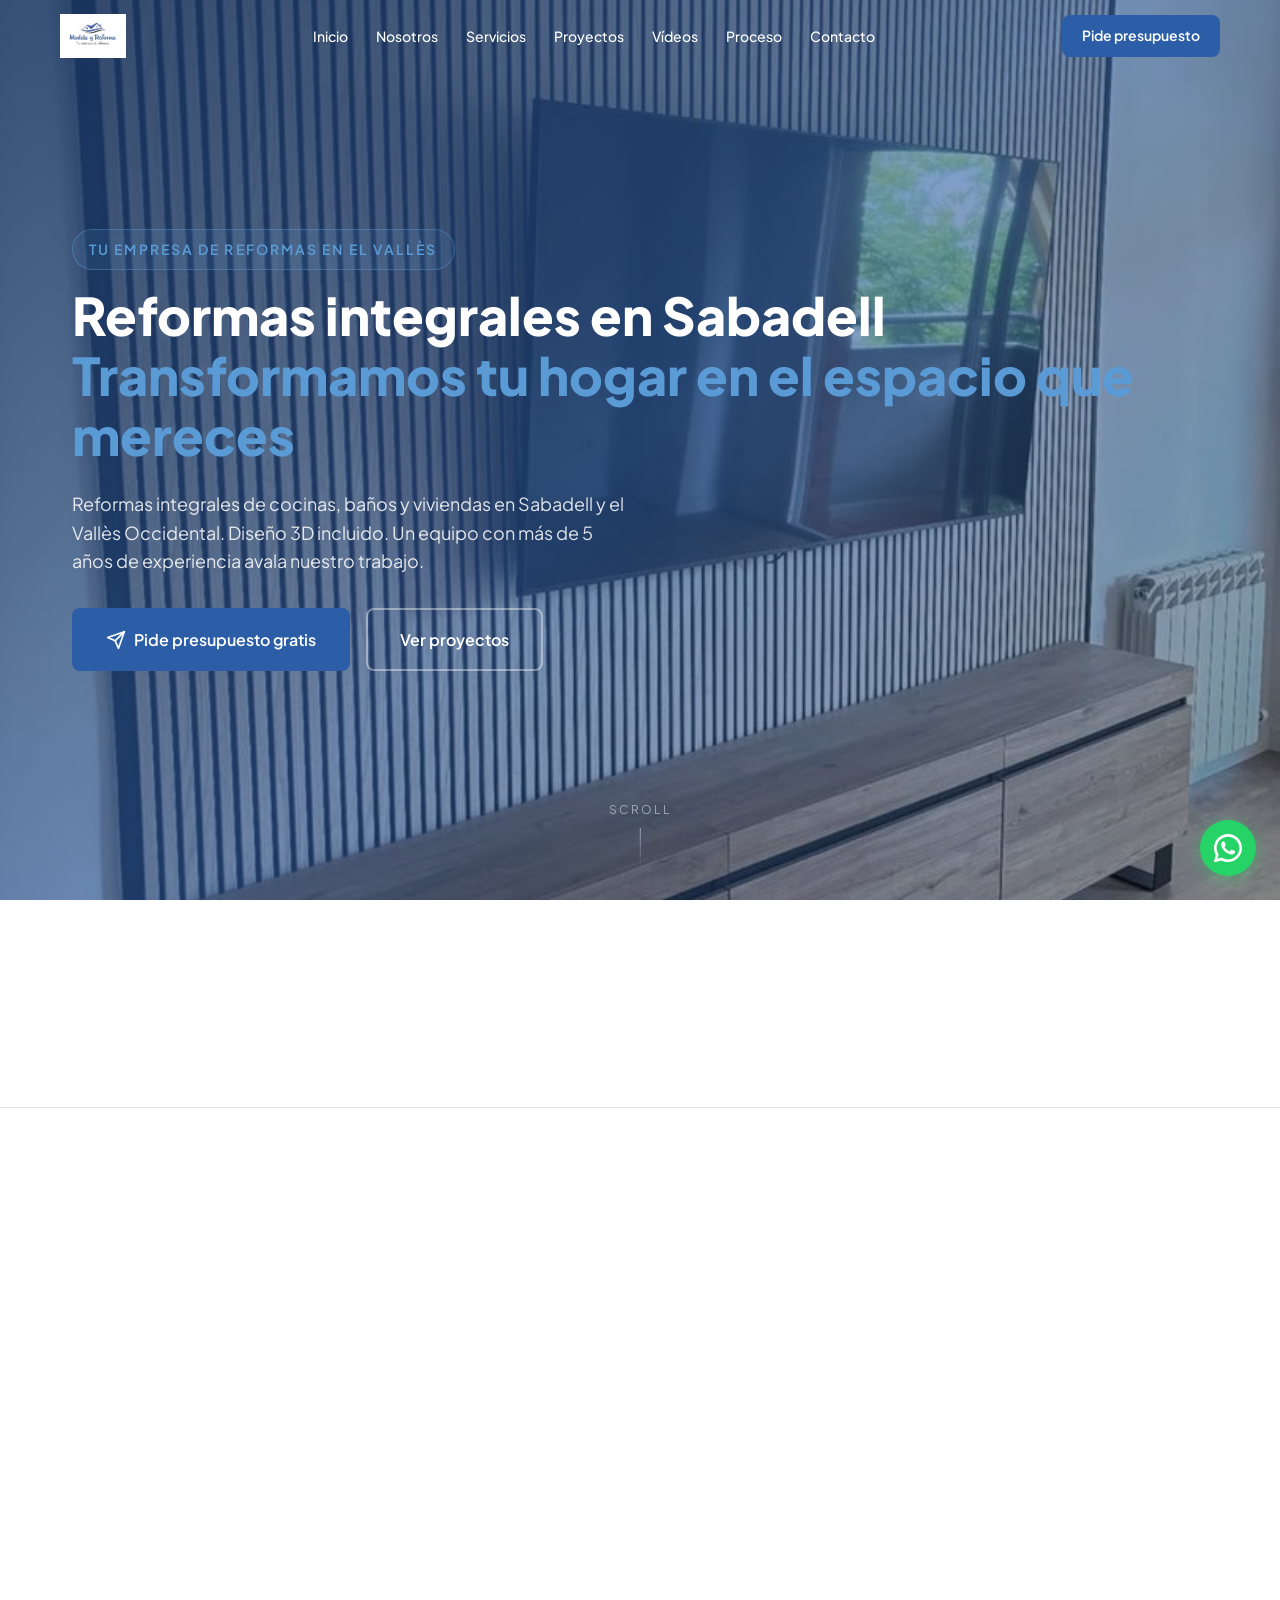
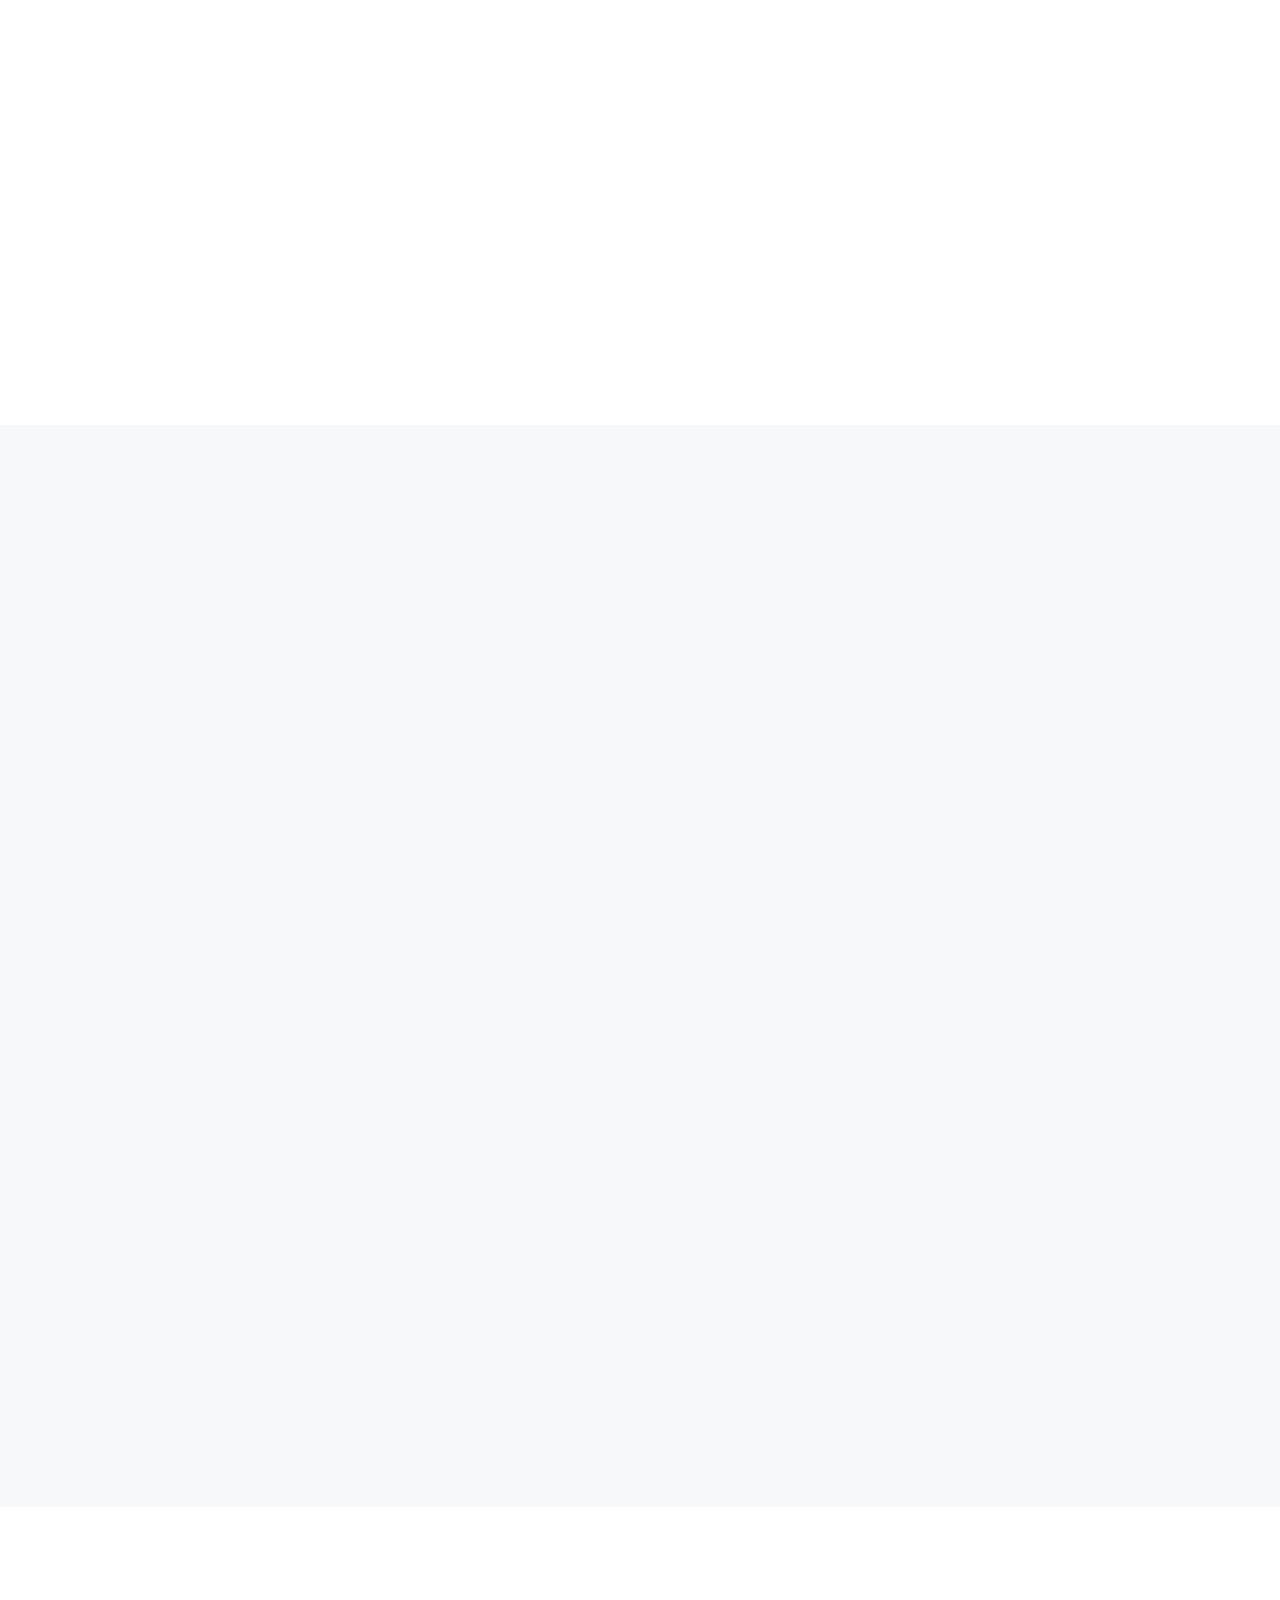
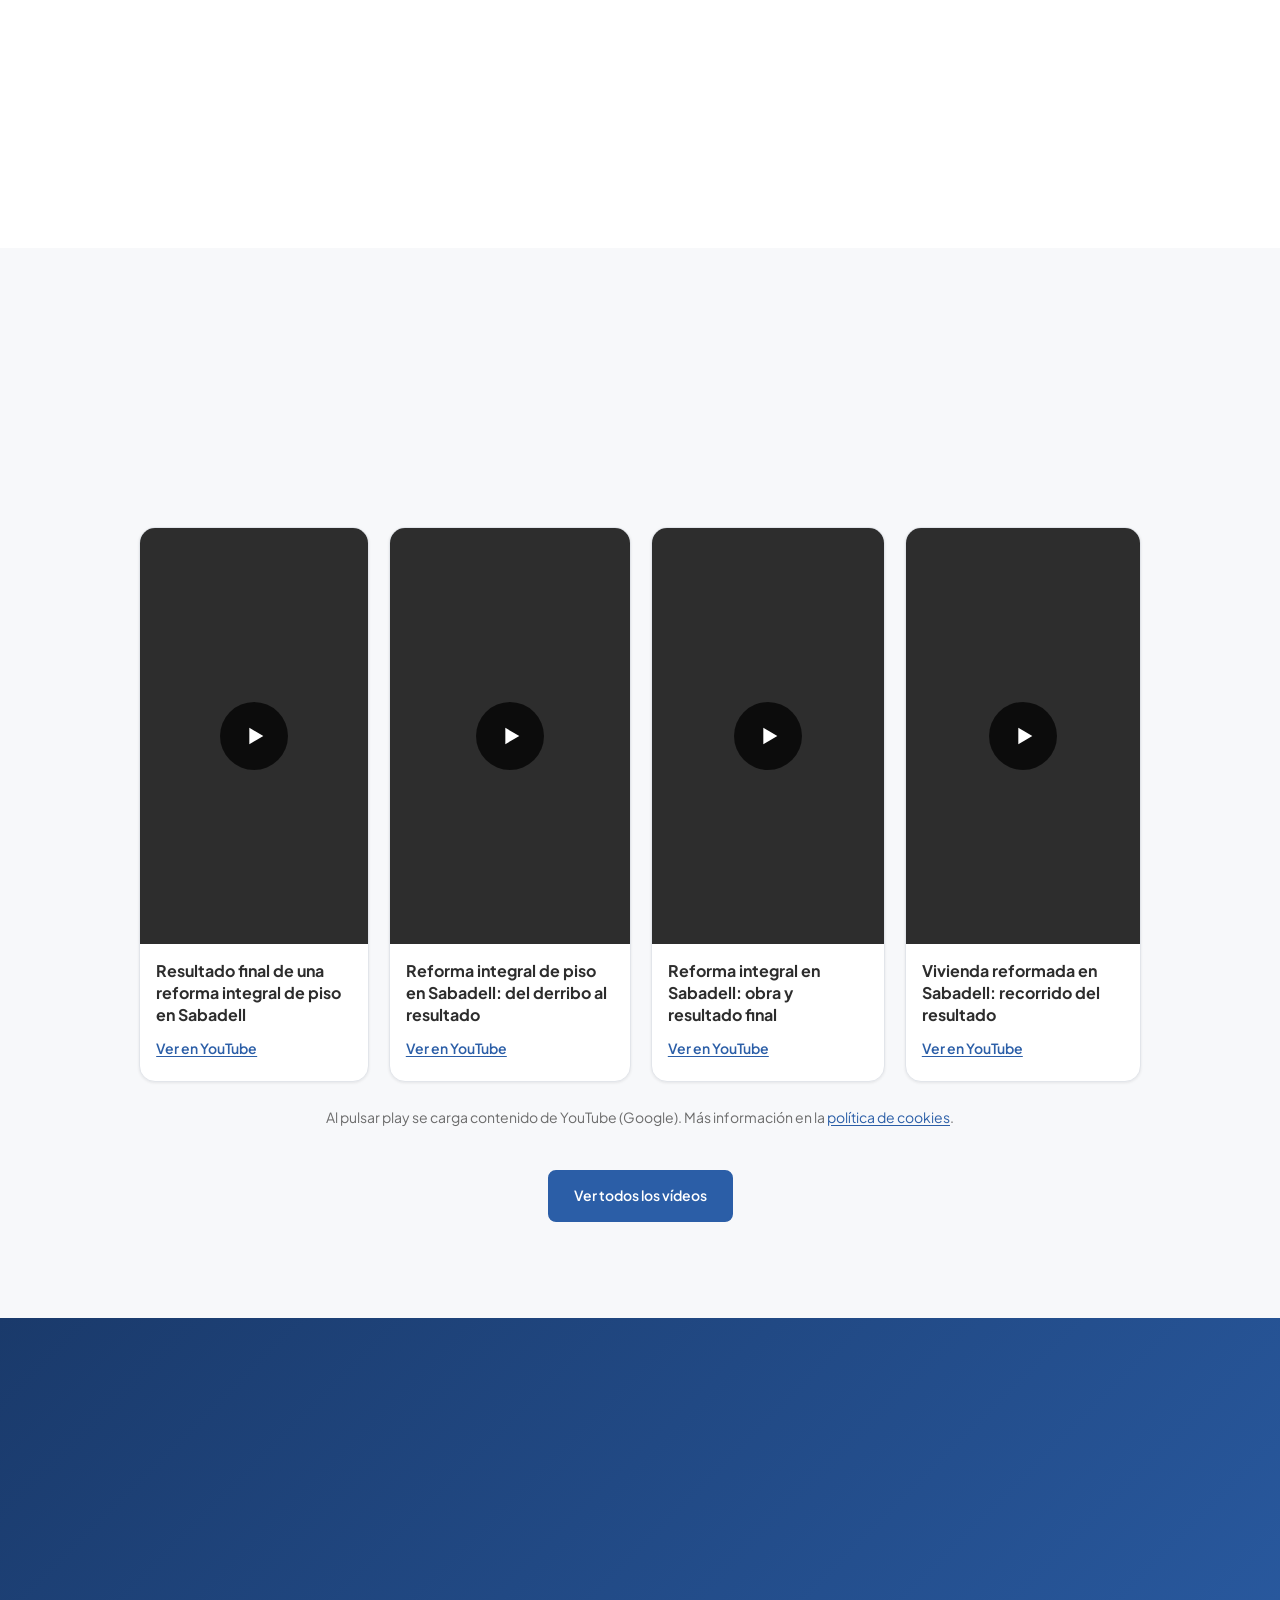
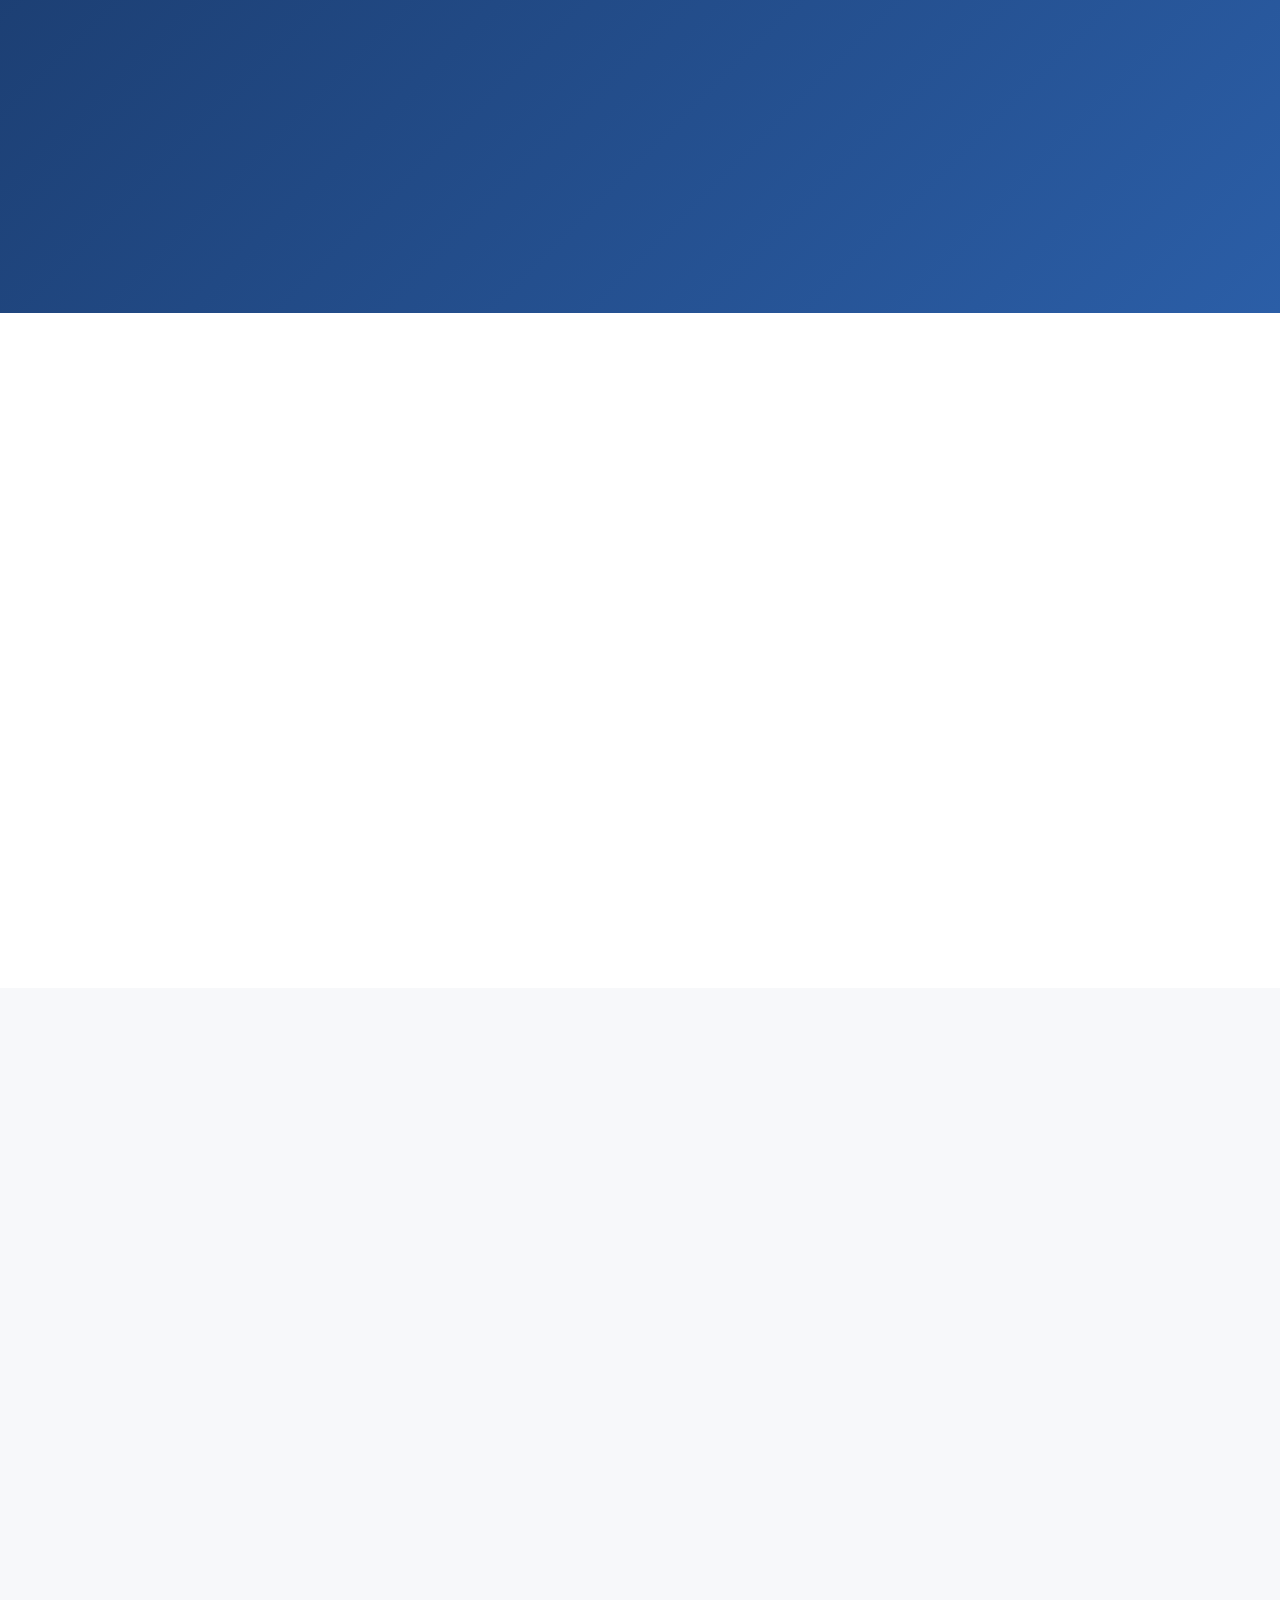
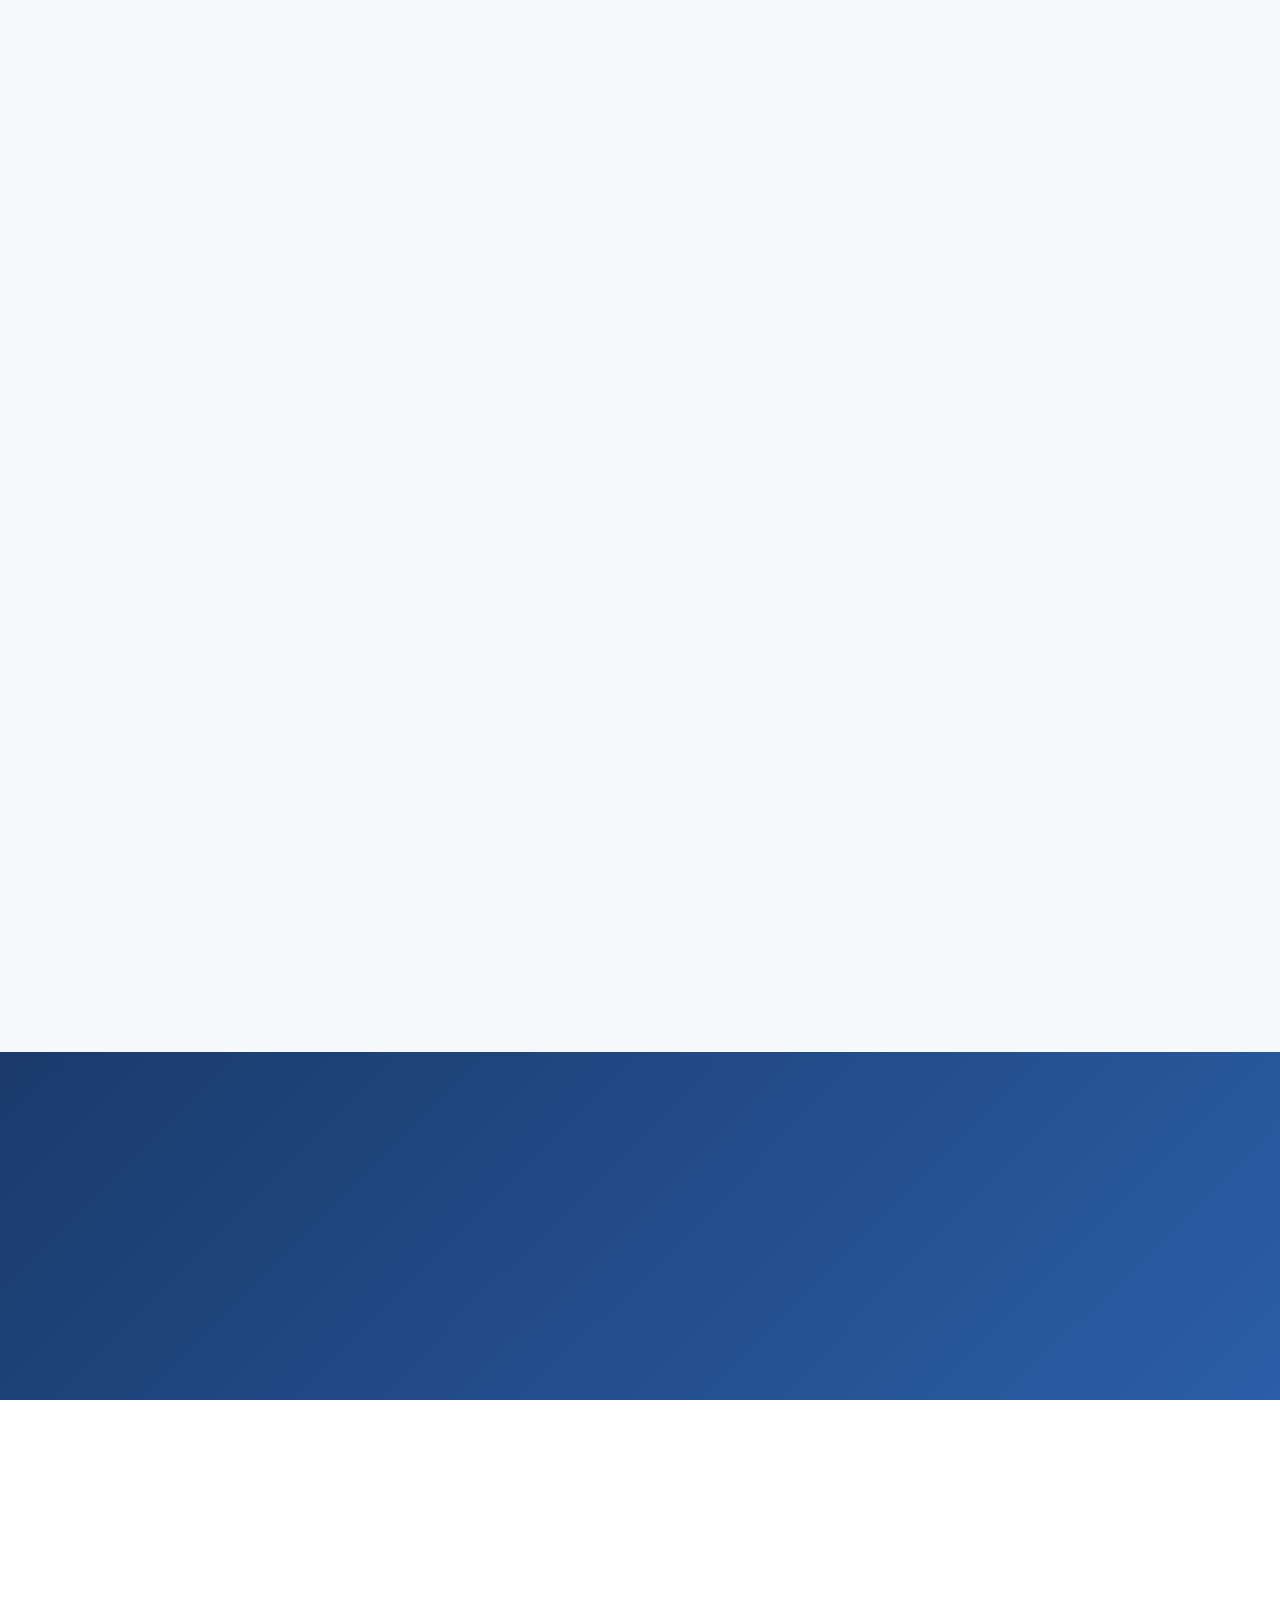
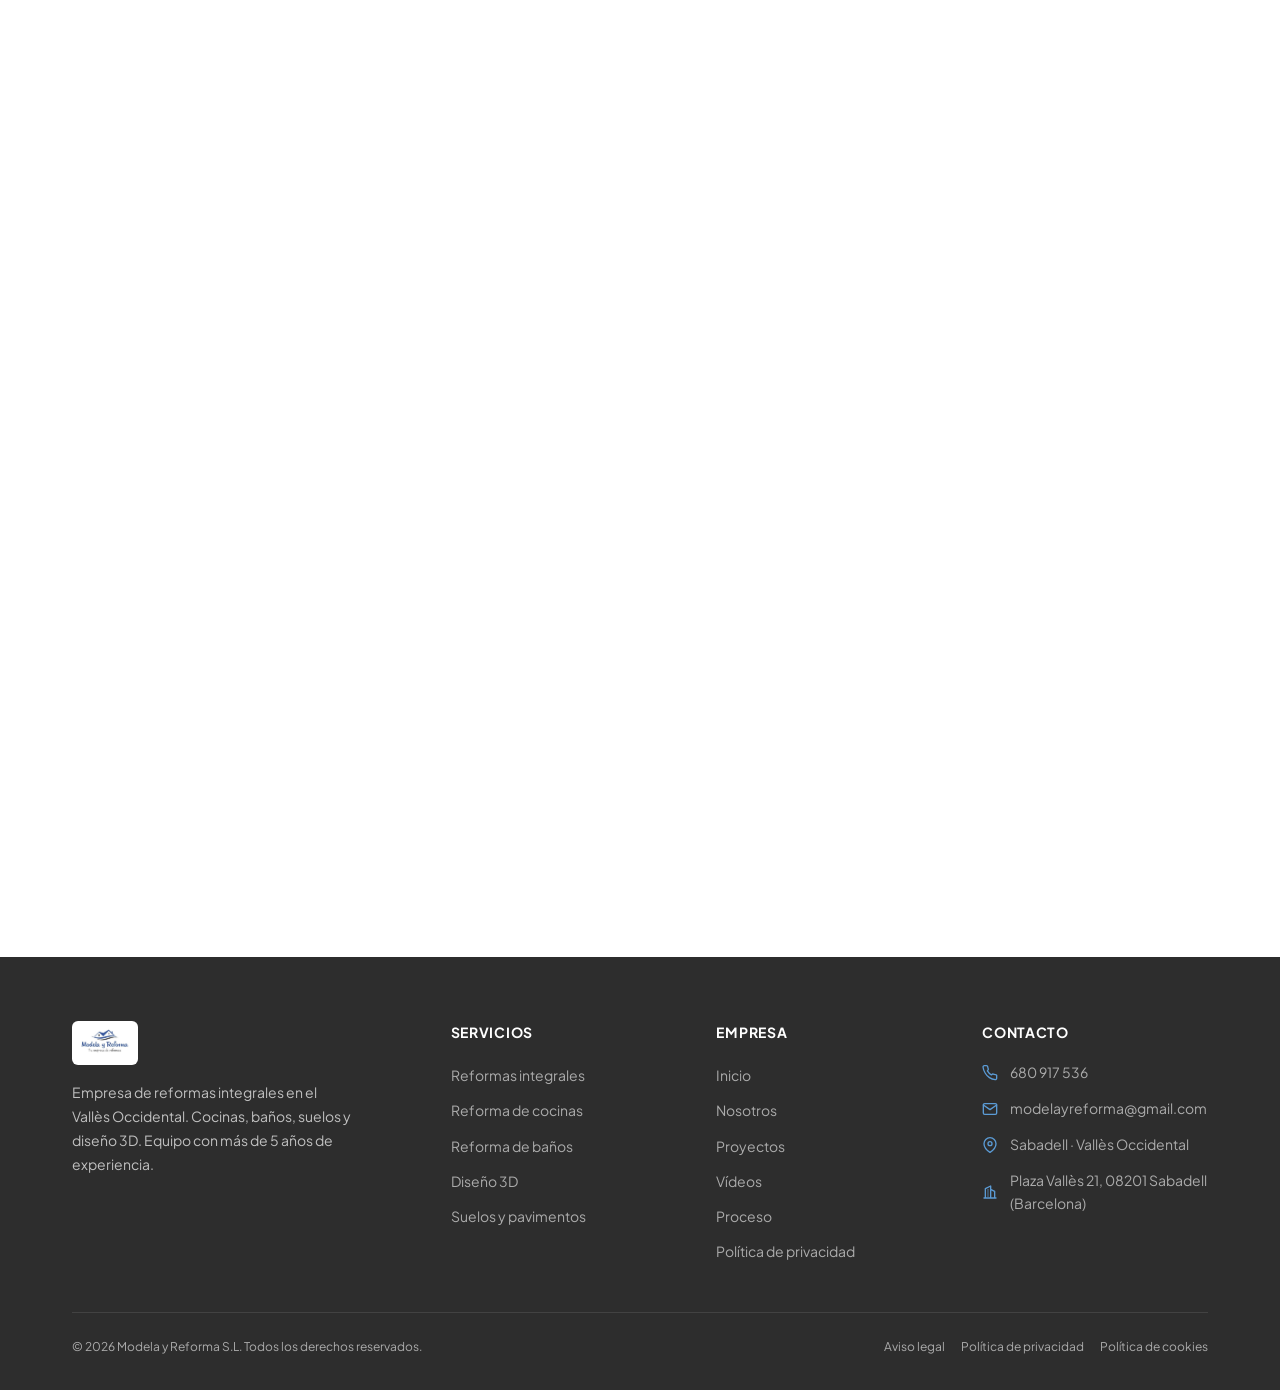
==== index.html @ eeb1ca39 "fix(a11y): each video carousel has its own accessible name The region name duplicated the heading th" ====
<!DOCTYPE html>
<html lang="es">
<head>
  <meta charset="UTF-8">
  <meta name="viewport" content="width=device-width, initial-scale=1.0">

  <!-- SECURITY -->
  <meta http-equiv="X-Content-Type-Options" content="nosniff">
  <meta name="referrer" content="strict-origin-when-cross-origin">
  <meta http-equiv="Content-Security-Policy" content="
    default-src 'self';
    script-src 'self';
    style-src 'self';
    font-src 'self';
    img-src 'self' data:;
    frame-src https://www.google.com/maps/ https://www.youtube-nocookie.com/embed/;
    connect-src 'self' https://formspree.io;
    base-uri 'self';
    form-action https://formspree.io;
  ">

  <!-- SEO META -->
  <title>Reformas en Sabadell | Modela y Reforma · Cocinas y Baños</title>
  <meta name="description" content="Reformas integrales de cocinas y baños en Sabadell y el Vallès Occidental. Diseño 3D y presupuesto sin compromiso. Equipo con más de 5 años de experiencia.">
  <meta name="keywords" content="reformas Sabadell, reformas integrales Vallès Occidental, reforma cocina Sabadell, reforma baño Sabadell, empresa reformas Terrassa, diseño 3D reformas, albañilería Sabadell">
  <meta name="author" content="Modela y Reforma">
  <meta name="robots" content="index, follow">
  <link rel="canonical" href="https://modelayreforma.com/">

  <!-- OPEN GRAPH -->
  <meta property="og:type" content="website">
  <meta property="og:url" content="https://modelayreforma.com/">
  <meta property="og:title" content="Modela y Reforma | Reformas integrales en Sabadell">
  <meta property="og:description" content="Empresa de reformas integrales en Sabadell y el Vallès Occidental. Cocinas, baños, suelos, diseño 3D. Equipo con más de 5 años de experiencia.">
  <meta property="og:image" content="https://modelayreforma.com/images/copenhaguen-277-07.webp">
  <meta property="og:locale" content="es_ES">
  <meta property="og:site_name" content="Modela y Reforma">

  <!-- TWITTER CARD -->
  <meta name="twitter:card" content="summary_large_image">
  <meta name="twitter:title" content="Modela y Reforma | Reformas integrales en Sabadell">
  <meta name="twitter:description" content="Empresa de reformas integrales en Sabadell y el Vallès Occidental. Equipo con más de 5 años de experiencia.">
  <meta name="twitter:image" content="https://modelayreforma.com/images/copenhaguen-277-07.webp">

  <!-- FONT (self-hosted) -->
  <link rel="preload" href="fonts/plus-jakarta-sans-latin.woff2" as="font" type="font/woff2" crossorigin>

  <!-- PRELOAD CRITICAL -->
  <link rel="preload" as="style" href="css/styles.css">
  <link rel="preload" as="image" href="images/IMG_0057.webp" fetchpriority="high">

  <!-- STYLES -->
  <link rel="stylesheet" href="css/styles.css">

  <!-- FAVICON -->
  <link rel="icon" href="favicon.ico" sizes="48x48 32x32 16x16">
  <link rel="icon" type="image/png" href="favicon-32x32.png" sizes="32x32">
  <link rel="apple-touch-icon" href="apple-touch-icon.png">

  <!-- SCHEMA.ORG JSON-LD -->
  <script type="application/ld+json">
  {
    "@context": "https://schema.org",
    "@type": "HomeAndConstructionBusiness",
    "@id": "https://modelayreforma.com/#organization",
    "name": "Modela y Reforma",
    "alternateName": "Modela y Reforma - Tu empresa de reformas",
    "description": "Empresa de reformas integrales especializada en cocinas, baños, suelos, diseño 3D y albañilería en Sabadell y el Vallès Occidental.",
    "url": "https://modelayreforma.com",
    "logo": "https://modelayreforma.com/images/Logo%20modela.webp",
    "image": "https://modelayreforma.com/images/IMG_0057.webp",
    "telephone": "+34680917536",
    "email": "modelayreforma@gmail.com",
    "address": {
      "@type": "PostalAddress",
      "streetAddress": "Plaza Vallès 21",
      "addressLocality": "Sabadell",
      "addressRegion": "Barcelona",
      "postalCode": "08201",
      "addressCountry": "ES"
    },
    "geo": {
      "@type": "GeoCoordinates",
      "latitude": 41.5463,
      "longitude": 2.1086
    },
    "areaServed": [
      "Sabadell", "Terrassa", "Barberà del Vallès", "Cerdanyola del Vallès", "Sant Cugat del Vallès"
    ],
    "openingHoursSpecification": [
      {
        "@type": "OpeningHoursSpecification",
        "dayOfWeek": ["Monday","Tuesday","Wednesday","Thursday","Friday"],
        "opens": "08:00",
        "closes": "20:00"
      }
    ],
    "priceRange": "€€",
    "hasOfferCatalog": {
      "@type": "OfferCatalog",
      "name": "Servicios de Reformas",
      "itemListElement": [
        { "@type": "Offer", "itemOffered": { "@type": "Service", "name": "Reformas integrales" } },
        { "@type": "Offer", "itemOffered": { "@type": "Service", "name": "Reforma de cocinas" } },
        { "@type": "Offer", "itemOffered": { "@type": "Service", "name": "Reforma de baños" } },
        { "@type": "Offer", "itemOffered": { "@type": "Service", "name": "Diseño 3D" } },
        { "@type": "Offer", "itemOffered": { "@type": "Service", "name": "Suelos y pavimentos" } },
        { "@type": "Offer", "itemOffered": { "@type": "Service", "name": "Albañilería y obra" } }
      ]
    }
  }
  </script>

  <!-- SCHEMA.ORG FAQ JSON-LD -->
  <script type="application/ld+json">
  {
    "@context": "https://schema.org",
    "@type": "FAQPage",
    "mainEntity": [
      {
        "@type": "Question",
        "name": "¿Cuánto cuesta reformar una cocina en Sabadell?",
        "acceptedAnswer": {
          "@type": "Answer",
          "text": "El precio depende del tamaño de la cocina, los materiales y los electrodomésticos elegidos. Tras una visita gratuita te entregamos un presupuesto cerrado y sin compromiso."
        }
      },
      {
        "@type": "Question",
        "name": "¿Cuánto tiempo tarda una reforma de baño?",
        "acceptedAnswer": {
          "@type": "Answer",
          "text": "Una reforma de baño completa suele tardar entre 1 y 2 semanas, según el alcance y los acabados. Antes de empezar la obra te facilitamos un calendario con la fecha de entrega prevista."
        }
      },
      {
        "@type": "Question",
        "name": "¿Trabajáis en toda la provincia de Barcelona?",
        "acceptedAnswer": {
          "@type": "Answer",
          "text": "Trabajamos principalmente en Sabadell y el Vallès Occidental: Terrassa, Barberà del Vallès, Cerdanyola del Vallès, Sant Cugat y poblaciones cercanas. Para proyectos en otras zonas de la provincia de Barcelona, consúltanos sin compromiso."
        }
      },
      {
        "@type": "Question",
        "name": "¿Hacéis presupuesto sin compromiso?",
        "acceptedAnswer": {
          "@type": "Answer",
          "text": "Sí. Visitamos tu vivienda, tomamos medidas y te entregamos un presupuesto detallado y sin compromiso, junto con el diseño 3D de tu proyecto. Tú decides con total libertad."
        }
      },
      {
        "@type": "Question",
        "name": "¿Qué garantía tienen las reformas?",
        "acceptedAnswer": {
          "@type": "Answer",
          "text": "Todas nuestras reformas incluyen garantía sobre los trabajos realizados y los materiales instalados. Trabajamos con contrato y presupuesto cerrado, sin partidas ocultas ni sorpresas."
        }
      },
      {
        "@type": "Question",
        "name": "¿Podéis hacer la reforma mientras vivimos en casa?",
        "acceptedAnswer": {
          "@type": "Answer",
          "text": "En muchos casos sí, especialmente en reformas parciales o ejecutadas por fases. Planificamos la obra para minimizar las molestias y, cuando hay más de un baño, procuramos dejar siempre uno operativo."
        }
      },
      {
        "@type": "Question",
        "name": "¿Incluye el diseño 3D en el presupuesto?",
        "acceptedAnswer": {
          "@type": "Answer",
          "text": "Sí, el diseño 3D va incluido en el presupuesto. Así puedes ver el resultado final de tu reforma y hacer todos los cambios que quieras antes de iniciar la obra."
        }
      },
      {
        "@type": "Question",
        "name": "¿Gestionáis los permisos y licencias?",
        "acceptedAnswer": {
          "@type": "Answer",
          "text": "Sí. Te asesoramos y nos encargamos de la tramitación de las comunicaciones y licencias de obra necesarias ante el ayuntamiento cuando el proyecto lo requiere."
        }
      }
    ]
  }
  </script>
  <!-- videos:jsonld:start -->
  <script type="application/ld+json">
    {
      "@context": "https://schema.org",
      "@type": "VideoObject",
      "name": "Resultado final de una reforma integral de piso en Sabadell",
      "description": "Reforma integral de un piso en Sabadell: el estado inicial de la vivienda y el resultado final. Trabajo realizado por el equipo de Modela y Reforma.",
      "thumbnailUrl": "https://modelayreforma.com/images/videos/reforma-integral-piso-resultado-final.webp",
      "uploadDate": "2026-10-25",
      "duration": "PT2M52S",
      "embedUrl": "https://www.youtube-nocookie.com/embed/-b69oOa1Xqw",
      "publisher": {
        "@type": "Organization",
        "name": "Modela y Reforma",
        "url": "https://modelayreforma.com"
      }
    }
  </script>
  <script type="application/ld+json">
    {
      "@context": "https://schema.org",
      "@type": "VideoObject",
      "name": "Reforma integral de piso en Sabadell: del derribo al resultado",
      "description": "Reforma integral de un piso en Sabadell, del derribo al resultado final. El vídeo muestra cómo era la vivienda antes de la obra y cómo quedó. Trabajo realizado por el equipo de Modela y Reforma.",
      "thumbnailUrl": "https://modelayreforma.com/images/videos/reforma-integral-piso-antes-despues.webp",
      "uploadDate": "2026-10-25",
      "duration": "PT1M42S",
      "embedUrl": "https://www.youtube-nocookie.com/embed/mWLYtcfAShw",
      "publisher": {
        "@type": "Organization",
        "name": "Modela y Reforma",
        "url": "https://modelayreforma.com"
      }
    }
  </script>
  <script type="application/ld+json">
    {
      "@context": "https://schema.org",
      "@type": "VideoObject",
      "name": "Reforma integral en Sabadell: obra y resultado final",
      "description": "Reforma integral de una vivienda en Sabadell, desde la obra en marcha hasta el resultado final. Trabajo realizado por el equipo de Modela y Reforma.",
      "thumbnailUrl": "https://modelayreforma.com/images/videos/reforma-integral-piso-obra-resultado.webp",
      "uploadDate": "2026-10-25",
      "duration": "PT1M1S",
      "embedUrl": "https://www.youtube-nocookie.com/embed/78oxbNa0qCo",
      "publisher": {
        "@type": "Organization",
        "name": "Modela y Reforma",
        "url": "https://modelayreforma.com"
      }
    }
  </script>
  <script type="application/ld+json">
    {
      "@context": "https://schema.org",
      "@type": "VideoObject",
      "name": "Vivienda reformada en Sabadell: recorrido del resultado",
      "description": "Recorrido por una vivienda reformada en Sabadell, una vez terminada la obra. Trabajo realizado por el equipo de Modela y Reforma.",
      "thumbnailUrl": "https://modelayreforma.com/images/videos/vivienda-reformada-recorrido.webp",
      "uploadDate": "2026-10-25",
      "duration": "PT1M22S",
      "embedUrl": "https://www.youtube-nocookie.com/embed/SKkP6xIVUWU",
      "publisher": {
        "@type": "Organization",
        "name": "Modela y Reforma",
        "url": "https://modelayreforma.com"
      }
    }
  </script>
  <!-- videos:jsonld:end -->
</head>

<body>

  <!-- ============================================================
       NAVIGATION
       ============================================================ -->
  <nav class="nav" id="main-nav" role="navigation" aria-label="Menú principal">
    <div class="nav__inner">
      <a class="nav__logo" href="index.html" aria-label="Modela y Reforma - Inicio">
        <img src="images/Logo modela.webp" alt="Modela y Reforma - Tu empresa de reformas" width="180" height="50">
      </a>

      <ul class="nav__links" role="list">
        <li><a class="nav__link" href="#inicio">Inicio</a></li>
        <li><a class="nav__link" href="#nosotros">Nosotros</a></li>
        <li><a class="nav__link" href="#servicios">Servicios</a></li>
        <li><a class="nav__link" href="#proyectos">Proyectos</a></li>
        <!-- videos:nav:start -->
        <li><a class="nav__link" href="videos.html">Vídeos</a></li>
        <!-- videos:nav:end -->
        <li><a class="nav__link" href="#proceso">Proceso</a></li>
        <li><a class="nav__link" href="#contacto">Contacto</a></li>
      </ul>

      <a class="nav__cta" href="#contacto">Pide presupuesto</a>

      <button type="button" class="nav__toggle" id="nav-toggle"
        aria-controls="nav-mobile" aria-expanded="false" aria-label="Abrir menú">
        <span></span><span></span><span></span>
      </button>
    </div>
  </nav>

  <!-- MOBILE NAV -->
  <div class="nav__mobile" id="nav-mobile" aria-hidden="true">
    <nav aria-label="Menú móvil">
      <ul class="nav__mobile-links" role="list">
        <li><a class="nav__mobile-link" href="#inicio">Inicio</a></li>
        <li><a class="nav__mobile-link" href="#nosotros">Nosotros</a></li>
        <li><a class="nav__mobile-link" href="#servicios">Servicios</a></li>
        <li><a class="nav__mobile-link" href="#proyectos">Proyectos</a></li>
        <!-- videos:navm:start -->
        <li><a class="nav__mobile-link" href="videos.html">Vídeos</a></li>
        <!-- videos:navm:end -->
        <li><a class="nav__mobile-link" href="#proceso">Proceso</a></li>
        <li><a class="nav__mobile-link" href="#contacto">Contacto</a></li>
      </ul>
      <a class="btn btn--primary btn--block" href="#contacto">Pide presupuesto</a>
    </nav>
  </div>

  <main>

    <!-- ============================================================
         HERO
         ============================================================ -->
    <section class="hero" id="inicio" aria-label="Presentación">
      <div class="hero__bg">
        <img src="images/IMG_0057.webp"
             alt="Salón moderno con panel decorativo de lamas de madera y mueble de TV - Modela y Reforma"
             width="1920" height="1080" fetchpriority="high">
        <div class="hero__overlay"></div>
      </div>
      <div class="container hero__content">
        <span class="hero__label" data-animate="fade-down">Tu empresa de reformas en el Vallès</span>
        <h1 class="hero__title" data-animate="fade-up">
          Reformas integrales en Sabadell<br>
          <span class="hero__title--accent">Transformamos tu hogar en el espacio que mereces</span>
        </h1>
        <p class="hero__desc" data-animate="fade-up" data-animate-delay="100">
          Reformas integrales de cocinas, baños y viviendas en Sabadell y el Vallès Occidental.
          Diseño 3D incluido. Un equipo con más de 5 años de experiencia avala nuestro trabajo.
        </p>
        <div class="hero__actions" data-animate="fade-up" data-animate-delay="200">
          <a class="btn btn--primary btn--lg" href="#contacto">
            <svg xmlns="http://www.w3.org/2000/svg" width="20" height="20" viewBox="0 0 24 24" fill="none" stroke="currentColor" stroke-width="2" stroke-linecap="round" stroke-linejoin="round" aria-hidden="true"><line x1="22" y1="2" x2="11" y2="13"/><polygon points="22 2 15 22 11 13 2 9 22 2"/></svg>
            Pide presupuesto gratis
          </a>
          <a class="btn btn--outline-white btn--lg" href="#proyectos">
            Ver proyectos
          </a>
        </div>
      </div>
      <div class="hero__scroll" aria-hidden="true">
        <span>Scroll</span>
        <div class="hero__scroll-line"></div>
      </div>
    </section>

    <!-- ============================================================
         TRUST STATS
         ============================================================ -->
    <section class="stats" aria-label="Cifras destacadas">
      <div class="container">
        <div class="stats__grid">
          <div class="stats__item" data-animate="fade-up">
            <span class="stats__number" data-count="5">0</span><span class="stats__plus">+</span>
            <span class="stats__label">Años de experiencia del equipo</span>
          </div>
          <div class="stats__item" data-animate="fade-up" data-animate-delay="100">
            <span class="stats__number" data-count="150">0</span><span class="stats__plus">+</span>
            <span class="stats__label">Proyectos completados</span>
          </div>
          <div class="stats__item" data-animate="fade-up" data-animate-delay="200">
            <span class="stats__number" data-count="98">0</span><span class="stats__plus">%</span>
            <span class="stats__label">Clientes satisfechos</span>
          </div>
          <div class="stats__item" data-animate="fade-up" data-animate-delay="300">
            <span class="stats__number" data-count="6">0</span>
            <span class="stats__label">Servicios profesionales</span>
          </div>
        </div>
      </div>
    </section>

    <!-- ============================================================
         ABOUT / NOSOTROS
         ============================================================ -->
    <section class="section section--white" id="nosotros" aria-labelledby="nosotros-title">
      <div class="container">
        <div class="about__grid">
          <div class="about__image" data-animate="fade-right">
            <img src="images/IMG_0065.webp"
                 alt="Cocina moderna con muebles blancos, encimera de mármol y grifo negro - Modela y Reforma"
                 width="600" height="400" loading="lazy">
            <div class="about__image-badge">
              <span class="about__badge-number">5+</span>
              <span class="about__badge-text">años de experiencia del equipo</span>
            </div>
          </div>
          <div class="about__content" data-animate="fade-left">
            <span class="section__label">Sobre nosotros</span>
            <h2 class="section__title" id="nosotros-title">
              Reformas con diseño,<br>calidad y compromiso
            </h2>
            <p class="about__text">
              En <strong>Modela y Reforma</strong> contamos con un equipo con más de 5 años de experiencia transformando hogares
              en el Vallès Occidental. Somos especialistas en reformas integrales de cocinas, baños
              y viviendas completas, siempre con un enfoque en el diseño moderno y los acabados de
              primera calidad.
            </p>
            <p class="about__text">
              Nuestro equipo de profesionales te acompaña en todo el proceso: desde el diseño 3D
              de tu proyecto hasta la entrega final, asegurando que cada detalle quede perfecto.
            </p>
            <ul class="about__features">
              <li class="about__feature">
                <svg xmlns="http://www.w3.org/2000/svg" width="20" height="20" viewBox="0 0 24 24" fill="none" stroke="currentColor" stroke-width="2.5" stroke-linecap="round" stroke-linejoin="round" aria-hidden="true"><polyline points="20 6 9 17 4 12"/></svg>
                Presupuesto sin compromiso
              </li>
              <li class="about__feature">
                <svg xmlns="http://www.w3.org/2000/svg" width="20" height="20" viewBox="0 0 24 24" fill="none" stroke="currentColor" stroke-width="2.5" stroke-linecap="round" stroke-linejoin="round" aria-hidden="true"><polyline points="20 6 9 17 4 12"/></svg>
                Diseño 3D incluido
              </li>
              <li class="about__feature">
                <svg xmlns="http://www.w3.org/2000/svg" width="20" height="20" viewBox="0 0 24 24" fill="none" stroke="currentColor" stroke-width="2.5" stroke-linecap="round" stroke-linejoin="round" aria-hidden="true"><polyline points="20 6 9 17 4 12"/></svg>
                Materiales de primera calidad
              </li>
              <li class="about__feature">
                <svg xmlns="http://www.w3.org/2000/svg" width="20" height="20" viewBox="0 0 24 24" fill="none" stroke="currentColor" stroke-width="2.5" stroke-linecap="round" stroke-linejoin="round" aria-hidden="true"><polyline points="20 6 9 17 4 12"/></svg>
                Cumplimiento de plazos
              </li>
            </ul>
            <a class="btn btn--primary" href="#contacto">Conócenos mejor</a>
          </div>
        </div>
      </div>
    </section>

    <!-- ============================================================
         SERVICES / SERVICIOS
         ============================================================ -->
    <section class="section section--light" id="servicios" aria-labelledby="servicios-title">
      <div class="container">
        <div class="section__header" data-animate="fade-up">
          <span class="section__label">Nuestros servicios</span>
          <h2 class="section__title" id="servicios-title">Todo lo que necesitas para tu reforma</h2>
          <p class="section__subtitle">
            Ofrecemos un servicio integral para que no tengas que preocuparte de nada.
            Desde el diseño hasta la ejecución, todo en una sola empresa.
          </p>
        </div>

        <div class="services__grid">

          <!-- Service 1: Reformas integrales -->
          <article class="service-card" data-animate="fade-up">
            <div class="service-card__icon">
              <svg xmlns="http://www.w3.org/2000/svg" width="32" height="32" viewBox="0 0 24 24" fill="none" stroke="currentColor" stroke-width="1.5" stroke-linecap="round" stroke-linejoin="round" aria-hidden="true"><path d="M3 9l9-7 9 7v11a2 2 0 0 1-2 2H5a2 2 0 0 1-2-2z"/><polyline points="9 22 9 12 15 12 15 22"/></svg>
            </div>
            <h3 class="service-card__title">Reformas integrales</h3>
            <p class="service-card__desc">
              Transformación completa de tu vivienda: derribos, tabiquería, instalaciones,
              acabados y decoración. Nos encargamos de todo el proceso.
            </p>
            <a class="service-card__link" href="#contacto" aria-label="Solicitar presupuesto para reformas integrales">
              Solicitar presupuesto
              <svg xmlns="http://www.w3.org/2000/svg" width="16" height="16" viewBox="0 0 24 24" fill="none" stroke="currentColor" stroke-width="2" stroke-linecap="round" stroke-linejoin="round" aria-hidden="true"><line x1="5" y1="12" x2="19" y2="12"/><polyline points="12 5 19 12 12 19"/></svg>
            </a>
          </article>

          <!-- Service 2: Cocinas -->
          <article class="service-card" data-animate="fade-up" data-animate-delay="100">
            <div class="service-card__icon">
              <svg xmlns="http://www.w3.org/2000/svg" width="32" height="32" viewBox="0 0 24 24" fill="none" stroke="currentColor" stroke-width="1.5" stroke-linecap="round" stroke-linejoin="round" aria-hidden="true"><rect x="2" y="7" width="20" height="15" rx="2" ry="2"/><polyline points="17 2 12 7 7 2"/><line x1="2" y1="12" x2="22" y2="12"/></svg>
            </div>
            <h3 class="service-card__title">Reforma de cocinas</h3>
            <p class="service-card__desc">
              Cocinas modernas y funcionales. Diseñamos y ejecutamos tu cocina ideal
              con los mejores materiales y electrodomésticos integrados.
            </p>
            <a class="service-card__link" href="#contacto" aria-label="Solicitar presupuesto para reforma de cocinas">
              Solicitar presupuesto
              <svg xmlns="http://www.w3.org/2000/svg" width="16" height="16" viewBox="0 0 24 24" fill="none" stroke="currentColor" stroke-width="2" stroke-linecap="round" stroke-linejoin="round" aria-hidden="true"><line x1="5" y1="12" x2="19" y2="12"/><polyline points="12 5 19 12 12 19"/></svg>
            </a>
          </article>

          <!-- Service 3: Baños -->
          <article class="service-card" data-animate="fade-up" data-animate-delay="200">
            <div class="service-card__icon">
              <svg xmlns="http://www.w3.org/2000/svg" width="32" height="32" viewBox="0 0 24 24" fill="none" stroke="currentColor" stroke-width="1.5" stroke-linecap="round" stroke-linejoin="round" aria-hidden="true"><path d="M4 12h16a1 1 0 0 1 1 1v3a4 4 0 0 1-4 4H7a4 4 0 0 1-4-4v-3a1 1 0 0 1 1-1z"/><path d="M6 12V5a2 2 0 0 1 2-2h3v2.25a.75.75 0 0 0 1.5 0V3H15a2 2 0 0 1 2 2"/><line x1="6" y1="20" x2="6" y2="22"/><line x1="18" y1="20" x2="18" y2="22"/></svg>
            </div>
            <h3 class="service-card__title">Reforma de baños</h3>
            <p class="service-card__desc">
              Baños modernos con iluminación LED, platos de ducha a ras de suelo,
              muebles suspendidos y acabados premium.
            </p>
            <a class="service-card__link" href="#contacto" aria-label="Solicitar presupuesto para reforma de baños">
              Solicitar presupuesto
              <svg xmlns="http://www.w3.org/2000/svg" width="16" height="16" viewBox="0 0 24 24" fill="none" stroke="currentColor" stroke-width="2" stroke-linecap="round" stroke-linejoin="round" aria-hidden="true"><line x1="5" y1="12" x2="19" y2="12"/><polyline points="12 5 19 12 12 19"/></svg>
            </a>
          </article>

          <!-- Service 4: Diseño 3D -->
          <article class="service-card" data-animate="fade-up">
            <div class="service-card__icon">
              <svg xmlns="http://www.w3.org/2000/svg" width="32" height="32" viewBox="0 0 24 24" fill="none" stroke="currentColor" stroke-width="1.5" stroke-linecap="round" stroke-linejoin="round" aria-hidden="true"><polygon points="12 2 2 7 12 12 22 7 12 2"/><polyline points="2 17 12 22 22 17"/><polyline points="2 12 12 17 22 12"/></svg>
            </div>
            <h3 class="service-card__title">Diseño 3D</h3>
            <p class="service-card__desc">
              Visualiza tu reforma antes de empezar. Creamos renders 3D realistas
              para que veas exactamente cómo quedará tu espacio.
            </p>
            <a class="service-card__link" href="#contacto" aria-label="Solicitar presupuesto para diseño 3D">
              Solicitar presupuesto
              <svg xmlns="http://www.w3.org/2000/svg" width="16" height="16" viewBox="0 0 24 24" fill="none" stroke="currentColor" stroke-width="2" stroke-linecap="round" stroke-linejoin="round" aria-hidden="true"><line x1="5" y1="12" x2="19" y2="12"/><polyline points="12 5 19 12 12 19"/></svg>
            </a>
          </article>

          <!-- Service 5: Suelos -->
          <article class="service-card" data-animate="fade-up" data-animate-delay="100">
            <div class="service-card__icon">
              <svg xmlns="http://www.w3.org/2000/svg" width="32" height="32" viewBox="0 0 24 24" fill="none" stroke="currentColor" stroke-width="1.5" stroke-linecap="round" stroke-linejoin="round" aria-hidden="true"><rect x="3" y="3" width="18" height="18" rx="2"/><line x1="3" y1="9" x2="21" y2="9"/><line x1="3" y1="15" x2="21" y2="15"/><line x1="9" y1="3" x2="9" y2="9"/><line x1="15" y1="9" x2="15" y2="15"/><line x1="9" y1="15" x2="9" y2="21"/></svg>
            </div>
            <h3 class="service-card__title">Suelos y pavimentos</h3>
            <p class="service-card__desc">
              Instalación de todo tipo de pavimentos: porcelánico, tarima flotante,
              vinílico, microcemento y más. Acabados impecables.
            </p>
            <a class="service-card__link" href="#contacto" aria-label="Solicitar presupuesto para suelos y pavimentos">
              Solicitar presupuesto
              <svg xmlns="http://www.w3.org/2000/svg" width="16" height="16" viewBox="0 0 24 24" fill="none" stroke="currentColor" stroke-width="2" stroke-linecap="round" stroke-linejoin="round" aria-hidden="true"><line x1="5" y1="12" x2="19" y2="12"/><polyline points="12 5 19 12 12 19"/></svg>
            </a>
          </article>

          <!-- Service 6: Albañilería -->
          <article class="service-card" data-animate="fade-up" data-animate-delay="200">
            <div class="service-card__icon">
              <svg xmlns="http://www.w3.org/2000/svg" width="32" height="32" viewBox="0 0 24 24" fill="none" stroke="currentColor" stroke-width="1.5" stroke-linecap="round" stroke-linejoin="round" aria-hidden="true"><path d="M14.7 6.3a1 1 0 0 0 0 1.4l1.6 1.6a1 1 0 0 0 1.4 0l3.77-3.77a6 6 0 0 1-7.94 7.94l-6.91 6.91a2.12 2.12 0 0 1-3-3l6.91-6.91a6 6 0 0 1 7.94-7.94l-3.76 3.76z"/></svg>
            </div>
            <h3 class="service-card__title">Albañilería y obra</h3>
            <p class="service-card__desc">
              Trabajos de albañilería, fontanería, electricidad e instalaciones.
              Todo el equipo profesional que tu reforma necesita.
            </p>
            <a class="service-card__link" href="#contacto" aria-label="Solicitar presupuesto para albañilería">
              Solicitar presupuesto
              <svg xmlns="http://www.w3.org/2000/svg" width="16" height="16" viewBox="0 0 24 24" fill="none" stroke="currentColor" stroke-width="2" stroke-linecap="round" stroke-linejoin="round" aria-hidden="true"><line x1="5" y1="12" x2="19" y2="12"/><polyline points="12 5 19 12 12 19"/></svg>
            </a>
          </article>

        </div>
      </div>
    </section>

    <!-- ============================================================
         PROJECTS / GALLERY
         ============================================================ -->
    <section class="section section--white" id="proyectos" aria-labelledby="proyectos-title">
      <div class="container">
        <div class="section__header" data-animate="fade-up">
          <span class="section__label">Nuestros proyectos</span>
          <h2 class="section__title" id="proyectos-title">Reformas que hablan por sí solas</h2>
          <p class="section__subtitle">
            Cada proyecto es único. Descubre cómo hemos transformado hogares en toda la comarca.
          </p>
        </div>

        <!-- Gallery filters -->
        <div class="gallery__filters" data-animate="fade-up" role="tablist" aria-label="Filtrar proyectos">
          <button type="button" class="gallery__filter is-active" data-filter="all" role="tab" aria-selected="true">Todos</button>
          <button type="button" class="gallery__filter" data-filter="cocinas" role="tab" aria-selected="false">Cocinas</button>
          <button type="button" class="gallery__filter" data-filter="banos" role="tab" aria-selected="false">Baños</button>
          <button type="button" class="gallery__filter" data-filter="integrales" role="tab" aria-selected="false">Integrales</button>
          <button type="button" class="gallery__filter" data-filter="diseno" role="tab" aria-selected="false">Diseño 3D</button>
        </div>

        <!-- Gallery grid -->
        <div class="gallery__grid" id="gallery-grid">

          <!-- COCINAS -->
          <div class="gallery__item" data-category="cocinas" data-animate="fade-up">
            <img src="images/IMG_0065.webp"
                 alt="Cocina moderna con muebles blancos, encimera de mármol y grifo negro mate"
                 width="600" height="400" loading="lazy">
            <div class="gallery__overlay">
              <span class="gallery__project">Reforma de cocina</span>
              <span class="gallery__category">Cocina</span>
            </div>
          </div>

          <div class="gallery__item" data-category="cocinas" data-animate="fade-up" data-animate-delay="100">
            <img src="images/IMG_0066.webp"
                 alt="Cocina con muebles superiores de madera y encimera de mármol blanco"
                 width="600" height="400" loading="lazy">
            <div class="gallery__overlay">
              <span class="gallery__project">Reforma de cocina</span>
              <span class="gallery__category">Cocina</span>
            </div>
          </div>

          <div class="gallery__item" data-category="cocinas" data-animate="fade-up" data-animate-delay="200">
            <img src="images/IMG_0067.webp"
                 alt="Cocina con muebles de madera, horno y microondas integrados Teka"
                 width="600" height="400" loading="lazy">
            <div class="gallery__overlay">
              <span class="gallery__project">Reforma de cocina</span>
              <span class="gallery__category">Cocina</span>
            </div>
          </div>

          <div class="gallery__item" data-category="cocinas" data-animate="fade-up">
            <img src="images/IMG_0068.webp"
                 alt="Cocina con muebles superiores de madera y doble fregadero negro integrado"
                 width="600" height="400" loading="lazy">
            <div class="gallery__overlay">
              <span class="gallery__project">Reforma de cocina</span>
              <span class="gallery__category">Cocina</span>
            </div>
          </div>

          <div class="gallery__item" data-category="cocinas" data-animate="fade-up" data-animate-delay="100">
            <img src="images/IMG_0070.webp"
                 alt="Cocina con encimera de piedra natural, muebles superiores de madera y fregadero integrado"
                 width="600" height="400" loading="lazy">
            <div class="gallery__overlay">
              <span class="gallery__project">Reforma de cocina</span>
              <span class="gallery__category">Cocina</span>
            </div>
          </div>

          <div class="gallery__item" data-category="cocinas" data-animate="fade-up" data-animate-delay="200">
            <img src="images/IMG_0071.webp"
                 alt="Detalle de cocina con placa de inducción y encimera de piedra natural"
                 width="600" height="400" loading="lazy">
            <div class="gallery__overlay">
              <span class="gallery__project">Reforma de cocina</span>
              <span class="gallery__category">Cocina</span>
            </div>
          </div>

          <!-- BAÑOS -->
          <div class="gallery__item" data-category="banos" data-animate="fade-up">
            <img src="images/IMG_0055.webp"
                 alt="Baño con paredes de mármol, ducha a ras de suelo con iluminación LED y suelo de madera"
                 width="600" height="400" loading="lazy">
            <div class="gallery__overlay">
              <span class="gallery__project">Reforma de baño</span>
              <span class="gallery__category">Baño</span>
            </div>
          </div>

          <div class="gallery__item" data-category="banos" data-animate="fade-up" data-animate-delay="100">
            <img src="images/IMG_0058.webp"
                 alt="Baño moderno con espejo redondo LED retroiluminado y mueble suspendido de madera"
                 width="600" height="400" loading="lazy">
            <div class="gallery__overlay">
              <span class="gallery__project">Reforma de baño</span>
              <span class="gallery__category">Baño</span>
            </div>
          </div>

          <div class="gallery__item" data-category="banos" data-animate="fade-up" data-animate-delay="200">
            <img src="images/IMG_0063.webp"
                 alt="Baño con mampara negra, espejo LED redondo, mueble de madera y lavabo sobre encimera"
                 width="600" height="400" loading="lazy">
            <div class="gallery__overlay">
              <span class="gallery__project">Reforma de baño</span>
              <span class="gallery__category">Baño</span>
            </div>
          </div>

          <div class="gallery__item" data-category="banos" data-animate="fade-up">
            <img src="images/IMG_0059.webp"
                 alt="Baño completo con espejo LED, mueble suspendido, ducha con columna y WC"
                 width="600" height="400" loading="lazy">
            <div class="gallery__overlay">
              <span class="gallery__project">Reforma de baño</span>
              <span class="gallery__category">Baño</span>
            </div>
          </div>

          <div class="gallery__item" data-category="banos" data-animate="fade-up" data-animate-delay="100">
            <img src="images/IMG_0061.webp"
                 alt="Baño con revestimiento de mármol blanco, ducha a ras de suelo y hornacina iluminada"
                 width="600" height="400" loading="lazy">
            <div class="gallery__overlay">
              <span class="gallery__project">Reforma de baño</span>
              <span class="gallery__category">Baño</span>
            </div>
          </div>

          <div class="gallery__item" data-category="banos" data-animate="fade-up" data-animate-delay="200">
            <img src="images/WhatsApp Image 2026-04-11 at 21.45.01.webp"
                 alt="Ducha con revestimiento de mármol veteado y espejo LED ovalado retroiluminado"
                 width="600" height="400" loading="lazy">
            <div class="gallery__overlay">
              <span class="gallery__project">Reforma de baño</span>
              <span class="gallery__category">Baño</span>
            </div>
          </div>

          <div class="gallery__item" data-category="banos" data-animate="fade-up">
            <img src="images/WhatsApp Image 2026-04-11 at 21.45.17.webp"
                 alt="Baño con grifería negra mate, lavabo sobre encimera de madera y espejo circular"
                 width="600" height="400" loading="lazy">
            <div class="gallery__overlay">
              <span class="gallery__project">Reforma de baño</span>
              <span class="gallery__category">Baño</span>
            </div>
          </div>

          <div class="gallery__item" data-category="banos" data-animate="fade-up" data-animate-delay="100">
            <img src="images/IMG_0062.webp"
                 alt="Baño con ducha de obra, columna de ducha cromada y toallero radiador"
                 width="600" height="400" loading="lazy">
            <div class="gallery__overlay">
              <span class="gallery__project">Reforma de baño</span>
              <span class="gallery__category">Baño</span>
            </div>
          </div>

          <div class="gallery__item" data-category="banos" data-animate="fade-up" data-animate-delay="200">
            <img src="images/IMG_0064.webp"
                 alt="Baño con suelo de madera, mueble suspendido y azulejo texturizado"
                 width="600" height="400" loading="lazy">
            <div class="gallery__overlay">
              <span class="gallery__project">Reforma de baño</span>
              <span class="gallery__category">Baño</span>
            </div>
          </div>

          <!-- INTEGRALES -->
          <div class="gallery__item" data-category="integrales" data-animate="fade-up">
            <img src="images/IMG_0057.webp"
                 alt="Salón con panel decorativo de lamas de madera y mueble de TV a medida"
                 width="600" height="400" loading="lazy">
            <div class="gallery__overlay">
              <span class="gallery__project">Reforma integral</span>
              <span class="gallery__category">Salón</span>
            </div>
          </div>

          <div class="gallery__item" data-category="integrales" data-animate="fade-up" data-animate-delay="100">
            <img src="images/IMG_0060.webp"
                 alt="Pasillo reformado con puertas lacadas blancas y suelo de madera natural"
                 width="600" height="400" loading="lazy">
            <div class="gallery__overlay">
              <span class="gallery__project">Reforma integral</span>
              <span class="gallery__category">Pasillo</span>
            </div>
          </div>

          <div class="gallery__item" data-category="integrales" data-animate="fade-up" data-animate-delay="200">
            <img src="images/IMG_0056.webp"
                 alt="Zona de paso con barra de madera, armario empotrado y suelo de madera"
                 width="600" height="400" loading="lazy">
            <div class="gallery__overlay">
              <span class="gallery__project">Reforma integral</span>
              <span class="gallery__category">Espacio</span>
            </div>
          </div>

          <div class="gallery__item" data-category="integrales" data-animate="fade-up">
            <img src="images/NOSTRALLAR/53.webp"
                 alt="Salón reformado con suelo de madera, terraza y mueble de TV"
                 width="600" height="400" loading="lazy">
            <div class="gallery__overlay">
              <span class="gallery__project">Reforma integral</span>
              <span class="gallery__category">Salón</span>
            </div>
          </div>

          <!-- DISEÑO 3D -->
          <div class="gallery__item" data-category="diseno" data-animate="fade-up">
            <img src="images/IMG_0086.webp"
                 alt="Diseño 3D de cocina en L con electrodomésticos integrados"
                 width="600" height="400" loading="lazy">
            <div class="gallery__overlay">
              <span class="gallery__project">Diseño 3D</span>
              <span class="gallery__category">Cocina</span>
            </div>
          </div>

          <div class="gallery__item" data-category="diseno" data-animate="fade-up" data-animate-delay="100">
            <img src="images/IMG_0096.webp"
                 alt="Diseño 3D de cocina con vista frontal y electrodomésticos"
                 width="600" height="400" loading="lazy">
            <div class="gallery__overlay">
              <span class="gallery__project">Diseño 3D</span>
              <span class="gallery__category">Cocina</span>
            </div>
          </div>

          <div class="gallery__item" data-category="diseno" data-animate="fade-up" data-animate-delay="200">
            <img src="images/IMG_0097.webp"
                 alt="Diseño 3D de cocina en perspectiva con distribución en L"
                 width="600" height="400" loading="lazy">
            <div class="gallery__overlay">
              <span class="gallery__project">Diseño 3D</span>
              <span class="gallery__category">Cocina</span>
            </div>
          </div>

          <div class="gallery__item" data-category="diseno" data-animate="fade-up">
            <img src="images/PHOTO-2025-02-10-16-36-07.webp"
                 alt="Diseño 3D de cocina con electrodomésticos integrados - vista frontal"
                 width="600" height="400" loading="lazy">
            <div class="gallery__overlay">
              <span class="gallery__project">Diseño 3D</span>
              <span class="gallery__category">Cocina</span>
            </div>
          </div>

          <!-- ============================================================
               NUEVOS PROYECTOS (añadidos vía SKILL-gallery-update.md)
               ============================================================ -->

          <!-- Proyecto Copenhague (repartido en las categorías existentes: cocinas, baños e integrales) -->
          <div class="gallery__item" data-category="banos" data-animate="fade-up">
            <img src="images/copenhaguen-277-01.webp"
                 alt="Reforma de baño en Sabadell con ducha de mampara corredera negra, espejo redondo y mueble de madera con lavabo negro"
                 width="600" height="400" loading="lazy">
            <div class="gallery__overlay">
              <span class="gallery__project">Reforma de baño</span>
              <span class="gallery__category">Baño</span>
            </div>
          </div>

          <div class="gallery__item" data-category="banos" data-animate="fade-up" data-animate-delay="100">
            <img src="images/copenhaguen-277-02.webp"
                 alt="Baño reformado con columna de ducha negra mate y mampara corredera de cristal"
                 width="600" height="400" loading="lazy">
            <div class="gallery__overlay">
              <span class="gallery__project">Reforma de baño</span>
              <span class="gallery__category">Baño</span>
            </div>
          </div>

          <div class="gallery__item" data-category="cocinas" data-animate="fade-up" data-animate-delay="200">
            <img src="images/copenhaguen-277-03.webp"
                 alt="Reforma de cocina blanca en línea con salida a terraza y suelo de tarima en el Vallès"
                 width="600" height="400" loading="lazy">
            <div class="gallery__overlay">
              <span class="gallery__project">Reforma de cocina</span>
              <span class="gallery__category">Cocina</span>
            </div>
          </div>

          <div class="gallery__item" data-category="cocinas" data-animate="fade-up">
            <img src="images/copenhaguen-277-04.webp"
                 alt="Detalle de cocina moderna sin tiradores con frente porcelánico y encimera de piedra"
                 width="600" height="400" loading="lazy">
            <div class="gallery__overlay">
              <span class="gallery__project">Reforma de cocina</span>
              <span class="gallery__category">Cocina</span>
            </div>
          </div>

          <div class="gallery__item" data-category="cocinas" data-animate="fade-up" data-animate-delay="100">
            <img src="images/copenhaguen-277-05.webp"
                 alt="Cocina reformada con muebles altos de madera, campana de acero inoxidable y fregadero bajo encimera"
                 width="600" height="400" loading="lazy">
            <div class="gallery__overlay">
              <span class="gallery__project">Reforma de cocina</span>
              <span class="gallery__category">Cocina</span>
            </div>
          </div>

          <div class="gallery__item" data-category="cocinas" data-animate="fade-up" data-animate-delay="200">
            <img src="images/copenhaguen-277-06.webp"
                 alt="Encimera de cocina con placa de inducción, frente porcelánico y fregadero integrado"
                 width="600" height="400" loading="lazy">
            <div class="gallery__overlay">
              <span class="gallery__project">Reforma de cocina</span>
              <span class="gallery__category">Cocina</span>
            </div>
          </div>

          <div class="gallery__item" data-category="cocinas" data-animate="fade-up">
            <img src="images/copenhaguen-277-07.webp"
                 alt="Reforma integral de cocina lineal blanca con iluminación LED y grifo extraíble"
                 width="600" height="400" loading="lazy">
            <div class="gallery__overlay">
              <span class="gallery__project">Reforma de cocina</span>
              <span class="gallery__category">Cocina</span>
            </div>
          </div>

          <div class="gallery__item" data-category="cocinas" data-animate="fade-up" data-animate-delay="100">
            <img src="images/copenhaguen-277-08.webp"
                 alt="Cocina con columna de horno y microondas Teka integrados y frigorífico de acero inoxidable"
                 width="600" height="400" loading="lazy">
            <div class="gallery__overlay">
              <span class="gallery__project">Reforma de cocina</span>
              <span class="gallery__category">Cocina</span>
            </div>
          </div>

          <div class="gallery__item" data-category="cocinas" data-animate="fade-up" data-animate-delay="200">
            <img src="images/copenhaguen-285-01.webp"
                 alt="Reforma de cocina abierta al salón con office, encimera blanca y placa de inducción"
                 width="600" height="400" loading="lazy">
            <div class="gallery__overlay">
              <span class="gallery__project">Reforma de cocina</span>
              <span class="gallery__category">Cocina</span>
            </div>
          </div>

          <div class="gallery__item" data-category="integrales" data-animate="fade-up">
            <img src="images/copenhaguen-285-02.webp"
                 alt="Pasillo reformado con suelo de parquet de roble y puertas lacadas en blanco"
                 width="600" height="400" loading="lazy">
            <div class="gallery__overlay">
              <span class="gallery__project">Reforma integral</span>
              <span class="gallery__category">Pasillo</span>
            </div>
          </div>

          <!-- DISEÑOS 3D ADICIONALES -->
          <div class="gallery__item" data-category="diseno" data-animate="fade-up" data-animate-delay="100">
            <img src="images/extra-01.webp"
                 alt="Diseño 3D de cocina en L con campana decorativa y armarios a medida"
                 width="600" height="400" loading="lazy">
            <div class="gallery__overlay">
              <span class="gallery__project">Diseño 3D</span>
              <span class="gallery__category">Cocina</span>
            </div>
          </div>

          <div class="gallery__item" data-category="diseno" data-animate="fade-up" data-animate-delay="200">
            <img src="images/extra-02.webp"
                 alt="Render 3D en planta de cocina con office y distribución optimizada"
                 width="600" height="400" loading="lazy">
            <div class="gallery__overlay">
              <span class="gallery__project">Diseño 3D</span>
              <span class="gallery__category">Cocina</span>
            </div>
          </div>

          <div class="gallery__item" data-category="diseno" data-animate="fade-up">
            <img src="images/extra-03.webp"
                 alt="Diseño 3D de cocina con placa de inducción, fregadero y campana central"
                 width="600" height="400" loading="lazy">
            <div class="gallery__overlay">
              <span class="gallery__project">Diseño 3D</span>
              <span class="gallery__category">Cocina</span>
            </div>
          </div>

          <div class="gallery__item" data-category="diseno" data-animate="fade-up" data-animate-delay="100">
            <img src="images/extra-04.webp"
                 alt="Diseño 3D de zona de office con barra, taburetes y armario empotrado"
                 width="600" height="400" loading="lazy">
            <div class="gallery__overlay">
              <span class="gallery__project">Diseño 3D</span>
              <span class="gallery__category">Office</span>
            </div>
          </div>

          <div class="gallery__item" data-category="diseno" data-animate="fade-up" data-animate-delay="200">
            <img src="images/extra-06.webp"
                 alt="Plano técnico acotado de cocina para proyecto de reforma a medida"
                 width="600" height="400" loading="lazy">
            <div class="gallery__overlay">
              <span class="gallery__project">Diseño 3D</span>
              <span class="gallery__category">Plano</span>
            </div>
          </div>

          <!-- MÁS REFORMAS - COCINAS -->
          <div class="gallery__item" data-category="cocinas" data-animate="fade-up">
            <img src="images/extra-05.webp"
                 alt="Reforma de cocina con muebles de madera de nogal y encimera de mármol blanco"
                 width="600" height="400" loading="lazy">
            <div class="gallery__overlay">
              <span class="gallery__project">Reforma de cocina</span>
              <span class="gallery__category">Cocina</span>
            </div>
          </div>

          <div class="gallery__item" data-category="cocinas" data-animate="fade-up" data-animate-delay="100">
            <img src="images/extra-08.webp"
                 alt="Reforma de cocina en L con muebles de madera y blanco, encimera clara y fregadero negro"
                 width="600" height="400" loading="lazy">
            <div class="gallery__overlay">
              <span class="gallery__project">Reforma de cocina</span>
              <span class="gallery__category">Cocina</span>
            </div>
          </div>

          <div class="gallery__item" data-category="cocinas" data-animate="fade-up" data-animate-delay="200">
            <img src="images/extra-09.webp"
                 alt="Cocina reformada con horno y microondas integrados, fregadero negro y campana de acero"
                 width="600" height="400" loading="lazy">
            <div class="gallery__overlay">
              <span class="gallery__project">Reforma de cocina</span>
              <span class="gallery__category">Cocina</span>
            </div>
          </div>

          <!-- MÁS REFORMAS - BAÑOS -->
          <div class="gallery__item" data-category="banos" data-animate="fade-up">
            <img src="images/extra-07.webp"
                 alt="Reforma de baño en blanco con plato de ducha a ras de suelo, mampara y espejo LED redondo"
                 width="600" height="400" loading="lazy">
            <div class="gallery__overlay">
              <span class="gallery__project">Reforma de baño</span>
              <span class="gallery__category">Baño</span>
            </div>
          </div>

          <!-- ============================================================
               PROYECTOS NUEVOS (jul. 2026) — añadidos vía SKILL-gallery-update.md
               Agrupados por proyecto: cada bloque mantiene sus fotos juntas
               ============================================================ -->

          <!-- Proyecto: Cocina blanca con encimera de cuarcita -->
          <div class="gallery__item" data-category="cocinas" data-animate="fade-up">
            <img src="images/cocina-cuarcita-01.webp"
                 alt="Reforma de cocina blanca en Sabadell con encimera de cuarcita, placa de inducción negra y campana de acero inoxidable"
                 width="600" height="400" loading="lazy">
            <div class="gallery__overlay">
              <span class="gallery__project">Reforma de cocina</span>
              <span class="gallery__category">Cocina</span>
            </div>
          </div>

          <div class="gallery__item" data-category="cocinas" data-animate="fade-up" data-animate-delay="100">
            <img src="images/cocina-cuarcita-02.webp"
                 alt="Detalle de cocina con fregadero negro bajo encimera de cuarcita veteada y grifo extraíble negro mate"
                 width="600" height="400" loading="lazy">
            <div class="gallery__overlay">
              <span class="gallery__project">Reforma de cocina</span>
              <span class="gallery__category">Cocina</span>
            </div>
          </div>

          <!-- Proyecto: Cocina de madera y frente negro mate -->
          <div class="gallery__item" data-category="cocinas" data-animate="fade-up" data-animate-delay="200">
            <img src="images/cocina-madera-negro-01.webp"
                 alt="Reforma de cocina en el Vallès con muebles de madera y frente negro mate, electrodomésticos Bosch y encimera de mármol"
                 width="600" height="400" loading="lazy">
            <div class="gallery__overlay">
              <span class="gallery__project">Reforma de cocina</span>
              <span class="gallery__category">Cocina</span>
            </div>
          </div>

          <div class="gallery__item" data-category="cocinas" data-animate="fade-up">
            <img src="images/cocina-madera-negro-02.webp"
                 alt="Cocina reformada con columna de horno y microondas Bosch integrados, muebles de madera y frigorífico negro"
                 width="600" height="400" loading="lazy">
            <div class="gallery__overlay">
              <span class="gallery__project">Reforma de cocina</span>
              <span class="gallery__category">Cocina</span>
            </div>
          </div>

          <!-- Proyecto: Cocina en U con vistas -->
          <div class="gallery__item" data-category="cocinas" data-animate="fade-up" data-animate-delay="100">
            <img src="images/cocina-u-vistas-01.webp"
                 alt="Reforma de cocina en U en Sabadell con muebles de madera y negro, encimera de mármol y suelo porcelánico gris"
                 width="600" height="400" loading="lazy">
            <div class="gallery__overlay">
              <span class="gallery__project">Reforma de cocina</span>
              <span class="gallery__category">Cocina</span>
            </div>
          </div>

          <!-- Proyecto: Baño de mármol blanco con grifería dorada -->
          <div class="gallery__item" data-category="banos" data-animate="fade-up" data-animate-delay="200">
            <img src="images/bano-marmol-oro-01.webp"
                 alt="Reforma de baño en Sabadell con revestimiento de mármol blanco, ducha a ras de suelo con grifería dorada e iluminación LED"
                 width="600" height="400" loading="lazy">
            <div class="gallery__overlay">
              <span class="gallery__project">Reforma de baño</span>
              <span class="gallery__category">Baño</span>
            </div>
          </div>

          <div class="gallery__item" data-category="banos" data-animate="fade-up">
            <img src="images/bano-marmol-oro-02.webp"
                 alt="Baño reformado con mueble suspendido de líneas verticales, grifería dorada y revestimiento de mármol blanco"
                 width="600" height="400" loading="lazy">
            <div class="gallery__overlay">
              <span class="gallery__project">Reforma de baño</span>
              <span class="gallery__category">Baño</span>
            </div>
          </div>

          <div class="gallery__item" data-category="banos" data-animate="fade-up" data-animate-delay="100">
            <img src="images/bano-marmol-oro-03.webp"
                 alt="Ducha a ras de suelo con revestimiento de mármol, columna de ducha dorada y hornacina iluminada"
                 width="600" height="400" loading="lazy">
            <div class="gallery__overlay">
              <span class="gallery__project">Reforma de baño</span>
              <span class="gallery__category">Baño</span>
            </div>
          </div>

          <!-- Proyecto: Baño gris con espejos redondos y estanterías de madera -->
          <div class="gallery__item" data-category="banos" data-animate="fade-up" data-animate-delay="200">
            <img src="images/bano-gris-espejos-01.webp"
                 alt="Reforma integral de baño en el Vallès con espejo redondo LED, mueble de madera, ducha de obra y estantería de madera iluminada"
                 width="600" height="400" loading="lazy">
            <div class="gallery__overlay">
              <span class="gallery__project">Reforma de baño</span>
              <span class="gallery__category">Baño</span>
            </div>
          </div>

          <div class="gallery__item" data-category="banos" data-animate="fade-up" data-animate-delay="100">
            <img src="images/bano-gris-espejos-03.webp"
                 alt="Ducha de obra con mampara, grifería negra mate, hornacinas iluminadas y estantería de madera a medida"
                 width="600" height="400" loading="lazy">
            <div class="gallery__overlay">
              <span class="gallery__project">Reforma de baño</span>
              <span class="gallery__category">Baño</span>
            </div>
          </div>

          <div class="gallery__item" data-category="banos" data-animate="fade-up" data-animate-delay="200">
            <img src="images/bano-gris-espejos-04.webp"
                 alt="Detalle de ducha con revestimiento de porcelánico gris, hornacinas con marco negro iluminadas y estantería de madera"
                 width="600" height="400" loading="lazy">
            <div class="gallery__overlay">
              <span class="gallery__project">Reforma de baño</span>
              <span class="gallery__category">Baño</span>
            </div>
          </div>

          <!-- Proyecto: Aseo con suelo hidráulico -->
          <div class="gallery__item" data-category="banos" data-animate="fade-up">
            <img src="images/aseo-hidraulico-01.webp"
                 alt="Reforma de aseo en Sabadell con suelo hidráulico, mueble de madera, espejo LED y azulejo blanco de relieve"
                 width="600" height="400" loading="lazy">
            <div class="gallery__overlay">
              <span class="gallery__project">Reforma de aseo</span>
              <span class="gallery__category">Aseo</span>
            </div>
          </div>

          <!-- Proyecto: Baño con pared de madera y ducha de mármol -->
          <div class="gallery__item" data-category="banos" data-animate="fade-up" data-animate-delay="100">
            <img src="images/bano-madera-marmol-01.webp"
                 alt="Reforma de baño en el Vallès con pared de lamas de madera, espejo redondo LED, ducha de mármol y grifería negra"
                 width="600" height="400" loading="lazy">
            <div class="gallery__overlay">
              <span class="gallery__project">Reforma de baño</span>
              <span class="gallery__category">Baño</span>
            </div>
          </div>

        </div>
      </div>
    </section>

    <!-- videos:home:start -->
    <section class="section section--light" id="videos" aria-labelledby="videos-title">
      <div class="container">
        <div class="section__header" data-animate="fade-up">
          <span class="section__label">Vídeos</span>
          <h2 class="section__title" id="videos-title">Nuestras reformas en vídeo</h2>
          <p class="section__subtitle">
            Obras reales en Sabadell, del derribo al resultado final.
          </p>
        </div>
        <div class="video-carousel">
          <button class="video-carousel__btn video-carousel__btn--prev" type="button" aria-label="Vídeos anteriores" disabled>
            <svg xmlns="http://www.w3.org/2000/svg" width="22" height="22" viewBox="0 0 24 24" fill="none" stroke="currentColor" stroke-width="2.5" stroke-linecap="round" stroke-linejoin="round" aria-hidden="true"><polyline points="15 18 9 12 15 6"/></svg>
          </button>
          <div class="video-carousel__viewport" role="region" aria-roledescription="carrusel" aria-label="Vídeos destacados de reformas en Sabadell" tabindex="0">
            <div class="video-carousel__track">
              <article class="video-card">
                <div class="video-facade video-facade--ar-29-53" data-video-id="-b69oOa1Xqw" data-video-title="Resultado final de una reforma integral de piso en Sabadell">
                  <img class="video-facade__thumb" src="images/videos/reforma-integral-piso-resultado-final.webp" alt="Miniatura del vídeo: Resultado final de una reforma integral de piso en Sabadell" width="464" height="848" loading="lazy" decoding="async">
                  <button class="video-facade__play" type="button" aria-label="Reproducir vídeo: Resultado final de una reforma integral de piso en Sabadell">
                    <span class="video-facade__icon" aria-hidden="true">
                      <svg xmlns="http://www.w3.org/2000/svg" width="28" height="28" viewBox="0 0 24 24" fill="currentColor"><polygon points="8 5 20 12 8 19 8 5"/></svg>
                    </span>
                  </button>
                </div>
                <div class="video-card__body">
                  <h3 class="video-card__title">Resultado final de una reforma integral de piso en Sabadell</h3>
                  <p class="video-card__links">
                    <a href="https://www.youtube.com/watch?v=-b69oOa1Xqw" target="_blank" rel="noopener noreferrer">Ver en YouTube<span class="video-card__ext"> (se abre en otra pestaña)</span></a>
                  </p>
                </div>
              </article>
              <article class="video-card">
                <div class="video-facade video-facade--ar-15-26" data-video-id="mWLYtcfAShw" data-video-title="Reforma integral de piso en Sabadell: del derribo al resultado">
                  <img class="video-facade__thumb" src="images/videos/reforma-integral-piso-antes-despues.webp" alt="Miniatura del vídeo: Reforma integral de piso en Sabadell: del derribo al resultado" width="480" height="832" loading="lazy" decoding="async">
                  <button class="video-facade__play" type="button" aria-label="Reproducir vídeo: Reforma integral de piso en Sabadell: del derribo al resultado">
                    <span class="video-facade__icon" aria-hidden="true">
                      <svg xmlns="http://www.w3.org/2000/svg" width="28" height="28" viewBox="0 0 24 24" fill="currentColor"><polygon points="8 5 20 12 8 19 8 5"/></svg>
                    </span>
                  </button>
                </div>
                <div class="video-card__body">
                  <h3 class="video-card__title">Reforma integral de piso en Sabadell: del derribo al resultado</h3>
                  <p class="video-card__links">
                    <a href="https://www.youtube.com/watch?v=mWLYtcfAShw" target="_blank" rel="noopener noreferrer">Ver en YouTube<span class="video-card__ext"> (se abre en otra pestaña)</span></a>
                  </p>
                </div>
              </article>
              <article class="video-card">
                <div class="video-facade video-facade--ar-29-52" data-video-id="78oxbNa0qCo" data-video-title="Reforma integral en Sabadell: obra y resultado final">
                  <img class="video-facade__thumb" src="images/videos/reforma-integral-piso-obra-resultado.webp" alt="Miniatura del vídeo: Reforma integral en Sabadell: obra y resultado final" width="464" height="832" loading="lazy" decoding="async">
                  <button class="video-facade__play" type="button" aria-label="Reproducir vídeo: Reforma integral en Sabadell: obra y resultado final">
                    <span class="video-facade__icon" aria-hidden="true">
                      <svg xmlns="http://www.w3.org/2000/svg" width="28" height="28" viewBox="0 0 24 24" fill="currentColor"><polygon points="8 5 20 12 8 19 8 5"/></svg>
                    </span>
                  </button>
                </div>
                <div class="video-card__body">
                  <h3 class="video-card__title">Reforma integral en Sabadell: obra y resultado final</h3>
                  <p class="video-card__links">
                    <a href="https://www.youtube.com/watch?v=78oxbNa0qCo" target="_blank" rel="noopener noreferrer">Ver en YouTube<span class="video-card__ext"> (se abre en otra pestaña)</span></a>
                  </p>
                </div>
              </article>
              <article class="video-card">
                <div class="video-facade video-facade--ar-9-16" data-video-id="SKkP6xIVUWU" data-video-title="Vivienda reformada en Sabadell: recorrido del resultado">
                  <img class="video-facade__thumb" src="images/videos/vivienda-reformada-recorrido.webp" alt="Miniatura del vídeo: Vivienda reformada en Sabadell: recorrido del resultado" width="540" height="960" loading="lazy" decoding="async">
                  <button class="video-facade__play" type="button" aria-label="Reproducir vídeo: Vivienda reformada en Sabadell: recorrido del resultado">
                    <span class="video-facade__icon" aria-hidden="true">
                      <svg xmlns="http://www.w3.org/2000/svg" width="28" height="28" viewBox="0 0 24 24" fill="currentColor"><polygon points="8 5 20 12 8 19 8 5"/></svg>
                    </span>
                  </button>
                </div>
                <div class="video-card__body">
                  <h3 class="video-card__title">Vivienda reformada en Sabadell: recorrido del resultado</h3>
                  <p class="video-card__links">
                    <a href="https://www.youtube.com/watch?v=SKkP6xIVUWU" target="_blank" rel="noopener noreferrer">Ver en YouTube<span class="video-card__ext"> (se abre en otra pestaña)</span></a>
                  </p>
                </div>
              </article>
            </div>
          </div>
          <button class="video-carousel__btn video-carousel__btn--next" type="button" aria-label="Vídeos siguientes">
            <svg xmlns="http://www.w3.org/2000/svg" width="22" height="22" viewBox="0 0 24 24" fill="none" stroke="currentColor" stroke-width="2.5" stroke-linecap="round" stroke-linejoin="round" aria-hidden="true"><polyline points="9 18 15 12 9 6"/></svg>
          </button>
        </div>
        <p class="video-note">Al pulsar play se carga contenido de YouTube (Google). Más información en la <a href="politica-cookies.html">política de cookies</a>.</p>
        <p class="video-more"><a class="btn btn--primary" href="videos.html">Ver todos los vídeos</a></p>
      </div>
    </section>
    <!-- videos:home:end -->

    <!-- ============================================================
         PROCESS / PROCESO
         ============================================================ -->
    <section class="section section--dark" id="proceso" aria-labelledby="proceso-title">
      <div class="container">
        <div class="section__header section__header--light" data-animate="fade-up">
          <span class="section__label section__label--light">Cómo trabajamos</span>
          <h2 class="section__title section__title--light" id="proceso-title">
            Tu reforma en 4 pasos sencillos
          </h2>
          <p class="section__subtitle section__subtitle--light">
            Un proceso claro y transparente de principio a fin.
          </p>
        </div>

        <div class="process__grid">
          <div class="process__item" data-animate="fade-up">
            <div class="process__number">01</div>
            <div class="process__icon">
              <svg xmlns="http://www.w3.org/2000/svg" width="28" height="28" viewBox="0 0 24 24" fill="none" stroke="currentColor" stroke-width="1.5" stroke-linecap="round" stroke-linejoin="round" aria-hidden="true"><path d="M22 16.92v3a2 2 0 0 1-2.18 2 19.79 19.79 0 0 1-8.63-3.07A19.5 19.5 0 0 1 4.69 12 19.79 19.79 0 0 1 1.62 3.38 2 2 0 0 1 3.62 1h3a2 2 0 0 1 2 1.72c.127.96.361 1.903.7 2.81a2 2 0 0 1-.45 2.11L8.09 8.91a16 16 0 0 0 5.99 5.99l.77-.77a2 2 0 0 1 2.11-.45c.907.339 1.85.573 2.81.7A2 2 0 0 1 22 16.92z"/></svg>
            </div>
            <h3 class="process__title">Contacto</h3>
            <p class="process__desc">
              Cuéntanos tu idea. Visitamos tu vivienda para tomar medidas y entender
              exactamente lo que necesitas.
            </p>
          </div>

          <div class="process__item" data-animate="fade-up" data-animate-delay="100">
            <div class="process__number">02</div>
            <div class="process__icon">
              <svg xmlns="http://www.w3.org/2000/svg" width="28" height="28" viewBox="0 0 24 24" fill="none" stroke="currentColor" stroke-width="1.5" stroke-linecap="round" stroke-linejoin="round" aria-hidden="true"><polygon points="12 2 2 7 12 12 22 7 12 2"/><polyline points="2 17 12 22 22 17"/><polyline points="2 12 12 17 22 12"/></svg>
            </div>
            <h3 class="process__title">Diseño 3D</h3>
            <p class="process__desc">
              Creamos un diseño 3D personalizado para que visualices el resultado final
              antes de empezar la obra.
            </p>
          </div>

          <div class="process__item" data-animate="fade-up" data-animate-delay="200">
            <div class="process__number">03</div>
            <div class="process__icon">
              <svg xmlns="http://www.w3.org/2000/svg" width="28" height="28" viewBox="0 0 24 24" fill="none" stroke="currentColor" stroke-width="1.5" stroke-linecap="round" stroke-linejoin="round" aria-hidden="true"><path d="M14.7 6.3a1 1 0 0 0 0 1.4l1.6 1.6a1 1 0 0 0 1.4 0l3.77-3.77a6 6 0 0 1-7.94 7.94l-6.91 6.91a2.12 2.12 0 0 1-3-3l6.91-6.91a6 6 0 0 1 7.94-7.94l-3.76 3.76z"/></svg>
            </div>
            <h3 class="process__title">Ejecución</h3>
            <p class="process__desc">
              Nuestro equipo profesional ejecuta la reforma con los mejores materiales,
              cumpliendo plazos y presupuesto.
            </p>
          </div>

          <div class="process__item" data-animate="fade-up" data-animate-delay="300">
            <div class="process__number">04</div>
            <div class="process__icon">
              <svg xmlns="http://www.w3.org/2000/svg" width="28" height="28" viewBox="0 0 24 24" fill="none" stroke="currentColor" stroke-width="1.5" stroke-linecap="round" stroke-linejoin="round" aria-hidden="true"><path d="M22 11.08V12a10 10 0 1 1-5.93-9.14"/><polyline points="22 4 12 14.01 9 11.01"/></svg>
            </div>
            <h3 class="process__title">Entrega</h3>
            <p class="process__desc">
              Entregamos tu hogar renovado, listo para disfrutar.
              Limpieza final y revisión de cada detalle incluidas.
            </p>
          </div>
        </div>
      </div>
    </section>

    <!-- ============================================================
         TESTIMONIALS
         ============================================================ -->
    <section class="section section--white" id="testimonios" aria-labelledby="testimonios-title">
      <div class="container">
        <div class="section__header" data-animate="fade-up">
          <span class="section__label">Opiniones de clientes</span>
          <h2 class="section__title" id="testimonios-title">Lo que dicen nuestros clientes</h2>
        </div>

        <div class="testimonials__grid">
          <article class="testimonial" data-animate="fade-up">
            <div class="testimonial__stars" role="img" aria-label="5 estrellas">
              <svg xmlns="http://www.w3.org/2000/svg" width="18" height="18" viewBox="0 0 24 24" fill="currentColor" aria-hidden="true"><polygon points="12 2 15.09 8.26 22 9.27 17 14.14 18.18 21.02 12 17.77 5.82 21.02 7 14.14 2 9.27 8.91 8.26 12 2"/></svg>
              <svg xmlns="http://www.w3.org/2000/svg" width="18" height="18" viewBox="0 0 24 24" fill="currentColor" aria-hidden="true"><polygon points="12 2 15.09 8.26 22 9.27 17 14.14 18.18 21.02 12 17.77 5.82 21.02 7 14.14 2 9.27 8.91 8.26 12 2"/></svg>
              <svg xmlns="http://www.w3.org/2000/svg" width="18" height="18" viewBox="0 0 24 24" fill="currentColor" aria-hidden="true"><polygon points="12 2 15.09 8.26 22 9.27 17 14.14 18.18 21.02 12 17.77 5.82 21.02 7 14.14 2 9.27 8.91 8.26 12 2"/></svg>
              <svg xmlns="http://www.w3.org/2000/svg" width="18" height="18" viewBox="0 0 24 24" fill="currentColor" aria-hidden="true"><polygon points="12 2 15.09 8.26 22 9.27 17 14.14 18.18 21.02 12 17.77 5.82 21.02 7 14.14 2 9.27 8.91 8.26 12 2"/></svg>
              <svg xmlns="http://www.w3.org/2000/svg" width="18" height="18" viewBox="0 0 24 24" fill="currentColor" aria-hidden="true"><polygon points="12 2 15.09 8.26 22 9.27 17 14.14 18.18 21.02 12 17.77 5.82 21.02 7 14.14 2 9.27 8.91 8.26 12 2"/></svg>
            </div>
            <blockquote class="testimonial__text">
              &ldquo;Reformaron nuestra cocina por completo y el resultado es espectacular.
              El diseño 3D nos ayudó a decidir exactamente lo que queríamos. Muy profesionales
              y cumplieron con el plazo acordado.&rdquo;
            </blockquote>
            <div class="testimonial__author">
              <div class="testimonial__avatar">MC</div>
              <div>
                <cite class="testimonial__name">María C.</cite>
                <span class="testimonial__location">Sabadell</span>
              </div>
            </div>
          </article>

          <article class="testimonial" data-animate="fade-up" data-animate-delay="100">
            <div class="testimonial__stars" role="img" aria-label="5 estrellas">
              <svg xmlns="http://www.w3.org/2000/svg" width="18" height="18" viewBox="0 0 24 24" fill="currentColor" aria-hidden="true"><polygon points="12 2 15.09 8.26 22 9.27 17 14.14 18.18 21.02 12 17.77 5.82 21.02 7 14.14 2 9.27 8.91 8.26 12 2"/></svg>
              <svg xmlns="http://www.w3.org/2000/svg" width="18" height="18" viewBox="0 0 24 24" fill="currentColor" aria-hidden="true"><polygon points="12 2 15.09 8.26 22 9.27 17 14.14 18.18 21.02 12 17.77 5.82 21.02 7 14.14 2 9.27 8.91 8.26 12 2"/></svg>
              <svg xmlns="http://www.w3.org/2000/svg" width="18" height="18" viewBox="0 0 24 24" fill="currentColor" aria-hidden="true"><polygon points="12 2 15.09 8.26 22 9.27 17 14.14 18.18 21.02 12 17.77 5.82 21.02 7 14.14 2 9.27 8.91 8.26 12 2"/></svg>
              <svg xmlns="http://www.w3.org/2000/svg" width="18" height="18" viewBox="0 0 24 24" fill="currentColor" aria-hidden="true"><polygon points="12 2 15.09 8.26 22 9.27 17 14.14 18.18 21.02 12 17.77 5.82 21.02 7 14.14 2 9.27 8.91 8.26 12 2"/></svg>
              <svg xmlns="http://www.w3.org/2000/svg" width="18" height="18" viewBox="0 0 24 24" fill="currentColor" aria-hidden="true"><polygon points="12 2 15.09 8.26 22 9.27 17 14.14 18.18 21.02 12 17.77 5.82 21.02 7 14.14 2 9.27 8.91 8.26 12 2"/></svg>
            </div>
            <blockquote class="testimonial__text">
              &ldquo;Hicieron la reforma integral de nuestro piso y quedó increíble.
              El equipo fue muy limpio y ordenado durante toda la obra. Sin duda
              los recomendaría a cualquiera.&rdquo;
            </blockquote>
            <div class="testimonial__author">
              <div class="testimonial__avatar">JL</div>
              <div>
                <cite class="testimonial__name">Jordi L.</cite>
                <span class="testimonial__location">Terrassa</span>
              </div>
            </div>
          </article>

          <article class="testimonial" data-animate="fade-up" data-animate-delay="200">
            <div class="testimonial__stars" role="img" aria-label="5 estrellas">
              <svg xmlns="http://www.w3.org/2000/svg" width="18" height="18" viewBox="0 0 24 24" fill="currentColor" aria-hidden="true"><polygon points="12 2 15.09 8.26 22 9.27 17 14.14 18.18 21.02 12 17.77 5.82 21.02 7 14.14 2 9.27 8.91 8.26 12 2"/></svg>
              <svg xmlns="http://www.w3.org/2000/svg" width="18" height="18" viewBox="0 0 24 24" fill="currentColor" aria-hidden="true"><polygon points="12 2 15.09 8.26 22 9.27 17 14.14 18.18 21.02 12 17.77 5.82 21.02 7 14.14 2 9.27 8.91 8.26 12 2"/></svg>
              <svg xmlns="http://www.w3.org/2000/svg" width="18" height="18" viewBox="0 0 24 24" fill="currentColor" aria-hidden="true"><polygon points="12 2 15.09 8.26 22 9.27 17 14.14 18.18 21.02 12 17.77 5.82 21.02 7 14.14 2 9.27 8.91 8.26 12 2"/></svg>
              <svg xmlns="http://www.w3.org/2000/svg" width="18" height="18" viewBox="0 0 24 24" fill="currentColor" aria-hidden="true"><polygon points="12 2 15.09 8.26 22 9.27 17 14.14 18.18 21.02 12 17.77 5.82 21.02 7 14.14 2 9.27 8.91 8.26 12 2"/></svg>
              <svg xmlns="http://www.w3.org/2000/svg" width="18" height="18" viewBox="0 0 24 24" fill="currentColor" aria-hidden="true"><polygon points="12 2 15.09 8.26 22 9.27 17 14.14 18.18 21.02 12 17.77 5.82 21.02 7 14.14 2 9.27 8.91 8.26 12 2"/></svg>
            </div>
            <blockquote class="testimonial__text">
              &ldquo;Nos reformaron el baño y quedó mejor de lo que imaginábamos.
              La iluminación LED y los acabados son de revista. Además el precio
              fue muy competitivo comparado con otros presupuestos.&rdquo;
            </blockquote>
            <div class="testimonial__author">
              <div class="testimonial__avatar">AP</div>
              <div>
                <cite class="testimonial__name">Ana P.</cite>
                <span class="testimonial__location">Barberà del Vallès</span>
              </div>
            </div>
          </article>
        </div>
      </div>
    </section>

    <!-- ============================================================
         CONTACT / CONTACTO
         ============================================================ -->
    <section class="section section--light" id="contacto" aria-labelledby="contacto-title">
      <div class="container">
        <div class="section__header" data-animate="fade-up">
          <span class="section__label">Contacto</span>
          <h2 class="section__title" id="contacto-title">Pide tu presupuesto sin compromiso</h2>
          <p class="section__subtitle">
            Cuéntanos tu proyecto y te responderemos en menos de 24 horas.
          </p>
        </div>

        <!-- Contact info cards -->
        <div class="contact__cards" data-animate="fade-up">
          <div class="contact-item">
            <div class="contact-item__icon">
              <svg xmlns="http://www.w3.org/2000/svg" width="22" height="22" viewBox="0 0 24 24" fill="none" stroke="currentColor" stroke-width="2" stroke-linecap="round" stroke-linejoin="round" aria-hidden="true"><path d="M22 16.92v3a2 2 0 0 1-2.18 2 19.79 19.79 0 0 1-8.63-3.07A19.5 19.5 0 0 1 4.69 12 19.79 19.79 0 0 1 1.62 3.38 2 2 0 0 1 3.62 1h3a2 2 0 0 1 2 1.72c.127.96.361 1.903.7 2.81a2 2 0 0 1-.45 2.11L8.09 8.91a16 16 0 0 0 5.99 5.99l.77-.77a2 2 0 0 1 2.11-.45c.907.339 1.85.573 2.81.7A2 2 0 0 1 22 16.92z"/></svg>
            </div>
            <div>
              <p class="contact-item__label">Teléfono</p>
              <p class="contact-item__value"><a href="tel:+34680917536">680 917 536</a></p>
            </div>
          </div>

          <div class="contact-item">
            <div class="contact-item__icon">
              <svg xmlns="http://www.w3.org/2000/svg" width="22" height="22" viewBox="0 0 24 24" fill="none" stroke="currentColor" stroke-width="2" stroke-linecap="round" stroke-linejoin="round" aria-hidden="true"><path d="M4 4h16c1.1 0 2 .9 2 2v12c0 1.1-.9 2-2 2H4c-1.1 0-2-.9-2-2V6c0-1.1.9-2 2-2z"/><polyline points="22,6 12,13 2,6"/></svg>
            </div>
            <div>
              <p class="contact-item__label">Email</p>
              <p class="contact-item__value"><a href="mailto:modelayreforma@gmail.com">modelayreforma@gmail.com</a></p>
            </div>
          </div>

          <div class="contact-item">
            <div class="contact-item__icon">
              <svg xmlns="http://www.w3.org/2000/svg" width="22" height="22" viewBox="0 0 24 24" fill="none" stroke="currentColor" stroke-width="2" stroke-linecap="round" stroke-linejoin="round" aria-hidden="true"><path d="M21 10c0 7-9 13-9 13s-9-6-9-13a9 9 0 0 1 18 0z"/><circle cx="12" cy="10" r="3"/></svg>
            </div>
            <div>
              <p class="contact-item__label">Zona de servicio</p>
              <p class="contact-item__value">Sabadell · Vallès Occidental</p>
            </div>
          </div>

          <div class="contact-item">
            <div class="contact-item__icon">
              <svg xmlns="http://www.w3.org/2000/svg" width="22" height="22" viewBox="0 0 24 24" fill="none" stroke="currentColor" stroke-width="2" stroke-linecap="round" stroke-linejoin="round" aria-hidden="true"><circle cx="12" cy="12" r="10"/><polyline points="12 6 12 12 16 14"/></svg>
            </div>
            <div>
              <p class="contact-item__label">Horario</p>
              <p class="contact-item__value">Lun–Vie: 8:00–20:00</p>
            </div>
          </div>

          <div class="contact-item">
            <div class="contact-item__icon">
              <svg xmlns="http://www.w3.org/2000/svg" width="22" height="22" viewBox="0 0 24 24" fill="none" stroke="currentColor" stroke-width="2" stroke-linecap="round" stroke-linejoin="round" aria-hidden="true"><path d="M21 10c0 7-9 13-9 13s-9-6-9-13a9 9 0 0 1 18 0z"/><circle cx="12" cy="10" r="3"/></svg>
            </div>
            <div>
              <p class="contact-item__label">Dirección</p>
              <p class="contact-item__value">Plaza Vallès 21, 08201 Sabadell (Barcelona)</p>
            </div>
          </div>
        </div>

        <!-- Form + Map grid -->
        <div class="contacto-grid">
          <!-- FORM -->
          <div data-animate="fade-right">
            <div class="form-wrapper">
              <h3 class="form__title">Solicita tu presupuesto</h3>
              <p class="form__subtitle">Responderemos en menos de 24 horas laborables.</p>

              <form
                action="https://formspree.io/f/xaqlrkel"
                method="POST"
                data-ajax
                aria-label="Formulario de contacto y solicitud de presupuesto"
              >
                <!-- Honeypot anti-spam -->
                <div class="form__honeypot" aria-hidden="true">
                  <label for="gotcha-contact">No rellenar</label>
                  <input type="text" id="gotcha-contact" name="_gotcha" tabindex="-1" autocomplete="off">
                </div>
                <input type="hidden" name="_subject" value="Solicitud de presupuesto - Modela y Reforma">

                <div class="form__grid">
                  <div class="form__group">
                    <label class="form__label" for="c-nombre">Nombre <span aria-hidden="true">*</span></label>
                    <input class="form__input" type="text" id="c-nombre" name="nombre"
                      placeholder="Tu nombre" required autocomplete="given-name" maxlength="100">
                    <span class="form__error" role="alert" aria-live="polite"></span>
                  </div>

                  <div class="form__group">
                    <label class="form__label" for="c-telefono">Teléfono <span aria-hidden="true">*</span></label>
                    <input class="form__input" type="tel" id="c-telefono" name="telefono"
                      placeholder="680 917 536" required autocomplete="tel" maxlength="20">
                    <span class="form__error" role="alert" aria-live="polite"></span>
                  </div>

                  <div class="form__group form__group--full">
                    <label class="form__label" for="c-email">Email <span aria-hidden="true">*</span></label>
                    <input class="form__input" type="email" id="c-email" name="email"
                      placeholder="tu@email.com" required autocomplete="email" maxlength="150">
                    <span class="form__error" role="alert" aria-live="polite"></span>
                  </div>

                  <div class="form__group form__group--full">
                    <label class="form__label" for="c-servicio">Tipo de reforma <span aria-hidden="true">*</span></label>
                    <select class="form__select" id="c-servicio" name="servicio" required>
                      <option value="" disabled selected>Selecciona el tipo de reforma</option>
                      <option value="integral">Reforma integral de vivienda</option>
                      <option value="cocina">Reforma de cocina</option>
                      <option value="bano">Reforma de baño</option>
                      <option value="suelos">Suelos y pavimentos</option>
                      <option value="diseno-3d">Diseño 3D</option>
                      <option value="albanileria">Albañilería y obra</option>
                      <option value="otro">Otro</option>
                    </select>
                    <span class="form__error" role="alert" aria-live="polite"></span>
                  </div>

                  <div class="form__group form__group--full">
                    <label class="form__label" for="c-mensaje">Descripción del proyecto</label>
                    <textarea class="form__textarea" id="c-mensaje" name="mensaje"
                      placeholder="Cuéntanos los detalles: tipo de vivienda, metros cuadrados, estilo deseado, presupuesto orientativo..."
                      rows="5" maxlength="2000"></textarea>
                  </div>

                  <div class="form__group form__group--full">
                    <p class="form__legal" id="c-rgpd-info">
                      <strong>Información básica sobre protección de datos.</strong>
                      <strong>Responsable:</strong> MODELA Y REFORMA S.L.
                      <strong>Finalidad:</strong> atender tu solicitud de presupuesto.
                      <strong>Destinatario:</strong> Formspree, Inc., proveedor del formulario, con servidores en
                      Estados Unidos (transferencia internacional de datos).
                      <strong>Derechos:</strong> acceso, rectificación, supresión, oposición, limitación,
                      portabilidad y retirada del consentimiento, escribiendo a modelayreforma@gmail.com.
                      Más información en la <a href="privacidad.html" target="_blank" rel="noopener">política de privacidad</a>.
                    </p>
                  </div>

                  <div class="form__group form__group--full">
                    <div class="form__checkbox-group">
                      <input class="form__checkbox" type="checkbox" id="c-rgpd" name="rgpd" required
                        aria-describedby="c-rgpd-info c-rgpd-error">
                      <label class="form__checkbox-label" for="c-rgpd">
                        He leído y acepto la
                        <a href="privacidad.html" target="_blank" rel="noopener">política de privacidad</a>
                        y consiento el tratamiento de mis datos para atender mi solicitud. <span aria-hidden="true" class="form__required">*</span>
                      </label>
                    </div>
                    <span class="form__error" id="c-rgpd-error" role="alert" aria-live="polite"></span>
                  </div>

                  <div class="form__group form__group--full">
                    <button class="form__submit" type="submit">
                      <span class="spinner" aria-hidden="true"></span>
                      <span class="btn-text">
                        <svg xmlns="http://www.w3.org/2000/svg" width="20" height="20" viewBox="0 0 24 24" fill="none" stroke="currentColor" stroke-width="2" stroke-linecap="round" stroke-linejoin="round" aria-hidden="true"><line x1="22" y1="2" x2="11" y2="13"/><polygon points="22 2 15 22 11 13 2 9 22 2"/></svg>
                        Enviar solicitud
                      </span>
                    </button>
                  </div>
                </div>
              </form>
            </div>
          </div>

          <!-- MAP -->
          <div data-animate="fade-left">
            <div class="zone-intro">
              <h3 class="zone-title" id="zona-servicio-title">
                Zona de servicio
              </h3>
              <p class="text-body">
                Operamos en <strong>Sabadell</strong>, <strong>Terrassa</strong>,
                <strong>Barberà del Vallès</strong>, <strong>Cerdanyola</strong>
                y todo el <strong>Vallès Occidental</strong>.
              </p>
            </div>

            <div class="map-wrapper map-facade" data-map-src="https://www.google.com/maps/embed?pb=!1m18!1m12!1m3!1d47990.52684948055!2d2.0753897!3d41.5440369!2m3!1f0!2f0!3f0!3m2!1i1024!2i768!4f13.1!3m3!1m2!1s0x12a49564a38bbbbb%3A0xba53edd58a4af0c7!2sSabadell%2C%20Barcelona!5e0!3m2!1ses!2ses!4v1700000000000!5m2!1ses!2ses"
                 data-map-title="Mapa de Sabadell - Zona de servicio de Modela y Reforma">
              <div class="map-facade__body">
                <svg class="map-facade__pin" xmlns="http://www.w3.org/2000/svg" width="40" height="40" viewBox="0 0 24 24" fill="none" stroke="currentColor" stroke-width="1.5" stroke-linecap="round" stroke-linejoin="round" aria-hidden="true"><path d="M21 10c0 7-9 13-9 13s-9-6-9-13a9 9 0 0 1 18 0z"/><circle cx="12" cy="10" r="3"/></svg>
                <p class="map-facade__title">Mapa de la zona de servicio: Sabadell y Vallès Occidental</p>
                <button class="btn btn--primary map-facade__btn" type="button">Ver mapa</button>
                <p class="map-facade__note">
                  Al pulsar «Ver mapa» se carga contenido de Google Maps (Google LLC), que recibe datos de tu navegador.
                </p>
                <a class="map-facade__link" href="https://www.google.com/maps/place/Sabadell,+Barcelona" target="_blank" rel="noopener noreferrer">Abrir en Google Maps</a>
              </div>
            </div>

            <div class="tag-list">
              <span class="tag">Sabadell</span>
              <span class="tag">Terrassa</span>
              <span class="tag">Barberà del Vallès</span>
              <span class="tag">Cerdanyola</span>
              <span class="tag">Sant Cugat</span>
            </div>
          </div>
        </div>
      </div>
    </section>

    <!-- ============================================================
         CTA FINAL
         ============================================================ -->
    <section class="cta-section" aria-label="Llamada a la acción">
      <div class="container">
        <div class="cta__content" data-animate="fade-up">
          <h2 class="cta__title">¿Listo para transformar tu hogar?</h2>
          <p class="cta__desc">
            Pide tu presupuesto gratuito y sin compromiso. Te asesoramos en todo el proceso.
          </p>
          <div class="cta__actions">
            <a class="btn btn--white btn--lg" href="#contacto">
              Pide presupuesto gratis
            </a>
            <a class="btn btn--outline-white btn--lg" href="tel:+34680917536">
              <svg xmlns="http://www.w3.org/2000/svg" width="20" height="20" viewBox="0 0 24 24" fill="none" stroke="currentColor" stroke-width="2" stroke-linecap="round" stroke-linejoin="round" aria-hidden="true"><path d="M22 16.92v3a2 2 0 0 1-2.18 2 19.79 19.79 0 0 1-8.63-3.07A19.5 19.5 0 0 1 4.69 12 19.79 19.79 0 0 1 1.62 3.38 2 2 0 0 1 3.62 1h3a2 2 0 0 1 2 1.72c.127.96.361 1.903.7 2.81a2 2 0 0 1-.45 2.11L8.09 8.91a16 16 0 0 0 5.99 5.99l.77-.77a2 2 0 0 1 2.11-.45c.907.339 1.85.573 2.81.7A2 2 0 0 1 22 16.92z"/></svg>
              Llámanos
            </a>
          </div>
        </div>
      </div>
    </section>

    <!-- ============================================================
         FAQ / PREGUNTAS FRECUENTES
         ============================================================ -->
    <section class="section section--white" id="faq" aria-labelledby="faq-title">
      <div class="container">
        <div class="section__header" data-animate="fade-up">
          <span class="section__label">Preguntas frecuentes</span>
          <h2 class="section__title" id="faq-title">Resolvemos tus dudas sobre la reforma</h2>
          <p class="section__subtitle">
            Las preguntas que más nos hacen nuestros clientes en Sabadell y el Vallès Occidental.
          </p>
        </div>

        <div class="faq faq--narrow" data-animate="fade-up">
          <details class="faq__item">
            <summary class="faq__question">¿Cuánto cuesta reformar una cocina en Sabadell?</summary>
            <p class="faq__answer">El precio depende del tamaño de la cocina, los materiales y los electrodomésticos elegidos. Tras una visita gratuita te entregamos un presupuesto cerrado y sin compromiso.</p>
          </details>

          <details class="faq__item">
            <summary class="faq__question">¿Cuánto tiempo tarda una reforma de baño?</summary>
            <p class="faq__answer">Una reforma de baño completa suele tardar entre 1 y 2 semanas, según el alcance y los acabados. Antes de empezar la obra te facilitamos un calendario con la fecha de entrega prevista.</p>
          </details>

          <details class="faq__item">
            <summary class="faq__question">¿Trabajáis en toda la provincia de Barcelona?</summary>
            <p class="faq__answer">Trabajamos principalmente en Sabadell y el Vallès Occidental: Terrassa, Barberà del Vallès, Cerdanyola del Vallès, Sant Cugat y poblaciones cercanas. Para proyectos en otras zonas de la provincia de Barcelona, consúltanos sin compromiso.</p>
          </details>

          <details class="faq__item">
            <summary class="faq__question">¿Hacéis presupuesto sin compromiso?</summary>
            <p class="faq__answer">Sí. Visitamos tu vivienda, tomamos medidas y te entregamos un presupuesto detallado y sin compromiso, junto con el diseño 3D de tu proyecto. Tú decides con total libertad.</p>
          </details>

          <details class="faq__item">
            <summary class="faq__question">¿Qué garantía tienen las reformas?</summary>
            <p class="faq__answer">Todas nuestras reformas incluyen garantía sobre los trabajos realizados y los materiales instalados. Trabajamos con contrato y presupuesto cerrado, sin partidas ocultas ni sorpresas.</p>
          </details>

          <details class="faq__item">
            <summary class="faq__question">¿Podéis hacer la reforma mientras vivimos en casa?</summary>
            <p class="faq__answer">En muchos casos sí, especialmente en reformas parciales o ejecutadas por fases. Planificamos la obra para minimizar las molestias y, cuando hay más de un baño, procuramos dejar siempre uno operativo.</p>
          </details>

          <details class="faq__item">
            <summary class="faq__question">¿Incluye el diseño 3D en el presupuesto?</summary>
            <p class="faq__answer">Sí, el diseño 3D va incluido en el presupuesto. Así puedes ver el resultado final de tu reforma y hacer todos los cambios que quieras antes de iniciar la obra.</p>
          </details>

          <details class="faq__item">
            <summary class="faq__question">¿Gestionáis los permisos y licencias?</summary>
            <p class="faq__answer">Sí. Te asesoramos y nos encargamos de la tramitación de las comunicaciones y licencias de obra necesarias ante el ayuntamiento cuando el proyecto lo requiere.</p>
          </details>
        </div>
      </div>
    </section>

  </main>

  <!-- ============================================================
       FOOTER
       ============================================================ -->
  <footer class="footer" role="contentinfo">
    <div class="container">
      <div class="footer__grid">
        <div class="footer__brand">
          <img src="images/Logo modela.webp" alt="Modela y Reforma" class="footer__logo" width="180" height="50" loading="lazy">
          <p class="footer__brand-desc">
            Empresa de reformas integrales en el Vallès Occidental.
            Cocinas, baños, suelos y diseño 3D. Equipo con más de 5 años de experiencia.
          </p>
        </div>
        <div>
          <p class="footer__col-title">Servicios</p>
          <ul class="footer__links" role="list">
            <li><a class="footer__link" href="reformas-integrales-sabadell.html">Reformas integrales</a></li>
            <li><a class="footer__link" href="reforma-de-cocinas-sabadell.html">Reforma de cocinas</a></li>
            <li><a class="footer__link" href="reforma-de-banos-sabadell.html">Reforma de baños</a></li>
            <li><a class="footer__link" href="diseno-3d-reformas-sabadell.html">Diseño 3D</a></li>
            <li><a class="footer__link" href="#servicios">Suelos y pavimentos</a></li>
          </ul>
        </div>
        <div>
          <p class="footer__col-title">Empresa</p>
          <ul class="footer__links" role="list">
            <li><a class="footer__link" href="#inicio">Inicio</a></li>
            <li><a class="footer__link" href="#nosotros">Nosotros</a></li>
            <li><a class="footer__link" href="#proyectos">Proyectos</a></li>
            <!-- videos:footer:start -->
            <li><a class="footer__link" href="videos.html">Vídeos</a></li>
            <!-- videos:footer:end -->
            <li><a class="footer__link" href="#proceso">Proceso</a></li>
            <li><a class="footer__link" href="privacidad.html">Política de privacidad</a></li>
          </ul>
        </div>
        <div>
          <p class="footer__col-title">Contacto</p>
          <div class="footer__contact-item">
            <svg xmlns="http://www.w3.org/2000/svg" width="16" height="16" viewBox="0 0 24 24" fill="none" stroke="currentColor" stroke-width="2" stroke-linecap="round" stroke-linejoin="round" aria-hidden="true"><path d="M22 16.92v3a2 2 0 0 1-2.18 2 19.79 19.79 0 0 1-8.63-3.07A19.5 19.5 0 0 1 4.69 12 19.79 19.79 0 0 1 1.62 3.38 2 2 0 0 1 3.62 1h3a2 2 0 0 1 2 1.72c.127.96.361 1.903.7 2.81a2 2 0 0 1-.45 2.11L8.09 8.91a16 16 0 0 0 5.99 5.99l.77-.77a2 2 0 0 1 2.11-.45c.907.339 1.85.573 2.81.7A2 2 0 0 1 22 16.92z"/></svg>
            <a href="tel:+34680917536">680 917 536</a>
          </div>
          <div class="footer__contact-item">
            <svg xmlns="http://www.w3.org/2000/svg" width="16" height="16" viewBox="0 0 24 24" fill="none" stroke="currentColor" stroke-width="2" stroke-linecap="round" stroke-linejoin="round" aria-hidden="true"><path d="M4 4h16c1.1 0 2 .9 2 2v12c0 1.1-.9 2-2 2H4c-1.1 0-2-.9-2-2V6c0-1.1.9-2 2-2z"/><polyline points="22,6 12,13 2,6"/></svg>
            <a href="mailto:modelayreforma@gmail.com">modelayreforma@gmail.com</a>
          </div>
          <div class="footer__contact-item">
            <svg xmlns="http://www.w3.org/2000/svg" width="16" height="16" viewBox="0 0 24 24" fill="none" stroke="currentColor" stroke-width="2" stroke-linecap="round" stroke-linejoin="round" aria-hidden="true"><path d="M21 10c0 7-9 13-9 13s-9-6-9-13a9 9 0 0 1 18 0z"/><circle cx="12" cy="10" r="3"/></svg>
            <span>Sabadell · Vallès Occidental</span>
          </div>
          <div class="footer__contact-item">
            <svg xmlns="http://www.w3.org/2000/svg" width="16" height="16" viewBox="0 0 24 24" fill="none" stroke="currentColor" stroke-width="2" stroke-linecap="round" stroke-linejoin="round" aria-hidden="true"><path d="M3 21h18M5 21V7l8-4v18M19 21V11l-6-3M9 9v.01M9 12v.01M9 15v.01M9 18v.01"/></svg>
            <span>Plaza Vallès 21, 08201 Sabadell (Barcelona)</span>
          </div>
        </div>
      </div>
      <div class="footer__bottom">
        <p class="footer__copy">&copy; <span id="footer-year"></span> Modela y Reforma S.L. Todos los derechos reservados.</p>
        <nav class="footer__bottom-links" aria-label="Links legales">
          <a class="footer__bottom-link" href="aviso-legal.html">Aviso legal</a>
          <a class="footer__bottom-link" href="privacidad.html">Política de privacidad</a>
          <a class="footer__bottom-link" href="politica-cookies.html">Política de cookies</a>
        </nav>
      </div>
    </div>
  </footer>

  <!-- WHATSAPP FLOATING BUTTON -->
  <a class="whatsapp-btn" href="https://wa.me/34680917536" target="_blank" rel="noopener noreferrer"
     aria-label="Contactar por WhatsApp" title="Escríbenos por WhatsApp">
    <svg xmlns="http://www.w3.org/2000/svg" viewBox="0 0 24 24" fill="currentColor" aria-hidden="true"><path d="M17.472 14.382c-.297-.149-1.758-.867-2.03-.967-.273-.099-.471-.148-.67.15-.197.297-.767.966-.94 1.164-.173.199-.347.223-.644.075-.297-.15-1.255-.463-2.39-1.475-.883-.788-1.48-1.761-1.653-2.059-.173-.297-.018-.458.13-.606.134-.133.298-.347.446-.52.149-.174.198-.298.298-.497.099-.198.05-.371-.025-.52-.075-.149-.669-1.612-.916-2.207-.242-.579-.487-.5-.669-.51-.173-.008-.371-.01-.57-.01-.198 0-.52.074-.792.372-.272.297-1.04 1.016-1.04 2.479 0 1.462 1.065 2.875 1.213 3.074.149.198 2.096 3.2 5.077 4.487.709.306 1.262.489 1.694.625.712.227 1.36.195 1.871.118.571-.085 1.758-.719 2.006-1.413.248-.694.248-1.289.173-1.413-.074-.124-.272-.198-.57-.347z"/><path d="M12 0C5.373 0 0 5.373 0 12c0 2.127.558 4.122 1.532 5.86L.054 23.25a.75.75 0 0 0 .916.916l5.44-1.476A11.95 11.95 0 0 0 12 24c6.627 0 12-5.373 12-12S18.627 0 12 0zm0 21.75a9.702 9.702 0 0 1-4.964-1.362l-.356-.212-3.668.995.994-3.61-.232-.374A9.702 9.702 0 0 1 2.25 12C2.25 6.615 6.615 2.25 12 2.25S21.75 6.615 21.75 12 17.385 21.75 12 21.75z"/></svg>
  </a>

  <!-- SCROLL TO TOP -->
  <button type="button" class="scroll-top" id="scroll-top" aria-label="Volver arriba">
    <svg xmlns="http://www.w3.org/2000/svg" width="20" height="20" viewBox="0 0 24 24" fill="none" stroke="currentColor" stroke-width="2.5" stroke-linecap="round" stroke-linejoin="round" aria-hidden="true"><polyline points="18 15 12 9 6 15"/></svg>
  </button>

  <!-- LIGHTBOX -->
  <div class="lightbox" id="lightbox" role="dialog" aria-modal="true" aria-label="Visor de imagen" hidden>
    <button type="button" class="lightbox__close" aria-label="Cerrar visor">
      <svg xmlns="http://www.w3.org/2000/svg" width="24" height="24" viewBox="0 0 24 24" fill="none" stroke="currentColor" stroke-width="2" stroke-linecap="round" stroke-linejoin="round" aria-hidden="true"><line x1="18" y1="6" x2="6" y2="18"/><line x1="6" y1="6" x2="18" y2="18"/></svg>
    </button>
    <button type="button" class="lightbox__nav lightbox__nav--prev" aria-label="Imagen anterior">
      <svg xmlns="http://www.w3.org/2000/svg" width="24" height="24" viewBox="0 0 24 24" fill="none" stroke="currentColor" stroke-width="2" stroke-linecap="round" stroke-linejoin="round" aria-hidden="true"><polyline points="15 18 9 12 15 6"/></svg>
    </button>
    <button type="button" class="lightbox__nav lightbox__nav--next" aria-label="Siguiente imagen">
      <svg xmlns="http://www.w3.org/2000/svg" width="24" height="24" viewBox="0 0 24 24" fill="none" stroke="currentColor" stroke-width="2" stroke-linecap="round" stroke-linejoin="round" aria-hidden="true"><polyline points="9 18 15 12 9 6"/></svg>
    </button>
    <div class="lightbox__content">
      <img class="lightbox__img" id="lightbox-img" src="" alt="">
    </div>
    <div class="lightbox__caption" id="lightbox-caption"></div>
  </div>

  <script src="js/main.js" defer></script>
  <script src="js/forms.js" defer></script>
</body>
</html>
---- css/styles.css ----
/* =============================================================
   MODELA Y REFORMA — styles.css
   Mobile-first responsive design
   ============================================================= */

/* =============================================================
   FONTS — Plus Jakarta Sans (SIL OFL 1.1, see fonts/OFL.txt)
   Self-hosted variable font, latin subset (covers Spanish and
   Catalan text). Weights used by the site: 400-800.
   ============================================================= */
@font-face {
  font-family: 'Plus Jakarta Sans';
  font-style: normal;
  font-weight: 200 800;
  font-display: swap;
  src: url('../fonts/plus-jakarta-sans-latin.woff2') format('woff2');
  unicode-range: U+0000-00FF, U+0131, U+0152-0153, U+02BB-02BC, U+02C6, U+02DA, U+02DC, U+0304, U+0308, U+0329, U+2000-206F, U+20AC, U+2122, U+2191, U+2193, U+2212, U+2215, U+FEFF, U+FFFD;
}

/* =============================================================
   CSS CUSTOM PROPERTIES
   ============================================================= */
:root {
  /* Brand colors */
  --color-primary: #2B5EA7;
  --color-primary-dark: #1A3A6B;
  --color-primary-light: #5B9BD5;
  --color-accent: #D4A843;

  /* Neutrals */
  --color-dark: #2D2D2D;
  --color-body: #555555;
  --color-muted: #6B6B6B;
  --color-border: #E2E5EA;
  --color-light: #F7F8FA;
  --color-white: #FFFFFF;

  /* Feedback */
  --color-success: #16A34A;
  --color-error: #DC2626;

  /* Typography */
  --font-family: 'Plus Jakarta Sans', -apple-system, BlinkMacSystemFont, 'Segoe UI', sans-serif;
  --font-size-xs: 0.75rem;
  --font-size-sm: 0.875rem;
  --font-size-base: 1rem;
  --font-size-lg: 1.125rem;
  --font-size-xl: 1.25rem;
  --font-size-2xl: 1.5rem;
  --font-size-3xl: 2rem;
  --font-size-4xl: 2.5rem;
  --font-size-5xl: 3.25rem;

  /* Spacing */
  --space-1: 0.25rem;
  --space-2: 0.5rem;
  --space-3: 0.75rem;
  --space-4: 1rem;
  --space-5: 1.25rem;
  --space-6: 1.5rem;
  --space-8: 2rem;
  --space-10: 2.5rem;
  --space-12: 3rem;
  --space-16: 4rem;
  --space-20: 5rem;
  --space-24: 6rem;

  /* Misc */
  --radius-sm: 0.375rem;
  --radius-md: 0.5rem;
  --radius-lg: 0.75rem;
  --radius-xl: 1rem;
  --radius-full: 9999px;
  --shadow-sm: 0 1px 3px rgba(0,0,0,0.08);
  --shadow-md: 0 4px 12px rgba(0,0,0,0.1);
  --shadow-lg: 0 8px 30px rgba(0,0,0,0.12);
  --shadow-xl: 0 16px 48px rgba(0,0,0,0.15);
  --transition: 0.3s ease;
  --transition-slow: 0.5s ease;
  --nav-height: 72px;
}

/* =============================================================
   RESET & BASE
   ============================================================= */
*, *::before, *::after {
  box-sizing: border-box;
  margin: 0;
  padding: 0;
}

html {
  scroll-behavior: smooth;
  scroll-padding-top: var(--nav-height);
  -webkit-text-size-adjust: 100%;
}

body {
  font-family: var(--font-family);
  font-size: var(--font-size-base);
  line-height: 1.7;
  color: var(--color-body);
  background: var(--color-white);
  -webkit-font-smoothing: antialiased;
  -moz-osx-font-smoothing: grayscale;
  overflow-x: hidden;
}

img {
  max-width: 100%;
  height: auto;
  display: block;
}

a {
  color: var(--color-primary);
  text-decoration: none;
  transition: color var(--transition);
}

a:hover { color: var(--color-primary-dark); }

a:focus-visible,
button:focus-visible,
input:focus-visible,
select:focus-visible,
textarea:focus-visible {
  outline: 2px solid var(--color-primary);
  outline-offset: 2px;
}

ul { list-style: none; }

h1, h2, h3, h4, h5, h6 {
  color: var(--color-dark);
  line-height: 1.2;
  font-weight: 700;
}

/* =============================================================
   UTILITY / LAYOUT
   ============================================================= */
.container {
  width: 100%;
  max-width: 1200px;
  margin: 0 auto;
  padding: 0 var(--space-5);
}

.section {
  padding: var(--space-16) 0;
}

.section--white { background: var(--color-white); }
.section--light { background: var(--color-light); }

.section--dark {
  background: linear-gradient(135deg, var(--color-primary-dark) 0%, var(--color-primary) 100%);
  color: var(--color-white);
}

.section__header {
  text-align: center;
  max-width: 640px;
  margin: 0 auto var(--space-12);
}

.section__label {
  display: inline-block;
  font-size: var(--font-size-sm);
  font-weight: 700;
  text-transform: uppercase;
  letter-spacing: 0.1em;
  color: var(--color-primary);
  margin-bottom: var(--space-3);
}

.section__label--light { color: var(--color-primary-light); }

.section__title {
  font-size: var(--font-size-3xl);
  margin-bottom: var(--space-4);
}

.section__title--light { color: var(--color-white); }

.section__subtitle {
  font-size: var(--font-size-lg);
  color: var(--color-muted);
  line-height: 1.6;
}

.section__subtitle--light { color: rgba(255,255,255,0.8); }

/* =============================================================
   BUTTONS
   ============================================================= */
.btn {
  display: inline-flex;
  align-items: center;
  gap: var(--space-2);
  font-family: var(--font-family);
  font-size: var(--font-size-sm);
  font-weight: 600;
  padding: 0.75rem 1.5rem;
  border-radius: var(--radius-md);
  border: 2px solid transparent;
  cursor: pointer;
  transition: all var(--transition);
  text-align: center;
  white-space: nowrap;
}

.btn--primary {
  background: var(--color-primary);
  color: var(--color-white);
  border-color: var(--color-primary);
}

.btn--primary:hover {
  background: var(--color-primary-dark);
  border-color: var(--color-primary-dark);
  color: var(--color-white);
  transform: translateY(-2px);
  box-shadow: var(--shadow-md);
}

.btn--outline-white {
  background: transparent;
  color: var(--color-white);
  border-color: rgba(255,255,255,0.4);
}

.btn--outline-white:hover {
  background: var(--color-white);
  color: var(--color-primary-dark);
  border-color: var(--color-white);
  transform: translateY(-2px);
}

.btn--white {
  background: var(--color-white);
  color: var(--color-primary-dark);
  border-color: var(--color-white);
}

.btn--white:hover {
  background: var(--color-light);
  transform: translateY(-2px);
  box-shadow: var(--shadow-md);
  color: var(--color-primary-dark);
}

.btn--lg {
  padding: 1rem 2rem;
  font-size: var(--font-size-base);
}

/* =============================================================
   NAVIGATION
   ============================================================= */
.nav {
  position: fixed;
  top: 0;
  left: 0;
  right: 0;
  z-index: 1000;
  height: var(--nav-height);
  transition: all var(--transition);
  background: transparent;
}

.nav.is-scrolled {
  background: rgba(255,255,255,0.97);
  backdrop-filter: blur(12px);
  box-shadow: var(--shadow-sm);
}

.nav__inner {
  display: flex;
  align-items: center;
  justify-content: space-between;
  height: 100%;
  max-width: 1200px;
  margin: 0 auto;
  padding: 0 var(--space-5);
}

.nav__logo img {
  height: 44px;
  width: auto;
  transition: var(--transition);
}

.nav__links {
  display: none;
  align-items: center;
  gap: var(--space-1);
}

.nav__link {
  font-size: var(--font-size-sm);
  font-weight: 500;
  color: var(--color-white);
  padding: var(--space-2) var(--space-3);
  border-radius: var(--radius-sm);
  transition: all var(--transition);
}

.nav.is-scrolled .nav__link { color: var(--color-body); }
.nav__link:hover { color: var(--color-primary); background: rgba(43,94,167,0.08); }
.nav.is-scrolled .nav__link:hover { color: var(--color-primary); }

.nav__cta {
  display: none;
  font-size: var(--font-size-sm);
  font-weight: 600;
  padding: 0.6rem 1.25rem;
  border-radius: var(--radius-md);
  background: var(--color-primary);
  color: var(--color-white);
  transition: all var(--transition);
}

.nav__cta:hover {
  background: var(--color-primary-dark);
  color: var(--color-white);
  transform: translateY(-1px);
}

/* Hamburger */
.nav__toggle {
  display: flex;
  flex-direction: column;
  justify-content: center;
  align-items: center;
  gap: 5px;
  width: 40px;
  height: 40px;
  background: none;
  border: none;
  cursor: pointer;
  padding: 0;
  z-index: 1001;
}

.nav__toggle span {
  display: block;
  width: 24px;
  height: 2px;
  background: var(--color-white);
  border-radius: 2px;
  transition: all var(--transition);
}

.nav.is-scrolled .nav__toggle span { background: var(--color-dark); }

.nav__toggle.is-active span:nth-child(1) {
  transform: rotate(45deg) translate(5px, 5px);
}

.nav__toggle.is-active span:nth-child(2) { opacity: 0; }

.nav__toggle.is-active span:nth-child(3) {
  transform: rotate(-45deg) translate(5px, -5px);
}

/* Mobile nav overlay */
.nav__mobile {
  position: fixed;
  top: 0;
  left: 0;
  right: 0;
  bottom: 0;
  z-index: 999;
  background: rgba(255,255,255,0.98);
  backdrop-filter: blur(16px);
  display: flex;
  align-items: center;
  justify-content: center;
  opacity: 0;
  visibility: hidden;
  transition: all var(--transition);
}

.nav__mobile.is-open {
  opacity: 1;
  visibility: visible;
}

.nav__mobile-links {
  text-align: center;
  margin-bottom: var(--space-8);
}

.nav__mobile-link {
  display: block;
  font-size: var(--font-size-2xl);
  font-weight: 600;
  color: var(--color-dark);
  padding: var(--space-3) 0;
  transition: color var(--transition);
}

.nav__mobile-link:hover { color: var(--color-primary); }

/* =============================================================
   HERO
   ============================================================= */
.hero {
  position: relative;
  min-height: 100vh;
  display: flex;
  align-items: center;
  overflow: hidden;
}

.hero__bg {
  position: absolute;
  inset: 0;
}

.hero__bg img {
  width: 100%;
  height: 100%;
  object-fit: cover;
  object-position: center;
}

.hero__overlay {
  position: absolute;
  inset: 0;
  background: linear-gradient(
    135deg,
    rgba(26,58,107,0.85) 0%,
    rgba(43,94,167,0.6) 50%,
    rgba(0,0,0,0.4) 100%
  );
}

.hero__content {
  position: relative;
  z-index: 2;
  padding-top: calc(var(--nav-height) + var(--space-8));
  padding-bottom: var(--space-12);
}

.hero__label {
  display: inline-block;
  font-size: var(--font-size-sm);
  font-weight: 600;
  text-transform: uppercase;
  letter-spacing: 0.15em;
  color: var(--color-primary-light);
  margin-bottom: var(--space-4);
  padding: var(--space-2) var(--space-4);
  border: 1px solid rgba(91,155,213,0.4);
  border-radius: var(--radius-full);
  background: rgba(91,155,213,0.1);
}

.hero__title {
  font-size: var(--font-size-4xl);
  font-weight: 800;
  color: var(--color-white);
  margin-bottom: var(--space-6);
  line-height: 1.15;
}

.hero__title--accent {
  color: var(--color-primary-light);
}

.hero__desc {
  font-size: var(--font-size-lg);
  color: rgba(255,255,255,0.85);
  max-width: 560px;
  margin-bottom: var(--space-8);
  line-height: 1.6;
}

.hero__actions {
  display: flex;
  flex-wrap: wrap;
  gap: var(--space-4);
}

.hero__scroll {
  position: absolute;
  bottom: var(--space-8);
  left: 50%;
  transform: translateX(-50%);
  display: flex;
  flex-direction: column;
  align-items: center;
  gap: var(--space-2);
  color: rgba(255,255,255,0.5);
  font-size: var(--font-size-xs);
  text-transform: uppercase;
  letter-spacing: 0.2em;
  display: none;
}

.hero__scroll-line {
  width: 1px;
  height: 40px;
  background: linear-gradient(to bottom, rgba(255,255,255,0.5), transparent);
  animation: scrollLine 1.5s ease-in-out infinite;
}

@keyframes scrollLine {
  0%, 100% { opacity: 0.3; transform: scaleY(0.5); }
  50% { opacity: 1; transform: scaleY(1); }
}

/* =============================================================
   STATS
   ============================================================= */
.stats {
  background: var(--color-white);
  padding: var(--space-12) 0;
  border-bottom: 1px solid var(--color-border);
}

.stats__grid {
  display: grid;
  grid-template-columns: repeat(2, 1fr);
  gap: var(--space-8);
  text-align: center;
}

.stats__item {
  padding: var(--space-4);
}

.stats__number {
  font-size: var(--font-size-4xl);
  font-weight: 800;
  color: var(--color-primary);
  line-height: 1;
}

.stats__plus {
  font-size: var(--font-size-2xl);
  font-weight: 800;
  color: var(--color-primary);
}

.stats__label {
  display: block;
  font-size: var(--font-size-sm);
  color: var(--color-muted);
  margin-top: var(--space-2);
  font-weight: 500;
}

/* =============================================================
   ABOUT
   ============================================================= */
.about__grid {
  display: grid;
  gap: var(--space-12);
}

.about__image {
  position: relative;
  border-radius: var(--radius-xl);
  overflow: hidden;
  box-shadow: var(--shadow-lg);
}

.about__image img {
  width: 100%;
  height: 100%;
  object-fit: cover;
  min-height: 300px;
}

.about__image-badge {
  max-width: 11rem;
  position: absolute;
  bottom: var(--space-6);
  right: var(--space-6);
  background: var(--color-primary);
  color: var(--color-white);
  padding: var(--space-4) var(--space-5);
  border-radius: var(--radius-lg);
  text-align: center;
  box-shadow: var(--shadow-lg);
}

.about__badge-number {
  display: block;
  font-size: var(--font-size-3xl);
  font-weight: 800;
  line-height: 1;
}

.about__badge-text {
  font-size: var(--font-size-sm);
  font-weight: 500;
  text-transform: uppercase;
  letter-spacing: 0.05em;
}

.about__text {
  font-size: var(--font-size-base);
  margin-bottom: var(--space-4);
  line-height: 1.8;
}

.about__features {
  margin: var(--space-6) 0 var(--space-8);
  display: grid;
  gap: var(--space-3);
}

.about__feature {
  display: flex;
  align-items: center;
  gap: var(--space-3);
  font-weight: 500;
  color: var(--color-dark);
}

.about__feature svg {
  color: var(--color-success);
  flex-shrink: 0;
}

/* =============================================================
   SERVICES
   ============================================================= */
.services__grid {
  display: grid;
  gap: var(--space-6);
}

.service-card {
  background: var(--color-white);
  padding: var(--space-8);
  border-radius: var(--radius-xl);
  box-shadow: var(--shadow-sm);
  border: 1px solid var(--color-border);
  transition: all var(--transition);
  display: flex;
  flex-direction: column;
}

.service-card:hover {
  transform: translateY(-4px);
  box-shadow: var(--shadow-lg);
  border-color: var(--color-primary-light);
}

.service-card__icon {
  width: 56px;
  height: 56px;
  border-radius: var(--radius-lg);
  background: linear-gradient(135deg, rgba(43,94,167,0.08), rgba(91,155,213,0.12));
  display: flex;
  align-items: center;
  justify-content: center;
  color: var(--color-primary);
  margin-bottom: var(--space-5);
  transition: all var(--transition);
}

.service-card:hover .service-card__icon {
  background: var(--color-primary);
  color: var(--color-white);
}

.service-card__title {
  font-size: var(--font-size-xl);
  margin-bottom: var(--space-3);
}

.service-card__desc {
  font-size: var(--font-size-sm);
  color: var(--color-body);
  flex-grow: 1;
  margin-bottom: var(--space-5);
}

.service-card__link {
  display: inline-flex;
  align-items: center;
  gap: var(--space-2);
  font-size: var(--font-size-sm);
  font-weight: 600;
  color: var(--color-primary);
  transition: all var(--transition);
}

.service-card__link:hover {
  gap: var(--space-3);
  color: var(--color-primary-dark);
}

/* =============================================================
   GALLERY
   ============================================================= */
.gallery__filters {
  display: flex;
  flex-wrap: wrap;
  justify-content: center;
  gap: var(--space-2);
  margin-bottom: var(--space-10);
}

.gallery__filter {
  font-family: var(--font-family);
  font-size: var(--font-size-sm);
  font-weight: 500;
  padding: 0.5rem 1.25rem;
  border: 1px solid var(--color-border);
  border-radius: var(--radius-full);
  background: var(--color-white);
  color: var(--color-body);
  cursor: pointer;
  transition: all var(--transition);
}

.gallery__filter:hover {
  border-color: var(--color-primary);
  color: var(--color-primary);
}

.gallery__filter.is-active {
  background: var(--color-primary);
  color: var(--color-white);
  border-color: var(--color-primary);
}

.gallery__grid {
  display: grid;
  grid-template-columns: repeat(auto-fill, minmax(280px, 1fr));
  gap: var(--space-4);
}

.gallery__item {
  position: relative;
  border-radius: var(--radius-lg);
  overflow: hidden;
  cursor: pointer;
  aspect-ratio: 4/3;
  transition: all var(--transition-slow);
}

.gallery__item.is-hidden {
  display: none;
}

.gallery__item img {
  width: 100%;
  height: 100%;
  object-fit: cover;
  transition: transform var(--transition-slow);
}

.gallery__item:hover img {
  transform: scale(1.05);
}

.gallery__overlay {
  position: absolute;
  inset: 0;
  background: linear-gradient(to top, rgba(26,58,107,0.8) 0%, transparent 60%);
  display: flex;
  flex-direction: column;
  justify-content: flex-end;
  padding: var(--space-5);
  opacity: 0;
  transition: opacity var(--transition);
}

.gallery__item:hover .gallery__overlay { opacity: 1; }

.gallery__project {
  font-weight: 700;
  color: var(--color-white);
  font-size: var(--font-size-base);
}

.gallery__category {
  font-size: var(--font-size-sm);
  color: rgba(255,255,255,0.7);
}

/* =============================================================
   LIGHTBOX
   ============================================================= */
.lightbox {
  position: fixed;
  inset: 0;
  z-index: 10000;
  background: rgba(0,0,0,0.92);
  backdrop-filter: blur(8px);
  display: flex;
  align-items: center;
  justify-content: center;
  opacity: 0;
  visibility: hidden;
  transition: all var(--transition);
}

.lightbox[hidden] {
  display: none;
}

.lightbox.is-open {
  opacity: 1;
  visibility: visible;
  display: flex;
}

.lightbox__close {
  position: absolute;
  top: var(--space-5);
  right: var(--space-5);
  background: none;
  border: none;
  color: var(--color-white);
  cursor: pointer;
  padding: var(--space-2);
  opacity: 0.7;
  transition: opacity var(--transition);
  z-index: 10001;
}

.lightbox__close:hover { opacity: 1; }

.lightbox__nav {
  position: absolute;
  top: 50%;
  transform: translateY(-50%);
  background: rgba(255,255,255,0.1);
  border: none;
  color: var(--color-white);
  cursor: pointer;
  padding: var(--space-4);
  border-radius: var(--radius-full);
  transition: all var(--transition);
  z-index: 10001;
}

.lightbox__nav:hover { background: rgba(255,255,255,0.2); }
.lightbox__nav--prev { left: var(--space-4); }
.lightbox__nav--next { right: var(--space-4); }

.lightbox__content {
  max-width: 90vw;
  max-height: 80vh;
  display: flex;
  align-items: center;
  justify-content: center;
}

.lightbox__img {
  max-width: 100%;
  max-height: 80vh;
  object-fit: contain;
  border-radius: var(--radius-md);
}

.lightbox__caption {
  position: absolute;
  bottom: var(--space-8);
  left: 50%;
  transform: translateX(-50%);
  color: rgba(255,255,255,0.7);
  font-size: var(--font-size-sm);
  text-align: center;
  max-width: 80%;
}

/* =============================================================
   PROCESS
   ============================================================= */
.process__grid {
  display: grid;
  gap: var(--space-8);
}

.process__item {
  text-align: center;
  position: relative;
}

.process__number {
  font-size: var(--font-size-xs);
  font-weight: 800;
  color: var(--color-primary-light);
  letter-spacing: 0.1em;
  margin-bottom: var(--space-3);
}

.process__icon {
  width: 64px;
  height: 64px;
  border-radius: var(--radius-full);
  background: rgba(255,255,255,0.1);
  display: flex;
  align-items: center;
  justify-content: center;
  margin: 0 auto var(--space-5);
  color: var(--color-white);
  border: 2px solid rgba(255,255,255,0.2);
  transition: all var(--transition);
}

.process__item:hover .process__icon {
  background: var(--color-white);
  color: var(--color-primary);
  transform: scale(1.05);
}

.process__title {
  color: var(--color-white);
  font-size: var(--font-size-xl);
  margin-bottom: var(--space-3);
}

.process__desc {
  color: rgba(255,255,255,0.75);
  font-size: var(--font-size-sm);
  line-height: 1.7;
  max-width: 280px;
  margin: 0 auto;
}

/* =============================================================
   TESTIMONIALS
   ============================================================= */
.testimonials__grid {
  display: grid;
  gap: var(--space-6);
}

.testimonial {
  background: var(--color-light);
  padding: var(--space-8);
  border-radius: var(--radius-xl);
  transition: all var(--transition);
  border: 1px solid transparent;
}

.testimonial:hover {
  border-color: var(--color-primary-light);
  box-shadow: var(--shadow-md);
}

.testimonial__stars {
  display: flex;
  gap: 2px;
  color: var(--color-accent);
  margin-bottom: var(--space-4);
}

.testimonial__text {
  font-size: var(--font-size-base);
  font-style: normal;
  line-height: 1.8;
  color: var(--color-body);
  margin-bottom: var(--space-6);
}

.testimonial__author {
  display: flex;
  align-items: center;
  gap: var(--space-3);
}

.testimonial__avatar {
  width: 44px;
  height: 44px;
  border-radius: var(--radius-full);
  background: var(--color-primary);
  color: var(--color-white);
  display: flex;
  align-items: center;
  justify-content: center;
  font-weight: 700;
  font-size: var(--font-size-sm);
}

.testimonial__name {
  display: block;
  font-weight: 600;
  font-style: normal;
  color: var(--color-dark);
  font-size: var(--font-size-sm);
}

.testimonial__location {
  font-size: var(--font-size-xs);
  color: var(--color-muted);
}

/* =============================================================
   CONTACT
   ============================================================= */
.contact__cards {
  display: grid;
  grid-template-columns: repeat(auto-fit, minmax(220px, 1fr));
  gap: var(--space-4);
  margin-bottom: var(--space-12);
}

.contact-item {
  display: flex;
  align-items: center;
  gap: var(--space-4);
  background: var(--color-white);
  padding: var(--space-5);
  border-radius: var(--radius-lg);
  box-shadow: var(--shadow-sm);
  border: 1px solid var(--color-border);
  transition: all var(--transition);
}

.contact-item:hover {
  box-shadow: var(--shadow-md);
  border-color: var(--color-primary-light);
}

.contact-item__icon {
  width: 44px;
  height: 44px;
  border-radius: var(--radius-md);
  background: linear-gradient(135deg, rgba(43,94,167,0.08), rgba(91,155,213,0.12));
  display: flex;
  align-items: center;
  justify-content: center;
  color: var(--color-primary);
  flex-shrink: 0;
}

.contact-item__label {
  font-size: var(--font-size-xs);
  color: var(--color-muted);
  text-transform: uppercase;
  letter-spacing: 0.05em;
  font-weight: 500;
}

.contact-item__value {
  font-weight: 600;
  color: var(--color-dark);
  font-size: var(--font-size-sm);
}

.contact-item__value a { color: var(--color-dark); }
.contact-item__value a:hover { color: var(--color-primary); }

.contacto-grid {
  display: grid;
  gap: var(--space-10);
}

/* Form */
.form-wrapper {
  background: var(--color-white);
  padding: var(--space-8);
  border-radius: var(--radius-xl);
  box-shadow: var(--shadow-md);
  border: 1px solid var(--color-border);
}

.form__title {
  font-size: var(--font-size-2xl);
  margin-bottom: var(--space-2);
}

.form__subtitle {
  color: var(--color-muted);
  font-size: var(--font-size-sm);
  margin-bottom: var(--space-6);
}

.form__grid {
  display: grid;
  gap: var(--space-5);
}

.form__group { display: flex; flex-direction: column; }
.form__group--full { grid-column: 1 / -1; }

.form__label {
  font-size: var(--font-size-sm);
  font-weight: 600;
  color: var(--color-dark);
  margin-bottom: var(--space-2);
}

.form__input,
.form__select,
.form__textarea {
  font-family: var(--font-family);
  font-size: var(--font-size-base);
  padding: 0.75rem 1rem;
  border: 1.5px solid var(--color-border);
  border-radius: var(--radius-md);
  background: var(--color-white);
  color: var(--color-dark);
  transition: border-color var(--transition), box-shadow var(--transition);
  width: 100%;
}

.form__input:focus,
.form__select:focus,
.form__textarea:focus {
  border-color: var(--color-primary);
  box-shadow: 0 0 0 3px rgba(43,94,167,0.12);
  outline: none;
}

.form__textarea { resize: vertical; min-height: 120px; }

.form__select {
  appearance: none;
  background-image: url("data:image/svg+xml,%3Csvg xmlns='http://www.w3.org/2000/svg' width='12' height='12' viewBox='0 0 24 24' fill='none' stroke='%23888' stroke-width='2'%3E%3Cpolyline points='6 9 12 15 18 9'/%3E%3C/svg%3E");
  background-repeat: no-repeat;
  background-position: right 1rem center;
  padding-right: 2.5rem;
}

.form__checkbox-group {
  display: flex;
  align-items: flex-start;
  gap: var(--space-3);
}

.form__checkbox {
  width: 24px;
  height: 24px;
  margin-top: 0;
  flex-shrink: 0;
  accent-color: var(--color-primary);
}

.form__checkbox-label {
  font-size: var(--font-size-sm);
  color: var(--color-body);
  line-height: 1.5;
}

.form__checkbox-label a {
  color: var(--color-primary);
  text-decoration: underline;
}

.form__error {
  font-size: var(--font-size-sm);
  font-weight: 600;
  color: var(--color-error);
  margin-top: var(--space-1);
  display: none;
}

.form__error.is-visible { display: block; }

/* First information layer next to the consent checkbox (RGPD art. 13) */
.form__legal {
  padding: var(--space-4);
  border-radius: var(--radius-md);
  background: var(--color-light);
  font-size: var(--font-size-sm);
  line-height: 1.5;
  color: var(--color-body);
}

.form__legal a { text-decoration: underline; text-underline-offset: 2px; }

.form__submit {
  display: inline-flex;
  align-items: center;
  justify-content: center;
  gap: var(--space-2);
  width: 100%;
  font-family: var(--font-family);
  font-size: var(--font-size-base);
  font-weight: 600;
  padding: 0.875rem 2rem;
  border: none;
  border-radius: var(--radius-md);
  background: var(--color-primary);
  color: var(--color-white);
  cursor: pointer;
  transition: all var(--transition);
}

.form__submit:hover {
  background: var(--color-primary-dark);
  transform: translateY(-1px);
  box-shadow: var(--shadow-md);
}

.form__submit.is-loading .btn-text { opacity: 0; }
.form__submit.is-loading .spinner { display: block; }

.spinner {
  display: none;
  width: 20px;
  height: 20px;
  border: 2px solid rgba(255,255,255,0.3);
  border-top-color: var(--color-white);
  border-radius: 50%;
  animation: spin 0.6s linear infinite;
  position: absolute;
}

@keyframes spin { to { transform: rotate(360deg); } }

.btn-text {
  display: inline-flex;
  align-items: center;
  gap: var(--space-2);
}

.form__honeypot {
  position: absolute;
  left: -9999px;
  height: 0;
  overflow: hidden;
  opacity: 0;
}

.form__feedback {
  display: flex;
  align-items: center;
  gap: var(--space-3);
  padding: var(--space-4);
  border-radius: var(--radius-md);
  font-size: var(--font-size-sm);
  margin-top: var(--space-4);
  opacity: 0;
  transform: translateY(8px);
  transition: all var(--transition);
}

.form__feedback.is-visible {
  opacity: 1;
  transform: translateY(0);
}

.form__feedback--success {
  background: rgba(22,163,74,0.08);
  color: var(--color-success);
  border: 1px solid rgba(22,163,74,0.2);
}

.form__feedback--error {
  background: rgba(220,38,38,0.08);
  color: var(--color-error);
  border: 1px solid rgba(220,38,38,0.2);
}

/* Map */
.map-wrapper {
  border-radius: var(--radius-xl);
  overflow: hidden;
  box-shadow: var(--shadow-md);
  border: 1px solid var(--color-border);
}

.map-wrapper iframe {
  display: block;
  border: 0;
  width: 100%;
  min-height: 300px;
}

.tag {
  display: inline-block;
  font-size: var(--font-size-xs);
  font-weight: 600;
  padding: 0.3rem 0.75rem;
  border-radius: var(--radius-full);
  background: rgba(43,94,167,0.08);
  color: var(--color-primary);
}

/* =============================================================
   COMPONENTS MOVED FROM INLINE STYLES
   The CSP (style-src without 'unsafe-inline') blocks style="..."
   attributes, so these live here as classes.
   ============================================================= */
.btn--block { width: 100%; justify-content: center; }

.section.section--page-header { padding-top: calc(var(--nav-height) + var(--space-16)); }
.section.section--legal { padding-top: calc(var(--nav-height) + var(--space-12)); }
.container.container--narrow { max-width: 860px; }
.container.container--legal { max-width: 800px; }

.breadcrumb {
  margin-bottom: var(--space-6);
  font-size: var(--font-size-sm);
  color: var(--color-muted);
}

.breadcrumb a,
.about__text a,
.section__subtitle a,
.section--legal p a,
.section--legal li a {
  text-decoration: underline;
  text-underline-offset: 2px;
}

.content-title { margin: var(--space-12) 0 var(--space-6); }
.content-title--first { margin-bottom: var(--space-6); }

.link-row {
  display: flex;
  gap: var(--space-4);
  flex-wrap: wrap;
  justify-content: center;
}

.text-body { color: var(--color-body); }
.form__required { color: var(--color-error); }
.footer__bottom--plain { border-top: none; padding-top: 0; }

/* Zone / map block (home) */
.zone-intro { margin-bottom: var(--space-6); }
.zone-title {
  font-size: var(--font-size-2xl);
  margin-bottom: var(--space-2);
  color: var(--color-dark);
}
.tag-list {
  margin-top: var(--space-6);
  display: flex;
  flex-wrap: wrap;
  gap: var(--space-2);
}

/* FAQ (home) */
.faq--narrow { max-width: 820px; margin: 0 auto; }
.faq__item {
  background: var(--color-white);
  border: 1px solid var(--color-border);
  border-radius: var(--radius-lg);
  padding: var(--space-5) var(--space-6);
  margin-bottom: var(--space-4);
  box-shadow: var(--shadow-sm);
}
.faq__question {
  cursor: pointer;
  font-weight: 600;
  color: var(--color-dark);
  font-size: var(--font-size-lg);
}
.faq__answer { margin-top: var(--space-4); color: var(--color-body); }

/* Legal pages */
.legal-title { text-align: left; margin-bottom: var(--space-8); }
.legal-title-2 {
  font-size: var(--font-size-xl);
  margin-bottom: var(--space-4);
  margin-top: var(--space-8);
}
.legal-updated {
  color: var(--color-muted);
  margin-bottom: var(--space-8);
  font-size: var(--font-size-sm);
}
.legal-list { list-style: disc; padding-left: var(--space-6); margin: var(--space-4) 0; }
/* Visible marker for legal data still to be filled in by the owner */
.legal-pending {
  background: #FFF3C4;
  color: #5B4600;
  padding: 0 0.25em;
  border-radius: var(--radius-sm);
  font-weight: 600;
}

.legal-back {
  margin-top: var(--space-12);
  padding-top: var(--space-8);
  border-top: 1px solid var(--color-border);
}
.legal-back__link {
  display: inline-flex;
  align-items: center;
  gap: var(--space-2);
  font-weight: 600;
}

/* Map facade: nothing from Google loads until the visitor clicks */
.map-facade { min-height: 400px; background-color: #EEF2F8; }
.map-facade__body {
  min-height: 400px;
  display: flex;
  flex-direction: column;
  align-items: center;
  justify-content: center;
  gap: var(--space-3);
  padding: var(--space-6);
  text-align: center;
  background-image:
    linear-gradient(rgba(43,94,167,0.08) 1px, transparent 1px),
    linear-gradient(90deg, rgba(43,94,167,0.08) 1px, transparent 1px);
  background-size: 32px 32px;
}
.map-facade__pin { color: var(--color-primary); }
.map-facade__title { font-weight: 600; color: var(--color-dark); }
.map-facade__note {
  max-width: 34ch;
  font-size: var(--font-size-sm);
  color: var(--color-body);
}
.map-facade__link {
  font-size: var(--font-size-sm);
  text-decoration: underline;
  text-underline-offset: 2px;
}
.map-facade.is-loaded { min-height: 0; background: none; }

/* Video carousel (horizontal, native scroll + scroll-snap) with cards whose
   video height is the same in a row; the width comes from each video's real ratio.
   The YouTube iframe is created on click (js/main.js). No inline styles (CSP). */
.video-carousel {
  --video-h: 21rem;
  --video-gap: var(--space-4);
  position: relative;
}

.video-carousel__viewport {
  overflow-x: auto;
  overscroll-behavior-x: contain;
  scroll-snap-type: x proximity;
  scroll-padding-inline: var(--space-1);
  scrollbar-width: thin;
  scrollbar-color: var(--color-border) transparent;
  padding: var(--space-1) var(--space-1) var(--space-4);
}

.video-carousel__viewport:focus-visible {
  outline: 3px solid var(--color-primary);
  outline-offset: 2px;
}

.video-carousel__track {
  display: flex;
  align-items: stretch;
  justify-content: center; /* centred when everything fits; at the start when it overflows */
  gap: var(--video-gap);
  width: max-content;
  min-width: 100%;
}

.video-card {
  flex: 0 0 auto;
  position: relative; /* containing block of the visually hidden text, so scrolling clips it */
  width: min-content; /* = width of the video (height x ratio) */
  display: flex;
  flex-direction: column;
  scroll-snap-align: start;
  background: var(--color-white);
  border: 1px solid var(--color-border);
  border-radius: var(--radius-xl);
  box-shadow: var(--shadow-sm);
  overflow: hidden;
}

.video-facade {
  position: relative;
  height: var(--video-h);
  aspect-ratio: 9 / 16;
  background: var(--color-dark);
}

/* Exact display ratio of each video (same ratio as its thumbnail and the player) */
.video-facade--ar-9-16 { aspect-ratio: 9 / 16; }
.video-facade--ar-3-4 { aspect-ratio: 3 / 4; }
.video-facade--ar-29-53 { aspect-ratio: 29 / 53; }
.video-facade--ar-29-52 { aspect-ratio: 29 / 52; }
.video-facade--ar-15-26 { aspect-ratio: 15 / 26; }
.video-facade--ar-40-71 { aspect-ratio: 40 / 71; }

.video-facade__thumb {
  width: 100%;
  height: 100%;
  object-fit: cover;
}

.video-facade__play {
  position: absolute;
  inset: 0;
  display: flex;
  align-items: center;
  justify-content: center;
  width: 100%;
  height: 100%;
  background: transparent;
  border: 0;
  cursor: pointer;
}

.video-facade__icon {
  display: flex;
  align-items: center;
  justify-content: center;
  width: 68px;
  height: 68px;
  border-radius: 50%;
  background: rgba(0,0,0,0.72);
  color: var(--color-white);
  transition: background var(--transition), transform var(--transition);
}

.video-facade__play:hover .video-facade__icon {
  background: var(--color-primary);
  transform: scale(1.06);
}

/* Two-tone inset ring: visible over any thumbnail */
.video-facade__play:focus-visible {
  outline: none;
  box-shadow: inset 0 0 0 3px var(--color-primary), inset 0 0 0 6px var(--color-white);
}

.video-facade iframe {
  position: absolute;
  inset: 0;
  width: 100%;
  height: 100%;
  border: 0;
}

.video-card__body {
  display: flex;
  flex: 1;
  flex-direction: column;
  gap: var(--space-1);
  padding: var(--space-3) var(--space-3) var(--space-4);
}

.video-card__title {
  font-size: var(--font-size-sm);
  line-height: 1.35;
}

.video-card__text {
  display: -webkit-box;
  -webkit-box-orient: vertical;
  -webkit-line-clamp: 3;
  line-clamp: 3;
  overflow: hidden;
  font-size: var(--font-size-xs);
  line-height: 1.5;
  color: var(--color-body);
}

.video-card__links {
  margin-top: auto;
  padding-top: var(--space-2);
  font-size: var(--font-size-xs);
  font-weight: 600;
}

.video-card__links a { text-decoration: underline; text-underline-offset: 2px; }

/* Visually hidden, still read by screen readers */
.video-card__ext {
  position: absolute;
  width: 1px;
  height: 1px;
  overflow: hidden;
  clip-path: inset(50%);
  white-space: nowrap;
}

/* Previous / next: overlaid (absolute) so showing or hiding them never shifts the layout.
   Hidden without JS and when every card fits. */
.video-carousel__btn {
  display: none;
  position: absolute;
  top: calc(var(--video-h) / 2 + var(--space-1));
  transform: translateY(-50%);
  z-index: 2;
  width: 44px;
  height: 44px;
  align-items: center;
  justify-content: center;
  border: 0;
  border-radius: 50%;
  background: var(--color-white);
  color: var(--color-primary-dark);
  box-shadow: var(--shadow-md);
  cursor: pointer;
}

.video-carousel__btn--prev { left: var(--space-2); }
.video-carousel__btn--next { right: var(--space-2); }
.video-carousel.has-js:not(.is-static) .video-carousel__btn { display: flex; }
.video-carousel__btn:disabled { opacity: 0.35; cursor: default; box-shadow: none; }
.video-carousel__btn:focus-visible { outline: 3px solid var(--color-primary); outline-offset: 2px; }

/* One short notice per block of videos */
.video-note {
  margin-top: var(--space-2);
  text-align: center;
  font-size: var(--font-size-xs);
  color: var(--color-muted);
}

.video-note a { text-decoration: underline; text-underline-offset: 2px; }

.video-more {
  margin-top: var(--space-10);
  text-align: center;
}

/* =============================================================
   CTA SECTION
   ============================================================= */
.cta-section {
  background: linear-gradient(135deg, var(--color-primary-dark) 0%, var(--color-primary) 100%);
  padding: var(--space-16) 0;
  text-align: center;
}

.cta__title {
  font-size: var(--font-size-3xl);
  color: var(--color-white);
  margin-bottom: var(--space-4);
}

.cta__desc {
  font-size: var(--font-size-lg);
  color: rgba(255,255,255,0.8);
  max-width: 480px;
  margin: 0 auto var(--space-8);
}

.cta__actions {
  display: flex;
  flex-wrap: wrap;
  justify-content: center;
  gap: var(--space-4);
}

/* =============================================================
   FOOTER
   ============================================================= */
.footer {
  background: var(--color-dark);
  color: rgba(255,255,255,0.7);
  padding: var(--space-16) 0 var(--space-8);
}

.footer__grid {
  display: grid;
  gap: var(--space-10);
  margin-bottom: var(--space-12);
}

.footer__logo {
  height: 44px;
  width: auto;
  margin-bottom: var(--space-4);
  border-radius: var(--radius-sm);
}

.footer__brand-desc {
  font-size: var(--font-size-sm);
  line-height: 1.7;
  max-width: 280px;
}

.footer__col-title {
  font-weight: 700;
  color: var(--color-white);
  font-size: var(--font-size-sm);
  text-transform: uppercase;
  letter-spacing: 0.05em;
  margin-bottom: var(--space-4);
}

.footer__links { display: flex; flex-direction: column; gap: var(--space-2); }

.footer__link {
  font-size: var(--font-size-sm);
  color: rgba(255,255,255,0.6);
  transition: color var(--transition);
}

.footer__link:hover { color: var(--color-white); }

.footer__contact-item {
  display: flex;
  align-items: center;
  gap: var(--space-3);
  font-size: var(--font-size-sm);
  margin-bottom: var(--space-3);
  color: rgba(255,255,255,0.6);
}

.footer__contact-item svg { flex-shrink: 0; color: var(--color-primary-light); }
.footer__contact-item a { color: rgba(255,255,255,0.6); }
.footer__contact-item a:hover { color: var(--color-white); }

.footer__bottom {
  border-top: 1px solid rgba(255,255,255,0.1);
  padding-top: var(--space-6);
  display: flex;
  flex-direction: column;
  align-items: center;
  gap: var(--space-3);
  text-align: center;
}

.footer__copy {
  font-size: var(--font-size-xs);
  color: rgba(255,255,255,0.6);
}

.footer__bottom-links { display: flex; flex-wrap: wrap; gap: var(--space-2) var(--space-4); }

.footer__bottom-link {
  font-size: var(--font-size-xs);
  color: rgba(255,255,255,0.6);
}

.footer__bottom-link:hover { color: var(--color-white); }

/* =============================================================
   WHATSAPP BUTTON
   ============================================================= */
.whatsapp-btn {
  position: fixed;
  bottom: var(--space-6);
  right: var(--space-6);
  z-index: 900;
  width: 56px;
  height: 56px;
  border-radius: var(--radius-full);
  background: #25D366;
  color: var(--color-white);
  display: flex;
  align-items: center;
  justify-content: center;
  box-shadow: 0 4px 16px rgba(37,211,102,0.4);
  transition: all var(--transition);
}

.whatsapp-btn:hover {
  transform: scale(1.1);
  box-shadow: 0 6px 24px rgba(37,211,102,0.5);
  color: var(--color-white);
}

.whatsapp-btn svg { width: 28px; height: 28px; }

/* =============================================================
   SCROLL TO TOP
   ============================================================= */
.scroll-top {
  position: fixed;
  bottom: var(--space-6);
  right: calc(var(--space-6) + 56px + var(--space-3));
  z-index: 900;
  width: 44px;
  height: 44px;
  border-radius: var(--radius-full);
  background: var(--color-primary);
  color: var(--color-white);
  border: none;
  cursor: pointer;
  display: flex;
  align-items: center;
  justify-content: center;
  opacity: 0;
  visibility: hidden;
  transform: translateY(16px);
  transition: all var(--transition);
  box-shadow: var(--shadow-md);
}

.scroll-top.is-visible {
  opacity: 1;
  visibility: visible;
  transform: translateY(0);
}

.scroll-top:hover {
  background: var(--color-primary-dark);
  transform: translateY(-2px);
}

/* =============================================================
   SCROLL ANIMATIONS
   ============================================================= */
[data-animate] {
  opacity: 0;
  transform: translateY(30px);
  transition: opacity 0.6s ease, transform 0.6s ease;
}

[data-animate="fade-down"] { transform: translateY(-30px); }
[data-animate="fade-left"] { transform: translateX(30px); }
[data-animate="fade-right"] { transform: translateX(-30px); }

[data-animate].is-visible {
  opacity: 1;
  transform: translate(0, 0);
}

/* =============================================================
   RESPONSIVE — TABLET (768px+)
   ============================================================= */
@media (min-width: 768px) {
  .video-carousel { --video-h: 24rem; --video-gap: var(--space-5); }
  .video-card__body { padding: var(--space-4) var(--space-4) var(--space-5); }
  .video-card__title { font-size: var(--font-size-base); }
  .video-card__text, .video-card__links, .video-note { font-size: var(--font-size-sm); }

  .section { padding: var(--space-20) 0; }

  .section__title { font-size: var(--font-size-4xl); }

  .hero__title { font-size: var(--font-size-5xl); }

  .hero__scroll { display: flex; }

  .stats__grid { grid-template-columns: repeat(4, 1fr); }

  .about__grid { grid-template-columns: 1fr 1fr; align-items: center; }

  .services__grid { grid-template-columns: repeat(2, 1fr); }

  .process__grid { grid-template-columns: repeat(2, 1fr); }

  .testimonials__grid { grid-template-columns: repeat(2, 1fr); }

  .contacto-grid { grid-template-columns: 1fr 1fr; }

  .form__grid { grid-template-columns: 1fr 1fr; }

  .footer__grid { grid-template-columns: 1.5fr 1fr 1fr 1fr; }

  .footer__bottom { flex-direction: row; justify-content: space-between; }

  .cta__title { font-size: var(--font-size-4xl); }
}

/* =============================================================
   RESPONSIVE — DESKTOP (1024px+)
   ============================================================= */
@media (min-width: 1024px) {

  .nav__links { display: flex; }
  .nav__cta { display: inline-flex; }
  .nav__toggle { display: none; }

  .section { padding: var(--space-24) 0; }

  .services__grid { grid-template-columns: repeat(3, 1fr); }

  .process__grid { grid-template-columns: repeat(4, 1fr); }

  .gallery__grid { grid-template-columns: repeat(3, 1fr); }

  .testimonials__grid { grid-template-columns: repeat(3, 1fr); }
}

/* =============================================================
   RESPONSIVE — LARGE (1280px+)
   ============================================================= */
@media (min-width: 1280px) {
  .video-carousel { --video-h: 26rem; }

  .container { padding: 0 var(--space-8); }

  .gallery__grid { grid-template-columns: repeat(4, 1fr); }
}

/* =============================================================
   PRINT STYLES
   ============================================================= */
@media print {
  .nav, .whatsapp-btn, .scroll-top, .lightbox, .hero__scroll { display: none !important; }
  .hero { min-height: auto; }
  .hero__overlay { background: rgba(0,0,0,0.3); }
  body { color: #000; }
  .section--dark { background: #eee; color: #000; }
}

/* =============================================================
   REDUCED MOTION
   ============================================================= */
@media (prefers-reduced-motion: reduce) {
  *, *::before, *::after {
    animation-duration: 0.01ms !important;
    transition-duration: 0.01ms !important;
    scroll-behavior: auto !important;
  }
  [data-animate] {
    opacity: 1 !important;
    transform: none !important;
    transition: none !important;
  }
}
---- css/styles.css ----
/* =============================================================
   MODELA Y REFORMA — styles.css
   Mobile-first responsive design
   ============================================================= */

/* =============================================================
   FONTS — Plus Jakarta Sans (SIL OFL 1.1, see fonts/OFL.txt)
   Self-hosted variable font, latin subset (covers Spanish and
   Catalan text). Weights used by the site: 400-800.
   ============================================================= */
@font-face {
  font-family: 'Plus Jakarta Sans';
  font-style: normal;
  font-weight: 200 800;
  font-display: swap;
  src: url('../fonts/plus-jakarta-sans-latin.woff2') format('woff2');
  unicode-range: U+0000-00FF, U+0131, U+0152-0153, U+02BB-02BC, U+02C6, U+02DA, U+02DC, U+0304, U+0308, U+0329, U+2000-206F, U+20AC, U+2122, U+2191, U+2193, U+2212, U+2215, U+FEFF, U+FFFD;
}

/* =============================================================
   CSS CUSTOM PROPERTIES
   ============================================================= */
:root {
  /* Brand colors */
  --color-primary: #2B5EA7;
  --color-primary-dark: #1A3A6B;
  --color-primary-light: #5B9BD5;
  --color-accent: #D4A843;

  /* Neutrals */
  --color-dark: #2D2D2D;
  --color-body: #555555;
  --color-muted: #6B6B6B;
  --color-border: #E2E5EA;
  --color-light: #F7F8FA;
  --color-white: #FFFFFF;

  /* Feedback */
  --color-success: #16A34A;
  --color-error: #DC2626;

  /* Typography */
  --font-family: 'Plus Jakarta Sans', -apple-system, BlinkMacSystemFont, 'Segoe UI', sans-serif;
  --font-size-xs: 0.75rem;
  --font-size-sm: 0.875rem;
  --font-size-base: 1rem;
  --font-size-lg: 1.125rem;
  --font-size-xl: 1.25rem;
  --font-size-2xl: 1.5rem;
  --font-size-3xl: 2rem;
  --font-size-4xl: 2.5rem;
  --font-size-5xl: 3.25rem;

  /* Spacing */
  --space-1: 0.25rem;
  --space-2: 0.5rem;
  --space-3: 0.75rem;
  --space-4: 1rem;
  --space-5: 1.25rem;
  --space-6: 1.5rem;
  --space-8: 2rem;
  --space-10: 2.5rem;
  --space-12: 3rem;
  --space-16: 4rem;
  --space-20: 5rem;
  --space-24: 6rem;

  /* Misc */
  --radius-sm: 0.375rem;
  --radius-md: 0.5rem;
  --radius-lg: 0.75rem;
  --radius-xl: 1rem;
  --radius-full: 9999px;
  --shadow-sm: 0 1px 3px rgba(0,0,0,0.08);
  --shadow-md: 0 4px 12px rgba(0,0,0,0.1);
  --shadow-lg: 0 8px 30px rgba(0,0,0,0.12);
  --shadow-xl: 0 16px 48px rgba(0,0,0,0.15);
  --transition: 0.3s ease;
  --transition-slow: 0.5s ease;
  --nav-height: 72px;
}

/* =============================================================
   RESET & BASE
   ============================================================= */
*, *::before, *::after {
  box-sizing: border-box;
  margin: 0;
  padding: 0;
}

html {
  scroll-behavior: smooth;
  scroll-padding-top: var(--nav-height);
  -webkit-text-size-adjust: 100%;
}

body {
  font-family: var(--font-family);
  font-size: var(--font-size-base);
  line-height: 1.7;
  color: var(--color-body);
  background: var(--color-white);
  -webkit-font-smoothing: antialiased;
  -moz-osx-font-smoothing: grayscale;
  overflow-x: hidden;
}

img {
  max-width: 100%;
  height: auto;
  display: block;
}

a {
  color: var(--color-primary);
  text-decoration: none;
  transition: color var(--transition);
}

a:hover { color: var(--color-primary-dark); }

a:focus-visible,
button:focus-visible,
input:focus-visible,
select:focus-visible,
textarea:focus-visible {
  outline: 2px solid var(--color-primary);
  outline-offset: 2px;
}

ul { list-style: none; }

h1, h2, h3, h4, h5, h6 {
  color: var(--color-dark);
  line-height: 1.2;
  font-weight: 700;
}

/* =============================================================
   UTILITY / LAYOUT
   ============================================================= */
.container {
  width: 100%;
  max-width: 1200px;
  margin: 0 auto;
  padding: 0 var(--space-5);
}

.section {
  padding: var(--space-16) 0;
}

.section--white { background: var(--color-white); }
.section--light { background: var(--color-light); }

.section--dark {
  background: linear-gradient(135deg, var(--color-primary-dark) 0%, var(--color-primary) 100%);
  color: var(--color-white);
}

.section__header {
  text-align: center;
  max-width: 640px;
  margin: 0 auto var(--space-12);
}

.section__label {
  display: inline-block;
  font-size: var(--font-size-sm);
  font-weight: 700;
  text-transform: uppercase;
  letter-spacing: 0.1em;
  color: var(--color-primary);
  margin-bottom: var(--space-3);
}

.section__label--light { color: var(--color-primary-light); }

.section__title {
  font-size: var(--font-size-3xl);
  margin-bottom: var(--space-4);
}

.section__title--light { color: var(--color-white); }

.section__subtitle {
  font-size: var(--font-size-lg);
  color: var(--color-muted);
  line-height: 1.6;
}

.section__subtitle--light { color: rgba(255,255,255,0.8); }

/* =============================================================
   BUTTONS
   ============================================================= */
.btn {
  display: inline-flex;
  align-items: center;
  gap: var(--space-2);
  font-family: var(--font-family);
  font-size: var(--font-size-sm);
  font-weight: 600;
  padding: 0.75rem 1.5rem;
  border-radius: var(--radius-md);
  border: 2px solid transparent;
  cursor: pointer;
  transition: all var(--transition);
  text-align: center;
  white-space: nowrap;
}

.btn--primary {
  background: var(--color-primary);
  color: var(--color-white);
  border-color: var(--color-primary);
}

.btn--primary:hover {
  background: var(--color-primary-dark);
  border-color: var(--color-primary-dark);
  color: var(--color-white);
  transform: translateY(-2px);
  box-shadow: var(--shadow-md);
}

.btn--outline-white {
  background: transparent;
  color: var(--color-white);
  border-color: rgba(255,255,255,0.4);
}

.btn--outline-white:hover {
  background: var(--color-white);
  color: var(--color-primary-dark);
  border-color: var(--color-white);
  transform: translateY(-2px);
}

.btn--white {
  background: var(--color-white);
  color: var(--color-primary-dark);
  border-color: var(--color-white);
}

.btn--white:hover {
  background: var(--color-light);
  transform: translateY(-2px);
  box-shadow: var(--shadow-md);
  color: var(--color-primary-dark);
}

.btn--lg {
  padding: 1rem 2rem;
  font-size: var(--font-size-base);
}

/* =============================================================
   NAVIGATION
   ============================================================= */
.nav {
  position: fixed;
  top: 0;
  left: 0;
  right: 0;
  z-index: 1000;
  height: var(--nav-height);
  transition: all var(--transition);
  background: transparent;
}

.nav.is-scrolled {
  background: rgba(255,255,255,0.97);
  backdrop-filter: blur(12px);
  box-shadow: var(--shadow-sm);
}

.nav__inner {
  display: flex;
  align-items: center;
  justify-content: space-between;
  height: 100%;
  max-width: 1200px;
  margin: 0 auto;
  padding: 0 var(--space-5);
}

.nav__logo img {
  height: 44px;
  width: auto;
  transition: var(--transition);
}

.nav__links {
  display: none;
  align-items: center;
  gap: var(--space-1);
}

.nav__link {
  font-size: var(--font-size-sm);
  font-weight: 500;
  color: var(--color-white);
  padding: var(--space-2) var(--space-3);
  border-radius: var(--radius-sm);
  transition: all var(--transition);
}

.nav.is-scrolled .nav__link { color: var(--color-body); }
.nav__link:hover { color: var(--color-primary); background: rgba(43,94,167,0.08); }
.nav.is-scrolled .nav__link:hover { color: var(--color-primary); }

.nav__cta {
  display: none;
  font-size: var(--font-size-sm);
  font-weight: 600;
  padding: 0.6rem 1.25rem;
  border-radius: var(--radius-md);
  background: var(--color-primary);
  color: var(--color-white);
  transition: all var(--transition);
}

.nav__cta:hover {
  background: var(--color-primary-dark);
  color: var(--color-white);
  transform: translateY(-1px);
}

/* Hamburger */
.nav__toggle {
  display: flex;
  flex-direction: column;
  justify-content: center;
  align-items: center;
  gap: 5px;
  width: 40px;
  height: 40px;
  background: none;
  border: none;
  cursor: pointer;
  padding: 0;
  z-index: 1001;
}

.nav__toggle span {
  display: block;
  width: 24px;
  height: 2px;
  background: var(--color-white);
  border-radius: 2px;
  transition: all var(--transition);
}

.nav.is-scrolled .nav__toggle span { background: var(--color-dark); }

.nav__toggle.is-active span:nth-child(1) {
  transform: rotate(45deg) translate(5px, 5px);
}

.nav__toggle.is-active span:nth-child(2) { opacity: 0; }

.nav__toggle.is-active span:nth-child(3) {
  transform: rotate(-45deg) translate(5px, -5px);
}

/* Mobile nav overlay */
.nav__mobile {
  position: fixed;
  top: 0;
  left: 0;
  right: 0;
  bottom: 0;
  z-index: 999;
  background: rgba(255,255,255,0.98);
  backdrop-filter: blur(16px);
  display: flex;
  align-items: center;
  justify-content: center;
  opacity: 0;
  visibility: hidden;
  transition: all var(--transition);
}

.nav__mobile.is-open {
  opacity: 1;
  visibility: visible;
}

.nav__mobile-links {
  text-align: center;
  margin-bottom: var(--space-8);
}

.nav__mobile-link {
  display: block;
  font-size: var(--font-size-2xl);
  font-weight: 600;
  color: var(--color-dark);
  padding: var(--space-3) 0;
  transition: color var(--transition);
}

.nav__mobile-link:hover { color: var(--color-primary); }

/* =============================================================
   HERO
   ============================================================= */
.hero {
  position: relative;
  min-height: 100vh;
  display: flex;
  align-items: center;
  overflow: hidden;
}

.hero__bg {
  position: absolute;
  inset: 0;
}

.hero__bg img {
  width: 100%;
  height: 100%;
  object-fit: cover;
  object-position: center;
}

.hero__overlay {
  position: absolute;
  inset: 0;
  background: linear-gradient(
    135deg,
    rgba(26,58,107,0.85) 0%,
    rgba(43,94,167,0.6) 50%,
    rgba(0,0,0,0.4) 100%
  );
}

.hero__content {
  position: relative;
  z-index: 2;
  padding-top: calc(var(--nav-height) + var(--space-8));
  padding-bottom: var(--space-12);
}

.hero__label {
  display: inline-block;
  font-size: var(--font-size-sm);
  font-weight: 600;
  text-transform: uppercase;
  letter-spacing: 0.15em;
  color: var(--color-primary-light);
  margin-bottom: var(--space-4);
  padding: var(--space-2) var(--space-4);
  border: 1px solid rgba(91,155,213,0.4);
  border-radius: var(--radius-full);
  background: rgba(91,155,213,0.1);
}

.hero__title {
  font-size: var(--font-size-4xl);
  font-weight: 800;
  color: var(--color-white);
  margin-bottom: var(--space-6);
  line-height: 1.15;
}

.hero__title--accent {
  color: var(--color-primary-light);
}

.hero__desc {
  font-size: var(--font-size-lg);
  color: rgba(255,255,255,0.85);
  max-width: 560px;
  margin-bottom: var(--space-8);
  line-height: 1.6;
}

.hero__actions {
  display: flex;
  flex-wrap: wrap;
  gap: var(--space-4);
}

.hero__scroll {
  position: absolute;
  bottom: var(--space-8);
  left: 50%;
  transform: translateX(-50%);
  display: flex;
  flex-direction: column;
  align-items: center;
  gap: var(--space-2);
  color: rgba(255,255,255,0.5);
  font-size: var(--font-size-xs);
  text-transform: uppercase;
  letter-spacing: 0.2em;
  display: none;
}

.hero__scroll-line {
  width: 1px;
  height: 40px;
  background: linear-gradient(to bottom, rgba(255,255,255,0.5), transparent);
  animation: scrollLine 1.5s ease-in-out infinite;
}

@keyframes scrollLine {
  0%, 100% { opacity: 0.3; transform: scaleY(0.5); }
  50% { opacity: 1; transform: scaleY(1); }
}

/* =============================================================
   STATS
   ============================================================= */
.stats {
  background: var(--color-white);
  padding: var(--space-12) 0;
  border-bottom: 1px solid var(--color-border);
}

.stats__grid {
  display: grid;
  grid-template-columns: repeat(2, 1fr);
  gap: var(--space-8);
  text-align: center;
}

.stats__item {
  padding: var(--space-4);
}

.stats__number {
  font-size: var(--font-size-4xl);
  font-weight: 800;
  color: var(--color-primary);
  line-height: 1;
}

.stats__plus {
  font-size: var(--font-size-2xl);
  font-weight: 800;
  color: var(--color-primary);
}

.stats__label {
  display: block;
  font-size: var(--font-size-sm);
  color: var(--color-muted);
  margin-top: var(--space-2);
  font-weight: 500;
}

/* =============================================================
   ABOUT
   ============================================================= */
.about__grid {
  display: grid;
  gap: var(--space-12);
}

.about__image {
  position: relative;
  border-radius: var(--radius-xl);
  overflow: hidden;
  box-shadow: var(--shadow-lg);
}

.about__image img {
  width: 100%;
  height: 100%;
  object-fit: cover;
  min-height: 300px;
}

.about__image-badge {
  max-width: 11rem;
  position: absolute;
  bottom: var(--space-6);
  right: var(--space-6);
  background: var(--color-primary);
  color: var(--color-white);
  padding: var(--space-4) var(--space-5);
  border-radius: var(--radius-lg);
  text-align: center;
  box-shadow: var(--shadow-lg);
}

.about__badge-number {
  display: block;
  font-size: var(--font-size-3xl);
  font-weight: 800;
  line-height: 1;
}

.about__badge-text {
  font-size: var(--font-size-sm);
  font-weight: 500;
  text-transform: uppercase;
  letter-spacing: 0.05em;
}

.about__text {
  font-size: var(--font-size-base);
  margin-bottom: var(--space-4);
  line-height: 1.8;
}

.about__features {
  margin: var(--space-6) 0 var(--space-8);
  display: grid;
  gap: var(--space-3);
}

.about__feature {
  display: flex;
  align-items: center;
  gap: var(--space-3);
  font-weight: 500;
  color: var(--color-dark);
}

.about__feature svg {
  color: var(--color-success);
  flex-shrink: 0;
}

/* =============================================================
   SERVICES
   ============================================================= */
.services__grid {
  display: grid;
  gap: var(--space-6);
}

.service-card {
  background: var(--color-white);
  padding: var(--space-8);
  border-radius: var(--radius-xl);
  box-shadow: var(--shadow-sm);
  border: 1px solid var(--color-border);
  transition: all var(--transition);
  display: flex;
  flex-direction: column;
}

.service-card:hover {
  transform: translateY(-4px);
  box-shadow: var(--shadow-lg);
  border-color: var(--color-primary-light);
}

.service-card__icon {
  width: 56px;
  height: 56px;
  border-radius: var(--radius-lg);
  background: linear-gradient(135deg, rgba(43,94,167,0.08), rgba(91,155,213,0.12));
  display: flex;
  align-items: center;
  justify-content: center;
  color: var(--color-primary);
  margin-bottom: var(--space-5);
  transition: all var(--transition);
}

.service-card:hover .service-card__icon {
  background: var(--color-primary);
  color: var(--color-white);
}

.service-card__title {
  font-size: var(--font-size-xl);
  margin-bottom: var(--space-3);
}

.service-card__desc {
  font-size: var(--font-size-sm);
  color: var(--color-body);
  flex-grow: 1;
  margin-bottom: var(--space-5);
}

.service-card__link {
  display: inline-flex;
  align-items: center;
  gap: var(--space-2);
  font-size: var(--font-size-sm);
  font-weight: 600;
  color: var(--color-primary);
  transition: all var(--transition);
}

.service-card__link:hover {
  gap: var(--space-3);
  color: var(--color-primary-dark);
}

/* =============================================================
   GALLERY
   ============================================================= */
.gallery__filters {
  display: flex;
  flex-wrap: wrap;
  justify-content: center;
  gap: var(--space-2);
  margin-bottom: var(--space-10);
}

.gallery__filter {
  font-family: var(--font-family);
  font-size: var(--font-size-sm);
  font-weight: 500;
  padding: 0.5rem 1.25rem;
  border: 1px solid var(--color-border);
  border-radius: var(--radius-full);
  background: var(--color-white);
  color: var(--color-body);
  cursor: pointer;
  transition: all var(--transition);
}

.gallery__filter:hover {
  border-color: var(--color-primary);
  color: var(--color-primary);
}

.gallery__filter.is-active {
  background: var(--color-primary);
  color: var(--color-white);
  border-color: var(--color-primary);
}

.gallery__grid {
  display: grid;
  grid-template-columns: repeat(auto-fill, minmax(280px, 1fr));
  gap: var(--space-4);
}

.gallery__item {
  position: relative;
  border-radius: var(--radius-lg);
  overflow: hidden;
  cursor: pointer;
  aspect-ratio: 4/3;
  transition: all var(--transition-slow);
}

.gallery__item.is-hidden {
  display: none;
}

.gallery__item img {
  width: 100%;
  height: 100%;
  object-fit: cover;
  transition: transform var(--transition-slow);
}

.gallery__item:hover img {
  transform: scale(1.05);
}

.gallery__overlay {
  position: absolute;
  inset: 0;
  background: linear-gradient(to top, rgba(26,58,107,0.8) 0%, transparent 60%);
  display: flex;
  flex-direction: column;
  justify-content: flex-end;
  padding: var(--space-5);
  opacity: 0;
  transition: opacity var(--transition);
}

.gallery__item:hover .gallery__overlay { opacity: 1; }

.gallery__project {
  font-weight: 700;
  color: var(--color-white);
  font-size: var(--font-size-base);
}

.gallery__category {
  font-size: var(--font-size-sm);
  color: rgba(255,255,255,0.7);
}

/* =============================================================
   LIGHTBOX
   ============================================================= */
.lightbox {
  position: fixed;
  inset: 0;
  z-index: 10000;
  background: rgba(0,0,0,0.92);
  backdrop-filter: blur(8px);
  display: flex;
  align-items: center;
  justify-content: center;
  opacity: 0;
  visibility: hidden;
  transition: all var(--transition);
}

.lightbox[hidden] {
  display: none;
}

.lightbox.is-open {
  opacity: 1;
  visibility: visible;
  display: flex;
}

.lightbox__close {
  position: absolute;
  top: var(--space-5);
  right: var(--space-5);
  background: none;
  border: none;
  color: var(--color-white);
  cursor: pointer;
  padding: var(--space-2);
  opacity: 0.7;
  transition: opacity var(--transition);
  z-index: 10001;
}

.lightbox__close:hover { opacity: 1; }

.lightbox__nav {
  position: absolute;
  top: 50%;
  transform: translateY(-50%);
  background: rgba(255,255,255,0.1);
  border: none;
  color: var(--color-white);
  cursor: pointer;
  padding: var(--space-4);
  border-radius: var(--radius-full);
  transition: all var(--transition);
  z-index: 10001;
}

.lightbox__nav:hover { background: rgba(255,255,255,0.2); }
.lightbox__nav--prev { left: var(--space-4); }
.lightbox__nav--next { right: var(--space-4); }

.lightbox__content {
  max-width: 90vw;
  max-height: 80vh;
  display: flex;
  align-items: center;
  justify-content: center;
}

.lightbox__img {
  max-width: 100%;
  max-height: 80vh;
  object-fit: contain;
  border-radius: var(--radius-md);
}

.lightbox__caption {
  position: absolute;
  bottom: var(--space-8);
  left: 50%;
  transform: translateX(-50%);
  color: rgba(255,255,255,0.7);
  font-size: var(--font-size-sm);
  text-align: center;
  max-width: 80%;
}

/* =============================================================
   PROCESS
   ============================================================= */
.process__grid {
  display: grid;
  gap: var(--space-8);
}

.process__item {
  text-align: center;
  position: relative;
}

.process__number {
  font-size: var(--font-size-xs);
  font-weight: 800;
  color: var(--color-primary-light);
  letter-spacing: 0.1em;
  margin-bottom: var(--space-3);
}

.process__icon {
  width: 64px;
  height: 64px;
  border-radius: var(--radius-full);
  background: rgba(255,255,255,0.1);
  display: flex;
  align-items: center;
  justify-content: center;
  margin: 0 auto var(--space-5);
  color: var(--color-white);
  border: 2px solid rgba(255,255,255,0.2);
  transition: all var(--transition);
}

.process__item:hover .process__icon {
  background: var(--color-white);
  color: var(--color-primary);
  transform: scale(1.05);
}

.process__title {
  color: var(--color-white);
  font-size: var(--font-size-xl);
  margin-bottom: var(--space-3);
}

.process__desc {
  color: rgba(255,255,255,0.75);
  font-size: var(--font-size-sm);
  line-height: 1.7;
  max-width: 280px;
  margin: 0 auto;
}

/* =============================================================
   TESTIMONIALS
   ============================================================= */
.testimonials__grid {
  display: grid;
  gap: var(--space-6);
}

.testimonial {
  background: var(--color-light);
  padding: var(--space-8);
  border-radius: var(--radius-xl);
  transition: all var(--transition);
  border: 1px solid transparent;
}

.testimonial:hover {
  border-color: var(--color-primary-light);
  box-shadow: var(--shadow-md);
}

.testimonial__stars {
  display: flex;
  gap: 2px;
  color: var(--color-accent);
  margin-bottom: var(--space-4);
}

.testimonial__text {
  font-size: var(--font-size-base);
  font-style: normal;
  line-height: 1.8;
  color: var(--color-body);
  margin-bottom: var(--space-6);
}

.testimonial__author {
  display: flex;
  align-items: center;
  gap: var(--space-3);
}

.testimonial__avatar {
  width: 44px;
  height: 44px;
  border-radius: var(--radius-full);
  background: var(--color-primary);
  color: var(--color-white);
  display: flex;
  align-items: center;
  justify-content: center;
  font-weight: 700;
  font-size: var(--font-size-sm);
}

.testimonial__name {
  display: block;
  font-weight: 600;
  font-style: normal;
  color: var(--color-dark);
  font-size: var(--font-size-sm);
}

.testimonial__location {
  font-size: var(--font-size-xs);
  color: var(--color-muted);
}

/* =============================================================
   CONTACT
   ============================================================= */
.contact__cards {
  display: grid;
  grid-template-columns: repeat(auto-fit, minmax(220px, 1fr));
  gap: var(--space-4);
  margin-bottom: var(--space-12);
}

.contact-item {
  display: flex;
  align-items: center;
  gap: var(--space-4);
  background: var(--color-white);
  padding: var(--space-5);
  border-radius: var(--radius-lg);
  box-shadow: var(--shadow-sm);
  border: 1px solid var(--color-border);
  transition: all var(--transition);
}

.contact-item:hover {
  box-shadow: var(--shadow-md);
  border-color: var(--color-primary-light);
}

.contact-item__icon {
  width: 44px;
  height: 44px;
  border-radius: var(--radius-md);
  background: linear-gradient(135deg, rgba(43,94,167,0.08), rgba(91,155,213,0.12));
  display: flex;
  align-items: center;
  justify-content: center;
  color: var(--color-primary);
  flex-shrink: 0;
}

.contact-item__label {
  font-size: var(--font-size-xs);
  color: var(--color-muted);
  text-transform: uppercase;
  letter-spacing: 0.05em;
  font-weight: 500;
}

.contact-item__value {
  font-weight: 600;
  color: var(--color-dark);
  font-size: var(--font-size-sm);
}

.contact-item__value a { color: var(--color-dark); }
.contact-item__value a:hover { color: var(--color-primary); }

.contacto-grid {
  display: grid;
  gap: var(--space-10);
}

/* Form */
.form-wrapper {
  background: var(--color-white);
  padding: var(--space-8);
  border-radius: var(--radius-xl);
  box-shadow: var(--shadow-md);
  border: 1px solid var(--color-border);
}

.form__title {
  font-size: var(--font-size-2xl);
  margin-bottom: var(--space-2);
}

.form__subtitle {
  color: var(--color-muted);
  font-size: var(--font-size-sm);
  margin-bottom: var(--space-6);
}

.form__grid {
  display: grid;
  gap: var(--space-5);
}

.form__group { display: flex; flex-direction: column; }
.form__group--full { grid-column: 1 / -1; }

.form__label {
  font-size: var(--font-size-sm);
  font-weight: 600;
  color: var(--color-dark);
  margin-bottom: var(--space-2);
}

.form__input,
.form__select,
.form__textarea {
  font-family: var(--font-family);
  font-size: var(--font-size-base);
  padding: 0.75rem 1rem;
  border: 1.5px solid var(--color-border);
  border-radius: var(--radius-md);
  background: var(--color-white);
  color: var(--color-dark);
  transition: border-color var(--transition), box-shadow var(--transition);
  width: 100%;
}

.form__input:focus,
.form__select:focus,
.form__textarea:focus {
  border-color: var(--color-primary);
  box-shadow: 0 0 0 3px rgba(43,94,167,0.12);
  outline: none;
}

.form__textarea { resize: vertical; min-height: 120px; }

.form__select {
  appearance: none;
  background-image: url("data:image/svg+xml,%3Csvg xmlns='http://www.w3.org/2000/svg' width='12' height='12' viewBox='0 0 24 24' fill='none' stroke='%23888' stroke-width='2'%3E%3Cpolyline points='6 9 12 15 18 9'/%3E%3C/svg%3E");
  background-repeat: no-repeat;
  background-position: right 1rem center;
  padding-right: 2.5rem;
}

.form__checkbox-group {
  display: flex;
  align-items: flex-start;
  gap: var(--space-3);
}

.form__checkbox {
  width: 24px;
  height: 24px;
  margin-top: 0;
  flex-shrink: 0;
  accent-color: var(--color-primary);
}

.form__checkbox-label {
  font-size: var(--font-size-sm);
  color: var(--color-body);
  line-height: 1.5;
}

.form__checkbox-label a {
  color: var(--color-primary);
  text-decoration: underline;
}

.form__error {
  font-size: var(--font-size-sm);
  font-weight: 600;
  color: var(--color-error);
  margin-top: var(--space-1);
  display: none;
}

.form__error.is-visible { display: block; }

/* First information layer next to the consent checkbox (RGPD art. 13) */
.form__legal {
  padding: var(--space-4);
  border-radius: var(--radius-md);
  background: var(--color-light);
  font-size: var(--font-size-sm);
  line-height: 1.5;
  color: var(--color-body);
}

.form__legal a { text-decoration: underline; text-underline-offset: 2px; }

.form__submit {
  display: inline-flex;
  align-items: center;
  justify-content: center;
  gap: var(--space-2);
  width: 100%;
  font-family: var(--font-family);
  font-size: var(--font-size-base);
  font-weight: 600;
  padding: 0.875rem 2rem;
  border: none;
  border-radius: var(--radius-md);
  background: var(--color-primary);
  color: var(--color-white);
  cursor: pointer;
  transition: all var(--transition);
}

.form__submit:hover {
  background: var(--color-primary-dark);
  transform: translateY(-1px);
  box-shadow: var(--shadow-md);
}

.form__submit.is-loading .btn-text { opacity: 0; }
.form__submit.is-loading .spinner { display: block; }

.spinner {
  display: none;
  width: 20px;
  height: 20px;
  border: 2px solid rgba(255,255,255,0.3);
  border-top-color: var(--color-white);
  border-radius: 50%;
  animation: spin 0.6s linear infinite;
  position: absolute;
}

@keyframes spin { to { transform: rotate(360deg); } }

.btn-text {
  display: inline-flex;
  align-items: center;
  gap: var(--space-2);
}

.form__honeypot {
  position: absolute;
  left: -9999px;
  height: 0;
  overflow: hidden;
  opacity: 0;
}

.form__feedback {
  display: flex;
  align-items: center;
  gap: var(--space-3);
  padding: var(--space-4);
  border-radius: var(--radius-md);
  font-size: var(--font-size-sm);
  margin-top: var(--space-4);
  opacity: 0;
  transform: translateY(8px);
  transition: all var(--transition);
}

.form__feedback.is-visible {
  opacity: 1;
  transform: translateY(0);
}

.form__feedback--success {
  background: rgba(22,163,74,0.08);
  color: var(--color-success);
  border: 1px solid rgba(22,163,74,0.2);
}

.form__feedback--error {
  background: rgba(220,38,38,0.08);
  color: var(--color-error);
  border: 1px solid rgba(220,38,38,0.2);
}

/* Map */
.map-wrapper {
  border-radius: var(--radius-xl);
  overflow: hidden;
  box-shadow: var(--shadow-md);
  border: 1px solid var(--color-border);
}

.map-wrapper iframe {
  display: block;
  border: 0;
  width: 100%;
  min-height: 300px;
}

.tag {
  display: inline-block;
  font-size: var(--font-size-xs);
  font-weight: 600;
  padding: 0.3rem 0.75rem;
  border-radius: var(--radius-full);
  background: rgba(43,94,167,0.08);
  color: var(--color-primary);
}

/* =============================================================
   COMPONENTS MOVED FROM INLINE STYLES
   The CSP (style-src without 'unsafe-inline') blocks style="..."
   attributes, so these live here as classes.
   ============================================================= */
.btn--block { width: 100%; justify-content: center; }

.section.section--page-header { padding-top: calc(var(--nav-height) + var(--space-16)); }
.section.section--legal { padding-top: calc(var(--nav-height) + var(--space-12)); }
.container.container--narrow { max-width: 860px; }
.container.container--legal { max-width: 800px; }

.breadcrumb {
  margin-bottom: var(--space-6);
  font-size: var(--font-size-sm);
  color: var(--color-muted);
}

.breadcrumb a,
.about__text a,
.section__subtitle a,
.section--legal p a,
.section--legal li a {
  text-decoration: underline;
  text-underline-offset: 2px;
}

.content-title { margin: var(--space-12) 0 var(--space-6); }
.content-title--first { margin-bottom: var(--space-6); }

.link-row {
  display: flex;
  gap: var(--space-4);
  flex-wrap: wrap;
  justify-content: center;
}

.text-body { color: var(--color-body); }
.form__required { color: var(--color-error); }
.footer__bottom--plain { border-top: none; padding-top: 0; }

/* Zone / map block (home) */
.zone-intro { margin-bottom: var(--space-6); }
.zone-title {
  font-size: var(--font-size-2xl);
  margin-bottom: var(--space-2);
  color: var(--color-dark);
}
.tag-list {
  margin-top: var(--space-6);
  display: flex;
  flex-wrap: wrap;
  gap: var(--space-2);
}

/* FAQ (home) */
.faq--narrow { max-width: 820px; margin: 0 auto; }
.faq__item {
  background: var(--color-white);
  border: 1px solid var(--color-border);
  border-radius: var(--radius-lg);
  padding: var(--space-5) var(--space-6);
  margin-bottom: var(--space-4);
  box-shadow: var(--shadow-sm);
}
.faq__question {
  cursor: pointer;
  font-weight: 600;
  color: var(--color-dark);
  font-size: var(--font-size-lg);
}
.faq__answer { margin-top: var(--space-4); color: var(--color-body); }

/* Legal pages */
.legal-title { text-align: left; margin-bottom: var(--space-8); }
.legal-title-2 {
  font-size: var(--font-size-xl);
  margin-bottom: var(--space-4);
  margin-top: var(--space-8);
}
.legal-updated {
  color: var(--color-muted);
  margin-bottom: var(--space-8);
  font-size: var(--font-size-sm);
}
.legal-list { list-style: disc; padding-left: var(--space-6); margin: var(--space-4) 0; }
/* Visible marker for legal data still to be filled in by the owner */
.legal-pending {
  background: #FFF3C4;
  color: #5B4600;
  padding: 0 0.25em;
  border-radius: var(--radius-sm);
  font-weight: 600;
}

.legal-back {
  margin-top: var(--space-12);
  padding-top: var(--space-8);
  border-top: 1px solid var(--color-border);
}
.legal-back__link {
  display: inline-flex;
  align-items: center;
  gap: var(--space-2);
  font-weight: 600;
}

/* Map facade: nothing from Google loads until the visitor clicks */
.map-facade { min-height: 400px; background-color: #EEF2F8; }
.map-facade__body {
  min-height: 400px;
  display: flex;
  flex-direction: column;
  align-items: center;
  justify-content: center;
  gap: var(--space-3);
  padding: var(--space-6);
  text-align: center;
  background-image:
    linear-gradient(rgba(43,94,167,0.08) 1px, transparent 1px),
    linear-gradient(90deg, rgba(43,94,167,0.08) 1px, transparent 1px);
  background-size: 32px 32px;
}
.map-facade__pin { color: var(--color-primary); }
.map-facade__title { font-weight: 600; color: var(--color-dark); }
.map-facade__note {
  max-width: 34ch;
  font-size: var(--font-size-sm);
  color: var(--color-body);
}
.map-facade__link {
  font-size: var(--font-size-sm);
  text-decoration: underline;
  text-underline-offset: 2px;
}
.map-facade.is-loaded { min-height: 0; background: none; }

/* Video carousel (horizontal, native scroll + scroll-snap) with cards whose
   video height is the same in a row; the width comes from each video's real ratio.
   The YouTube iframe is created on click (js/main.js). No inline styles (CSP). */
.video-carousel {
  --video-h: 21rem;
  --video-gap: var(--space-4);
  position: relative;
}

.video-carousel__viewport {
  overflow-x: auto;
  overscroll-behavior-x: contain;
  scroll-snap-type: x proximity;
  scroll-padding-inline: var(--space-1);
  scrollbar-width: thin;
  scrollbar-color: var(--color-border) transparent;
  padding: var(--space-1) var(--space-1) var(--space-4);
}

.video-carousel__viewport:focus-visible {
  outline: 3px solid var(--color-primary);
  outline-offset: 2px;
}

.video-carousel__track {
  display: flex;
  align-items: stretch;
  justify-content: center; /* centred when everything fits; at the start when it overflows */
  gap: var(--video-gap);
  width: max-content;
  min-width: 100%;
}

.video-card {
  flex: 0 0 auto;
  position: relative; /* containing block of the visually hidden text, so scrolling clips it */
  width: min-content; /* = width of the video (height x ratio) */
  display: flex;
  flex-direction: column;
  scroll-snap-align: start;
  background: var(--color-white);
  border: 1px solid var(--color-border);
  border-radius: var(--radius-xl);
  box-shadow: var(--shadow-sm);
  overflow: hidden;
}

.video-facade {
  position: relative;
  height: var(--video-h);
  aspect-ratio: 9 / 16;
  background: var(--color-dark);
}

/* Exact display ratio of each video (same ratio as its thumbnail and the player) */
.video-facade--ar-9-16 { aspect-ratio: 9 / 16; }
.video-facade--ar-3-4 { aspect-ratio: 3 / 4; }
.video-facade--ar-29-53 { aspect-ratio: 29 / 53; }
.video-facade--ar-29-52 { aspect-ratio: 29 / 52; }
.video-facade--ar-15-26 { aspect-ratio: 15 / 26; }
.video-facade--ar-40-71 { aspect-ratio: 40 / 71; }

.video-facade__thumb {
  width: 100%;
  height: 100%;
  object-fit: cover;
}

.video-facade__play {
  position: absolute;
  inset: 0;
  display: flex;
  align-items: center;
  justify-content: center;
  width: 100%;
  height: 100%;
  background: transparent;
  border: 0;
  cursor: pointer;
}

.video-facade__icon {
  display: flex;
  align-items: center;
  justify-content: center;
  width: 68px;
  height: 68px;
  border-radius: 50%;
  background: rgba(0,0,0,0.72);
  color: var(--color-white);
  transition: background var(--transition), transform var(--transition);
}

.video-facade__play:hover .video-facade__icon {
  background: var(--color-primary);
  transform: scale(1.06);
}

/* Two-tone inset ring: visible over any thumbnail */
.video-facade__play:focus-visible {
  outline: none;
  box-shadow: inset 0 0 0 3px var(--color-primary), inset 0 0 0 6px var(--color-white);
}

.video-facade iframe {
  position: absolute;
  inset: 0;
  width: 100%;
  height: 100%;
  border: 0;
}

.video-card__body {
  display: flex;
  flex: 1;
  flex-direction: column;
  gap: var(--space-1);
  padding: var(--space-3) var(--space-3) var(--space-4);
}

.video-card__title {
  font-size: var(--font-size-sm);
  line-height: 1.35;
}

.video-card__text {
  display: -webkit-box;
  -webkit-box-orient: vertical;
  -webkit-line-clamp: 3;
  line-clamp: 3;
  overflow: hidden;
  font-size: var(--font-size-xs);
  line-height: 1.5;
  color: var(--color-body);
}

.video-card__links {
  margin-top: auto;
  padding-top: var(--space-2);
  font-size: var(--font-size-xs);
  font-weight: 600;
}

.video-card__links a { text-decoration: underline; text-underline-offset: 2px; }

/* Visually hidden, still read by screen readers */
.video-card__ext {
  position: absolute;
  width: 1px;
  height: 1px;
  overflow: hidden;
  clip-path: inset(50%);
  white-space: nowrap;
}

/* Previous / next: overlaid (absolute) so showing or hiding them never shifts the layout.
   Hidden without JS and when every card fits. */
.video-carousel__btn {
  display: none;
  position: absolute;
  top: calc(var(--video-h) / 2 + var(--space-1));
  transform: translateY(-50%);
  z-index: 2;
  width: 44px;
  height: 44px;
  align-items: center;
  justify-content: center;
  border: 0;
  border-radius: 50%;
  background: var(--color-white);
  color: var(--color-primary-dark);
  box-shadow: var(--shadow-md);
  cursor: pointer;
}

.video-carousel__btn--prev { left: var(--space-2); }
.video-carousel__btn--next { right: var(--space-2); }
.video-carousel.has-js:not(.is-static) .video-carousel__btn { display: flex; }
.video-carousel__btn:disabled { opacity: 0.35; cursor: default; box-shadow: none; }
.video-carousel__btn:focus-visible { outline: 3px solid var(--color-primary); outline-offset: 2px; }

/* One short notice per block of videos */
.video-note {
  margin-top: var(--space-2);
  text-align: center;
  font-size: var(--font-size-xs);
  color: var(--color-muted);
}

.video-note a { text-decoration: underline; text-underline-offset: 2px; }

.video-more {
  margin-top: var(--space-10);
  text-align: center;
}

/* =============================================================
   CTA SECTION
   ============================================================= */
.cta-section {
  background: linear-gradient(135deg, var(--color-primary-dark) 0%, var(--color-primary) 100%);
  padding: var(--space-16) 0;
  text-align: center;
}

.cta__title {
  font-size: var(--font-size-3xl);
  color: var(--color-white);
  margin-bottom: var(--space-4);
}

.cta__desc {
  font-size: var(--font-size-lg);
  color: rgba(255,255,255,0.8);
  max-width: 480px;
  margin: 0 auto var(--space-8);
}

.cta__actions {
  display: flex;
  flex-wrap: wrap;
  justify-content: center;
  gap: var(--space-4);
}

/* =============================================================
   FOOTER
   ============================================================= */
.footer {
  background: var(--color-dark);
  color: rgba(255,255,255,0.7);
  padding: var(--space-16) 0 var(--space-8);
}

.footer__grid {
  display: grid;
  gap: var(--space-10);
  margin-bottom: var(--space-12);
}

.footer__logo {
  height: 44px;
  width: auto;
  margin-bottom: var(--space-4);
  border-radius: var(--radius-sm);
}

.footer__brand-desc {
  font-size: var(--font-size-sm);
  line-height: 1.7;
  max-width: 280px;
}

.footer__col-title {
  font-weight: 700;
  color: var(--color-white);
  font-size: var(--font-size-sm);
  text-transform: uppercase;
  letter-spacing: 0.05em;
  margin-bottom: var(--space-4);
}

.footer__links { display: flex; flex-direction: column; gap: var(--space-2); }

.footer__link {
  font-size: var(--font-size-sm);
  color: rgba(255,255,255,0.6);
  transition: color var(--transition);
}

.footer__link:hover { color: var(--color-white); }

.footer__contact-item {
  display: flex;
  align-items: center;
  gap: var(--space-3);
  font-size: var(--font-size-sm);
  margin-bottom: var(--space-3);
  color: rgba(255,255,255,0.6);
}

.footer__contact-item svg { flex-shrink: 0; color: var(--color-primary-light); }
.footer__contact-item a { color: rgba(255,255,255,0.6); }
.footer__contact-item a:hover { color: var(--color-white); }

.footer__bottom {
  border-top: 1px solid rgba(255,255,255,0.1);
  padding-top: var(--space-6);
  display: flex;
  flex-direction: column;
  align-items: center;
  gap: var(--space-3);
  text-align: center;
}

.footer__copy {
  font-size: var(--font-size-xs);
  color: rgba(255,255,255,0.6);
}

.footer__bottom-links { display: flex; flex-wrap: wrap; gap: var(--space-2) var(--space-4); }

.footer__bottom-link {
  font-size: var(--font-size-xs);
  color: rgba(255,255,255,0.6);
}

.footer__bottom-link:hover { color: var(--color-white); }

/* =============================================================
   WHATSAPP BUTTON
   ============================================================= */
.whatsapp-btn {
  position: fixed;
  bottom: var(--space-6);
  right: var(--space-6);
  z-index: 900;
  width: 56px;
  height: 56px;
  border-radius: var(--radius-full);
  background: #25D366;
  color: var(--color-white);
  display: flex;
  align-items: center;
  justify-content: center;
  box-shadow: 0 4px 16px rgba(37,211,102,0.4);
  transition: all var(--transition);
}

.whatsapp-btn:hover {
  transform: scale(1.1);
  box-shadow: 0 6px 24px rgba(37,211,102,0.5);
  color: var(--color-white);
}

.whatsapp-btn svg { width: 28px; height: 28px; }

/* =============================================================
   SCROLL TO TOP
   ============================================================= */
.scroll-top {
  position: fixed;
  bottom: var(--space-6);
  right: calc(var(--space-6) + 56px + var(--space-3));
  z-index: 900;
  width: 44px;
  height: 44px;
  border-radius: var(--radius-full);
  background: var(--color-primary);
  color: var(--color-white);
  border: none;
  cursor: pointer;
  display: flex;
  align-items: center;
  justify-content: center;
  opacity: 0;
  visibility: hidden;
  transform: translateY(16px);
  transition: all var(--transition);
  box-shadow: var(--shadow-md);
}

.scroll-top.is-visible {
  opacity: 1;
  visibility: visible;
  transform: translateY(0);
}

.scroll-top:hover {
  background: var(--color-primary-dark);
  transform: translateY(-2px);
}

/* =============================================================
   SCROLL ANIMATIONS
   ============================================================= */
[data-animate] {
  opacity: 0;
  transform: translateY(30px);
  transition: opacity 0.6s ease, transform 0.6s ease;
}

[data-animate="fade-down"] { transform: translateY(-30px); }
[data-animate="fade-left"] { transform: translateX(30px); }
[data-animate="fade-right"] { transform: translateX(-30px); }

[data-animate].is-visible {
  opacity: 1;
  transform: translate(0, 0);
}

/* =============================================================
   RESPONSIVE — TABLET (768px+)
   ============================================================= */
@media (min-width: 768px) {
  .video-carousel { --video-h: 24rem; --video-gap: var(--space-5); }
  .video-card__body { padding: var(--space-4) var(--space-4) var(--space-5); }
  .video-card__title { font-size: var(--font-size-base); }
  .video-card__text, .video-card__links, .video-note { font-size: var(--font-size-sm); }

  .section { padding: var(--space-20) 0; }

  .section__title { font-size: var(--font-size-4xl); }

  .hero__title { font-size: var(--font-size-5xl); }

  .hero__scroll { display: flex; }

  .stats__grid { grid-template-columns: repeat(4, 1fr); }

  .about__grid { grid-template-columns: 1fr 1fr; align-items: center; }

  .services__grid { grid-template-columns: repeat(2, 1fr); }

  .process__grid { grid-template-columns: repeat(2, 1fr); }

  .testimonials__grid { grid-template-columns: repeat(2, 1fr); }

  .contacto-grid { grid-template-columns: 1fr 1fr; }

  .form__grid { grid-template-columns: 1fr 1fr; }

  .footer__grid { grid-template-columns: 1.5fr 1fr 1fr 1fr; }

  .footer__bottom { flex-direction: row; justify-content: space-between; }

  .cta__title { font-size: var(--font-size-4xl); }
}

/* =============================================================
   RESPONSIVE — DESKTOP (1024px+)
   ============================================================= */
@media (min-width: 1024px) {

  .nav__links { display: flex; }
  .nav__cta { display: inline-flex; }
  .nav__toggle { display: none; }

  .section { padding: var(--space-24) 0; }

  .services__grid { grid-template-columns: repeat(3, 1fr); }

  .process__grid { grid-template-columns: repeat(4, 1fr); }

  .gallery__grid { grid-template-columns: repeat(3, 1fr); }

  .testimonials__grid { grid-template-columns: repeat(3, 1fr); }
}

/* =============================================================
   RESPONSIVE — LARGE (1280px+)
   ============================================================= */
@media (min-width: 1280px) {
  .video-carousel { --video-h: 26rem; }

  .container { padding: 0 var(--space-8); }

  .gallery__grid { grid-template-columns: repeat(4, 1fr); }
}

/* =============================================================
   PRINT STYLES
   ============================================================= */
@media print {
  .nav, .whatsapp-btn, .scroll-top, .lightbox, .hero__scroll { display: none !important; }
  .hero { min-height: auto; }
  .hero__overlay { background: rgba(0,0,0,0.3); }
  body { color: #000; }
  .section--dark { background: #eee; color: #000; }
}

/* =============================================================
   REDUCED MOTION
   ============================================================= */
@media (prefers-reduced-motion: reduce) {
  *, *::before, *::after {
    animation-duration: 0.01ms !important;
    transition-duration: 0.01ms !important;
    scroll-behavior: auto !important;
  }
  [data-animate] {
    opacity: 1 !important;
    transform: none !important;
    transition: none !important;
  }
}
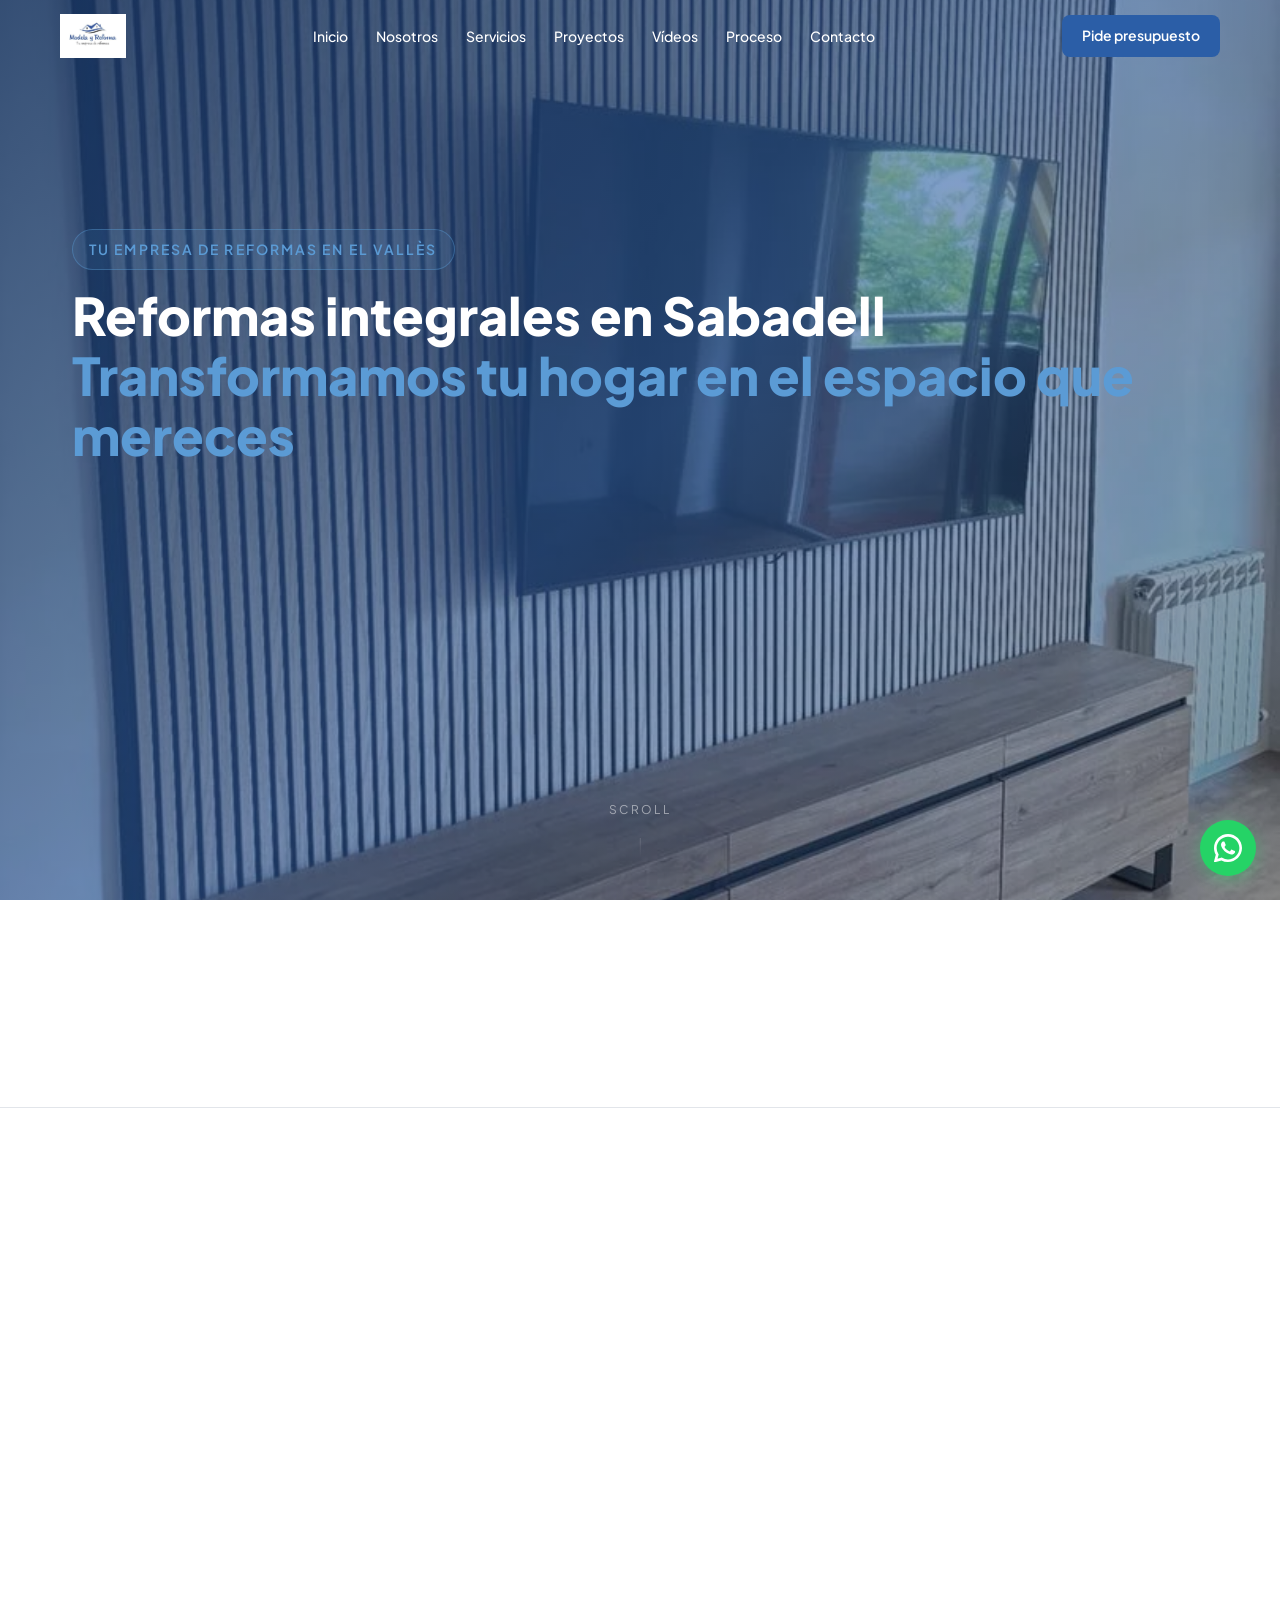
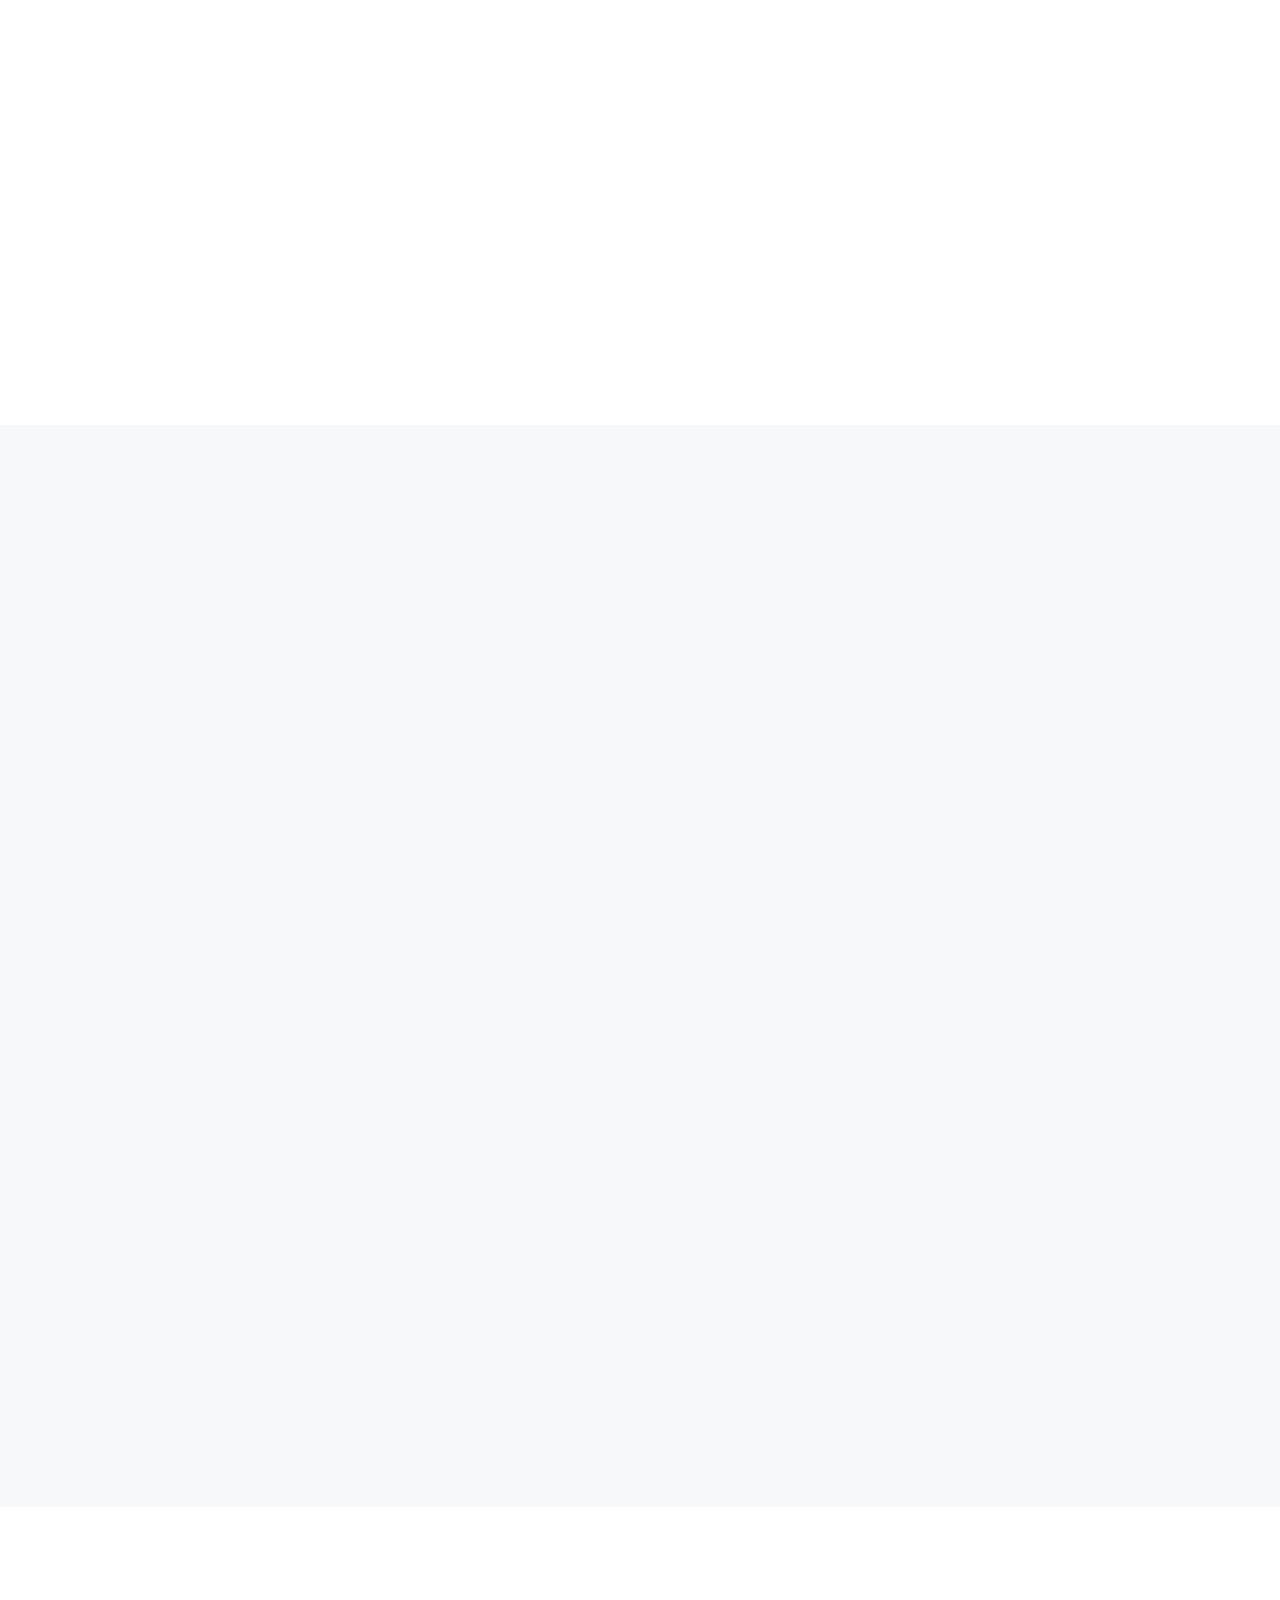
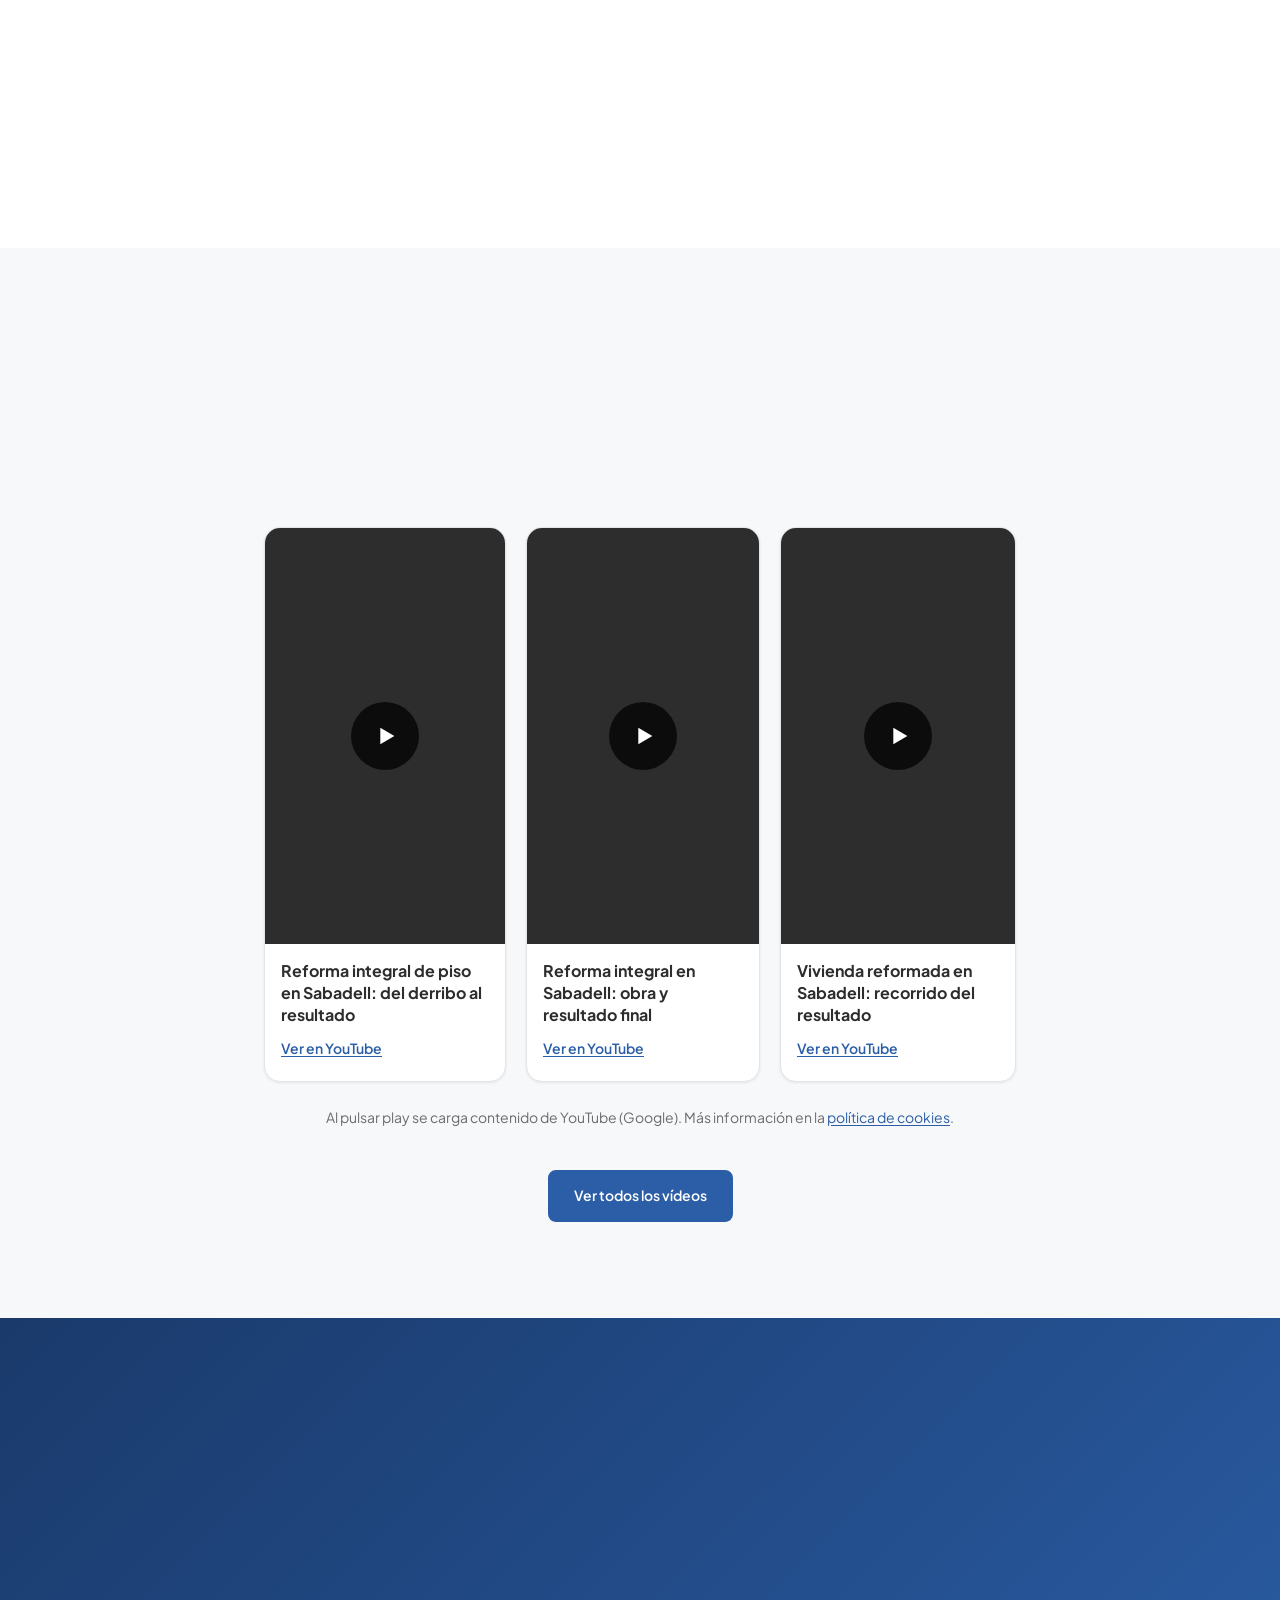
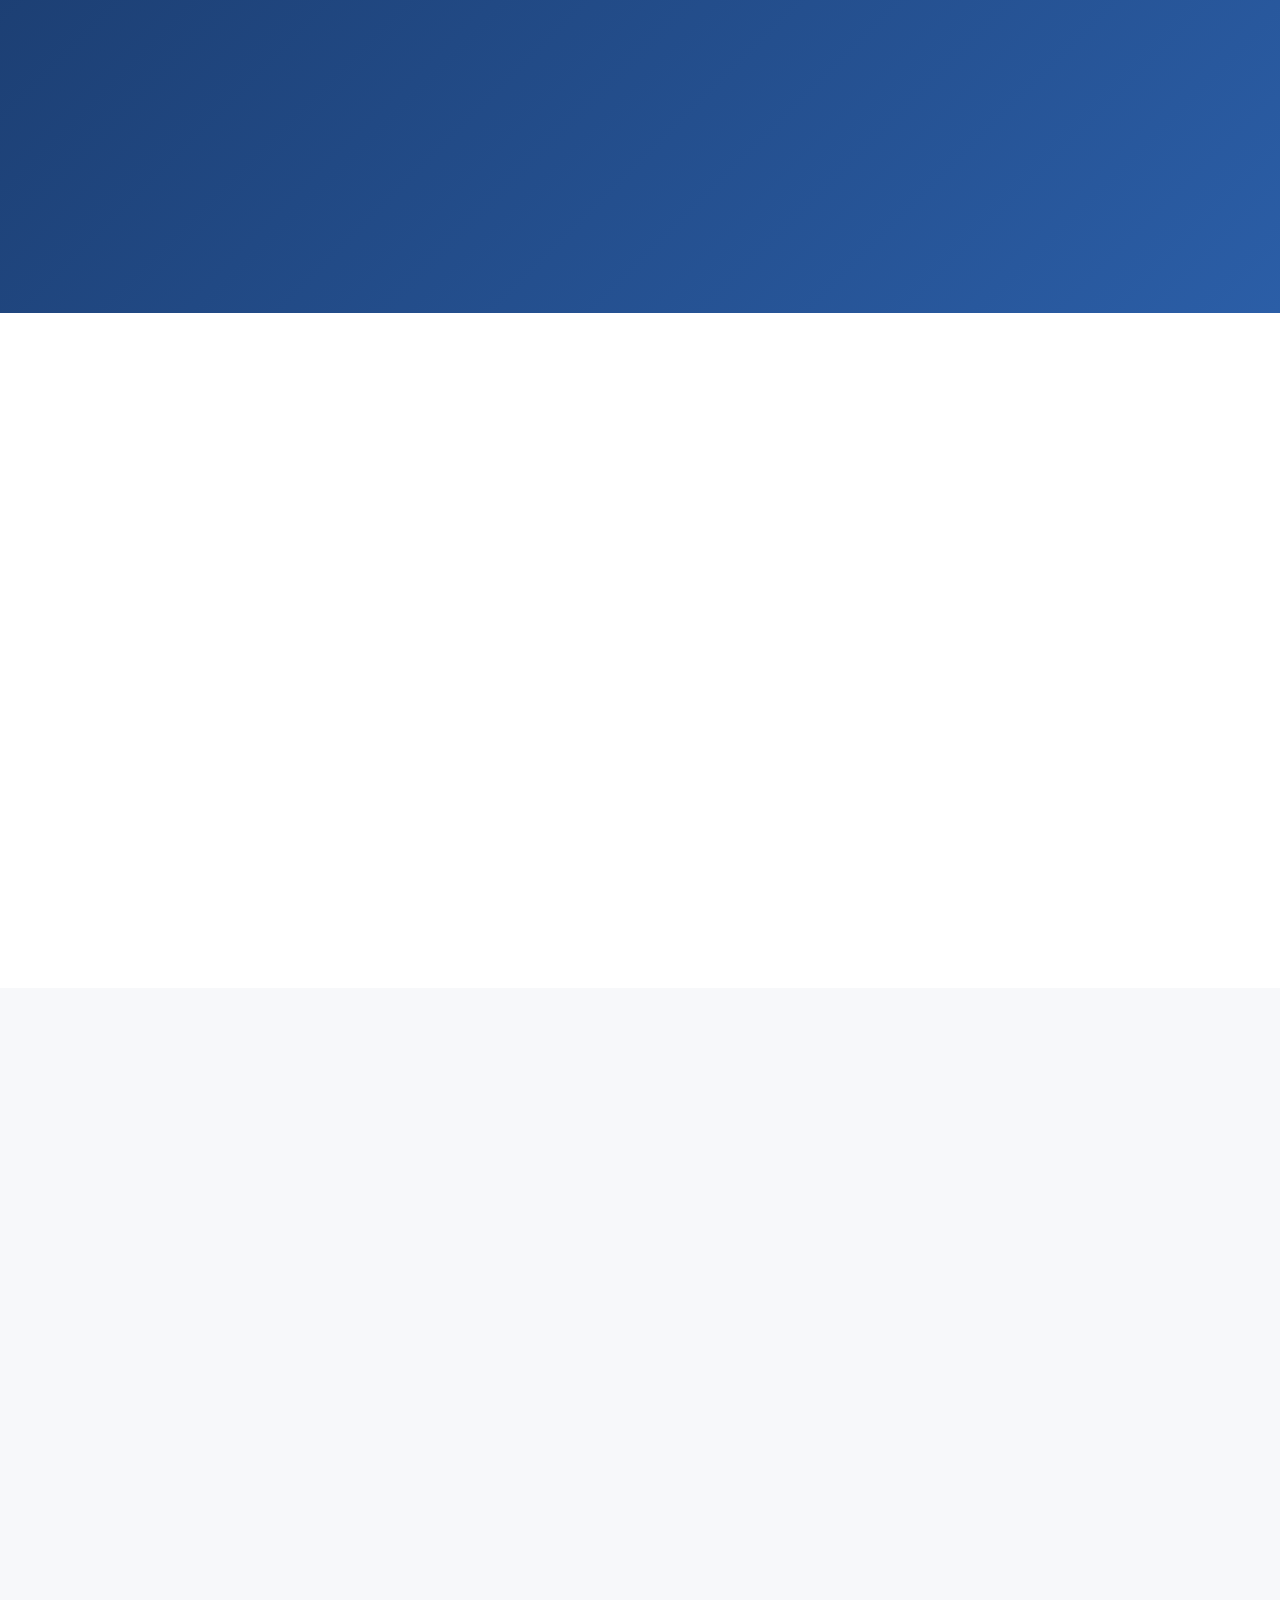
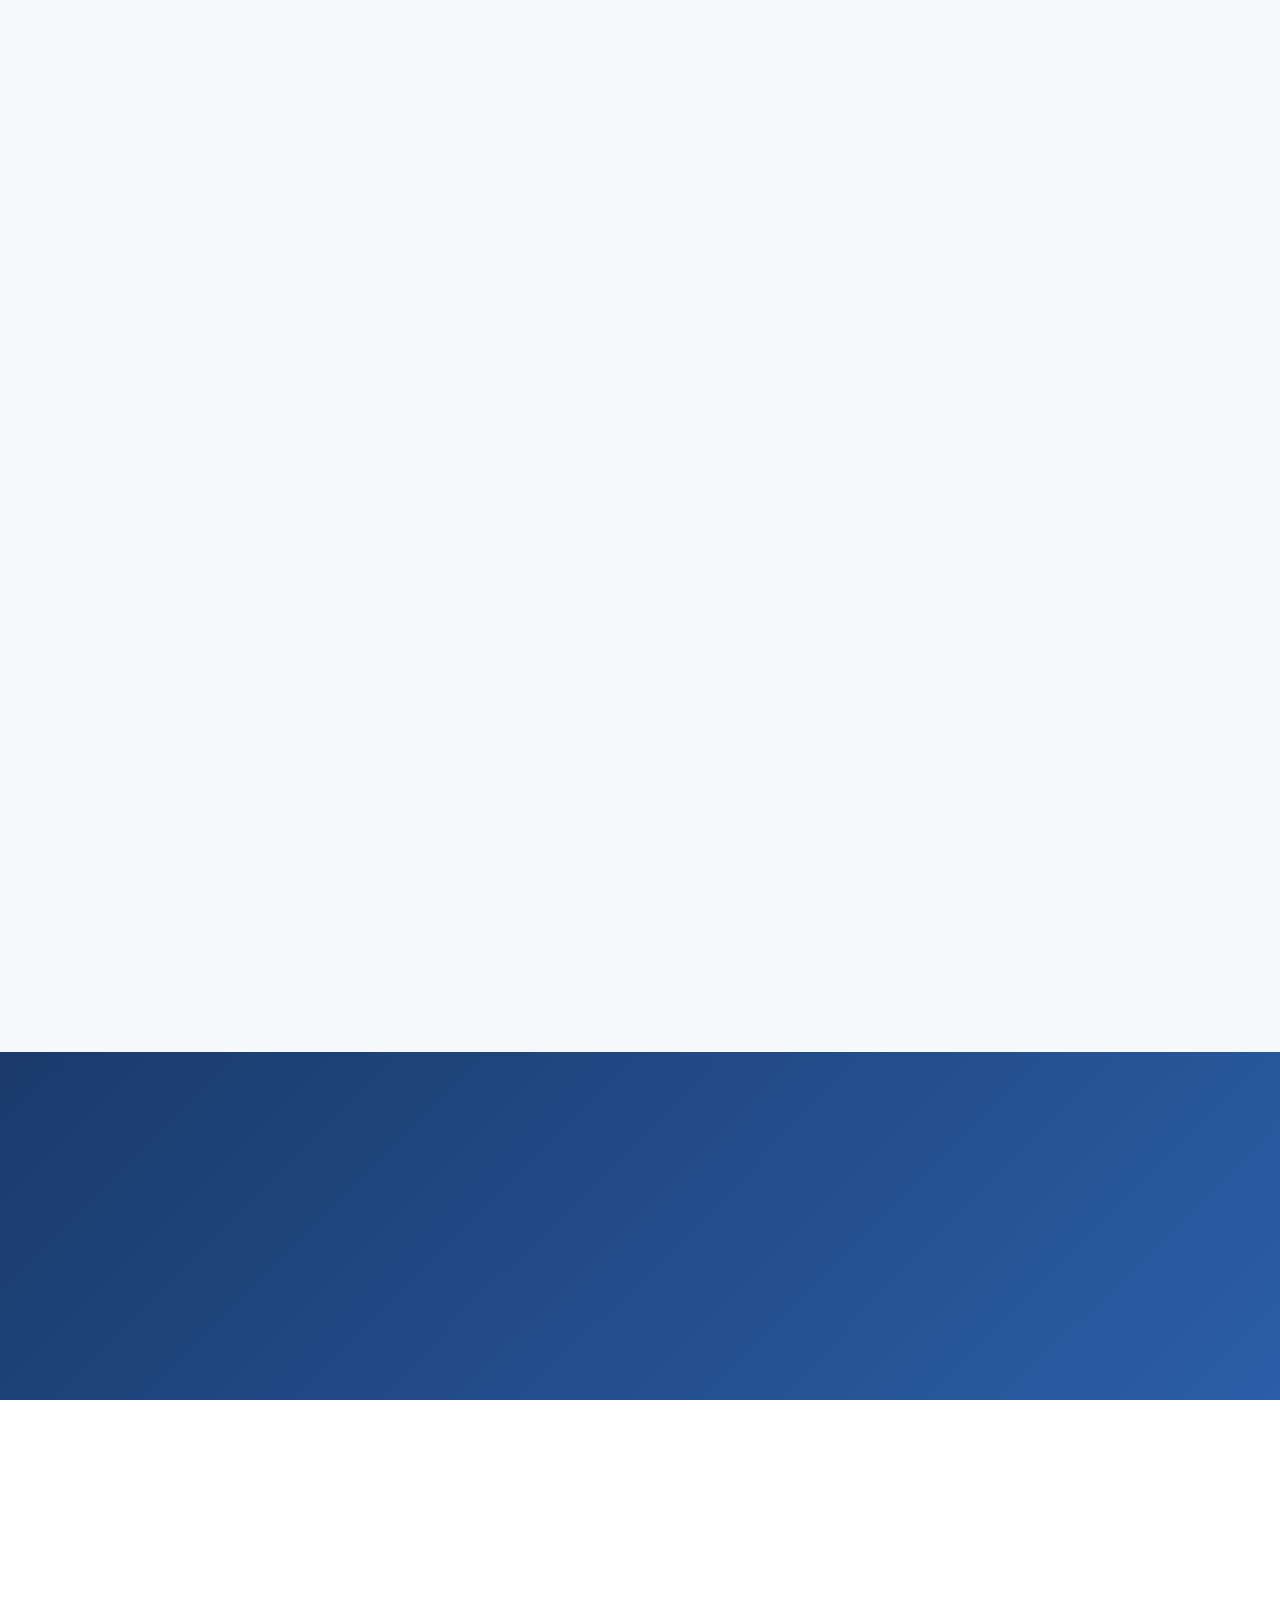
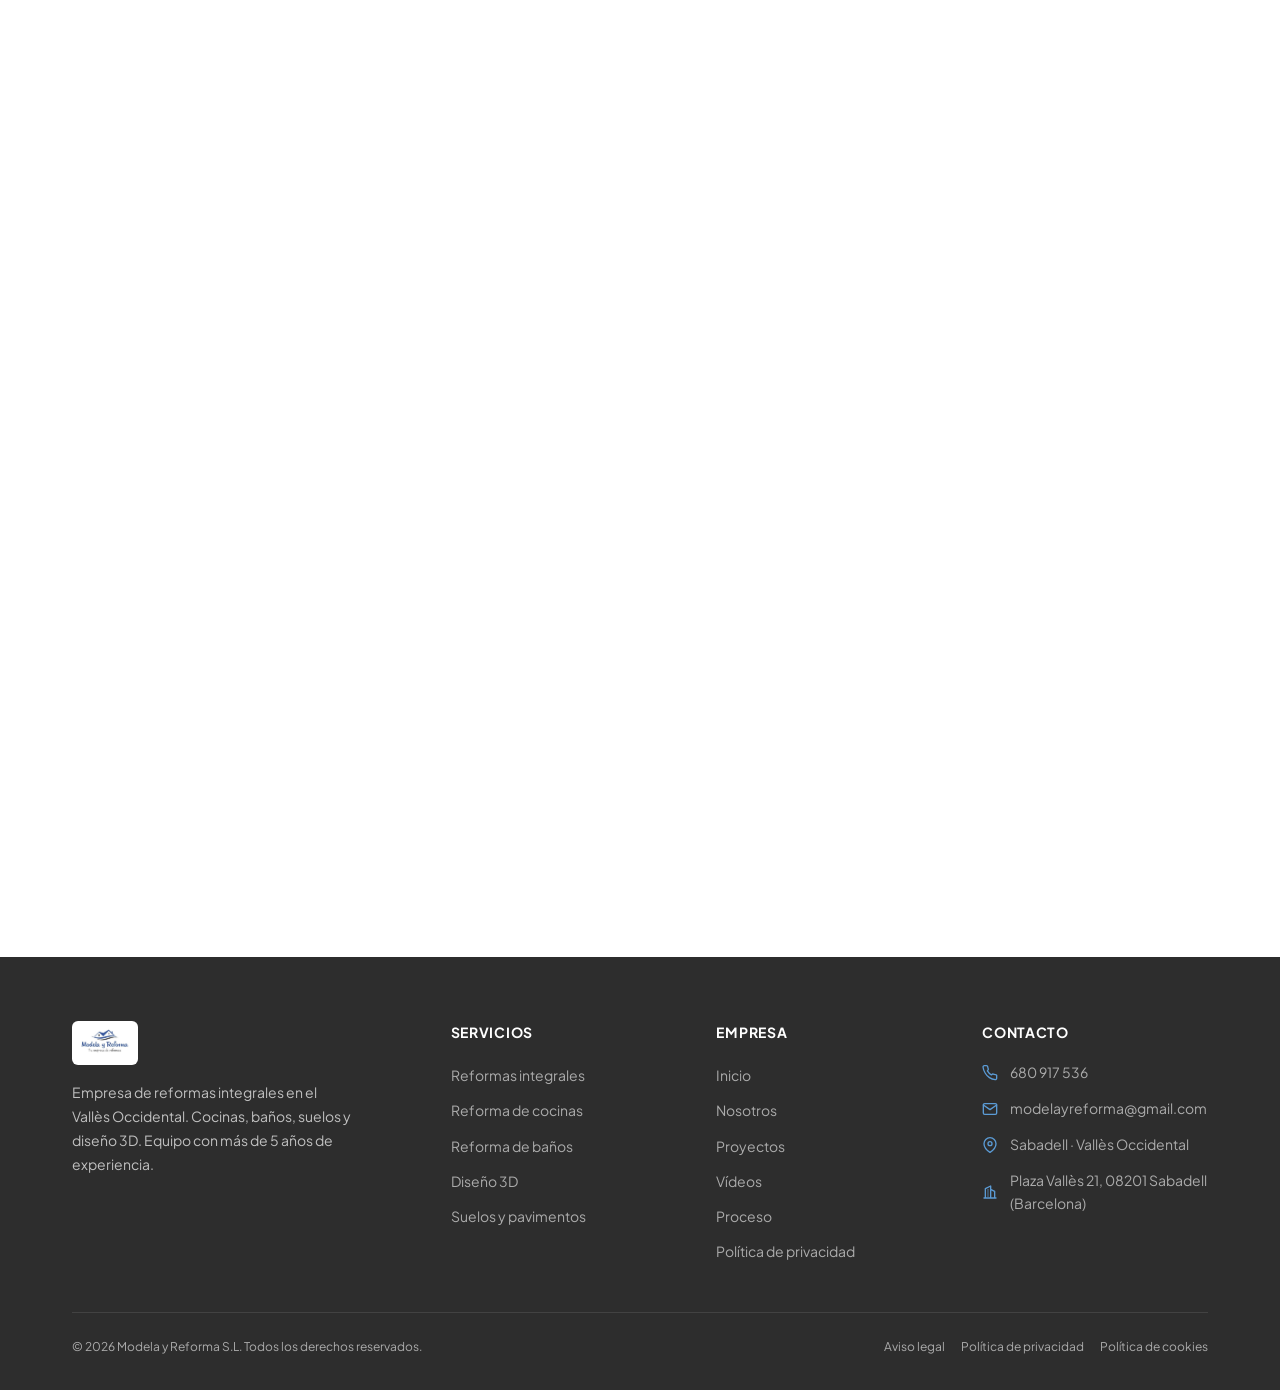
==== commit 4763d3b7: "feat(videos): remove the first video (#1) from the whole site New "hidden": true flag in data/videos" ====
--- a/index.html
+++ b/index.html
@@ -189,23 +189,6 @@
     {
       "@context": "https://schema.org",
       "@type": "VideoObject",
-      "name": "Resultado final de una reforma integral de piso en Sabadell",
-      "description": "Reforma integral de un piso en Sabadell: el estado inicial de la vivienda y el resultado final. Trabajo realizado por el equipo de Modela y Reforma.",
-      "thumbnailUrl": "https://modelayreforma.com/images/videos/reforma-integral-piso-resultado-final.webp",
-      "uploadDate": "2026-10-25",
-      "duration": "PT2M52S",
-      "embedUrl": "https://www.youtube-nocookie.com/embed/-b69oOa1Xqw",
-      "publisher": {
-        "@type": "Organization",
-        "name": "Modela y Reforma",
-        "url": "https://modelayreforma.com"
-      }
-    }
-  </script>
-  <script type="application/ld+json">
-    {
-      "@context": "https://schema.org",
-      "@type": "VideoObject",
       "name": "Reforma integral de piso en Sabadell: del derribo al resultado",
       "description": "Reforma integral de un piso en Sabadell, del derribo al resultado final. El vídeo muestra cómo era la vivienda antes de la obra y cómo quedó. Trabajo realizado por el equipo de Modela y Reforma.",
       "thumbnailUrl": "https://modelayreforma.com/images/videos/reforma-integral-piso-antes-despues.webp",
@@ -1160,22 +1143,6 @@
           <div class="video-carousel__viewport" role="region" aria-roledescription="carrusel" aria-label="Vídeos destacados de reformas en Sabadell" tabindex="0">
             <div class="video-carousel__track">
               <article class="video-card">
-                <div class="video-facade video-facade--ar-29-53" data-video-id="-b69oOa1Xqw" data-video-title="Resultado final de una reforma integral de piso en Sabadell">
-                  <img class="video-facade__thumb" src="images/videos/reforma-integral-piso-resultado-final.webp" alt="Miniatura del vídeo: Resultado final de una reforma integral de piso en Sabadell" width="464" height="848" loading="lazy" decoding="async">
-                  <button class="video-facade__play" type="button" aria-label="Reproducir vídeo: Resultado final de una reforma integral de piso en Sabadell">
-                    <span class="video-facade__icon" aria-hidden="true">
-                      <svg xmlns="http://www.w3.org/2000/svg" width="28" height="28" viewBox="0 0 24 24" fill="currentColor"><polygon points="8 5 20 12 8 19 8 5"/></svg>
-                    </span>
-                  </button>
-                </div>
-                <div class="video-card__body">
-                  <h3 class="video-card__title">Resultado final de una reforma integral de piso en Sabadell</h3>
-                  <p class="video-card__links">
-                    <a href="https://www.youtube.com/watch?v=-b69oOa1Xqw" target="_blank" rel="noopener noreferrer">Ver en YouTube<span class="video-card__ext"> (se abre en otra pestaña)</span></a>
-                  </p>
-                </div>
-              </article>
-              <article class="video-card">
                 <div class="video-facade video-facade--ar-15-26" data-video-id="mWLYtcfAShw" data-video-title="Reforma integral de piso en Sabadell: del derribo al resultado">
                   <img class="video-facade__thumb" src="images/videos/reforma-integral-piso-antes-despues.webp" alt="Miniatura del vídeo: Reforma integral de piso en Sabadell: del derribo al resultado" width="480" height="832" loading="lazy" decoding="async">
                   <button class="video-facade__play" type="button" aria-label="Reproducir vídeo: Reforma integral de piso en Sabadell: del derribo al resultado">
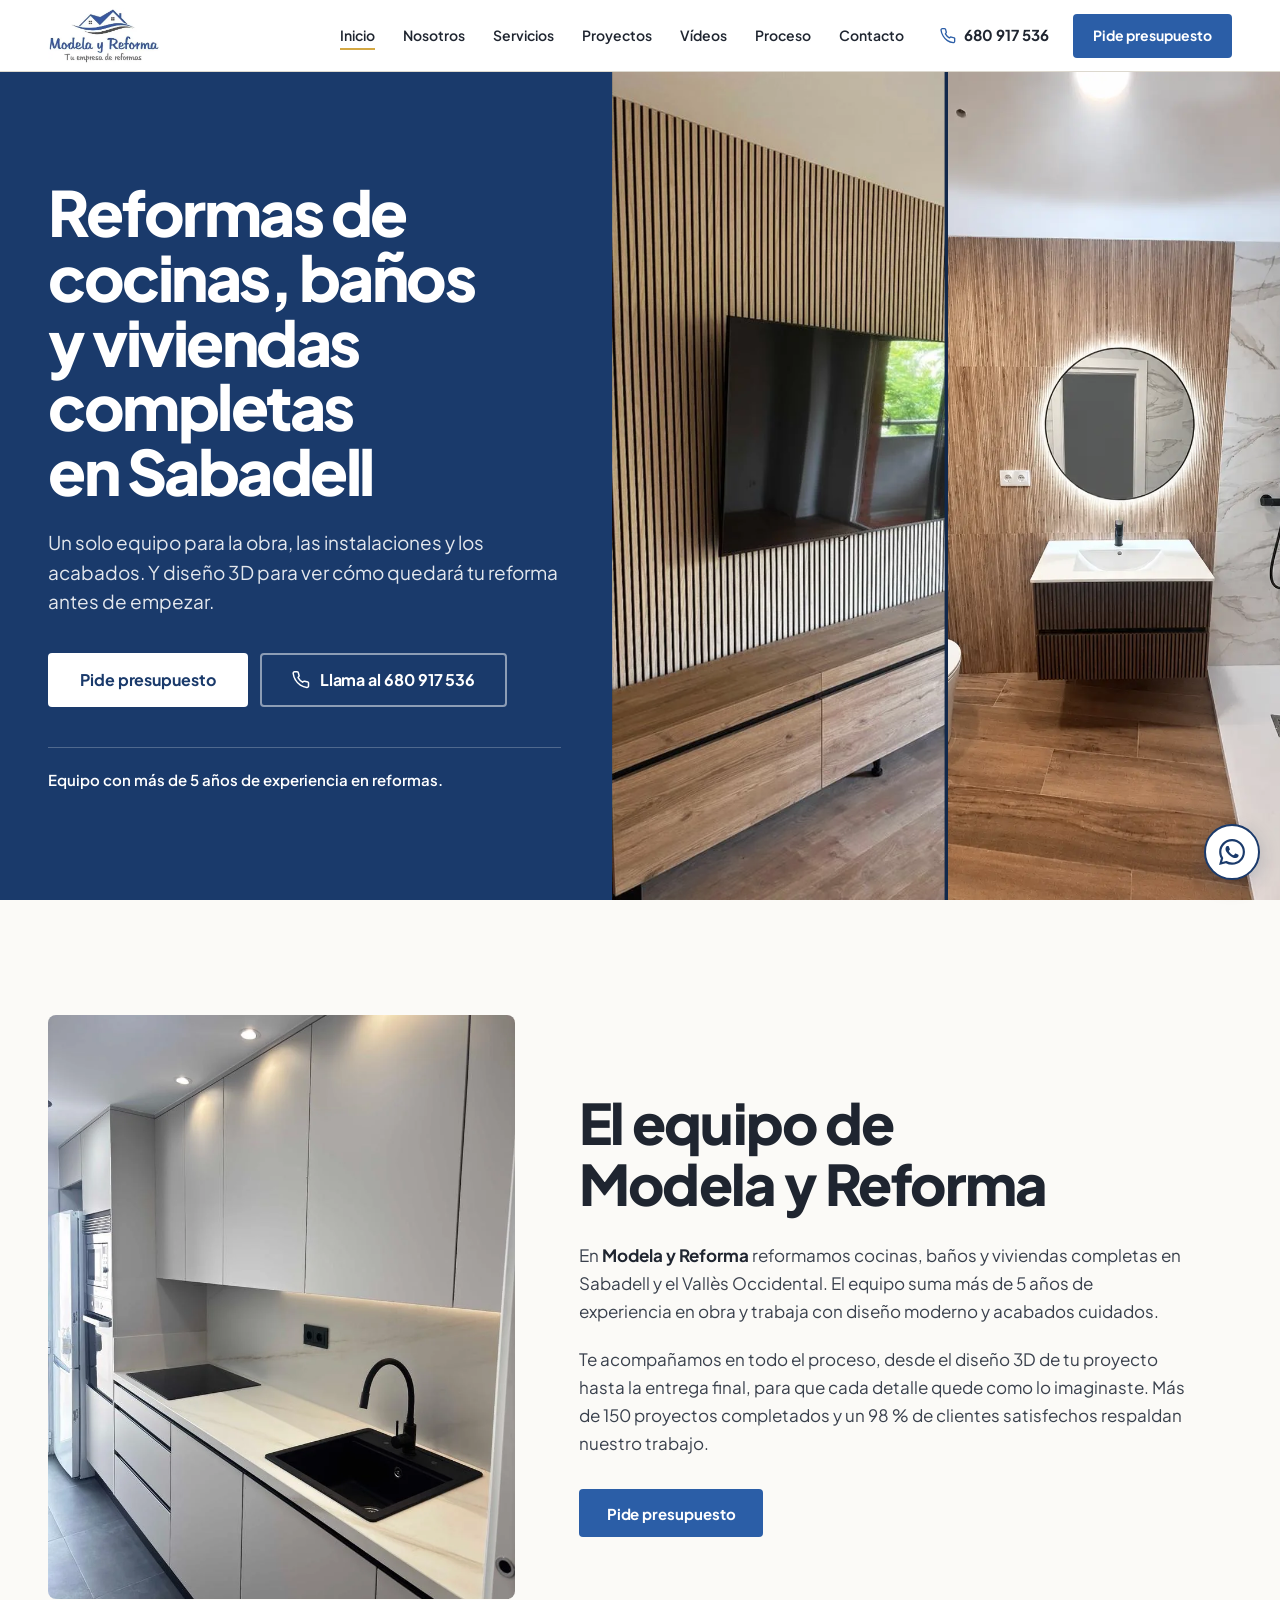
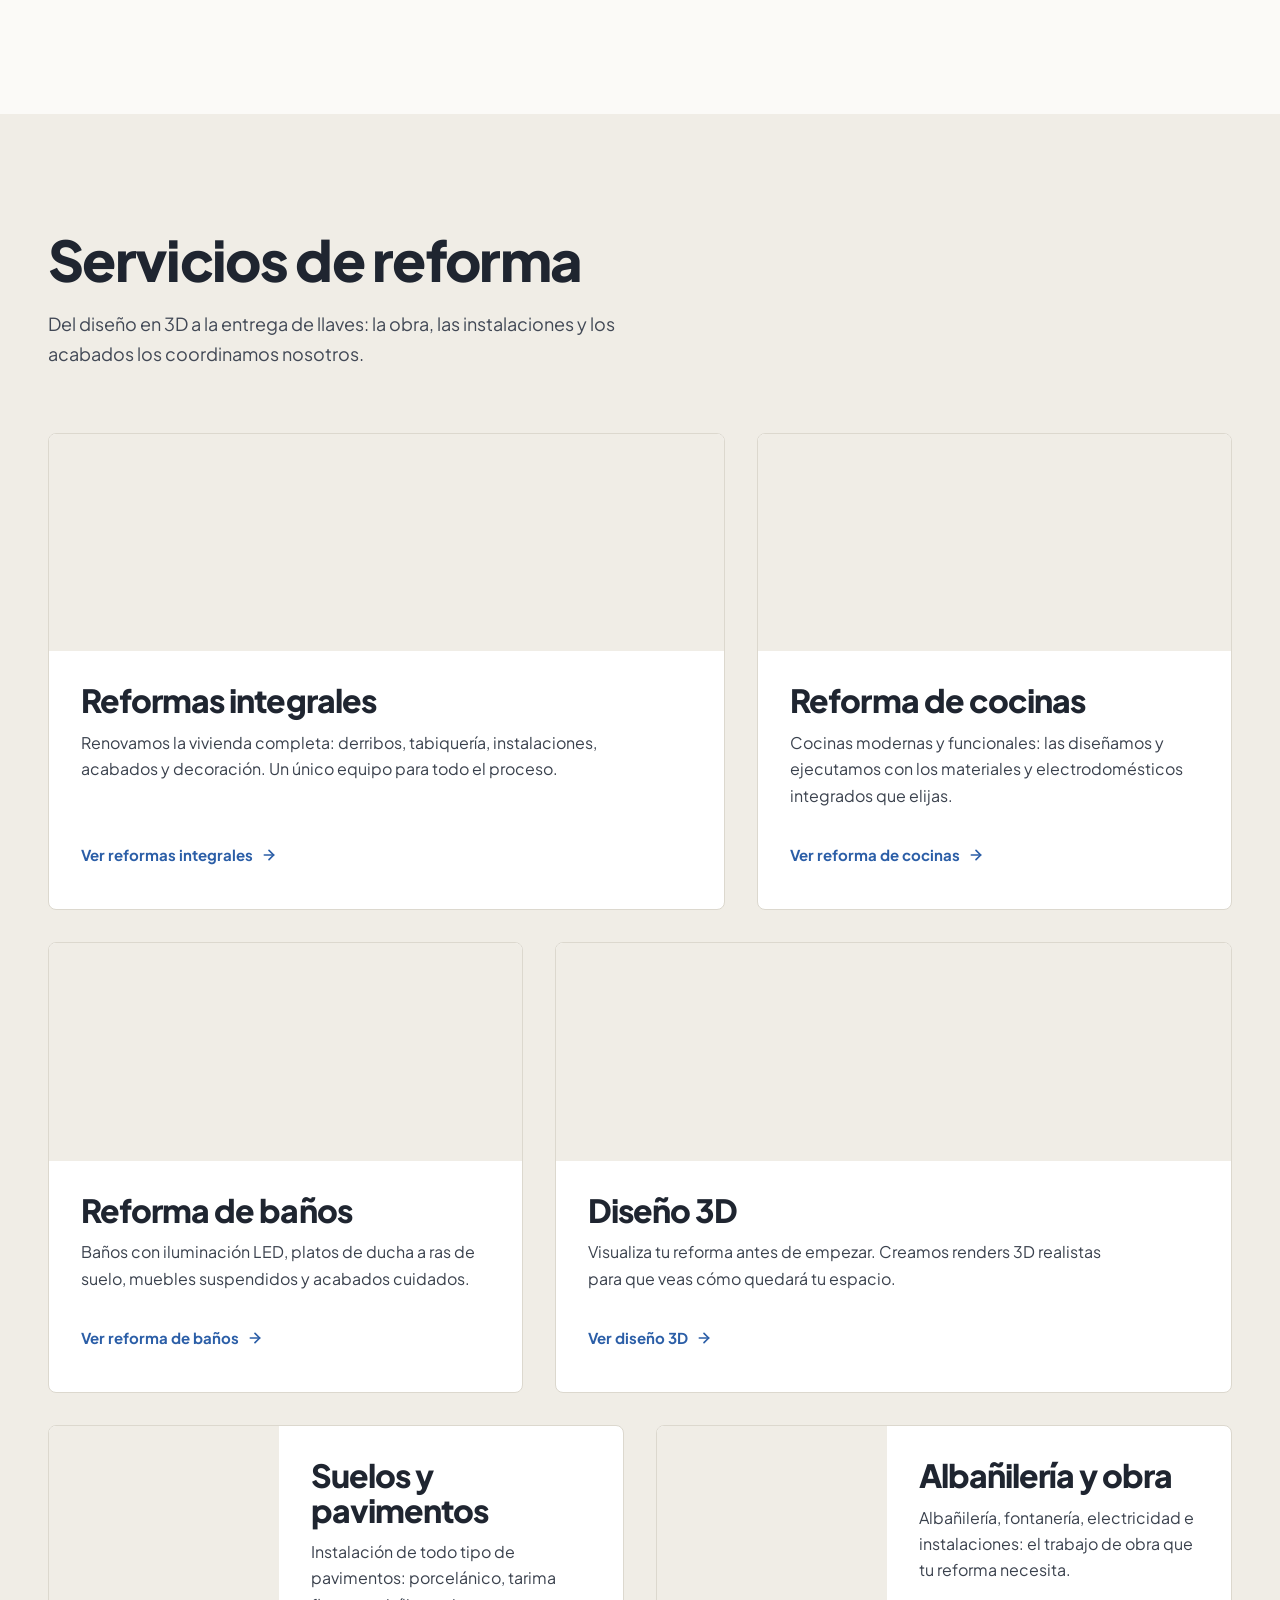
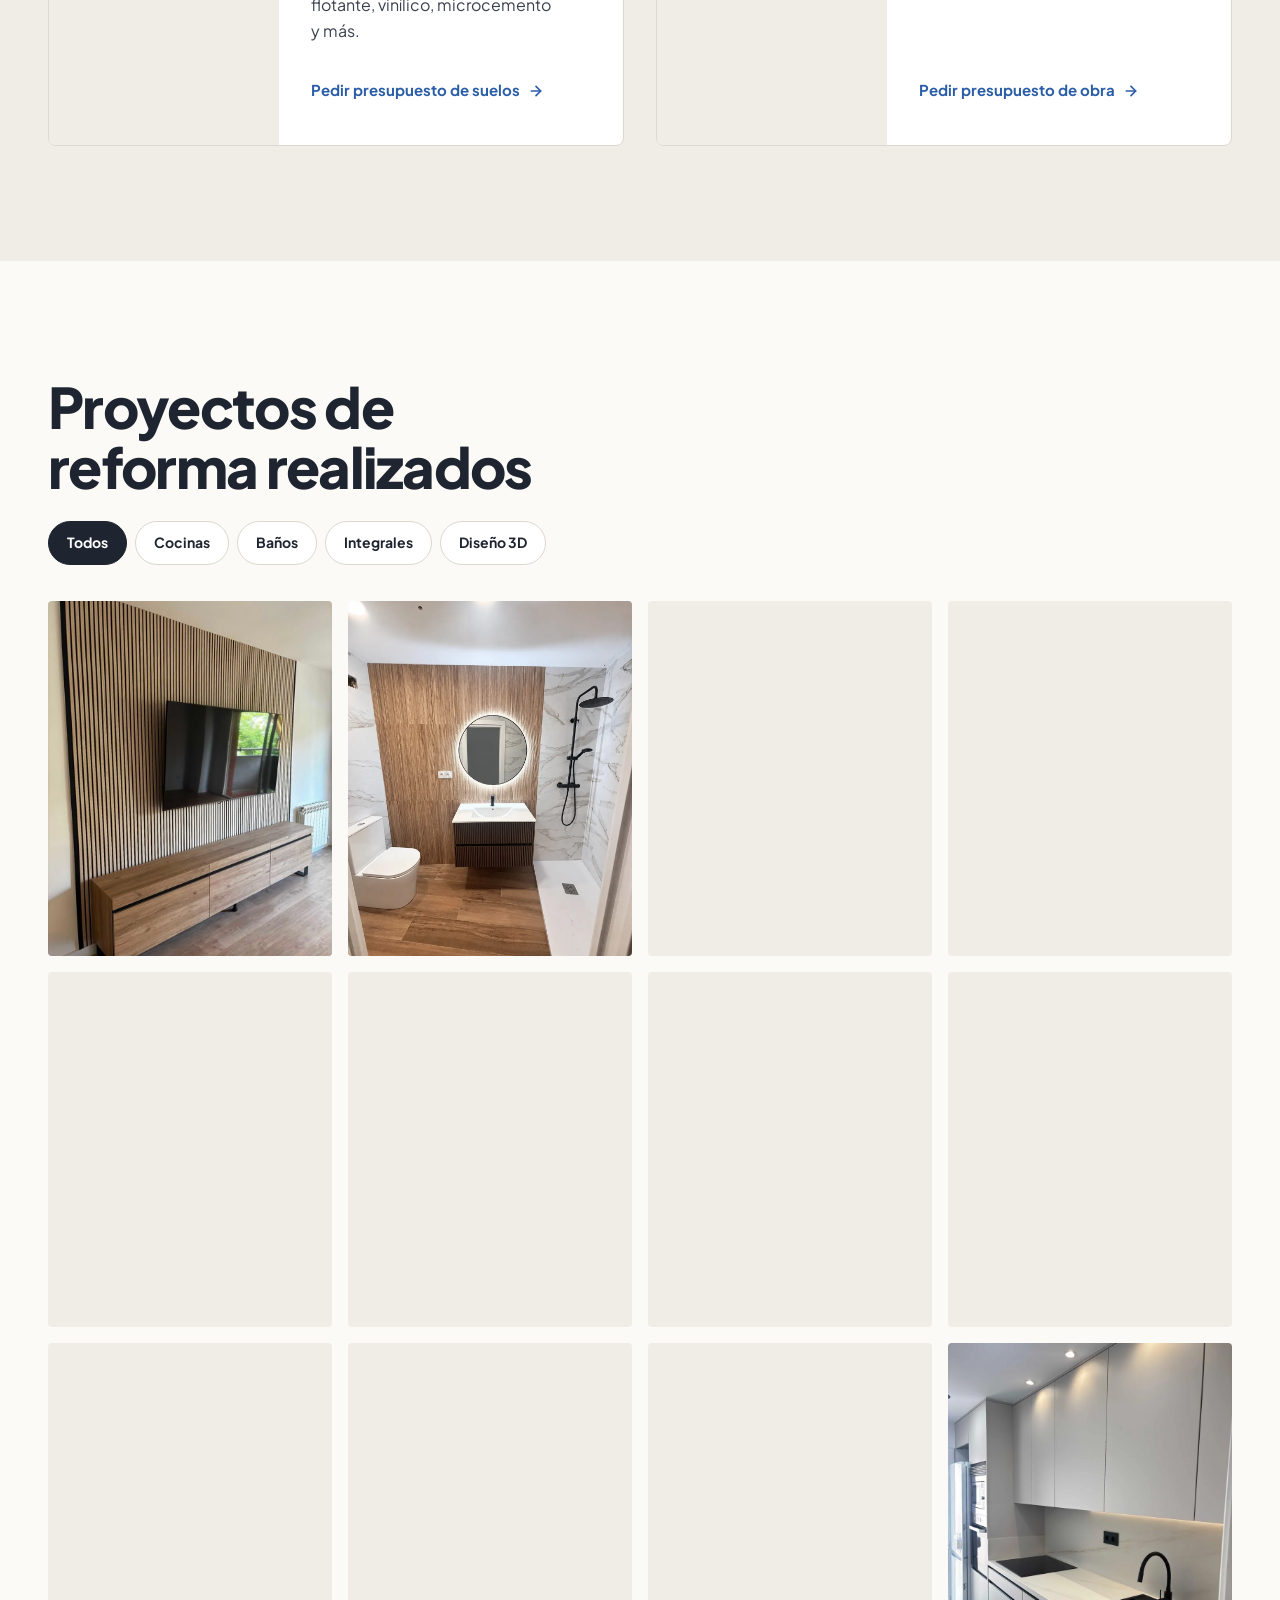
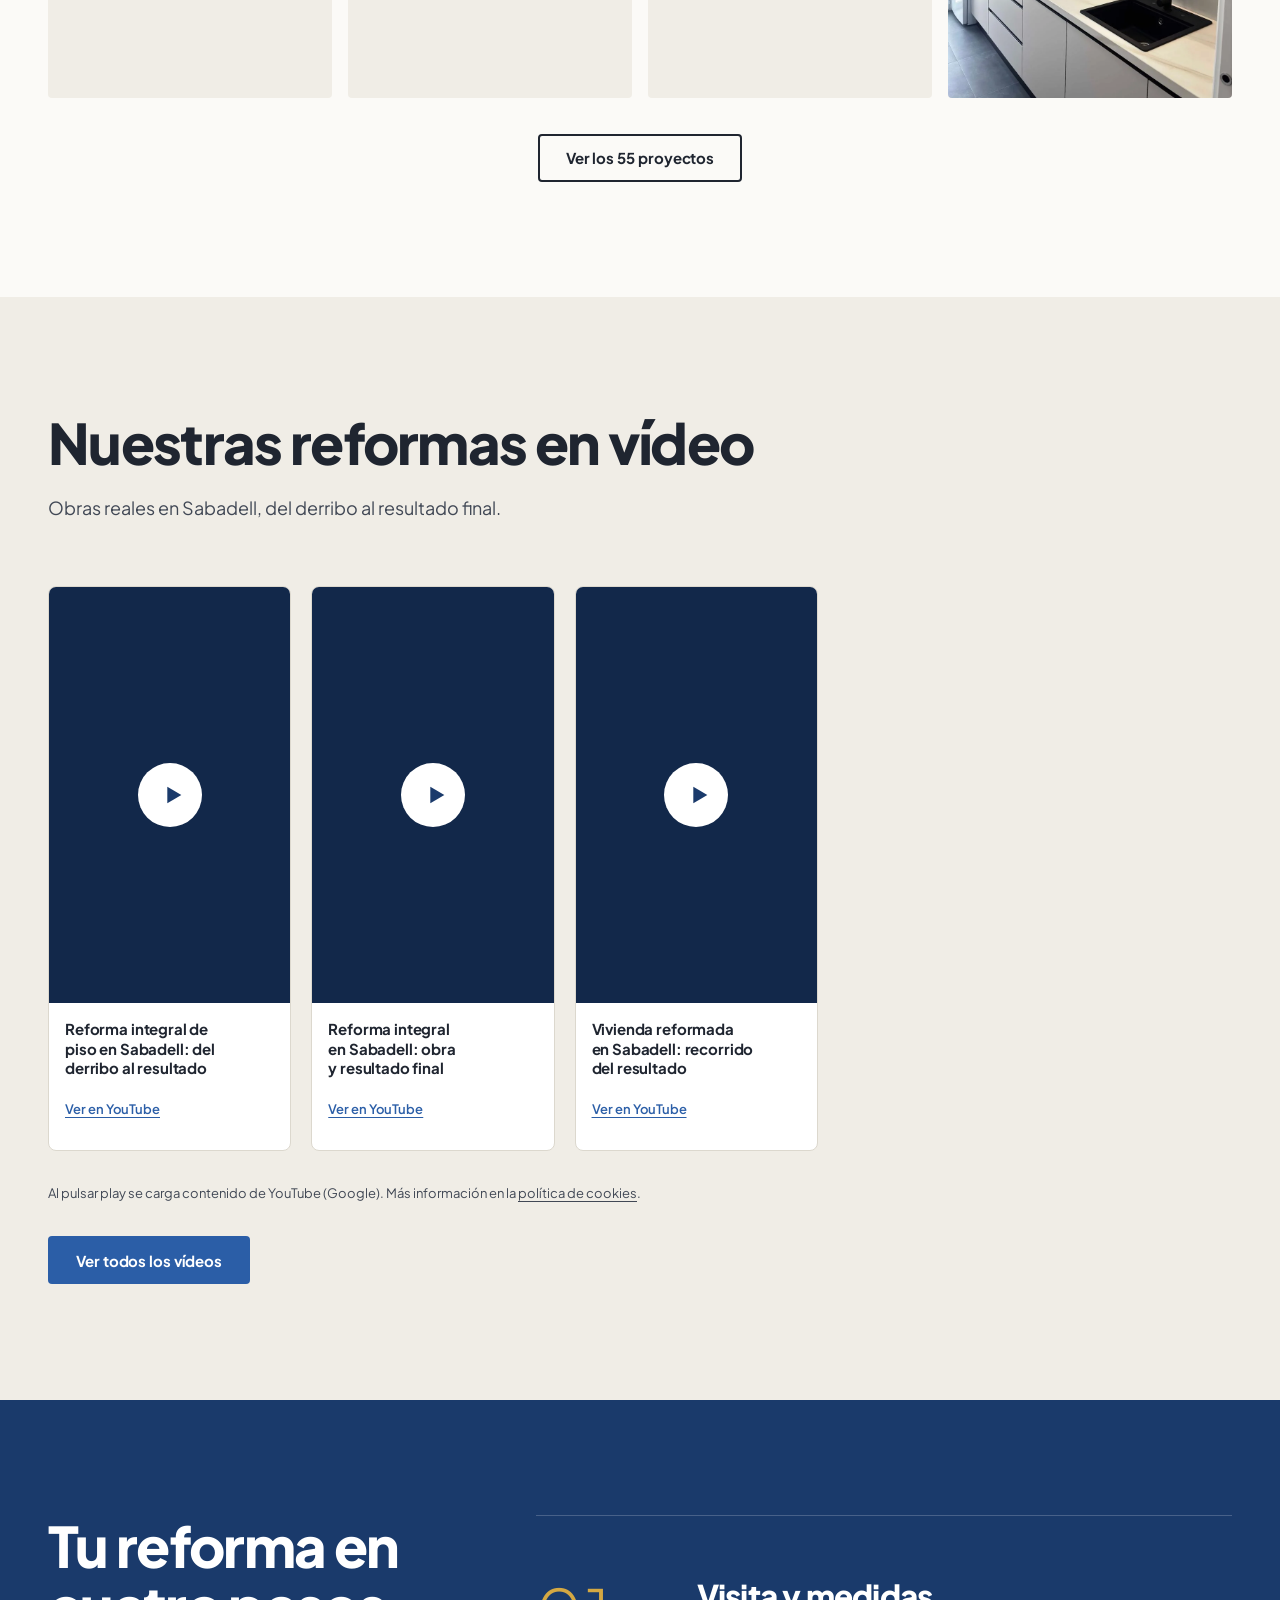
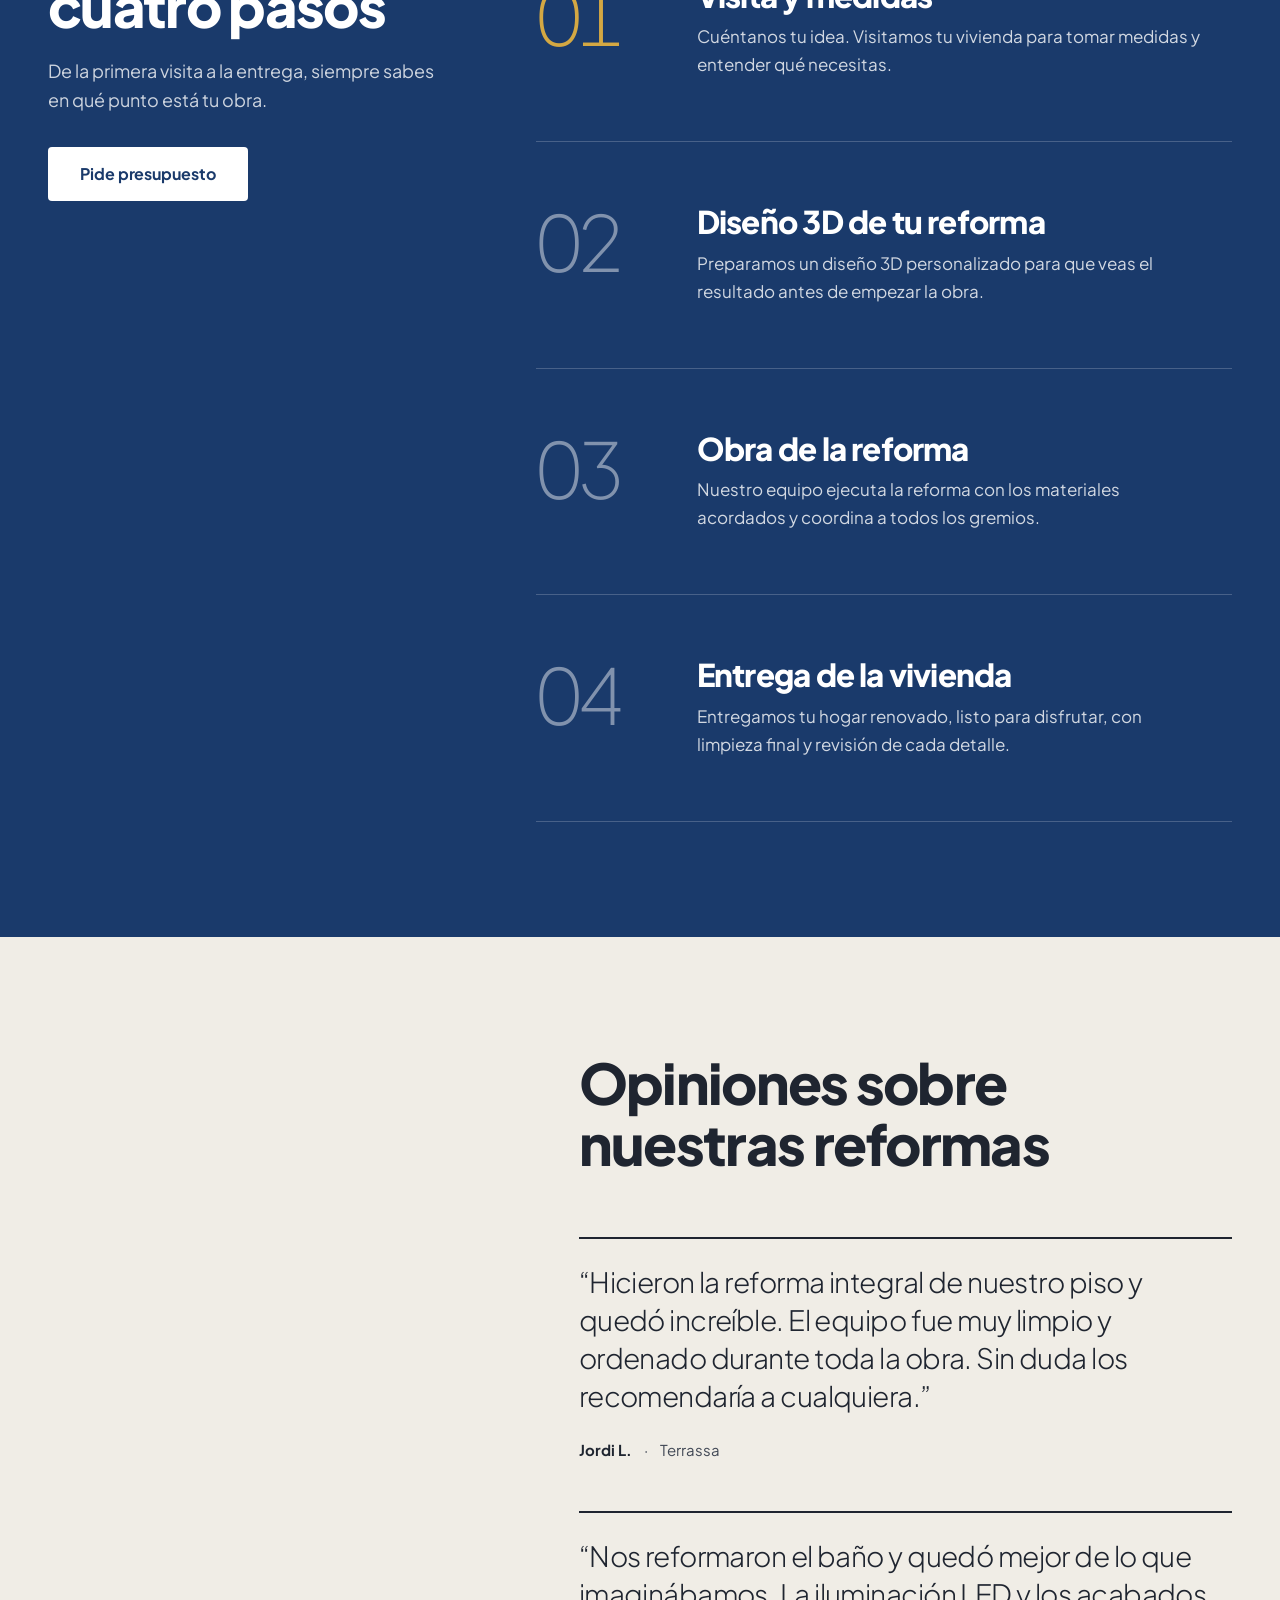
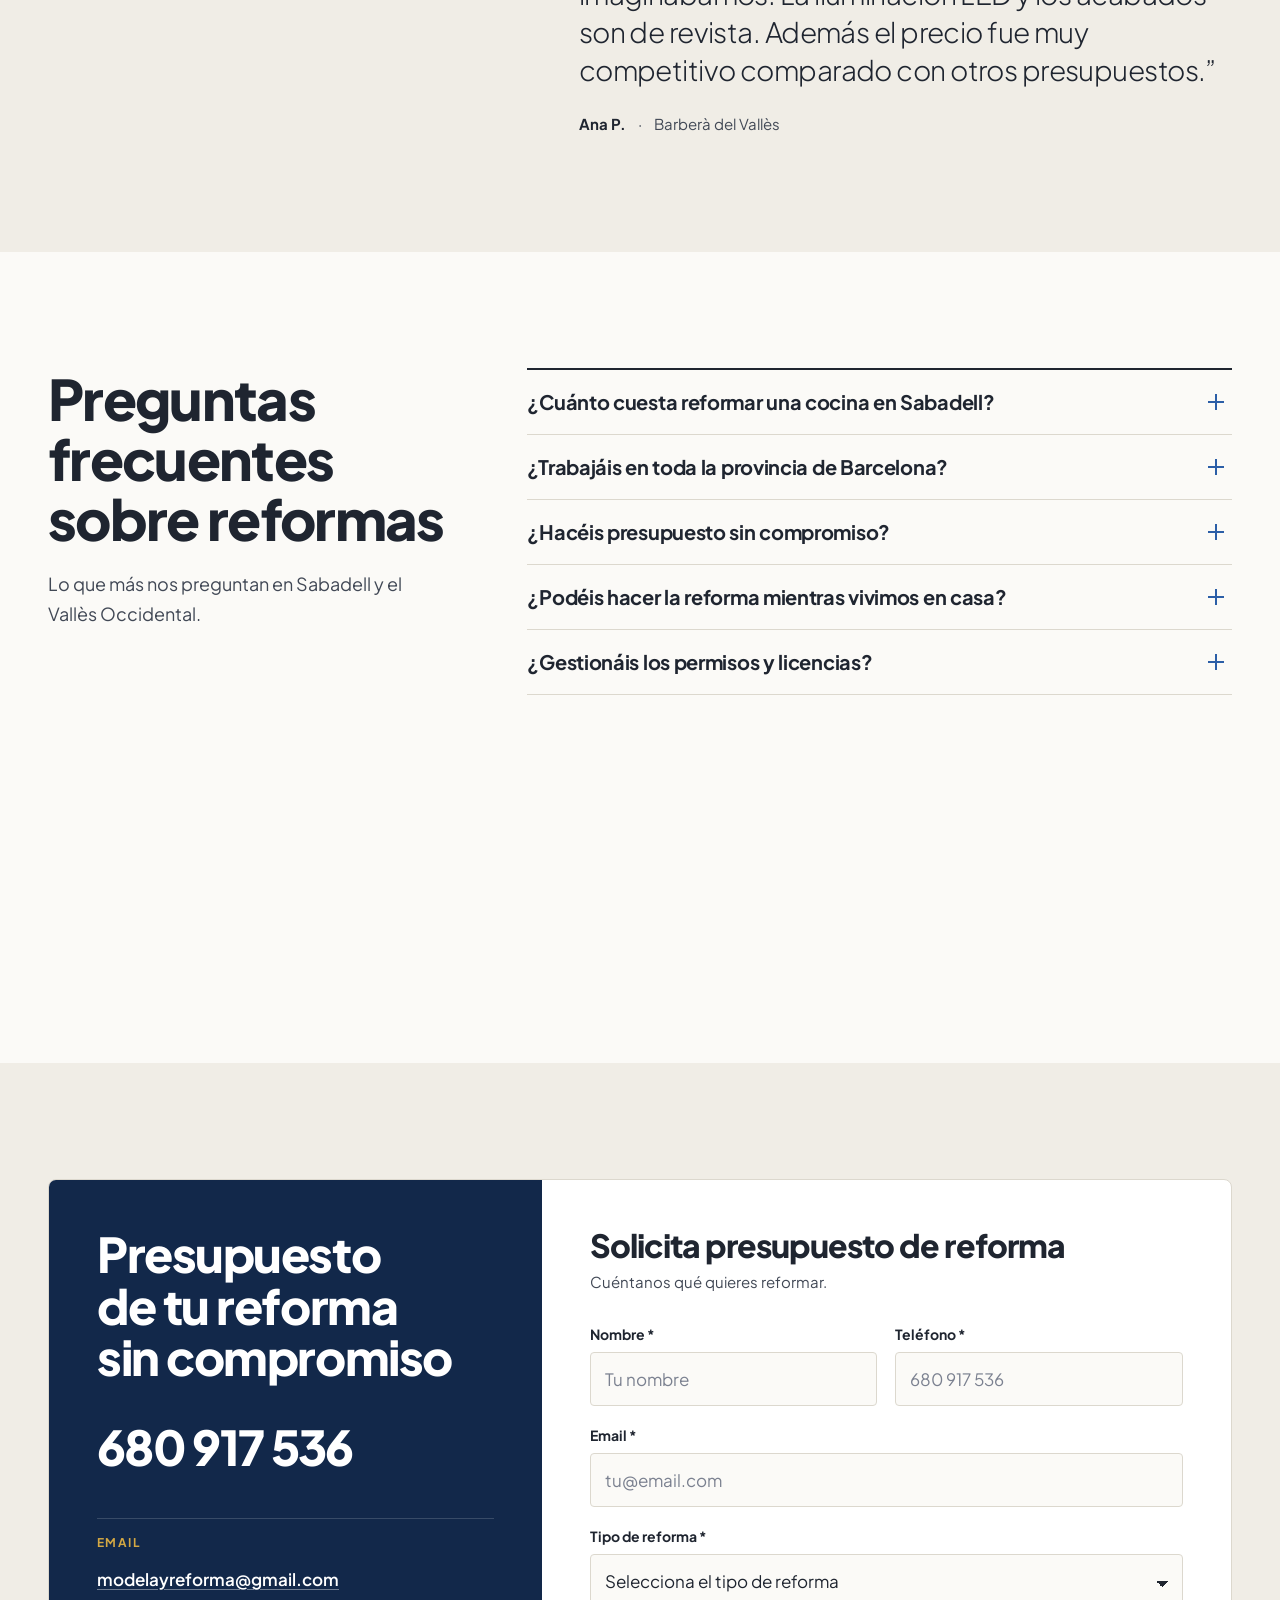
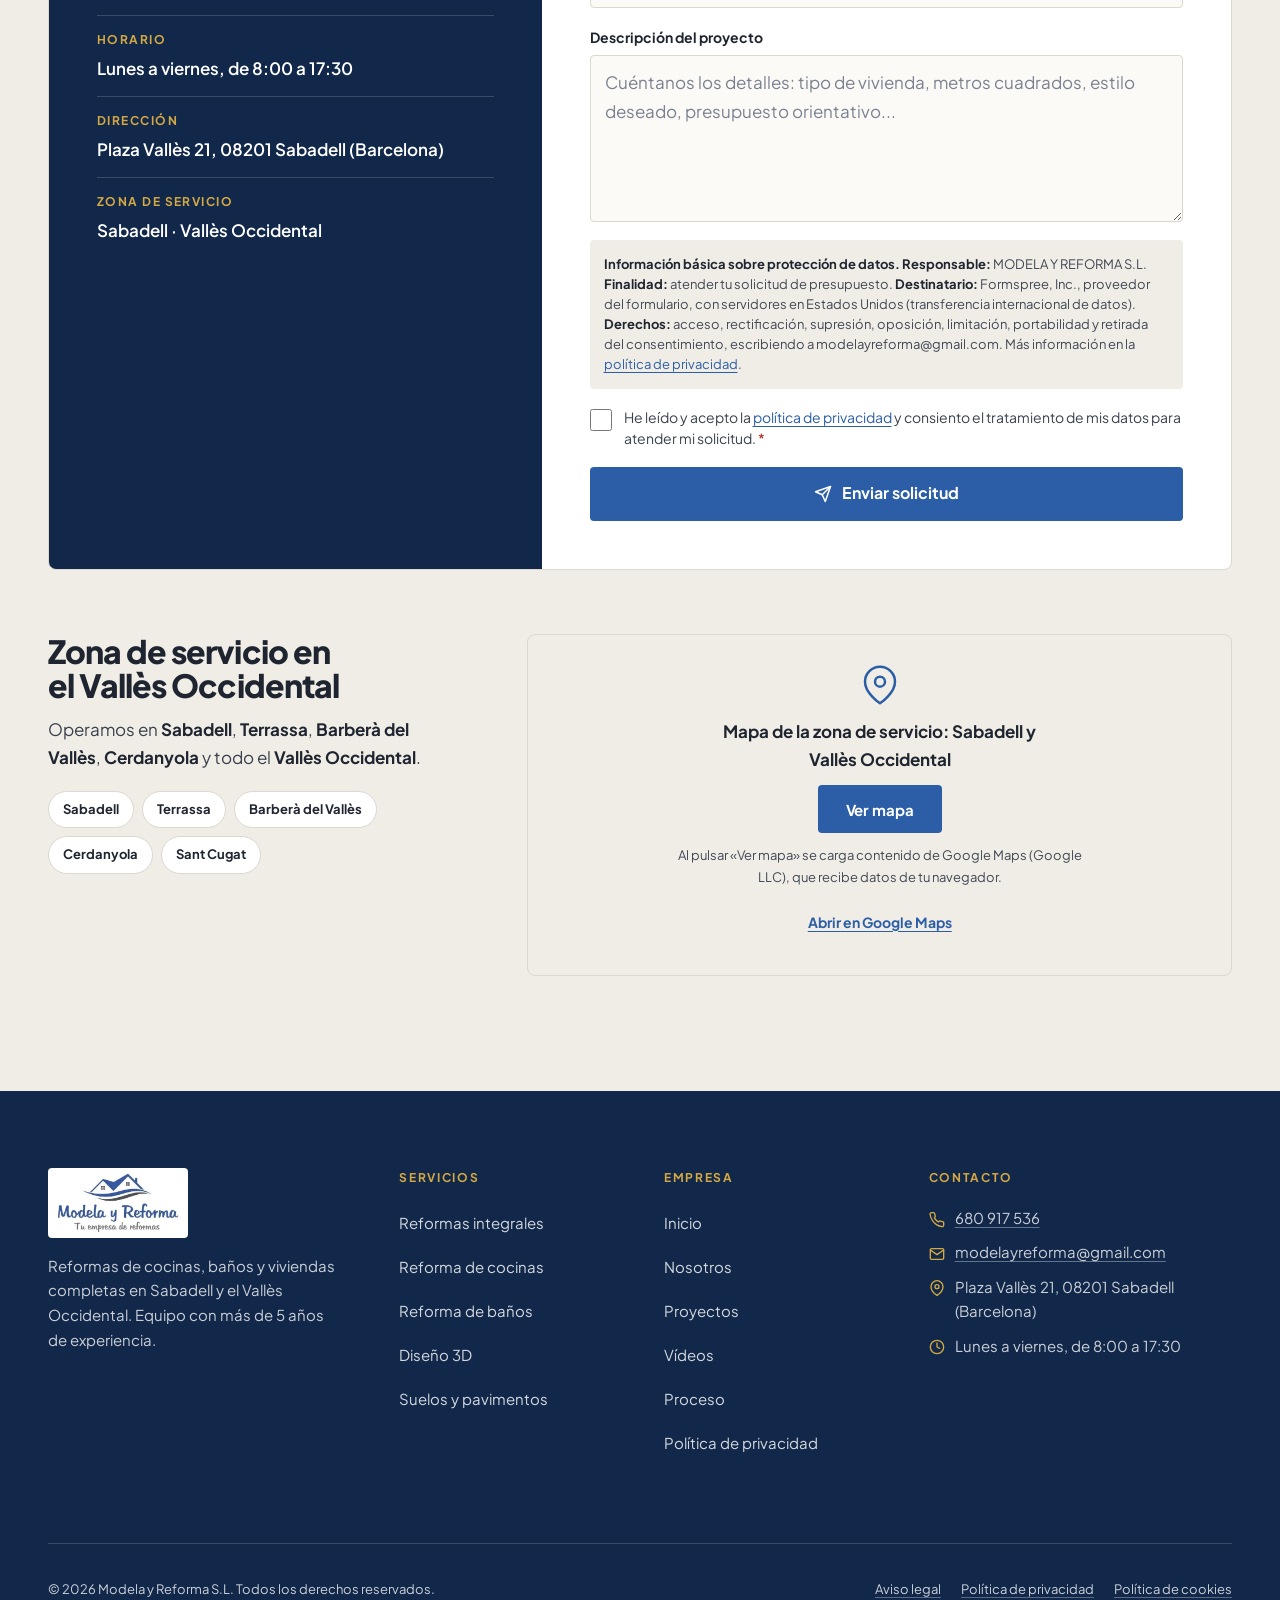
==== commit ec852e19: "feat(design): rediseño completo (hero partido, servicios en mosaico, galería con filtros, proceso, c" ====
--- a/index.html
+++ b/index.html
@@ -1,5 +1,5 @@
 <!DOCTYPE html>
-<html lang="es">
+<html lang="es" data-type="service">
 <head>
   <meta charset="UTF-8">
   <meta name="viewport" content="width=device-width, initial-scale=1.0">
@@ -21,17 +21,19 @@
 
   <!-- SEO META -->
   <title>Reformas en Sabadell | Modela y Reforma · Cocinas y Baños</title>
-  <meta name="description" content="Reformas integrales de cocinas y baños en Sabadell y el Vallès Occidental. Diseño 3D y presupuesto sin compromiso. Equipo con más de 5 años de experiencia.">
-  <meta name="keywords" content="reformas Sabadell, reformas integrales Vallès Occidental, reforma cocina Sabadell, reforma baño Sabadell, empresa reformas Terrassa, diseño 3D reformas, albañilería Sabadell">
+  <meta name="description" content="Reformas integrales de cocinas y baños en Sabadell y el Vallès Occidental. Equipo con más de 5 años de experiencia. Pide presupuesto sin compromiso.">
   <meta name="author" content="Modela y Reforma">
   <meta name="robots" content="index, follow">
+  <meta name="theme-color" content="#1a3a6b">
+  <meta name="page-type" content="service">
+  <meta name="site-kind" content="other">
   <link rel="canonical" href="https://modelayreforma.com/">
 
   <!-- OPEN GRAPH -->
   <meta property="og:type" content="website">
   <meta property="og:url" content="https://modelayreforma.com/">
   <meta property="og:title" content="Modela y Reforma | Reformas integrales en Sabadell">
-  <meta property="og:description" content="Empresa de reformas integrales en Sabadell y el Vallès Occidental. Cocinas, baños, suelos, diseño 3D. Equipo con más de 5 años de experiencia.">
+  <meta property="og:description" content="Reformas de cocinas, baños y viviendas completas en Sabadell y el Vallès Occidental. Equipo con más de 5 años de experiencia.">
   <meta property="og:image" content="https://modelayreforma.com/images/copenhaguen-277-07.webp">
   <meta property="og:locale" content="es_ES">
   <meta property="og:site_name" content="Modela y Reforma">
@@ -39,14 +41,13 @@
   <!-- TWITTER CARD -->
   <meta name="twitter:card" content="summary_large_image">
   <meta name="twitter:title" content="Modela y Reforma | Reformas integrales en Sabadell">
-  <meta name="twitter:description" content="Empresa de reformas integrales en Sabadell y el Vallès Occidental. Equipo con más de 5 años de experiencia.">
+  <meta name="twitter:description" content="Reformas de cocinas, baños y viviendas completas en Sabadell y el Vallès Occidental. Equipo con más de 5 años de experiencia.">
   <meta name="twitter:image" content="https://modelayreforma.com/images/copenhaguen-277-07.webp">
 
   <!-- FONT (self-hosted) -->
   <link rel="preload" href="fonts/plus-jakarta-sans-latin.woff2" as="font" type="font/woff2" crossorigin>
 
-  <!-- PRELOAD CRITICAL -->
-  <link rel="preload" as="style" href="css/styles.css">
+  <!-- LCP IMAGE -->
   <link rel="preload" as="image" href="images/IMG_0057.webp" fetchpriority="high">
 
   <!-- STYLES -->
@@ -92,7 +93,7 @@
         "@type": "OpeningHoursSpecification",
         "dayOfWeek": ["Monday","Tuesday","Wednesday","Thursday","Friday"],
         "opens": "08:00",
-        "closes": "20:00"
+        "closes": "17:30"
       }
     ],
     "priceRange": "€€",
@@ -127,14 +128,6 @@
       },
       {
         "@type": "Question",
-        "name": "¿Cuánto tiempo tarda una reforma de baño?",
-        "acceptedAnswer": {
-          "@type": "Answer",
-          "text": "Una reforma de baño completa suele tardar entre 1 y 2 semanas, según el alcance y los acabados. Antes de empezar la obra te facilitamos un calendario con la fecha de entrega prevista."
-        }
-      },
-      {
-        "@type": "Question",
         "name": "¿Trabajáis en toda la provincia de Barcelona?",
         "acceptedAnswer": {
           "@type": "Answer",
@@ -146,15 +139,7 @@
         "name": "¿Hacéis presupuesto sin compromiso?",
         "acceptedAnswer": {
           "@type": "Answer",
-          "text": "Sí. Visitamos tu vivienda, tomamos medidas y te entregamos un presupuesto detallado y sin compromiso, junto con el diseño 3D de tu proyecto. Tú decides con total libertad."
-        }
-      },
-      {
-        "@type": "Question",
-        "name": "¿Qué garantía tienen las reformas?",
-        "acceptedAnswer": {
-          "@type": "Answer",
-          "text": "Todas nuestras reformas incluyen garantía sobre los trabajos realizados y los materiales instalados. Trabajamos con contrato y presupuesto cerrado, sin partidas ocultas ni sorpresas."
+          "text": "Sí. Visitamos tu vivienda, tomamos medidas y te entregamos un presupuesto detallado y sin compromiso. Tú decides con total libertad."
         }
       },
       {
@@ -163,14 +148,6 @@
         "acceptedAnswer": {
           "@type": "Answer",
           "text": "En muchos casos sí, especialmente en reformas parciales o ejecutadas por fases. Planificamos la obra para minimizar las molestias y, cuando hay más de un baño, procuramos dejar siempre uno operativo."
-        }
-      },
-      {
-        "@type": "Question",
-        "name": "¿Incluye el diseño 3D en el presupuesto?",
-        "acceptedAnswer": {
-          "@type": "Answer",
-          "text": "Sí, el diseño 3D va incluido en el presupuesto. Así puedes ver el resultado final de tu reforma y hacer todos los cambios que quieras antes de iniciar la obra."
         }
       },
       {
@@ -240,14 +217,15 @@
 </head>
 
 <body>
+  <a class="skip-link" href="#contenido">Saltar al contenido</a>
 
   <!-- ============================================================
-       NAVIGATION
+       NAVEGACIÓN
        ============================================================ -->
-  <nav class="nav" id="main-nav" role="navigation" aria-label="Menú principal">
+  <nav class="nav" id="main-nav" aria-label="Menú principal">
     <div class="nav__inner">
       <a class="nav__logo" href="index.html" aria-label="Modela y Reforma - Inicio">
-        <img src="images/Logo modela.webp" alt="Modela y Reforma - Tu empresa de reformas" width="180" height="50">
+        <img src="images/logo-modela-recortado.webp" alt="Modela y Reforma - Tu empresa de reformas" width="112" height="56">
       </a>
 
       <ul class="nav__links" role="list">
@@ -262,6 +240,10 @@
         <li><a class="nav__link" href="#contacto">Contacto</a></li>
       </ul>
 
+      <a class="nav__tel" href="tel:+34680917536">
+        <svg xmlns="http://www.w3.org/2000/svg" viewBox="0 0 24 24" fill="none" stroke="currentColor" stroke-width="2" stroke-linecap="round" stroke-linejoin="round" aria-hidden="true"><path d="M22 16.92v3a2 2 0 0 1-2.18 2 19.79 19.79 0 0 1-8.63-3.07A19.5 19.5 0 0 1 4.69 12 19.79 19.79 0 0 1 1.62 3.38 2 2 0 0 1 3.62 1h3a2 2 0 0 1 2 1.72c.127.96.361 1.903.7 2.81a2 2 0 0 1-.45 2.11L8.09 8.91a16 16 0 0 0 5.99 5.99l.77-.77a2 2 0 0 1 2.11-.45c.907.339 1.85.573 2.81.7A2 2 0 0 1 22 16.92z"/></svg>
+        680 917 536
+      </a>
       <a class="nav__cta" href="#contacto">Pide presupuesto</a>
 
       <button type="button" class="nav__toggle" id="nav-toggle"
@@ -271,7 +253,7 @@
     </div>
   </nav>
 
-  <!-- MOBILE NAV -->
+  <!-- MENÚ MÓVIL -->
   <div class="nav__mobile" id="nav-mobile" aria-hidden="true">
     <nav aria-label="Menú móvil">
       <ul class="nav__mobile-links" role="list">
@@ -285,843 +267,346 @@
         <li><a class="nav__mobile-link" href="#proceso">Proceso</a></li>
         <li><a class="nav__mobile-link" href="#contacto">Contacto</a></li>
       </ul>
-      <a class="btn btn--primary btn--block" href="#contacto">Pide presupuesto</a>
+      <a class="btn btn--white btn--lg btn--block" href="#contacto">Pide presupuesto</a>
     </nav>
   </div>
 
-  <main>
+  <main id="contenido">
 
     <!-- ============================================================
          HERO
          ============================================================ -->
-    <section class="hero" id="inicio" aria-label="Presentación">
-      <div class="hero__bg">
-        <img src="images/IMG_0057.webp"
-             alt="Salón moderno con panel decorativo de lamas de madera y mueble de TV - Modela y Reforma"
-             width="1920" height="1080" fetchpriority="high">
-        <div class="hero__overlay"></div>
-      </div>
-      <div class="container hero__content">
-        <span class="hero__label" data-animate="fade-down">Tu empresa de reformas en el Vallès</span>
-        <h1 class="hero__title" data-animate="fade-up">
-          Reformas integrales en Sabadell<br>
-          <span class="hero__title--accent">Transformamos tu hogar en el espacio que mereces</span>
-        </h1>
-        <p class="hero__desc" data-animate="fade-up" data-animate-delay="100">
-          Reformas integrales de cocinas, baños y viviendas en Sabadell y el Vallès Occidental.
-          Diseño 3D incluido. Un equipo con más de 5 años de experiencia avala nuestro trabajo.
-        </p>
-        <div class="hero__actions" data-animate="fade-up" data-animate-delay="200">
-          <a class="btn btn--primary btn--lg" href="#contacto">
-            <svg xmlns="http://www.w3.org/2000/svg" width="20" height="20" viewBox="0 0 24 24" fill="none" stroke="currentColor" stroke-width="2" stroke-linecap="round" stroke-linejoin="round" aria-hidden="true"><line x1="22" y1="2" x2="11" y2="13"/><polygon points="22 2 15 22 11 13 2 9 22 2"/></svg>
-            Pide presupuesto gratis
-          </a>
-          <a class="btn btn--outline-white btn--lg" href="#proyectos">
-            Ver proyectos
-          </a>
-        </div>
-      </div>
-      <div class="hero__scroll" aria-hidden="true">
-        <span>Scroll</span>
-        <div class="hero__scroll-line"></div>
+    <section class="hero" id="inicio" aria-labelledby="hero-title" data-enter>
+      <div class="hero__text">
+        <div class="hero__inner">
+          <h1 class="hero__title" id="hero-title">Reformas de cocinas, baños y viviendas completas en Sabadell</h1>
+          <p class="hero__lead">Un solo equipo para la obra, las instalaciones y los acabados. Y diseño 3D para ver cómo quedará tu reforma antes de empezar.</p>
+          <div class="hero__actions">
+            <a class="btn btn--white btn--lg" href="#contacto">Pide presupuesto</a>
+            <a class="btn btn--outline-white btn--lg" href="tel:+34680917536">
+              <svg xmlns="http://www.w3.org/2000/svg" viewBox="0 0 24 24" fill="none" stroke="currentColor" stroke-width="2" stroke-linecap="round" stroke-linejoin="round" aria-hidden="true"><path d="M22 16.92v3a2 2 0 0 1-2.18 2 19.79 19.79 0 0 1-8.63-3.07A19.5 19.5 0 0 1 4.69 12 19.79 19.79 0 0 1 1.62 3.38 2 2 0 0 1 3.62 1h3a2 2 0 0 1 2 1.72c.127.96.361 1.903.7 2.81a2 2 0 0 1-.45 2.11L8.09 8.91a16 16 0 0 0 5.99 5.99l.77-.77a2 2 0 0 1 2.11-.45c.907.339 1.85.573 2.81.7A2 2 0 0 1 22 16.92z"/></svg>
+              Llama al 680 917 536
+            </a>
+          </div>
+          <p class="hero__fact">Equipo con más de 5 años de experiencia en reformas.</p>
+        </div>
+      </div>
+      <div class="hero__media">
+        <figure>
+          <img src="images/IMG_0057.webp"
+               alt="Salón reformado con panel de lamas de madera y mueble de televisión suspendido"
+               width="810" height="1080" fetchpriority="high">
+        </figure>
+        <figure>
+          <img src="images/bano-madera-marmol-01.webp"
+               alt="Baño reformado con revestimiento de madera, mármol, espejo redondo con luz y ducha negra"
+               width="1086" height="1448">
+        </figure>
       </div>
     </section>
 
     <!-- ============================================================
-         TRUST STATS
-         ============================================================ -->
-    <section class="stats" aria-label="Cifras destacadas">
-      <div class="container">
-        <div class="stats__grid">
-          <div class="stats__item" data-animate="fade-up">
-            <span class="stats__number" data-count="5">0</span><span class="stats__plus">+</span>
-            <span class="stats__label">Años de experiencia del equipo</span>
-          </div>
-          <div class="stats__item" data-animate="fade-up" data-animate-delay="100">
-            <span class="stats__number" data-count="150">0</span><span class="stats__plus">+</span>
-            <span class="stats__label">Proyectos completados</span>
-          </div>
-          <div class="stats__item" data-animate="fade-up" data-animate-delay="200">
-            <span class="stats__number" data-count="98">0</span><span class="stats__plus">%</span>
-            <span class="stats__label">Clientes satisfechos</span>
-          </div>
-          <div class="stats__item" data-animate="fade-up" data-animate-delay="300">
-            <span class="stats__number" data-count="6">0</span>
-            <span class="stats__label">Servicios profesionales</span>
-          </div>
-        </div>
-      </div>
-    </section>
-
-    <!-- ============================================================
-         ABOUT / NOSOTROS
+         SOBRE NOSOTROS
          ============================================================ -->
     <section class="section section--white" id="nosotros" aria-labelledby="nosotros-title">
       <div class="container">
         <div class="about__grid">
-          <div class="about__image" data-animate="fade-right">
+          <div class="about__image">
             <img src="images/IMG_0065.webp"
-                 alt="Cocina moderna con muebles blancos, encimera de mármol y grifo negro - Modela y Reforma"
-                 width="600" height="400" loading="lazy">
-            <div class="about__image-badge">
-              <span class="about__badge-number">5+</span>
-              <span class="about__badge-text">años de experiencia del equipo</span>
-            </div>
-          </div>
-          <div class="about__content" data-animate="fade-left">
-            <span class="section__label">Sobre nosotros</span>
-            <h2 class="section__title" id="nosotros-title">
-              Reformas con diseño,<br>calidad y compromiso
-            </h2>
+                 alt="Cocina reformada con muebles blancos, encimera de piedra clara y grifo negro"
+                 width="810" height="1080" loading="lazy" decoding="async">
+          </div>
+          <div class="about__content">
+            <h2 class="section__title" id="nosotros-title">El equipo de Modela y Reforma</h2>
             <p class="about__text">
-              En <strong>Modela y Reforma</strong> contamos con un equipo con más de 5 años de experiencia transformando hogares
-              en el Vallès Occidental. Somos especialistas en reformas integrales de cocinas, baños
-              y viviendas completas, siempre con un enfoque en el diseño moderno y los acabados de
-              primera calidad.
+              En <strong>Modela y Reforma</strong> reformamos cocinas, baños y viviendas completas en Sabadell
+              y el Vallès Occidental. El equipo suma más de 5 años de experiencia en obra y trabaja con diseño
+              moderno y acabados cuidados.
             </p>
             <p class="about__text">
-              Nuestro equipo de profesionales te acompaña en todo el proceso: desde el diseño 3D
-              de tu proyecto hasta la entrega final, asegurando que cada detalle quede perfecto.
+              Te acompañamos en todo el proceso, desde el diseño 3D de tu proyecto hasta la entrega final,
+              para que cada detalle quede como lo imaginaste. Más de 150 proyectos completados y un 98 % de
+              clientes satisfechos respaldan nuestro trabajo.
             </p>
-            <ul class="about__features">
-              <li class="about__feature">
-                <svg xmlns="http://www.w3.org/2000/svg" width="20" height="20" viewBox="0 0 24 24" fill="none" stroke="currentColor" stroke-width="2.5" stroke-linecap="round" stroke-linejoin="round" aria-hidden="true"><polyline points="20 6 9 17 4 12"/></svg>
-                Presupuesto sin compromiso
-              </li>
-              <li class="about__feature">
-                <svg xmlns="http://www.w3.org/2000/svg" width="20" height="20" viewBox="0 0 24 24" fill="none" stroke="currentColor" stroke-width="2.5" stroke-linecap="round" stroke-linejoin="round" aria-hidden="true"><polyline points="20 6 9 17 4 12"/></svg>
-                Diseño 3D incluido
-              </li>
-              <li class="about__feature">
-                <svg xmlns="http://www.w3.org/2000/svg" width="20" height="20" viewBox="0 0 24 24" fill="none" stroke="currentColor" stroke-width="2.5" stroke-linecap="round" stroke-linejoin="round" aria-hidden="true"><polyline points="20 6 9 17 4 12"/></svg>
-                Materiales de primera calidad
-              </li>
-              <li class="about__feature">
-                <svg xmlns="http://www.w3.org/2000/svg" width="20" height="20" viewBox="0 0 24 24" fill="none" stroke="currentColor" stroke-width="2.5" stroke-linecap="round" stroke-linejoin="round" aria-hidden="true"><polyline points="20 6 9 17 4 12"/></svg>
-                Cumplimiento de plazos
-              </li>
-            </ul>
-            <a class="btn btn--primary" href="#contacto">Conócenos mejor</a>
+            <a class="btn btn--primary" href="#contacto">Pide presupuesto</a>
           </div>
         </div>
       </div>
     </section>
 
     <!-- ============================================================
-         SERVICES / SERVICIOS
+         SERVICIOS
          ============================================================ -->
     <section class="section section--light" id="servicios" aria-labelledby="servicios-title">
       <div class="container">
-        <div class="section__header" data-animate="fade-up">
-          <span class="section__label">Nuestros servicios</span>
-          <h2 class="section__title" id="servicios-title">Todo lo que necesitas para tu reforma</h2>
-          <p class="section__subtitle">
-            Ofrecemos un servicio integral para que no tengas que preocuparte de nada.
-            Desde el diseño hasta la ejecución, todo en una sola empresa.
-          </p>
-        </div>
-
-        <div class="services__grid">
-
-          <!-- Service 1: Reformas integrales -->
-          <article class="service-card" data-animate="fade-up">
-            <div class="service-card__icon">
-              <svg xmlns="http://www.w3.org/2000/svg" width="32" height="32" viewBox="0 0 24 24" fill="none" stroke="currentColor" stroke-width="1.5" stroke-linecap="round" stroke-linejoin="round" aria-hidden="true"><path d="M3 9l9-7 9 7v11a2 2 0 0 1-2 2H5a2 2 0 0 1-2-2z"/><polyline points="9 22 9 12 15 12 15 22"/></svg>
-            </div>
-            <h3 class="service-card__title">Reformas integrales</h3>
-            <p class="service-card__desc">
-              Transformación completa de tu vivienda: derribos, tabiquería, instalaciones,
-              acabados y decoración. Nos encargamos de todo el proceso.
-            </p>
-            <a class="service-card__link" href="#contacto" aria-label="Solicitar presupuesto para reformas integrales">
-              Solicitar presupuesto
-              <svg xmlns="http://www.w3.org/2000/svg" width="16" height="16" viewBox="0 0 24 24" fill="none" stroke="currentColor" stroke-width="2" stroke-linecap="round" stroke-linejoin="round" aria-hidden="true"><line x1="5" y1="12" x2="19" y2="12"/><polyline points="12 5 19 12 12 19"/></svg>
-            </a>
+        <div class="section__header">
+          <h2 class="section__title" id="servicios-title">Servicios de reforma</h2>
+          <p class="section__subtitle">Del diseño en 3D a la entrega de llaves: la obra, las instalaciones y los acabados los coordinamos nosotros.</p>
+        </div>
+
+        <div class="services">
+          <article class="service service--wide service--stretch">
+            <div class="service__media">
+              <img src="images/copenhaguen-277-07.webp" alt="Vivienda reformada con cocina lineal blanca e iluminación LED" width="1200" height="800" loading="lazy" decoding="async">
+            </div>
+            <div class="service__body">
+              <h3 class="service__title">Reformas integrales</h3>
+              <p class="service__text">Renovamos la vivienda completa: derribos, tabiquería, instalaciones, acabados y decoración. Un único equipo para todo el proceso.</p>
+              <div class="service__link"><a class="link-arrow" href="reformas-integrales-sabadell.html">Ver reformas integrales
+                <svg xmlns="http://www.w3.org/2000/svg" viewBox="0 0 24 24" fill="none" stroke="currentColor" stroke-width="2.5" stroke-linecap="round" stroke-linejoin="round" aria-hidden="true"><line x1="5" y1="12" x2="19" y2="12"/><polyline points="12 5 19 12 12 19"/></svg></a></div>
+            </div>
           </article>
 
-          <!-- Service 2: Cocinas -->
-          <article class="service-card" data-animate="fade-up" data-animate-delay="100">
-            <div class="service-card__icon">
-              <svg xmlns="http://www.w3.org/2000/svg" width="32" height="32" viewBox="0 0 24 24" fill="none" stroke="currentColor" stroke-width="1.5" stroke-linecap="round" stroke-linejoin="round" aria-hidden="true"><rect x="2" y="7" width="20" height="15" rx="2" ry="2"/><polyline points="17 2 12 7 7 2"/><line x1="2" y1="12" x2="22" y2="12"/></svg>
-            </div>
-            <h3 class="service-card__title">Reforma de cocinas</h3>
-            <p class="service-card__desc">
-              Cocinas modernas y funcionales. Diseñamos y ejecutamos tu cocina ideal
-              con los mejores materiales y electrodomésticos integrados.
-            </p>
-            <a class="service-card__link" href="#contacto" aria-label="Solicitar presupuesto para reforma de cocinas">
-              Solicitar presupuesto
-              <svg xmlns="http://www.w3.org/2000/svg" width="16" height="16" viewBox="0 0 24 24" fill="none" stroke="currentColor" stroke-width="2" stroke-linecap="round" stroke-linejoin="round" aria-hidden="true"><line x1="5" y1="12" x2="19" y2="12"/><polyline points="12 5 19 12 12 19"/></svg>
-            </a>
+          <article class="service service--narrow service--stretch">
+            <div class="service__media">
+              <img src="images/cocina-madera-negro-01.webp" alt="Cocina reformada con muebles de madera, zona negra y electrodomésticos integrados" width="1080" height="1080" loading="lazy" decoding="async">
+            </div>
+            <div class="service__body">
+              <h3 class="service__title">Reforma de cocinas</h3>
+              <p class="service__text">Cocinas modernas y funcionales: las diseñamos y ejecutamos con los materiales y electrodomésticos integrados que elijas.</p>
+              <div class="service__link"><a class="link-arrow" href="reforma-de-cocinas-sabadell.html">Ver reforma de cocinas
+                <svg xmlns="http://www.w3.org/2000/svg" viewBox="0 0 24 24" fill="none" stroke="currentColor" stroke-width="2.5" stroke-linecap="round" stroke-linejoin="round" aria-hidden="true"><line x1="5" y1="12" x2="19" y2="12"/><polyline points="12 5 19 12 12 19"/></svg></a></div>
+            </div>
           </article>
 
-          <!-- Service 3: Baños -->
-          <article class="service-card" data-animate="fade-up" data-animate-delay="200">
-            <div class="service-card__icon">
-              <svg xmlns="http://www.w3.org/2000/svg" width="32" height="32" viewBox="0 0 24 24" fill="none" stroke="currentColor" stroke-width="1.5" stroke-linecap="round" stroke-linejoin="round" aria-hidden="true"><path d="M4 12h16a1 1 0 0 1 1 1v3a4 4 0 0 1-4 4H7a4 4 0 0 1-4-4v-3a1 1 0 0 1 1-1z"/><path d="M6 12V5a2 2 0 0 1 2-2h3v2.25a.75.75 0 0 0 1.5 0V3H15a2 2 0 0 1 2 2"/><line x1="6" y1="20" x2="6" y2="22"/><line x1="18" y1="20" x2="18" y2="22"/></svg>
-            </div>
-            <h3 class="service-card__title">Reforma de baños</h3>
-            <p class="service-card__desc">
-              Baños modernos con iluminación LED, platos de ducha a ras de suelo,
-              muebles suspendidos y acabados premium.
-            </p>
-            <a class="service-card__link" href="#contacto" aria-label="Solicitar presupuesto para reforma de baños">
-              Solicitar presupuesto
-              <svg xmlns="http://www.w3.org/2000/svg" width="16" height="16" viewBox="0 0 24 24" fill="none" stroke="currentColor" stroke-width="2" stroke-linecap="round" stroke-linejoin="round" aria-hidden="true"><line x1="5" y1="12" x2="19" y2="12"/><polyline points="12 5 19 12 12 19"/></svg>
-            </a>
+          <article class="service service--narrow service--stretch">
+            <div class="service__media">
+              <img src="images/bano-marmol-oro-03.webp" alt="Baño reformado con ducha de cristal, revestimiento de mármol y nicho iluminado" width="1080" height="1080" loading="lazy" decoding="async">
+            </div>
+            <div class="service__body">
+              <h3 class="service__title">Reforma de baños</h3>
+              <p class="service__text">Baños con iluminación LED, platos de ducha a ras de suelo, muebles suspendidos y acabados cuidados.</p>
+              <div class="service__link"><a class="link-arrow" href="reforma-de-banos-sabadell.html">Ver reforma de baños
+                <svg xmlns="http://www.w3.org/2000/svg" viewBox="0 0 24 24" fill="none" stroke="currentColor" stroke-width="2.5" stroke-linecap="round" stroke-linejoin="round" aria-hidden="true"><line x1="5" y1="12" x2="19" y2="12"/><polyline points="12 5 19 12 12 19"/></svg></a></div>
+            </div>
           </article>
 
-          <!-- Service 4: Diseño 3D -->
-          <article class="service-card" data-animate="fade-up">
-            <div class="service-card__icon">
-              <svg xmlns="http://www.w3.org/2000/svg" width="32" height="32" viewBox="0 0 24 24" fill="none" stroke="currentColor" stroke-width="1.5" stroke-linecap="round" stroke-linejoin="round" aria-hidden="true"><polygon points="12 2 2 7 12 12 22 7 12 2"/><polyline points="2 17 12 22 22 17"/><polyline points="2 12 12 17 22 12"/></svg>
-            </div>
-            <h3 class="service-card__title">Diseño 3D</h3>
-            <p class="service-card__desc">
-              Visualiza tu reforma antes de empezar. Creamos renders 3D realistas
-              para que veas exactamente cómo quedará tu espacio.
-            </p>
-            <a class="service-card__link" href="#contacto" aria-label="Solicitar presupuesto para diseño 3D">
-              Solicitar presupuesto
-              <svg xmlns="http://www.w3.org/2000/svg" width="16" height="16" viewBox="0 0 24 24" fill="none" stroke="currentColor" stroke-width="2" stroke-linecap="round" stroke-linejoin="round" aria-hidden="true"><line x1="5" y1="12" x2="19" y2="12"/><polyline points="12 5 19 12 12 19"/></svg>
-            </a>
+          <article class="service service--wide service--stretch">
+            <div class="service__media">
+              <img src="images/IMG_0086.webp" alt="Render 3D de una cocina blanca con zona de comedor" width="1200" height="653" loading="lazy" decoding="async">
+            </div>
+            <div class="service__body">
+              <h3 class="service__title">Diseño 3D</h3>
+              <p class="service__text">Visualiza tu reforma antes de empezar. Creamos renders 3D realistas para que veas cómo quedará tu espacio.</p>
+              <div class="service__link"><a class="link-arrow" href="diseno-3d-reformas-sabadell.html">Ver diseño 3D
+                <svg xmlns="http://www.w3.org/2000/svg" viewBox="0 0 24 24" fill="none" stroke="currentColor" stroke-width="2.5" stroke-linecap="round" stroke-linejoin="round" aria-hidden="true"><line x1="5" y1="12" x2="19" y2="12"/><polyline points="12 5 19 12 12 19"/></svg></a></div>
+            </div>
           </article>
 
-          <!-- Service 5: Suelos -->
-          <article class="service-card" data-animate="fade-up" data-animate-delay="100">
-            <div class="service-card__icon">
-              <svg xmlns="http://www.w3.org/2000/svg" width="32" height="32" viewBox="0 0 24 24" fill="none" stroke="currentColor" stroke-width="1.5" stroke-linecap="round" stroke-linejoin="round" aria-hidden="true"><rect x="3" y="3" width="18" height="18" rx="2"/><line x1="3" y1="9" x2="21" y2="9"/><line x1="3" y1="15" x2="21" y2="15"/><line x1="9" y1="3" x2="9" y2="9"/><line x1="15" y1="9" x2="15" y2="15"/><line x1="9" y1="15" x2="9" y2="21"/></svg>
-            </div>
-            <h3 class="service-card__title">Suelos y pavimentos</h3>
-            <p class="service-card__desc">
-              Instalación de todo tipo de pavimentos: porcelánico, tarima flotante,
-              vinílico, microcemento y más. Acabados impecables.
-            </p>
-            <a class="service-card__link" href="#contacto" aria-label="Solicitar presupuesto para suelos y pavimentos">
-              Solicitar presupuesto
-              <svg xmlns="http://www.w3.org/2000/svg" width="16" height="16" viewBox="0 0 24 24" fill="none" stroke="currentColor" stroke-width="2" stroke-linecap="round" stroke-linejoin="round" aria-hidden="true"><line x1="5" y1="12" x2="19" y2="12"/><polyline points="12 5 19 12 12 19"/></svg>
-            </a>
+          <article class="service service--half service--stretch">
+            <div class="service__media service__media--floor">
+              <img src="images/bano-marmol-oro-02.webp" alt="Suelo de tarima de madera y mueble de baño de lamas blancas" width="1080" height="1080" loading="lazy" decoding="async">
+            </div>
+            <div class="service__body">
+              <h3 class="service__title">Suelos y pavimentos</h3>
+              <p class="service__text">Instalación de todo tipo de pavimentos: porcelánico, tarima flotante, vinílico, microcemento y más.</p>
+              <div class="service__link"><a class="link-arrow" href="#contacto">Pedir presupuesto de suelos
+                <svg xmlns="http://www.w3.org/2000/svg" viewBox="0 0 24 24" fill="none" stroke="currentColor" stroke-width="2.5" stroke-linecap="round" stroke-linejoin="round" aria-hidden="true"><line x1="5" y1="12" x2="19" y2="12"/><polyline points="12 5 19 12 12 19"/></svg></a></div>
+            </div>
           </article>
 
-          <!-- Service 6: Albañilería -->
-          <article class="service-card" data-animate="fade-up" data-animate-delay="200">
-            <div class="service-card__icon">
-              <svg xmlns="http://www.w3.org/2000/svg" width="32" height="32" viewBox="0 0 24 24" fill="none" stroke="currentColor" stroke-width="1.5" stroke-linecap="round" stroke-linejoin="round" aria-hidden="true"><path d="M14.7 6.3a1 1 0 0 0 0 1.4l1.6 1.6a1 1 0 0 0 1.4 0l3.77-3.77a6 6 0 0 1-7.94 7.94l-6.91 6.91a2.12 2.12 0 0 1-3-3l6.91-6.91a6 6 0 0 1 7.94-7.94l-3.76 3.76z"/></svg>
-            </div>
-            <h3 class="service-card__title">Albañilería y obra</h3>
-            <p class="service-card__desc">
-              Trabajos de albañilería, fontanería, electricidad e instalaciones.
-              Todo el equipo profesional que tu reforma necesita.
-            </p>
-            <a class="service-card__link" href="#contacto" aria-label="Solicitar presupuesto para albañilería">
-              Solicitar presupuesto
-              <svg xmlns="http://www.w3.org/2000/svg" width="16" height="16" viewBox="0 0 24 24" fill="none" stroke="currentColor" stroke-width="2" stroke-linecap="round" stroke-linejoin="round" aria-hidden="true"><line x1="5" y1="12" x2="19" y2="12"/><polyline points="12 5 19 12 12 19"/></svg>
-            </a>
+          <article class="service service--half service--stretch">
+            <div class="service__media service__media--obra">
+              <img src="images/videos/derribo-bano-antes-reforma.webp" alt="Baño en obra durante el derribo, antes de la reforma" width="540" height="960" loading="lazy" decoding="async">
+            </div>
+            <div class="service__body">
+              <h3 class="service__title">Albañilería y obra</h3>
+              <p class="service__text">Albañilería, fontanería, electricidad e instalaciones: el trabajo de obra que tu reforma necesita.</p>
+              <div class="service__link"><a class="link-arrow" href="#contacto">Pedir presupuesto de obra
+                <svg xmlns="http://www.w3.org/2000/svg" viewBox="0 0 24 24" fill="none" stroke="currentColor" stroke-width="2.5" stroke-linecap="round" stroke-linejoin="round" aria-hidden="true"><line x1="5" y1="12" x2="19" y2="12"/><polyline points="12 5 19 12 12 19"/></svg></a></div>
+            </div>
           </article>
-
         </div>
       </div>
     </section>
 
     <!-- ============================================================
-         PROJECTS / GALLERY
+         PROYECTOS
          ============================================================ -->
     <section class="section section--white" id="proyectos" aria-labelledby="proyectos-title">
       <div class="container">
-        <div class="section__header" data-animate="fade-up">
-          <span class="section__label">Nuestros proyectos</span>
-          <h2 class="section__title" id="proyectos-title">Reformas que hablan por sí solas</h2>
-          <p class="section__subtitle">
-            Cada proyecto es único. Descubre cómo hemos transformado hogares en toda la comarca.
-          </p>
-        </div>
-
-        <!-- Gallery filters -->
-        <div class="gallery__filters" data-animate="fade-up" role="tablist" aria-label="Filtrar proyectos">
-          <button type="button" class="gallery__filter is-active" data-filter="all" role="tab" aria-selected="true">Todos</button>
-          <button type="button" class="gallery__filter" data-filter="cocinas" role="tab" aria-selected="false">Cocinas</button>
-          <button type="button" class="gallery__filter" data-filter="banos" role="tab" aria-selected="false">Baños</button>
-          <button type="button" class="gallery__filter" data-filter="integrales" role="tab" aria-selected="false">Integrales</button>
-          <button type="button" class="gallery__filter" data-filter="diseno" role="tab" aria-selected="false">Diseño 3D</button>
-        </div>
-
-        <!-- Gallery grid -->
+        <div class="gallery__top">
+          <div class="section__header">
+            <h2 class="section__title" id="proyectos-title">Proyectos de reforma realizados</h2>
+          </div>
+          <div class="gallery__filters" role="tablist" aria-label="Filtrar proyectos">
+            <button type="button" class="gallery__filter is-active" data-filter="all" role="tab" aria-selected="true">Todos</button>
+            <button type="button" class="gallery__filter" data-filter="cocinas" role="tab" aria-selected="false">Cocinas</button>
+            <button type="button" class="gallery__filter" data-filter="banos" role="tab" aria-selected="false">Baños</button>
+            <button type="button" class="gallery__filter" data-filter="integrales" role="tab" aria-selected="false">Integrales</button>
+            <button type="button" class="gallery__filter" data-filter="diseno" role="tab" aria-selected="false">Diseño 3D</button>
+          </div>
+        </div>
+
         <div class="gallery__grid" id="gallery-grid">
-
-          <!-- COCINAS -->
-          <div class="gallery__item" data-category="cocinas" data-animate="fade-up">
-            <img src="images/IMG_0065.webp"
-                 alt="Cocina moderna con muebles blancos, encimera de mármol y grifo negro mate"
-                 width="600" height="400" loading="lazy">
-            <div class="gallery__overlay">
-              <span class="gallery__project">Reforma de cocina</span>
-              <span class="gallery__category">Cocina</span>
-            </div>
-          </div>
-
-          <div class="gallery__item" data-category="cocinas" data-animate="fade-up" data-animate-delay="100">
-            <img src="images/IMG_0066.webp"
-                 alt="Cocina con muebles superiores de madera y encimera de mármol blanco"
-                 width="600" height="400" loading="lazy">
-            <div class="gallery__overlay">
-              <span class="gallery__project">Reforma de cocina</span>
-              <span class="gallery__category">Cocina</span>
-            </div>
-          </div>
-
-          <div class="gallery__item" data-category="cocinas" data-animate="fade-up" data-animate-delay="200">
-            <img src="images/IMG_0067.webp"
-                 alt="Cocina con muebles de madera, horno y microondas integrados Teka"
-                 width="600" height="400" loading="lazy">
-            <div class="gallery__overlay">
-              <span class="gallery__project">Reforma de cocina</span>
-              <span class="gallery__category">Cocina</span>
-            </div>
-          </div>
-
-          <div class="gallery__item" data-category="cocinas" data-animate="fade-up">
-            <img src="images/IMG_0068.webp"
-                 alt="Cocina con muebles superiores de madera y doble fregadero negro integrado"
-                 width="600" height="400" loading="lazy">
-            <div class="gallery__overlay">
-              <span class="gallery__project">Reforma de cocina</span>
-              <span class="gallery__category">Cocina</span>
-            </div>
-          </div>
-
-          <div class="gallery__item" data-category="cocinas" data-animate="fade-up" data-animate-delay="100">
-            <img src="images/IMG_0070.webp"
-                 alt="Cocina con encimera de piedra natural, muebles superiores de madera y fregadero integrado"
-                 width="600" height="400" loading="lazy">
-            <div class="gallery__overlay">
-              <span class="gallery__project">Reforma de cocina</span>
-              <span class="gallery__category">Cocina</span>
-            </div>
-          </div>
-
-          <div class="gallery__item" data-category="cocinas" data-animate="fade-up" data-animate-delay="200">
-            <img src="images/IMG_0071.webp"
-                 alt="Detalle de cocina con placa de inducción y encimera de piedra natural"
-                 width="600" height="400" loading="lazy">
-            <div class="gallery__overlay">
-              <span class="gallery__project">Reforma de cocina</span>
-              <span class="gallery__category">Cocina</span>
-            </div>
-          </div>
-
-          <!-- BAÑOS -->
-          <div class="gallery__item" data-category="banos" data-animate="fade-up">
-            <img src="images/IMG_0055.webp"
-                 alt="Baño con paredes de mármol, ducha a ras de suelo con iluminación LED y suelo de madera"
-                 width="600" height="400" loading="lazy">
-            <div class="gallery__overlay">
-              <span class="gallery__project">Reforma de baño</span>
-              <span class="gallery__category">Baño</span>
-            </div>
-          </div>
-
-          <div class="gallery__item" data-category="banos" data-animate="fade-up" data-animate-delay="100">
-            <img src="images/IMG_0058.webp"
-                 alt="Baño moderno con espejo redondo LED retroiluminado y mueble suspendido de madera"
-                 width="600" height="400" loading="lazy">
-            <div class="gallery__overlay">
-              <span class="gallery__project">Reforma de baño</span>
-              <span class="gallery__category">Baño</span>
-            </div>
-          </div>
-
-          <div class="gallery__item" data-category="banos" data-animate="fade-up" data-animate-delay="200">
-            <img src="images/IMG_0063.webp"
-                 alt="Baño con mampara negra, espejo LED redondo, mueble de madera y lavabo sobre encimera"
-                 width="600" height="400" loading="lazy">
-            <div class="gallery__overlay">
-              <span class="gallery__project">Reforma de baño</span>
-              <span class="gallery__category">Baño</span>
-            </div>
-          </div>
-
-          <div class="gallery__item" data-category="banos" data-animate="fade-up">
-            <img src="images/IMG_0059.webp"
-                 alt="Baño completo con espejo LED, mueble suspendido, ducha con columna y WC"
-                 width="600" height="400" loading="lazy">
-            <div class="gallery__overlay">
-              <span class="gallery__project">Reforma de baño</span>
-              <span class="gallery__category">Baño</span>
-            </div>
-          </div>
-
-          <div class="gallery__item" data-category="banos" data-animate="fade-up" data-animate-delay="100">
-            <img src="images/IMG_0061.webp"
-                 alt="Baño con revestimiento de mármol blanco, ducha a ras de suelo y hornacina iluminada"
-                 width="600" height="400" loading="lazy">
-            <div class="gallery__overlay">
-              <span class="gallery__project">Reforma de baño</span>
-              <span class="gallery__category">Baño</span>
-            </div>
-          </div>
-
-          <div class="gallery__item" data-category="banos" data-animate="fade-up" data-animate-delay="200">
-            <img src="images/WhatsApp Image 2026-04-11 at 21.45.01.webp"
-                 alt="Ducha con revestimiento de mármol veteado y espejo LED ovalado retroiluminado"
-                 width="600" height="400" loading="lazy">
-            <div class="gallery__overlay">
-              <span class="gallery__project">Reforma de baño</span>
-              <span class="gallery__category">Baño</span>
-            </div>
-          </div>
-
-          <div class="gallery__item" data-category="banos" data-animate="fade-up">
-            <img src="images/WhatsApp Image 2026-04-11 at 21.45.17.webp"
-                 alt="Baño con grifería negra mate, lavabo sobre encimera de madera y espejo circular"
-                 width="600" height="400" loading="lazy">
-            <div class="gallery__overlay">
-              <span class="gallery__project">Reforma de baño</span>
-              <span class="gallery__category">Baño</span>
-            </div>
-          </div>
-
-          <div class="gallery__item" data-category="banos" data-animate="fade-up" data-animate-delay="100">
-            <img src="images/IMG_0062.webp"
-                 alt="Baño con ducha de obra, columna de ducha cromada y toallero radiador"
-                 width="600" height="400" loading="lazy">
-            <div class="gallery__overlay">
-              <span class="gallery__project">Reforma de baño</span>
-              <span class="gallery__category">Baño</span>
-            </div>
-          </div>
-
-          <div class="gallery__item" data-category="banos" data-animate="fade-up" data-animate-delay="200">
-            <img src="images/IMG_0064.webp"
-                 alt="Baño con suelo de madera, mueble suspendido y azulejo texturizado"
-                 width="600" height="400" loading="lazy">
-            <div class="gallery__overlay">
-              <span class="gallery__project">Reforma de baño</span>
-              <span class="gallery__category">Baño</span>
-            </div>
-          </div>
-
-          <!-- INTEGRALES -->
-          <div class="gallery__item" data-category="integrales" data-animate="fade-up">
-            <img src="images/IMG_0057.webp"
-                 alt="Salón con panel decorativo de lamas de madera y mueble de TV a medida"
-                 width="600" height="400" loading="lazy">
-            <div class="gallery__overlay">
-              <span class="gallery__project">Reforma integral</span>
-              <span class="gallery__category">Salón</span>
-            </div>
-          </div>
-
-          <div class="gallery__item" data-category="integrales" data-animate="fade-up" data-animate-delay="100">
-            <img src="images/IMG_0060.webp"
-                 alt="Pasillo reformado con puertas lacadas blancas y suelo de madera natural"
-                 width="600" height="400" loading="lazy">
-            <div class="gallery__overlay">
-              <span class="gallery__project">Reforma integral</span>
-              <span class="gallery__category">Pasillo</span>
-            </div>
-          </div>
-
-          <div class="gallery__item" data-category="integrales" data-animate="fade-up" data-animate-delay="200">
-            <img src="images/IMG_0056.webp"
-                 alt="Zona de paso con barra de madera, armario empotrado y suelo de madera"
-                 width="600" height="400" loading="lazy">
-            <div class="gallery__overlay">
-              <span class="gallery__project">Reforma integral</span>
-              <span class="gallery__category">Espacio</span>
-            </div>
-          </div>
-
-          <div class="gallery__item" data-category="integrales" data-animate="fade-up">
-            <img src="images/NOSTRALLAR/53.webp"
-                 alt="Salón reformado con suelo de madera, terraza y mueble de TV"
-                 width="600" height="400" loading="lazy">
-            <div class="gallery__overlay">
-              <span class="gallery__project">Reforma integral</span>
-              <span class="gallery__category">Salón</span>
-            </div>
-          </div>
-
-          <!-- DISEÑO 3D -->
-          <div class="gallery__item" data-category="diseno" data-animate="fade-up">
-            <img src="images/IMG_0086.webp"
-                 alt="Diseño 3D de cocina en L con electrodomésticos integrados"
-                 width="600" height="400" loading="lazy">
-            <div class="gallery__overlay">
-              <span class="gallery__project">Diseño 3D</span>
-              <span class="gallery__category">Cocina</span>
-            </div>
-          </div>
-
-          <div class="gallery__item" data-category="diseno" data-animate="fade-up" data-animate-delay="100">
-            <img src="images/IMG_0096.webp"
-                 alt="Diseño 3D de cocina con vista frontal y electrodomésticos"
-                 width="600" height="400" loading="lazy">
-            <div class="gallery__overlay">
-              <span class="gallery__project">Diseño 3D</span>
-              <span class="gallery__category">Cocina</span>
-            </div>
-          </div>
-
-          <div class="gallery__item" data-category="diseno" data-animate="fade-up" data-animate-delay="200">
-            <img src="images/IMG_0097.webp"
-                 alt="Diseño 3D de cocina en perspectiva con distribución en L"
-                 width="600" height="400" loading="lazy">
-            <div class="gallery__overlay">
-              <span class="gallery__project">Diseño 3D</span>
-              <span class="gallery__category">Cocina</span>
-            </div>
-          </div>
-
-          <div class="gallery__item" data-category="diseno" data-animate="fade-up">
-            <img src="images/PHOTO-2025-02-10-16-36-07.webp"
-                 alt="Diseño 3D de cocina con electrodomésticos integrados - vista frontal"
-                 width="600" height="400" loading="lazy">
-            <div class="gallery__overlay">
-              <span class="gallery__project">Diseño 3D</span>
-              <span class="gallery__category">Cocina</span>
-            </div>
-          </div>
-
-          <!-- ============================================================
-               NUEVOS PROYECTOS (añadidos vía SKILL-gallery-update.md)
-               ============================================================ -->
-
-          <!-- Proyecto Copenhague (repartido en las categorías existentes: cocinas, baños e integrales) -->
-          <div class="gallery__item" data-category="banos" data-animate="fade-up">
-            <img src="images/copenhaguen-277-01.webp"
-                 alt="Reforma de baño en Sabadell con ducha de mampara corredera negra, espejo redondo y mueble de madera con lavabo negro"
-                 width="600" height="400" loading="lazy">
-            <div class="gallery__overlay">
-              <span class="gallery__project">Reforma de baño</span>
-              <span class="gallery__category">Baño</span>
-            </div>
-          </div>
-
-          <div class="gallery__item" data-category="banos" data-animate="fade-up" data-animate-delay="100">
-            <img src="images/copenhaguen-277-02.webp"
-                 alt="Baño reformado con columna de ducha negra mate y mampara corredera de cristal"
-                 width="600" height="400" loading="lazy">
-            <div class="gallery__overlay">
-              <span class="gallery__project">Reforma de baño</span>
-              <span class="gallery__category">Baño</span>
-            </div>
-          </div>
-
-          <div class="gallery__item" data-category="cocinas" data-animate="fade-up" data-animate-delay="200">
-            <img src="images/copenhaguen-277-03.webp"
-                 alt="Reforma de cocina blanca en línea con salida a terraza y suelo de tarima en el Vallès"
-                 width="600" height="400" loading="lazy">
-            <div class="gallery__overlay">
-              <span class="gallery__project">Reforma de cocina</span>
-              <span class="gallery__category">Cocina</span>
-            </div>
-          </div>
-
-          <div class="gallery__item" data-category="cocinas" data-animate="fade-up">
-            <img src="images/copenhaguen-277-04.webp"
-                 alt="Detalle de cocina moderna sin tiradores con frente porcelánico y encimera de piedra"
-                 width="600" height="400" loading="lazy">
-            <div class="gallery__overlay">
-              <span class="gallery__project">Reforma de cocina</span>
-              <span class="gallery__category">Cocina</span>
-            </div>
-          </div>
-
-          <div class="gallery__item" data-category="cocinas" data-animate="fade-up" data-animate-delay="100">
-            <img src="images/copenhaguen-277-05.webp"
-                 alt="Cocina reformada con muebles altos de madera, campana de acero inoxidable y fregadero bajo encimera"
-                 width="600" height="400" loading="lazy">
-            <div class="gallery__overlay">
-              <span class="gallery__project">Reforma de cocina</span>
-              <span class="gallery__category">Cocina</span>
-            </div>
-          </div>
-
-          <div class="gallery__item" data-category="cocinas" data-animate="fade-up" data-animate-delay="200">
-            <img src="images/copenhaguen-277-06.webp"
-                 alt="Encimera de cocina con placa de inducción, frente porcelánico y fregadero integrado"
-                 width="600" height="400" loading="lazy">
-            <div class="gallery__overlay">
-              <span class="gallery__project">Reforma de cocina</span>
-              <span class="gallery__category">Cocina</span>
-            </div>
-          </div>
-
-          <div class="gallery__item" data-category="cocinas" data-animate="fade-up">
-            <img src="images/copenhaguen-277-07.webp"
-                 alt="Reforma integral de cocina lineal blanca con iluminación LED y grifo extraíble"
-                 width="600" height="400" loading="lazy">
-            <div class="gallery__overlay">
-              <span class="gallery__project">Reforma de cocina</span>
-              <span class="gallery__category">Cocina</span>
-            </div>
-          </div>
-
-          <div class="gallery__item" data-category="cocinas" data-animate="fade-up" data-animate-delay="100">
-            <img src="images/copenhaguen-277-08.webp"
-                 alt="Cocina con columna de horno y microondas Teka integrados y frigorífico de acero inoxidable"
-                 width="600" height="400" loading="lazy">
-            <div class="gallery__overlay">
-              <span class="gallery__project">Reforma de cocina</span>
-              <span class="gallery__category">Cocina</span>
-            </div>
-          </div>
-
-          <div class="gallery__item" data-category="cocinas" data-animate="fade-up" data-animate-delay="200">
-            <img src="images/copenhaguen-285-01.webp"
-                 alt="Reforma de cocina abierta al salón con office, encimera blanca y placa de inducción"
-                 width="600" height="400" loading="lazy">
-            <div class="gallery__overlay">
-              <span class="gallery__project">Reforma de cocina</span>
-              <span class="gallery__category">Cocina</span>
-            </div>
-          </div>
-
-          <div class="gallery__item" data-category="integrales" data-animate="fade-up">
-            <img src="images/copenhaguen-285-02.webp"
-                 alt="Pasillo reformado con suelo de parquet de roble y puertas lacadas en blanco"
-                 width="600" height="400" loading="lazy">
-            <div class="gallery__overlay">
-              <span class="gallery__project">Reforma integral</span>
-              <span class="gallery__category">Pasillo</span>
-            </div>
-          </div>
-
-          <!-- DISEÑOS 3D ADICIONALES -->
-          <div class="gallery__item" data-category="diseno" data-animate="fade-up" data-animate-delay="100">
-            <img src="images/extra-01.webp"
-                 alt="Diseño 3D de cocina en L con campana decorativa y armarios a medida"
-                 width="600" height="400" loading="lazy">
-            <div class="gallery__overlay">
-              <span class="gallery__project">Diseño 3D</span>
-              <span class="gallery__category">Cocina</span>
-            </div>
-          </div>
-
-          <div class="gallery__item" data-category="diseno" data-animate="fade-up" data-animate-delay="200">
-            <img src="images/extra-02.webp"
-                 alt="Render 3D en planta de cocina con office y distribución optimizada"
-                 width="600" height="400" loading="lazy">
-            <div class="gallery__overlay">
-              <span class="gallery__project">Diseño 3D</span>
-              <span class="gallery__category">Cocina</span>
-            </div>
-          </div>
-
-          <div class="gallery__item" data-category="diseno" data-animate="fade-up">
-            <img src="images/extra-03.webp"
-                 alt="Diseño 3D de cocina con placa de inducción, fregadero y campana central"
-                 width="600" height="400" loading="lazy">
-            <div class="gallery__overlay">
-              <span class="gallery__project">Diseño 3D</span>
-              <span class="gallery__category">Cocina</span>
-            </div>
-          </div>
-
-          <div class="gallery__item" data-category="diseno" data-animate="fade-up" data-animate-delay="100">
-            <img src="images/extra-04.webp"
-                 alt="Diseño 3D de zona de office con barra, taburetes y armario empotrado"
-                 width="600" height="400" loading="lazy">
-            <div class="gallery__overlay">
-              <span class="gallery__project">Diseño 3D</span>
-              <span class="gallery__category">Office</span>
-            </div>
-          </div>
-
-          <div class="gallery__item" data-category="diseno" data-animate="fade-up" data-animate-delay="200">
-            <img src="images/extra-06.webp"
-                 alt="Plano técnico acotado de cocina para proyecto de reforma a medida"
-                 width="600" height="400" loading="lazy">
-            <div class="gallery__overlay">
-              <span class="gallery__project">Diseño 3D</span>
-              <span class="gallery__category">Plano</span>
-            </div>
-          </div>
-
-          <!-- MÁS REFORMAS - COCINAS -->
-          <div class="gallery__item" data-category="cocinas" data-animate="fade-up">
-            <img src="images/extra-05.webp"
-                 alt="Reforma de cocina con muebles de madera de nogal y encimera de mármol blanco"
-                 width="600" height="400" loading="lazy">
-            <div class="gallery__overlay">
-              <span class="gallery__project">Reforma de cocina</span>
-              <span class="gallery__category">Cocina</span>
-            </div>
-          </div>
-
-          <div class="gallery__item" data-category="cocinas" data-animate="fade-up" data-animate-delay="100">
-            <img src="images/extra-08.webp"
-                 alt="Reforma de cocina en L con muebles de madera y blanco, encimera clara y fregadero negro"
-                 width="600" height="400" loading="lazy">
-            <div class="gallery__overlay">
-              <span class="gallery__project">Reforma de cocina</span>
-              <span class="gallery__category">Cocina</span>
-            </div>
-          </div>
-
-          <div class="gallery__item" data-category="cocinas" data-animate="fade-up" data-animate-delay="200">
-            <img src="images/extra-09.webp"
-                 alt="Cocina reformada con horno y microondas integrados, fregadero negro y campana de acero"
-                 width="600" height="400" loading="lazy">
-            <div class="gallery__overlay">
-              <span class="gallery__project">Reforma de cocina</span>
-              <span class="gallery__category">Cocina</span>
-            </div>
-          </div>
-
-          <!-- MÁS REFORMAS - BAÑOS -->
-          <div class="gallery__item" data-category="banos" data-animate="fade-up">
-            <img src="images/extra-07.webp"
-                 alt="Reforma de baño en blanco con plato de ducha a ras de suelo, mampara y espejo LED redondo"
-                 width="600" height="400" loading="lazy">
-            <div class="gallery__overlay">
-              <span class="gallery__project">Reforma de baño</span>
-              <span class="gallery__category">Baño</span>
-            </div>
-          </div>
-
-          <!-- ============================================================
-               PROYECTOS NUEVOS (jul. 2026) — añadidos vía SKILL-gallery-update.md
-               Agrupados por proyecto: cada bloque mantiene sus fotos juntas
-               ============================================================ -->
-
-          <!-- Proyecto: Cocina blanca con encimera de cuarcita -->
-          <div class="gallery__item" data-category="cocinas" data-animate="fade-up">
-            <img src="images/cocina-cuarcita-01.webp"
-                 alt="Reforma de cocina blanca en Sabadell con encimera de cuarcita, placa de inducción negra y campana de acero inoxidable"
-                 width="600" height="400" loading="lazy">
-            <div class="gallery__overlay">
-              <span class="gallery__project">Reforma de cocina</span>
-              <span class="gallery__category">Cocina</span>
-            </div>
-          </div>
-
-          <div class="gallery__item" data-category="cocinas" data-animate="fade-up" data-animate-delay="100">
-            <img src="images/cocina-cuarcita-02.webp"
-                 alt="Detalle de cocina con fregadero negro bajo encimera de cuarcita veteada y grifo extraíble negro mate"
-                 width="600" height="400" loading="lazy">
-            <div class="gallery__overlay">
-              <span class="gallery__project">Reforma de cocina</span>
-              <span class="gallery__category">Cocina</span>
-            </div>
-          </div>
-
-          <!-- Proyecto: Cocina de madera y frente negro mate -->
-          <div class="gallery__item" data-category="cocinas" data-animate="fade-up" data-animate-delay="200">
-            <img src="images/cocina-madera-negro-01.webp"
-                 alt="Reforma de cocina en el Vallès con muebles de madera y frente negro mate, electrodomésticos Bosch y encimera de mármol"
-                 width="600" height="400" loading="lazy">
-            <div class="gallery__overlay">
-              <span class="gallery__project">Reforma de cocina</span>
-              <span class="gallery__category">Cocina</span>
-            </div>
-          </div>
-
-          <div class="gallery__item" data-category="cocinas" data-animate="fade-up">
-            <img src="images/cocina-madera-negro-02.webp"
-                 alt="Cocina reformada con columna de horno y microondas Bosch integrados, muebles de madera y frigorífico negro"
-                 width="600" height="400" loading="lazy">
-            <div class="gallery__overlay">
-              <span class="gallery__project">Reforma de cocina</span>
-              <span class="gallery__category">Cocina</span>
-            </div>
-          </div>
-
-          <!-- Proyecto: Cocina en U con vistas -->
-          <div class="gallery__item" data-category="cocinas" data-animate="fade-up" data-animate-delay="100">
-            <img src="images/cocina-u-vistas-01.webp"
-                 alt="Reforma de cocina en U en Sabadell con muebles de madera y negro, encimera de mármol y suelo porcelánico gris"
-                 width="600" height="400" loading="lazy">
-            <div class="gallery__overlay">
-              <span class="gallery__project">Reforma de cocina</span>
-              <span class="gallery__category">Cocina</span>
-            </div>
-          </div>
-
-          <!-- Proyecto: Baño de mármol blanco con grifería dorada -->
-          <div class="gallery__item" data-category="banos" data-animate="fade-up" data-animate-delay="200">
-            <img src="images/bano-marmol-oro-01.webp"
-                 alt="Reforma de baño en Sabadell con revestimiento de mármol blanco, ducha a ras de suelo con grifería dorada e iluminación LED"
-                 width="600" height="400" loading="lazy">
-            <div class="gallery__overlay">
-              <span class="gallery__project">Reforma de baño</span>
-              <span class="gallery__category">Baño</span>
-            </div>
-          </div>
-
-          <div class="gallery__item" data-category="banos" data-animate="fade-up">
-            <img src="images/bano-marmol-oro-02.webp"
-                 alt="Baño reformado con mueble suspendido de líneas verticales, grifería dorada y revestimiento de mármol blanco"
-                 width="600" height="400" loading="lazy">
-            <div class="gallery__overlay">
-              <span class="gallery__project">Reforma de baño</span>
-              <span class="gallery__category">Baño</span>
-            </div>
-          </div>
-
-          <div class="gallery__item" data-category="banos" data-animate="fade-up" data-animate-delay="100">
-            <img src="images/bano-marmol-oro-03.webp"
-                 alt="Ducha a ras de suelo con revestimiento de mármol, columna de ducha dorada y hornacina iluminada"
-                 width="600" height="400" loading="lazy">
-            <div class="gallery__overlay">
-              <span class="gallery__project">Reforma de baño</span>
-              <span class="gallery__category">Baño</span>
-            </div>
-          </div>
-
-          <!-- Proyecto: Baño gris con espejos redondos y estanterías de madera -->
-          <div class="gallery__item" data-category="banos" data-animate="fade-up" data-animate-delay="200">
-            <img src="images/bano-gris-espejos-01.webp"
-                 alt="Reforma integral de baño en el Vallès con espejo redondo LED, mueble de madera, ducha de obra y estantería de madera iluminada"
-                 width="600" height="400" loading="lazy">
-            <div class="gallery__overlay">
-              <span class="gallery__project">Reforma de baño</span>
-              <span class="gallery__category">Baño</span>
-            </div>
-          </div>
-
-          <div class="gallery__item" data-category="banos" data-animate="fade-up" data-animate-delay="100">
-            <img src="images/bano-gris-espejos-03.webp"
-                 alt="Ducha de obra con mampara, grifería negra mate, hornacinas iluminadas y estantería de madera a medida"
-                 width="600" height="400" loading="lazy">
-            <div class="gallery__overlay">
-              <span class="gallery__project">Reforma de baño</span>
-              <span class="gallery__category">Baño</span>
-            </div>
-          </div>
-
-          <div class="gallery__item" data-category="banos" data-animate="fade-up" data-animate-delay="200">
-            <img src="images/bano-gris-espejos-04.webp"
-                 alt="Detalle de ducha con revestimiento de porcelánico gris, hornacinas con marco negro iluminadas y estantería de madera"
-                 width="600" height="400" loading="lazy">
-            <div class="gallery__overlay">
-              <span class="gallery__project">Reforma de baño</span>
-              <span class="gallery__category">Baño</span>
-            </div>
-          </div>
-
-          <!-- Proyecto: Aseo con suelo hidráulico -->
-          <div class="gallery__item" data-category="banos" data-animate="fade-up">
-            <img src="images/aseo-hidraulico-01.webp"
-                 alt="Reforma de aseo en Sabadell con suelo hidráulico, mueble de madera, espejo LED y azulejo blanco de relieve"
-                 width="600" height="400" loading="lazy">
-            <div class="gallery__overlay">
-              <span class="gallery__project">Reforma de aseo</span>
-              <span class="gallery__category">Aseo</span>
-            </div>
-          </div>
-
-          <!-- Proyecto: Baño con pared de madera y ducha de mármol -->
-          <div class="gallery__item" data-category="banos" data-animate="fade-up" data-animate-delay="100">
-            <img src="images/bano-madera-marmol-01.webp"
-                 alt="Reforma de baño en el Vallès con pared de lamas de madera, espejo redondo LED, ducha de mármol y grifería negra"
-                 width="600" height="400" loading="lazy">
-            <div class="gallery__overlay">
-              <span class="gallery__project">Reforma de baño</span>
-              <span class="gallery__category">Baño</span>
-            </div>
-          </div>
-
+          <div class="gallery__item" data-category="integrales">
+            <img src="images/IMG_0057.webp" alt="Salón con panel decorativo de lamas de madera y mueble de TV a medida" width="810" height="1080" loading="lazy" decoding="async">
+          </div>
+          <div class="gallery__item" data-category="banos">
+            <img src="images/bano-madera-marmol-01.webp" alt="Reforma de baño en el Vallès con pared de lamas de madera, espejo redondo LED, ducha de mármol y grifería negra" width="1086" height="1448" loading="lazy" decoding="async">
+          </div>
+          <div class="gallery__item" data-category="cocinas">
+            <img src="images/copenhaguen-277-07.webp" alt="Reforma integral de cocina lineal blanca con iluminación LED y grifo extraíble" width="1200" height="800" loading="lazy" decoding="async">
+          </div>
+          <div class="gallery__item" data-category="banos">
+            <img src="images/bano-gris-espejos-01.webp" alt="Reforma integral de baño en el Vallès con espejo redondo LED, mueble de madera, ducha de obra y estantería de madera iluminada" width="1080" height="1080" loading="lazy" decoding="async">
+          </div>
+          <div class="gallery__item" data-category="cocinas">
+            <img src="images/cocina-madera-negro-01.webp" alt="Reforma de cocina en el Vallès con muebles de madera y frente negro mate, electrodomésticos Bosch y encimera de mármol" width="1080" height="1080" loading="lazy" decoding="async">
+          </div>
+          <div class="gallery__item" data-category="banos">
+            <img src="images/bano-marmol-oro-01.webp" alt="Reforma de baño en Sabadell con revestimiento de mármol blanco, ducha a ras de suelo con grifería dorada e iluminación LED" width="1080" height="1080" loading="lazy" decoding="async">
+          </div>
+          <div class="gallery__item" data-category="cocinas">
+            <img src="images/copenhaguen-277-03.webp" alt="Reforma de cocina blanca en línea con salida a terraza y suelo de tarima en el Vallès" width="800" height="1200" loading="lazy" decoding="async">
+          </div>
+          <div class="gallery__item" data-category="banos">
+            <img src="images/bano-marmol-oro-03.webp" alt="Ducha a ras de suelo con revestimiento de mármol, columna de ducha dorada y hornacina iluminada" width="1080" height="1080" loading="lazy" decoding="async">
+          </div>
+          <div class="gallery__item" data-category="cocinas">
+            <img src="images/cocina-u-vistas-01.webp" alt="Reforma de cocina en U en Sabadell con muebles de madera y negro, encimera de mármol y suelo porcelánico gris" width="1080" height="1080" loading="lazy" decoding="async">
+          </div>
+          <div class="gallery__item" data-category="banos">
+            <img src="images/bano-gris-espejos-03.webp" alt="Ducha de obra con mampara, grifería negra mate, hornacinas iluminadas y estantería de madera a medida" width="1080" height="1080" loading="lazy" decoding="async">
+          </div>
+          <div class="gallery__item" data-category="cocinas">
+            <img src="images/cocina-cuarcita-01.webp" alt="Reforma de cocina blanca en Sabadell con encimera de cuarcita, placa de inducción negra y campana de acero inoxidable" width="1080" height="1080" loading="lazy" decoding="async">
+          </div>
+          <div class="gallery__item" data-category="cocinas">
+            <img src="images/IMG_0065.webp" alt="Cocina moderna con muebles blancos, encimera de mármol y grifo negro mate" width="810" height="1080" loading="lazy" decoding="async">
+          </div>
+          <div class="gallery__item" data-category="cocinas">
+            <img src="images/IMG_0066.webp" alt="Cocina con muebles superiores de madera y encimera de mármol blanco" width="810" height="1080" loading="lazy" decoding="async">
+          </div>
+          <div class="gallery__item" data-category="cocinas">
+            <img src="images/IMG_0067.webp" alt="Cocina con muebles de madera, horno y microondas integrados Teka" width="810" height="1080" loading="lazy" decoding="async">
+          </div>
+          <div class="gallery__item" data-category="cocinas">
+            <img src="images/IMG_0068.webp" alt="Cocina con muebles superiores de madera y doble fregadero negro integrado" width="810" height="1080" loading="lazy" decoding="async">
+          </div>
+          <div class="gallery__item" data-category="cocinas">
+            <img src="images/IMG_0070.webp" alt="Cocina con encimera de piedra natural, muebles superiores de madera y fregadero integrado" width="810" height="1080" loading="lazy" decoding="async">
+          </div>
+          <div class="gallery__item" data-category="cocinas">
+            <img src="images/IMG_0071.webp" alt="Detalle de cocina con placa de inducción y encimera de piedra natural" width="810" height="1080" loading="lazy" decoding="async">
+          </div>
+          <div class="gallery__item" data-category="banos">
+            <img src="images/IMG_0055.webp" alt="Baño con paredes de mármol, ducha a ras de suelo con iluminación LED y suelo de madera" width="607" height="1080" loading="lazy" decoding="async">
+          </div>
+          <div class="gallery__item" data-category="banos">
+            <img src="images/IMG_0058.webp" alt="Baño moderno con espejo redondo LED retroiluminado y mueble suspendido de madera" width="810" height="1080" loading="lazy" decoding="async">
+          </div>
+          <div class="gallery__item" data-category="banos">
+            <img src="images/IMG_0063.webp" alt="Baño con mampara negra, espejo LED redondo, mueble de madera y lavabo sobre encimera" width="810" height="1080" loading="lazy" decoding="async">
+          </div>
+          <div class="gallery__item" data-category="banos">
+            <img src="images/IMG_0059.webp" alt="Baño completo con espejo LED, mueble suspendido, ducha con columna y WC" width="810" height="1080" loading="lazy" decoding="async">
+          </div>
+          <div class="gallery__item" data-category="banos">
+            <img src="images/IMG_0061.webp" alt="Baño con revestimiento de mármol blanco, ducha a ras de suelo y hornacina iluminada" width="607" height="1080" loading="lazy" decoding="async">
+          </div>
+          <div class="gallery__item" data-category="banos">
+            <img src="images/WhatsApp Image 2026-04-11 at 21.45.01.webp" alt="Ducha con revestimiento de mármol veteado y espejo LED ovalado retroiluminado" width="360" height="640" loading="lazy" decoding="async">
+          </div>
+          <div class="gallery__item" data-category="banos">
+            <img src="images/WhatsApp Image 2026-04-11 at 21.45.17.webp" alt="Baño con grifería negra mate, lavabo sobre encimera de madera y espejo circular" width="800" height="1200" loading="lazy" decoding="async">
+          </div>
+          <div class="gallery__item" data-category="banos">
+            <img src="images/IMG_0062.webp" alt="Baño con ducha de obra, columna de ducha cromada y toallero radiador" width="810" height="1080" loading="lazy" decoding="async">
+          </div>
+          <div class="gallery__item" data-category="banos">
+            <img src="images/IMG_0064.webp" alt="Baño con suelo de madera, mueble suspendido y azulejo texturizado" width="960" height="1200" loading="lazy" decoding="async">
+          </div>
+          <div class="gallery__item" data-category="integrales">
+            <img src="images/IMG_0060.webp" alt="Pasillo reformado con puertas lacadas blancas y suelo de madera natural" width="810" height="1080" loading="lazy" decoding="async">
+          </div>
+          <div class="gallery__item" data-category="integrales">
+            <img src="images/IMG_0056.webp" alt="Zona de paso con barra de madera, armario empotrado y suelo de madera" width="810" height="1080" loading="lazy" decoding="async">
+          </div>
+          <div class="gallery__item" data-category="integrales">
+            <img src="images/NOSTRALLAR/53.webp" alt="Salón reformado con suelo de madera, terraza y mueble de TV" width="480" height="640" loading="lazy" decoding="async">
+          </div>
+          <div class="gallery__item" data-category="diseno">
+            <img src="images/IMG_0086.webp" alt="Diseño 3D de cocina en L con electrodomésticos integrados" width="1200" height="653" loading="lazy" decoding="async">
+          </div>
+          <div class="gallery__item" data-category="diseno">
+            <img src="images/IMG_0096.webp" alt="Diseño 3D de cocina con vista frontal y electrodomésticos" width="1080" height="568" loading="lazy" decoding="async">
+          </div>
+          <div class="gallery__item" data-category="diseno">
+            <img src="images/IMG_0097.webp" alt="Diseño 3D de cocina en perspectiva con distribución en L" width="1079" height="590" loading="lazy" decoding="async">
+          </div>
+          <div class="gallery__item" data-category="diseno">
+            <img src="images/PHOTO-2025-02-10-16-36-07.webp" alt="Diseño 3D de cocina con electrodomésticos integrados - vista frontal" width="1200" height="778" loading="lazy" decoding="async">
+          </div>
+          <div class="gallery__item" data-category="banos">
+            <img src="images/copenhaguen-277-01.webp" alt="Reforma de baño en Sabadell con ducha de mampara corredera negra, espejo redondo y mueble de madera con lavabo negro" width="800" height="1200" loading="lazy" decoding="async">
+          </div>
+          <div class="gallery__item" data-category="banos">
+            <img src="images/copenhaguen-277-02.webp" alt="Baño reformado con columna de ducha negra mate y mampara corredera de cristal" width="800" height="1200" loading="lazy" decoding="async">
+          </div>
+          <div class="gallery__item" data-category="cocinas">
+            <img src="images/copenhaguen-277-04.webp" alt="Detalle de cocina moderna sin tiradores con frente porcelánico y encimera de piedra" width="1200" height="800" loading="lazy" decoding="async">
+          </div>
+          <div class="gallery__item" data-category="cocinas">
+            <img src="images/copenhaguen-277-05.webp" alt="Cocina reformada con muebles altos de madera, campana de acero inoxidable y fregadero bajo encimera" width="1200" height="800" loading="lazy" decoding="async">
+          </div>
+          <div class="gallery__item" data-category="cocinas">
+            <img src="images/copenhaguen-277-06.webp" alt="Encimera de cocina con placa de inducción, frente porcelánico y fregadero integrado" width="1200" height="800" loading="lazy" decoding="async">
+          </div>
+          <div class="gallery__item" data-category="cocinas">
+            <img src="images/copenhaguen-277-08.webp" alt="Cocina con columna de horno y microondas Teka integrados y frigorífico de acero inoxidable" width="1200" height="800" loading="lazy" decoding="async">
+          </div>
+          <div class="gallery__item" data-category="cocinas">
+            <img src="images/copenhaguen-285-01.webp" alt="Reforma de cocina abierta al salón con office, encimera blanca y placa de inducción" width="675" height="1200" loading="lazy" decoding="async">
+          </div>
+          <div class="gallery__item" data-category="integrales">
+            <img src="images/copenhaguen-285-02.webp" alt="Pasillo reformado con suelo de parquet de roble y puertas lacadas en blanco" width="675" height="1200" loading="lazy" decoding="async">
+          </div>
+          <div class="gallery__item" data-category="diseno">
+            <img src="images/extra-01.webp" alt="Diseño 3D de cocina en L con campana decorativa y armarios a medida" width="1200" height="884" loading="lazy" decoding="async">
+          </div>
+          <div class="gallery__item" data-category="diseno">
+            <img src="images/extra-02.webp" alt="Render 3D en planta de cocina con office y distribución optimizada" width="1200" height="630" loading="lazy" decoding="async">
+          </div>
+          <div class="gallery__item" data-category="diseno">
+            <img src="images/extra-03.webp" alt="Diseño 3D de cocina con placa de inducción, fregadero y campana central" width="1200" height="632" loading="lazy" decoding="async">
+          </div>
+          <div class="gallery__item" data-category="diseno">
+            <img src="images/extra-04.webp" alt="Diseño 3D de zona de office con barra, taburetes y armario empotrado" width="1200" height="631" loading="lazy" decoding="async">
+          </div>
+          <div class="gallery__item" data-category="diseno">
+            <img src="images/extra-06.webp" alt="Plano técnico acotado de cocina para proyecto de reforma a medida" width="864" height="1080" loading="lazy" decoding="async">
+          </div>
+          <div class="gallery__item" data-category="cocinas">
+            <img src="images/extra-05.webp" alt="Reforma de cocina con muebles de madera de nogal y encimera de mármol blanco" width="810" height="1080" loading="lazy" decoding="async">
+          </div>
+          <div class="gallery__item" data-category="cocinas">
+            <img src="images/extra-08.webp" alt="Reforma de cocina en L con muebles de madera y blanco, encimera clara y fregadero negro" width="1200" height="1200" loading="lazy" decoding="async">
+          </div>
+          <div class="gallery__item" data-category="cocinas">
+            <img src="images/extra-09.webp" alt="Cocina reformada con horno y microondas integrados, fregadero negro y campana de acero" width="1200" height="1200" loading="lazy" decoding="async">
+          </div>
+          <div class="gallery__item" data-category="banos">
+            <img src="images/extra-07.webp" alt="Reforma de baño en blanco con plato de ducha a ras de suelo, mampara y espejo LED redondo" width="1200" height="1200" loading="lazy" decoding="async">
+          </div>
+          <div class="gallery__item" data-category="cocinas">
+            <img src="images/cocina-cuarcita-02.webp" alt="Detalle de cocina con fregadero negro bajo encimera de cuarcita veteada y grifo extraíble negro mate" width="1080" height="1080" loading="lazy" decoding="async">
+          </div>
+          <div class="gallery__item" data-category="cocinas">
+            <img src="images/cocina-madera-negro-02.webp" alt="Cocina reformada con columna de horno y microondas Bosch integrados, muebles de madera y frigorífico negro" width="1080" height="1080" loading="lazy" decoding="async">
+          </div>
+          <div class="gallery__item" data-category="banos">
+            <img src="images/bano-marmol-oro-02.webp" alt="Baño reformado con mueble suspendido de líneas verticales, grifería dorada y revestimiento de mármol blanco" width="1080" height="1080" loading="lazy" decoding="async">
+          </div>
+          <div class="gallery__item" data-category="banos">
+            <img src="images/bano-gris-espejos-04.webp" alt="Detalle de ducha con revestimiento de porcelánico gris, hornacinas con marco negro iluminadas y estantería de madera" width="1080" height="1080" loading="lazy" decoding="async">
+          </div>
+          <div class="gallery__item" data-category="banos">
+            <img src="images/aseo-hidraulico-01.webp" alt="Reforma de aseo en Sabadell con suelo hidráulico, mueble de madera, espejo LED y azulejo blanco de relieve" width="900" height="1200" loading="lazy" decoding="async">
+          </div>
+        </div>
+        <div class="gallery__more" hidden>
+          <button type="button" class="btn btn--outline" id="gallery-more">Ver todos los proyectos</button>
         </div>
       </div>
     </section>
@@ -1129,8 +614,7 @@
     <!-- videos:home:start -->
     <section class="section section--light" id="videos" aria-labelledby="videos-title">
       <div class="container">
-        <div class="section__header" data-animate="fade-up">
-          <span class="section__label">Vídeos</span>
+        <div class="section__header">
           <h2 class="section__title" id="videos-title">Nuestras reformas en vídeo</h2>
           <p class="section__subtitle">
             Obras reales en Sabadell, del derribo al resultado final.
@@ -1203,349 +687,242 @@
     <!-- videos:home:end -->
 
     <!-- ============================================================
-         PROCESS / PROCESO
+         PROCESO
          ============================================================ -->
     <section class="section section--dark" id="proceso" aria-labelledby="proceso-title">
       <div class="container">
-        <div class="section__header section__header--light" data-animate="fade-up">
-          <span class="section__label section__label--light">Cómo trabajamos</span>
-          <h2 class="section__title section__title--light" id="proceso-title">
-            Tu reforma en 4 pasos sencillos
-          </h2>
-          <p class="section__subtitle section__subtitle--light">
-            Un proceso claro y transparente de principio a fin.
-          </p>
-        </div>
-
-        <div class="process__grid">
-          <div class="process__item" data-animate="fade-up">
-            <div class="process__number">01</div>
-            <div class="process__icon">
-              <svg xmlns="http://www.w3.org/2000/svg" width="28" height="28" viewBox="0 0 24 24" fill="none" stroke="currentColor" stroke-width="1.5" stroke-linecap="round" stroke-linejoin="round" aria-hidden="true"><path d="M22 16.92v3a2 2 0 0 1-2.18 2 19.79 19.79 0 0 1-8.63-3.07A19.5 19.5 0 0 1 4.69 12 19.79 19.79 0 0 1 1.62 3.38 2 2 0 0 1 3.62 1h3a2 2 0 0 1 2 1.72c.127.96.361 1.903.7 2.81a2 2 0 0 1-.45 2.11L8.09 8.91a16 16 0 0 0 5.99 5.99l.77-.77a2 2 0 0 1 2.11-.45c.907.339 1.85.573 2.81.7A2 2 0 0 1 22 16.92z"/></svg>
-            </div>
-            <h3 class="process__title">Contacto</h3>
-            <p class="process__desc">
-              Cuéntanos tu idea. Visitamos tu vivienda para tomar medidas y entender
-              exactamente lo que necesitas.
-            </p>
-          </div>
-
-          <div class="process__item" data-animate="fade-up" data-animate-delay="100">
-            <div class="process__number">02</div>
-            <div class="process__icon">
-              <svg xmlns="http://www.w3.org/2000/svg" width="28" height="28" viewBox="0 0 24 24" fill="none" stroke="currentColor" stroke-width="1.5" stroke-linecap="round" stroke-linejoin="round" aria-hidden="true"><polygon points="12 2 2 7 12 12 22 7 12 2"/><polyline points="2 17 12 22 22 17"/><polyline points="2 12 12 17 22 12"/></svg>
-            </div>
-            <h3 class="process__title">Diseño 3D</h3>
-            <p class="process__desc">
-              Creamos un diseño 3D personalizado para que visualices el resultado final
-              antes de empezar la obra.
-            </p>
-          </div>
-
-          <div class="process__item" data-animate="fade-up" data-animate-delay="200">
-            <div class="process__number">03</div>
-            <div class="process__icon">
-              <svg xmlns="http://www.w3.org/2000/svg" width="28" height="28" viewBox="0 0 24 24" fill="none" stroke="currentColor" stroke-width="1.5" stroke-linecap="round" stroke-linejoin="round" aria-hidden="true"><path d="M14.7 6.3a1 1 0 0 0 0 1.4l1.6 1.6a1 1 0 0 0 1.4 0l3.77-3.77a6 6 0 0 1-7.94 7.94l-6.91 6.91a2.12 2.12 0 0 1-3-3l6.91-6.91a6 6 0 0 1 7.94-7.94l-3.76 3.76z"/></svg>
-            </div>
-            <h3 class="process__title">Ejecución</h3>
-            <p class="process__desc">
-              Nuestro equipo profesional ejecuta la reforma con los mejores materiales,
-              cumpliendo plazos y presupuesto.
-            </p>
-          </div>
-
-          <div class="process__item" data-animate="fade-up" data-animate-delay="300">
-            <div class="process__number">04</div>
-            <div class="process__icon">
-              <svg xmlns="http://www.w3.org/2000/svg" width="28" height="28" viewBox="0 0 24 24" fill="none" stroke="currentColor" stroke-width="1.5" stroke-linecap="round" stroke-linejoin="round" aria-hidden="true"><path d="M22 11.08V12a10 10 0 1 1-5.93-9.14"/><polyline points="22 4 12 14.01 9 11.01"/></svg>
-            </div>
-            <h3 class="process__title">Entrega</h3>
-            <p class="process__desc">
-              Entregamos tu hogar renovado, listo para disfrutar.
-              Limpieza final y revisión de cada detalle incluidas.
-            </p>
-          </div>
+        <div class="process" id="process">
+          <div class="process__side">
+            <div class="section__header">
+              <h2 class="section__title" id="proceso-title">Tu reforma en cuatro pasos</h2>
+              <p class="section__subtitle">De la primera visita a la entrega, siempre sabes en qué punto está tu obra.</p>
+            </div>
+            <a class="btn btn--white btn--lg" href="#contacto">Pide presupuesto</a>
+            <div class="process__photo">
+              <img src="images/IMG_0059.webp" alt="Baño reformado con espejo redondo con luz, mueble de madera y ducha con mampara negra" width="810" height="1080" loading="lazy" decoding="async">
+            </div>
+          </div>
+          <ol class="process__list">
+            <li class="step">
+              <span class="step__num" aria-hidden="true">01</span>
+              <h3 class="step__title">Visita y medidas</h3>
+              <p class="step__text">Cuéntanos tu idea. Visitamos tu vivienda para tomar medidas y entender qué necesitas.</p>
+            </li>
+            <li class="step">
+              <span class="step__num" aria-hidden="true">02</span>
+              <h3 class="step__title">Diseño 3D de tu reforma</h3>
+              <p class="step__text">Preparamos un diseño 3D personalizado para que veas el resultado antes de empezar la obra.</p>
+            </li>
+            <li class="step">
+              <span class="step__num" aria-hidden="true">03</span>
+              <h3 class="step__title">Obra de la reforma</h3>
+              <p class="step__text">Nuestro equipo ejecuta la reforma con los materiales acordados y coordina a todos los gremios.</p>
+            </li>
+            <li class="step">
+              <span class="step__num" aria-hidden="true">04</span>
+              <h3 class="step__title">Entrega de la vivienda</h3>
+              <p class="step__text">Entregamos tu hogar renovado, listo para disfrutar, con limpieza final y revisión de cada detalle.</p>
+            </li>
+          </ol>
         </div>
       </div>
     </section>
 
     <!-- ============================================================
-         TESTIMONIALS
+         OPINIONES
          ============================================================ -->
-    <section class="section section--white" id="testimonios" aria-labelledby="testimonios-title">
+    <section class="section section--light" id="opiniones" aria-labelledby="opiniones-title">
       <div class="container">
-        <div class="section__header" data-animate="fade-up">
-          <span class="section__label">Opiniones de clientes</span>
-          <h2 class="section__title" id="testimonios-title">Lo que dicen nuestros clientes</h2>
-        </div>
-
-        <div class="testimonials__grid">
-          <article class="testimonial" data-animate="fade-up">
-            <div class="testimonial__stars" role="img" aria-label="5 estrellas">
-              <svg xmlns="http://www.w3.org/2000/svg" width="18" height="18" viewBox="0 0 24 24" fill="currentColor" aria-hidden="true"><polygon points="12 2 15.09 8.26 22 9.27 17 14.14 18.18 21.02 12 17.77 5.82 21.02 7 14.14 2 9.27 8.91 8.26 12 2"/></svg>
-              <svg xmlns="http://www.w3.org/2000/svg" width="18" height="18" viewBox="0 0 24 24" fill="currentColor" aria-hidden="true"><polygon points="12 2 15.09 8.26 22 9.27 17 14.14 18.18 21.02 12 17.77 5.82 21.02 7 14.14 2 9.27 8.91 8.26 12 2"/></svg>
-              <svg xmlns="http://www.w3.org/2000/svg" width="18" height="18" viewBox="0 0 24 24" fill="currentColor" aria-hidden="true"><polygon points="12 2 15.09 8.26 22 9.27 17 14.14 18.18 21.02 12 17.77 5.82 21.02 7 14.14 2 9.27 8.91 8.26 12 2"/></svg>
-              <svg xmlns="http://www.w3.org/2000/svg" width="18" height="18" viewBox="0 0 24 24" fill="currentColor" aria-hidden="true"><polygon points="12 2 15.09 8.26 22 9.27 17 14.14 18.18 21.02 12 17.77 5.82 21.02 7 14.14 2 9.27 8.91 8.26 12 2"/></svg>
-              <svg xmlns="http://www.w3.org/2000/svg" width="18" height="18" viewBox="0 0 24 24" fill="currentColor" aria-hidden="true"><polygon points="12 2 15.09 8.26 22 9.27 17 14.14 18.18 21.02 12 17.77 5.82 21.02 7 14.14 2 9.27 8.91 8.26 12 2"/></svg>
-            </div>
-            <blockquote class="testimonial__text">
-              &ldquo;Reformaron nuestra cocina por completo y el resultado es espectacular.
-              El diseño 3D nos ayudó a decidir exactamente lo que queríamos. Muy profesionales
-              y cumplieron con el plazo acordado.&rdquo;
-            </blockquote>
-            <div class="testimonial__author">
-              <div class="testimonial__avatar">MC</div>
-              <div>
-                <cite class="testimonial__name">María C.</cite>
-                <span class="testimonial__location">Sabadell</span>
-              </div>
-            </div>
-          </article>
-
-          <article class="testimonial" data-animate="fade-up" data-animate-delay="100">
-            <div class="testimonial__stars" role="img" aria-label="5 estrellas">
-              <svg xmlns="http://www.w3.org/2000/svg" width="18" height="18" viewBox="0 0 24 24" fill="currentColor" aria-hidden="true"><polygon points="12 2 15.09 8.26 22 9.27 17 14.14 18.18 21.02 12 17.77 5.82 21.02 7 14.14 2 9.27 8.91 8.26 12 2"/></svg>
-              <svg xmlns="http://www.w3.org/2000/svg" width="18" height="18" viewBox="0 0 24 24" fill="currentColor" aria-hidden="true"><polygon points="12 2 15.09 8.26 22 9.27 17 14.14 18.18 21.02 12 17.77 5.82 21.02 7 14.14 2 9.27 8.91 8.26 12 2"/></svg>
-              <svg xmlns="http://www.w3.org/2000/svg" width="18" height="18" viewBox="0 0 24 24" fill="currentColor" aria-hidden="true"><polygon points="12 2 15.09 8.26 22 9.27 17 14.14 18.18 21.02 12 17.77 5.82 21.02 7 14.14 2 9.27 8.91 8.26 12 2"/></svg>
-              <svg xmlns="http://www.w3.org/2000/svg" width="18" height="18" viewBox="0 0 24 24" fill="currentColor" aria-hidden="true"><polygon points="12 2 15.09 8.26 22 9.27 17 14.14 18.18 21.02 12 17.77 5.82 21.02 7 14.14 2 9.27 8.91 8.26 12 2"/></svg>
-              <svg xmlns="http://www.w3.org/2000/svg" width="18" height="18" viewBox="0 0 24 24" fill="currentColor" aria-hidden="true"><polygon points="12 2 15.09 8.26 22 9.27 17 14.14 18.18 21.02 12 17.77 5.82 21.02 7 14.14 2 9.27 8.91 8.26 12 2"/></svg>
-            </div>
-            <blockquote class="testimonial__text">
-              &ldquo;Hicieron la reforma integral de nuestro piso y quedó increíble.
-              El equipo fue muy limpio y ordenado durante toda la obra. Sin duda
-              los recomendaría a cualquiera.&rdquo;
-            </blockquote>
-            <div class="testimonial__author">
-              <div class="testimonial__avatar">JL</div>
-              <div>
-                <cite class="testimonial__name">Jordi L.</cite>
-                <span class="testimonial__location">Terrassa</span>
-              </div>
-            </div>
-          </article>
-
-          <article class="testimonial" data-animate="fade-up" data-animate-delay="200">
-            <div class="testimonial__stars" role="img" aria-label="5 estrellas">
-              <svg xmlns="http://www.w3.org/2000/svg" width="18" height="18" viewBox="0 0 24 24" fill="currentColor" aria-hidden="true"><polygon points="12 2 15.09 8.26 22 9.27 17 14.14 18.18 21.02 12 17.77 5.82 21.02 7 14.14 2 9.27 8.91 8.26 12 2"/></svg>
-              <svg xmlns="http://www.w3.org/2000/svg" width="18" height="18" viewBox="0 0 24 24" fill="currentColor" aria-hidden="true"><polygon points="12 2 15.09 8.26 22 9.27 17 14.14 18.18 21.02 12 17.77 5.82 21.02 7 14.14 2 9.27 8.91 8.26 12 2"/></svg>
-              <svg xmlns="http://www.w3.org/2000/svg" width="18" height="18" viewBox="0 0 24 24" fill="currentColor" aria-hidden="true"><polygon points="12 2 15.09 8.26 22 9.27 17 14.14 18.18 21.02 12 17.77 5.82 21.02 7 14.14 2 9.27 8.91 8.26 12 2"/></svg>
-              <svg xmlns="http://www.w3.org/2000/svg" width="18" height="18" viewBox="0 0 24 24" fill="currentColor" aria-hidden="true"><polygon points="12 2 15.09 8.26 22 9.27 17 14.14 18.18 21.02 12 17.77 5.82 21.02 7 14.14 2 9.27 8.91 8.26 12 2"/></svg>
-              <svg xmlns="http://www.w3.org/2000/svg" width="18" height="18" viewBox="0 0 24 24" fill="currentColor" aria-hidden="true"><polygon points="12 2 15.09 8.26 22 9.27 17 14.14 18.18 21.02 12 17.77 5.82 21.02 7 14.14 2 9.27 8.91 8.26 12 2"/></svg>
-            </div>
-            <blockquote class="testimonial__text">
-              &ldquo;Nos reformaron el baño y quedó mejor de lo que imaginábamos.
-              La iluminación LED y los acabados son de revista. Además el precio
-              fue muy competitivo comparado con otros presupuestos.&rdquo;
-            </blockquote>
-            <div class="testimonial__author">
-              <div class="testimonial__avatar">AP</div>
-              <div>
-                <cite class="testimonial__name">Ana P.</cite>
-                <span class="testimonial__location">Barberà del Vallès</span>
-              </div>
-            </div>
-          </article>
+        <div class="quotes-layout">
+          <div class="quotes-layout__media">
+            <img src="images/cocina-u-vistas-01.webp" alt="Cocina reformada en forma de U con muebles de madera y zona negra" width="1080" height="1080" loading="lazy" decoding="async">
+          </div>
+          <div>
+            <div class="section__header">
+              <h2 class="section__title" id="opiniones-title">Opiniones sobre nuestras reformas</h2>
+            </div>
+            <div class="quotes">
+              <figure class="quote">
+                <blockquote class="quote__text">&ldquo;Hicieron la reforma integral de nuestro piso y quedó increíble. El equipo fue muy limpio y ordenado durante toda la obra. Sin duda los recomendaría a cualquiera.&rdquo;</blockquote>
+                <figcaption class="quote__author"><cite class="quote__name">Jordi L.</cite><span class="quote__place">Terrassa</span></figcaption>
+              </figure>
+              <figure class="quote">
+                <blockquote class="quote__text">&ldquo;Nos reformaron el baño y quedó mejor de lo que imaginábamos. La iluminación LED y los acabados son de revista. Además el precio fue muy competitivo comparado con otros presupuestos.&rdquo;</blockquote>
+                <figcaption class="quote__author"><cite class="quote__name">Ana P.</cite><span class="quote__place">Barberà del Vallès</span></figcaption>
+              </figure>
+            </div>
+          </div>
         </div>
       </div>
     </section>
 
     <!-- ============================================================
-         CONTACT / CONTACTO
+         PREGUNTAS FRECUENTES
+         ============================================================ -->
+    <section class="section section--white" id="faq" aria-labelledby="faq-title">
+      <div class="container">
+        <div class="faq-layout">
+          <div class="faq-layout__side">
+            <div class="section__header">
+              <h2 class="section__title" id="faq-title">Preguntas frecuentes sobre reformas</h2>
+              <p class="section__subtitle">Lo que más nos preguntan en Sabadell y el Vallès Occidental.</p>
+            </div>
+            <div class="faq-layout__photo">
+              <img src="images/bano-gris-espejos-04.webp" alt="Baño reformado con ducha de cristal y hornacinas de madera iluminadas" width="1080" height="1080" loading="lazy" decoding="async">
+            </div>
+          </div>
+          <div class="faq">
+            <details class="faq__item">
+              <summary class="faq__question">¿Cuánto cuesta reformar una cocina en Sabadell?</summary>
+              <p class="faq__answer">El precio depende del tamaño de la cocina, los materiales y los electrodomésticos elegidos. Tras una visita gratuita te entregamos un presupuesto cerrado y sin compromiso.</p>
+            </details>
+            <details class="faq__item">
+              <summary class="faq__question">¿Trabajáis en toda la provincia de Barcelona?</summary>
+              <p class="faq__answer">Trabajamos principalmente en Sabadell y el Vallès Occidental: Terrassa, Barberà del Vallès, Cerdanyola del Vallès, Sant Cugat y poblaciones cercanas. Para proyectos en otras zonas de la provincia de Barcelona, consúltanos sin compromiso.</p>
+            </details>
+            <details class="faq__item">
+              <summary class="faq__question">¿Hacéis presupuesto sin compromiso?</summary>
+              <p class="faq__answer">Sí. Visitamos tu vivienda, tomamos medidas y te entregamos un presupuesto detallado y sin compromiso. Tú decides con total libertad.</p>
+            </details>
+            <details class="faq__item">
+              <summary class="faq__question">¿Podéis hacer la reforma mientras vivimos en casa?</summary>
+              <p class="faq__answer">En muchos casos sí, especialmente en reformas parciales o ejecutadas por fases. Planificamos la obra para minimizar las molestias y, cuando hay más de un baño, procuramos dejar siempre uno operativo.</p>
+            </details>
+            <details class="faq__item">
+              <summary class="faq__question">¿Gestionáis los permisos y licencias?</summary>
+              <p class="faq__answer">Sí. Te asesoramos y nos encargamos de la tramitación de las comunicaciones y licencias de obra necesarias ante el ayuntamiento cuando el proyecto lo requiere.</p>
+            </details>
+          </div>
+        </div>
+      </div>
+    </section>
+
+    <!-- ============================================================
+         CONTACTO
          ============================================================ -->
     <section class="section section--light" id="contacto" aria-labelledby="contacto-title">
       <div class="container">
-        <div class="section__header" data-animate="fade-up">
-          <span class="section__label">Contacto</span>
-          <h2 class="section__title" id="contacto-title">Pide tu presupuesto sin compromiso</h2>
-          <p class="section__subtitle">
-            Cuéntanos tu proyecto y te responderemos en menos de 24 horas.
-          </p>
-        </div>
-
-        <!-- Contact info cards -->
-        <div class="contact__cards" data-animate="fade-up">
-          <div class="contact-item">
-            <div class="contact-item__icon">
-              <svg xmlns="http://www.w3.org/2000/svg" width="22" height="22" viewBox="0 0 24 24" fill="none" stroke="currentColor" stroke-width="2" stroke-linecap="round" stroke-linejoin="round" aria-hidden="true"><path d="M22 16.92v3a2 2 0 0 1-2.18 2 19.79 19.79 0 0 1-8.63-3.07A19.5 19.5 0 0 1 4.69 12 19.79 19.79 0 0 1 1.62 3.38 2 2 0 0 1 3.62 1h3a2 2 0 0 1 2 1.72c.127.96.361 1.903.7 2.81a2 2 0 0 1-.45 2.11L8.09 8.91a16 16 0 0 0 5.99 5.99l.77-.77a2 2 0 0 1 2.11-.45c.907.339 1.85.573 2.81.7A2 2 0 0 1 22 16.92z"/></svg>
-            </div>
-            <div>
-              <p class="contact-item__label">Teléfono</p>
-              <p class="contact-item__value"><a href="tel:+34680917536">680 917 536</a></p>
-            </div>
-          </div>
-
-          <div class="contact-item">
-            <div class="contact-item__icon">
-              <svg xmlns="http://www.w3.org/2000/svg" width="22" height="22" viewBox="0 0 24 24" fill="none" stroke="currentColor" stroke-width="2" stroke-linecap="round" stroke-linejoin="round" aria-hidden="true"><path d="M4 4h16c1.1 0 2 .9 2 2v12c0 1.1-.9 2-2 2H4c-1.1 0-2-.9-2-2V6c0-1.1.9-2 2-2z"/><polyline points="22,6 12,13 2,6"/></svg>
-            </div>
-            <div>
-              <p class="contact-item__label">Email</p>
-              <p class="contact-item__value"><a href="mailto:modelayreforma@gmail.com">modelayreforma@gmail.com</a></p>
-            </div>
-          </div>
-
-          <div class="contact-item">
-            <div class="contact-item__icon">
-              <svg xmlns="http://www.w3.org/2000/svg" width="22" height="22" viewBox="0 0 24 24" fill="none" stroke="currentColor" stroke-width="2" stroke-linecap="round" stroke-linejoin="round" aria-hidden="true"><path d="M21 10c0 7-9 13-9 13s-9-6-9-13a9 9 0 0 1 18 0z"/><circle cx="12" cy="10" r="3"/></svg>
-            </div>
-            <div>
-              <p class="contact-item__label">Zona de servicio</p>
-              <p class="contact-item__value">Sabadell · Vallès Occidental</p>
-            </div>
-          </div>
-
-          <div class="contact-item">
-            <div class="contact-item__icon">
-              <svg xmlns="http://www.w3.org/2000/svg" width="22" height="22" viewBox="0 0 24 24" fill="none" stroke="currentColor" stroke-width="2" stroke-linecap="round" stroke-linejoin="round" aria-hidden="true"><circle cx="12" cy="12" r="10"/><polyline points="12 6 12 12 16 14"/></svg>
-            </div>
-            <div>
-              <p class="contact-item__label">Horario</p>
-              <p class="contact-item__value">Lun–Vie: 8:00–20:00</p>
-            </div>
-          </div>
-
-          <div class="contact-item">
-            <div class="contact-item__icon">
-              <svg xmlns="http://www.w3.org/2000/svg" width="22" height="22" viewBox="0 0 24 24" fill="none" stroke="currentColor" stroke-width="2" stroke-linecap="round" stroke-linejoin="round" aria-hidden="true"><path d="M21 10c0 7-9 13-9 13s-9-6-9-13a9 9 0 0 1 18 0z"/><circle cx="12" cy="10" r="3"/></svg>
-            </div>
-            <div>
-              <p class="contact-item__label">Dirección</p>
-              <p class="contact-item__value">Plaza Vallès 21, 08201 Sabadell (Barcelona)</p>
-            </div>
-          </div>
-        </div>
-
-        <!-- Form + Map grid -->
-        <div class="contacto-grid">
-          <!-- FORM -->
-          <div data-animate="fade-right">
-            <div class="form-wrapper">
-              <h3 class="form__title">Solicita tu presupuesto</h3>
-              <p class="form__subtitle">Responderemos en menos de 24 horas laborables.</p>
-
-              <form
-                action="https://formspree.io/f/xaqlrkel"
-                method="POST"
-                data-ajax
-                aria-label="Formulario de contacto y solicitud de presupuesto"
-              >
-                <!-- Honeypot anti-spam -->
-                <div class="form__honeypot" aria-hidden="true">
-                  <label for="gotcha-contact">No rellenar</label>
-                  <input type="text" id="gotcha-contact" name="_gotcha" tabindex="-1" autocomplete="off">
-                </div>
-                <input type="hidden" name="_subject" value="Solicitud de presupuesto - Modela y Reforma">
-
-                <div class="form__grid">
-                  <div class="form__group">
-                    <label class="form__label" for="c-nombre">Nombre <span aria-hidden="true">*</span></label>
-                    <input class="form__input" type="text" id="c-nombre" name="nombre"
-                      placeholder="Tu nombre" required autocomplete="given-name" maxlength="100">
-                    <span class="form__error" role="alert" aria-live="polite"></span>
+        <div class="contact">
+          <div class="contact__panel">
+            <h2 id="contacto-title">Presupuesto de tu reforma sin compromiso</h2>
+            <a class="contact__phone" href="tel:+34680917536">680 917 536</a>
+            <div class="contact__list">
+              <p class="contact__line"><span class="contact__label">Email</span><span class="contact__value"><a href="mailto:modelayreforma@gmail.com">modelayreforma@gmail.com</a></span></p>
+              <p class="contact__line"><span class="contact__label">Horario</span><span class="contact__value">Lunes a viernes, de 8:00 a 17:30</span></p>
+              <p class="contact__line"><span class="contact__label">Dirección</span><span class="contact__value">Plaza Vallès 21, 08201 Sabadell (Barcelona)</span></p>
+              <p class="contact__line"><span class="contact__label">Zona de servicio</span><span class="contact__value">Sabadell · Vallès Occidental</span></p>
+            </div>
+          </div>
+
+          <div class="contact__form">
+            <h3 class="form__title">Solicita presupuesto de reforma</h3>
+            <p class="form__subtitle">Cuéntanos qué quieres reformar.</p>
+
+            <form
+              action="https://formspree.io/f/xaqlrkel"
+              method="POST"
+              data-ajax
+              aria-label="Formulario de contacto y solicitud de presupuesto"
+            >
+              <!-- Honeypot anti-spam -->
+              <div class="form__honeypot" aria-hidden="true">
+                <label for="gotcha-contact">No rellenar</label>
+                <input type="text" id="gotcha-contact" name="_gotcha" tabindex="-1" autocomplete="off">
+              </div>
+              <input type="hidden" name="_subject" value="Solicitud de presupuesto - Modela y Reforma">
+
+              <div class="form__grid">
+                <div class="form__group">
+                  <label class="form__label" for="c-nombre">Nombre <span aria-hidden="true">*</span></label>
+                  <input class="form__input" type="text" id="c-nombre" name="nombre"
+                    placeholder="Tu nombre" required autocomplete="given-name" maxlength="100">
+                  <span class="form__error" role="alert" aria-live="polite"></span>
+                </div>
+
+                <div class="form__group">
+                  <label class="form__label" for="c-telefono">Teléfono <span aria-hidden="true">*</span></label>
+                  <input class="form__input" type="tel" id="c-telefono" name="telefono"
+                    placeholder="680 917 536" required autocomplete="tel" maxlength="20">
+                  <span class="form__error" role="alert" aria-live="polite"></span>
+                </div>
+
+                <div class="form__group form__group--full">
+                  <label class="form__label" for="c-email">Email <span aria-hidden="true">*</span></label>
+                  <input class="form__input" type="email" id="c-email" name="email"
+                    placeholder="tu@email.com" required autocomplete="email" maxlength="150">
+                  <span class="form__error" role="alert" aria-live="polite"></span>
+                </div>
+
+                <div class="form__group form__group--full">
+                  <label class="form__label" for="c-servicio">Tipo de reforma <span aria-hidden="true">*</span></label>
+                  <select class="form__select" id="c-servicio" name="servicio" required>
+                    <option value="" disabled selected>Selecciona el tipo de reforma</option>
+                    <option value="integral">Reforma integral de vivienda</option>
+                    <option value="cocina">Reforma de cocina</option>
+                    <option value="bano">Reforma de baño</option>
+                    <option value="suelos">Suelos y pavimentos</option>
+                    <option value="diseno-3d">Diseño 3D</option>
+                    <option value="albanileria">Albañilería y obra</option>
+                    <option value="otro">Otro</option>
+                  </select>
+                  <span class="form__error" role="alert" aria-live="polite"></span>
+                </div>
+
+                <div class="form__group form__group--full">
+                  <label class="form__label" for="c-mensaje">Descripción del proyecto</label>
+                  <textarea class="form__textarea" id="c-mensaje" name="mensaje"
+                    placeholder="Cuéntanos los detalles: tipo de vivienda, metros cuadrados, estilo deseado, presupuesto orientativo..."
+                    rows="5" maxlength="2000"></textarea>
+                </div>
+
+                <div class="form__group form__group--full">
+                  <p class="form__legal" id="c-rgpd-info">
+                    <strong>Información básica sobre protección de datos.</strong>
+                    <strong>Responsable:</strong> MODELA Y REFORMA S.L.
+                    <strong>Finalidad:</strong> atender tu solicitud de presupuesto.
+                    <strong>Destinatario:</strong> Formspree, Inc., proveedor del formulario, con servidores en
+                    Estados Unidos (transferencia internacional de datos).
+                    <strong>Derechos:</strong> acceso, rectificación, supresión, oposición, limitación,
+                    portabilidad y retirada del consentimiento, escribiendo a modelayreforma@gmail.com.
+                    Más información en la <a href="privacidad.html" target="_blank" rel="noopener">política de privacidad</a>.
+                  </p>
+                </div>
+
+                <div class="form__group form__group--full">
+                  <div class="form__checkbox-group">
+                    <input class="form__checkbox" type="checkbox" id="c-rgpd" name="rgpd" required
+                      aria-describedby="c-rgpd-info c-rgpd-error">
+                    <label class="form__checkbox-label" for="c-rgpd">
+                      He leído y acepto la
+                      <a href="privacidad.html" target="_blank" rel="noopener">política de privacidad</a>
+                      y consiento el tratamiento de mis datos para atender mi solicitud. <span aria-hidden="true" class="form__required">*</span>
+                    </label>
                   </div>
-
-                  <div class="form__group">
-                    <label class="form__label" for="c-telefono">Teléfono <span aria-hidden="true">*</span></label>
-                    <input class="form__input" type="tel" id="c-telefono" name="telefono"
-                      placeholder="680 917 536" required autocomplete="tel" maxlength="20">
-                    <span class="form__error" role="alert" aria-live="polite"></span>
-                  </div>
-
-                  <div class="form__group form__group--full">
-                    <label class="form__label" for="c-email">Email <span aria-hidden="true">*</span></label>
-                    <input class="form__input" type="email" id="c-email" name="email"
-                      placeholder="tu@email.com" required autocomplete="email" maxlength="150">
-                    <span class="form__error" role="alert" aria-live="polite"></span>
-                  </div>
-
-                  <div class="form__group form__group--full">
-                    <label class="form__label" for="c-servicio">Tipo de reforma <span aria-hidden="true">*</span></label>
-                    <select class="form__select" id="c-servicio" name="servicio" required>
-                      <option value="" disabled selected>Selecciona el tipo de reforma</option>
-                      <option value="integral">Reforma integral de vivienda</option>
-                      <option value="cocina">Reforma de cocina</option>
-                      <option value="bano">Reforma de baño</option>
-                      <option value="suelos">Suelos y pavimentos</option>
-                      <option value="diseno-3d">Diseño 3D</option>
-                      <option value="albanileria">Albañilería y obra</option>
-                      <option value="otro">Otro</option>
-                    </select>
-                    <span class="form__error" role="alert" aria-live="polite"></span>
-                  </div>
-
-                  <div class="form__group form__group--full">
-                    <label class="form__label" for="c-mensaje">Descripción del proyecto</label>
-                    <textarea class="form__textarea" id="c-mensaje" name="mensaje"
-                      placeholder="Cuéntanos los detalles: tipo de vivienda, metros cuadrados, estilo deseado, presupuesto orientativo..."
-                      rows="5" maxlength="2000"></textarea>
-                  </div>
-
-                  <div class="form__group form__group--full">
-                    <p class="form__legal" id="c-rgpd-info">
-                      <strong>Información básica sobre protección de datos.</strong>
-                      <strong>Responsable:</strong> MODELA Y REFORMA S.L.
-                      <strong>Finalidad:</strong> atender tu solicitud de presupuesto.
-                      <strong>Destinatario:</strong> Formspree, Inc., proveedor del formulario, con servidores en
-                      Estados Unidos (transferencia internacional de datos).
-                      <strong>Derechos:</strong> acceso, rectificación, supresión, oposición, limitación,
-                      portabilidad y retirada del consentimiento, escribiendo a modelayreforma@gmail.com.
-                      Más información en la <a href="privacidad.html" target="_blank" rel="noopener">política de privacidad</a>.
-                    </p>
-                  </div>
-
-                  <div class="form__group form__group--full">
-                    <div class="form__checkbox-group">
-                      <input class="form__checkbox" type="checkbox" id="c-rgpd" name="rgpd" required
-                        aria-describedby="c-rgpd-info c-rgpd-error">
-                      <label class="form__checkbox-label" for="c-rgpd">
-                        He leído y acepto la
-                        <a href="privacidad.html" target="_blank" rel="noopener">política de privacidad</a>
-                        y consiento el tratamiento de mis datos para atender mi solicitud. <span aria-hidden="true" class="form__required">*</span>
-                      </label>
-                    </div>
-                    <span class="form__error" id="c-rgpd-error" role="alert" aria-live="polite"></span>
-                  </div>
-
-                  <div class="form__group form__group--full">
-                    <button class="form__submit" type="submit">
-                      <span class="spinner" aria-hidden="true"></span>
-                      <span class="btn-text">
-                        <svg xmlns="http://www.w3.org/2000/svg" width="20" height="20" viewBox="0 0 24 24" fill="none" stroke="currentColor" stroke-width="2" stroke-linecap="round" stroke-linejoin="round" aria-hidden="true"><line x1="22" y1="2" x2="11" y2="13"/><polygon points="22 2 15 22 11 13 2 9 22 2"/></svg>
-                        Enviar solicitud
-                      </span>
-                    </button>
-                  </div>
-                </div>
-              </form>
-            </div>
-          </div>
-
-          <!-- MAP -->
-          <div data-animate="fade-left">
-            <div class="zone-intro">
-              <h3 class="zone-title" id="zona-servicio-title">
-                Zona de servicio
-              </h3>
-              <p class="text-body">
-                Operamos en <strong>Sabadell</strong>, <strong>Terrassa</strong>,
-                <strong>Barberà del Vallès</strong>, <strong>Cerdanyola</strong>
-                y todo el <strong>Vallès Occidental</strong>.
-              </p>
-            </div>
-
-            <div class="map-wrapper map-facade" data-map-src="https://www.google.com/maps/embed?pb=!1m18!1m12!1m3!1d47990.52684948055!2d2.0753897!3d41.5440369!2m3!1f0!2f0!3f0!3m2!1i1024!2i768!4f13.1!3m3!1m2!1s0x12a49564a38bbbbb%3A0xba53edd58a4af0c7!2sSabadell%2C%20Barcelona!5e0!3m2!1ses!2ses!4v1700000000000!5m2!1ses!2ses"
-                 data-map-title="Mapa de Sabadell - Zona de servicio de Modela y Reforma">
-              <div class="map-facade__body">
-                <svg class="map-facade__pin" xmlns="http://www.w3.org/2000/svg" width="40" height="40" viewBox="0 0 24 24" fill="none" stroke="currentColor" stroke-width="1.5" stroke-linecap="round" stroke-linejoin="round" aria-hidden="true"><path d="M21 10c0 7-9 13-9 13s-9-6-9-13a9 9 0 0 1 18 0z"/><circle cx="12" cy="10" r="3"/></svg>
-                <p class="map-facade__title">Mapa de la zona de servicio: Sabadell y Vallès Occidental</p>
-                <button class="btn btn--primary map-facade__btn" type="button">Ver mapa</button>
-                <p class="map-facade__note">
-                  Al pulsar «Ver mapa» se carga contenido de Google Maps (Google LLC), que recibe datos de tu navegador.
-                </p>
-                <a class="map-facade__link" href="https://www.google.com/maps/place/Sabadell,+Barcelona" target="_blank" rel="noopener noreferrer">Abrir en Google Maps</a>
+                  <span class="form__error" id="c-rgpd-error" role="alert" aria-live="polite"></span>
+                </div>
+
+                <div class="form__group form__group--full">
+                  <button class="form__submit" type="submit">
+                    <span class="spinner" aria-hidden="true"></span>
+                    <span class="btn-text">
+                      <svg xmlns="http://www.w3.org/2000/svg" viewBox="0 0 24 24" fill="none" stroke="currentColor" stroke-width="2" stroke-linecap="round" stroke-linejoin="round" aria-hidden="true"><line x1="22" y1="2" x2="11" y2="13"/><polygon points="22 2 15 22 11 13 2 9 22 2"/></svg>
+                      Enviar solicitud
+                    </span>
+                  </button>
+                </div>
               </div>
-            </div>
-
+            </form>
+          </div>
+        </div>
+
+        <div class="zone">
+          <div>
+            <h3 class="zone__title" id="zona-servicio-title">Zona de servicio en el Vallès Occidental</h3>
+            <p class="zone__text">
+              Operamos en <strong>Sabadell</strong>, <strong>Terrassa</strong>,
+              <strong>Barberà del Vallès</strong>, <strong>Cerdanyola</strong>
+              y todo el <strong>Vallès Occidental</strong>.
+            </p>
             <div class="tag-list">
               <span class="tag">Sabadell</span>
               <span class="tag">Terrassa</span>
@@ -1554,103 +931,36 @@
               <span class="tag">Sant Cugat</span>
             </div>
           </div>
+
+          <div class="map-wrapper map-facade" data-map-src="https://www.google.com/maps/embed?pb=!1m18!1m12!1m3!1d47990.52684948055!2d2.0753897!3d41.5440369!2m3!1f0!2f0!3f0!3m2!1i1024!2i768!4f13.1!3m3!1m2!1s0x12a49564a38bbbbb%3A0xba53edd58a4af0c7!2sSabadell%2C%20Barcelona!5e0!3m2!1ses!2ses!4v1700000000000!5m2!1ses!2ses"
+               data-map-title="Mapa de Sabadell - Zona de servicio de Modela y Reforma">
+            <div class="map-facade__body">
+              <svg class="map-facade__pin" xmlns="http://www.w3.org/2000/svg" viewBox="0 0 24 24" fill="none" stroke="currentColor" stroke-width="1.5" stroke-linecap="round" stroke-linejoin="round" aria-hidden="true"><path d="M21 10c0 7-9 13-9 13s-9-6-9-13a9 9 0 0 1 18 0z"/><circle cx="12" cy="10" r="3"/></svg>
+              <p class="map-facade__title">Mapa de la zona de servicio: Sabadell y Vallès Occidental</p>
+              <button class="btn btn--primary map-facade__btn" type="button">Ver mapa</button>
+              <p class="map-facade__note">
+                Al pulsar «Ver mapa» se carga contenido de Google Maps (Google LLC), que recibe datos de tu navegador.
+              </p>
+              <a class="map-facade__link" href="https://www.google.com/maps/place/Sabadell,+Barcelona" target="_blank" rel="noopener noreferrer">Abrir en Google Maps</a>
+            </div>
+          </div>
         </div>
       </div>
     </section>
 
-    <!-- ============================================================
-         CTA FINAL
-         ============================================================ -->
-    <section class="cta-section" aria-label="Llamada a la acción">
-      <div class="container">
-        <div class="cta__content" data-animate="fade-up">
-          <h2 class="cta__title">¿Listo para transformar tu hogar?</h2>
-          <p class="cta__desc">
-            Pide tu presupuesto gratuito y sin compromiso. Te asesoramos en todo el proceso.
-          </p>
-          <div class="cta__actions">
-            <a class="btn btn--white btn--lg" href="#contacto">
-              Pide presupuesto gratis
-            </a>
-            <a class="btn btn--outline-white btn--lg" href="tel:+34680917536">
-              <svg xmlns="http://www.w3.org/2000/svg" width="20" height="20" viewBox="0 0 24 24" fill="none" stroke="currentColor" stroke-width="2" stroke-linecap="round" stroke-linejoin="round" aria-hidden="true"><path d="M22 16.92v3a2 2 0 0 1-2.18 2 19.79 19.79 0 0 1-8.63-3.07A19.5 19.5 0 0 1 4.69 12 19.79 19.79 0 0 1 1.62 3.38 2 2 0 0 1 3.62 1h3a2 2 0 0 1 2 1.72c.127.96.361 1.903.7 2.81a2 2 0 0 1-.45 2.11L8.09 8.91a16 16 0 0 0 5.99 5.99l.77-.77a2 2 0 0 1 2.11-.45c.907.339 1.85.573 2.81.7A2 2 0 0 1 22 16.92z"/></svg>
-              Llámanos
-            </a>
-          </div>
-        </div>
-      </div>
-    </section>
-
-    <!-- ============================================================
-         FAQ / PREGUNTAS FRECUENTES
-         ============================================================ -->
-    <section class="section section--white" id="faq" aria-labelledby="faq-title">
-      <div class="container">
-        <div class="section__header" data-animate="fade-up">
-          <span class="section__label">Preguntas frecuentes</span>
-          <h2 class="section__title" id="faq-title">Resolvemos tus dudas sobre la reforma</h2>
-          <p class="section__subtitle">
-            Las preguntas que más nos hacen nuestros clientes en Sabadell y el Vallès Occidental.
-          </p>
-        </div>
-
-        <div class="faq faq--narrow" data-animate="fade-up">
-          <details class="faq__item">
-            <summary class="faq__question">¿Cuánto cuesta reformar una cocina en Sabadell?</summary>
-            <p class="faq__answer">El precio depende del tamaño de la cocina, los materiales y los electrodomésticos elegidos. Tras una visita gratuita te entregamos un presupuesto cerrado y sin compromiso.</p>
-          </details>
-
-          <details class="faq__item">
-            <summary class="faq__question">¿Cuánto tiempo tarda una reforma de baño?</summary>
-            <p class="faq__answer">Una reforma de baño completa suele tardar entre 1 y 2 semanas, según el alcance y los acabados. Antes de empezar la obra te facilitamos un calendario con la fecha de entrega prevista.</p>
-          </details>
-
-          <details class="faq__item">
-            <summary class="faq__question">¿Trabajáis en toda la provincia de Barcelona?</summary>
-            <p class="faq__answer">Trabajamos principalmente en Sabadell y el Vallès Occidental: Terrassa, Barberà del Vallès, Cerdanyola del Vallès, Sant Cugat y poblaciones cercanas. Para proyectos en otras zonas de la provincia de Barcelona, consúltanos sin compromiso.</p>
-          </details>
-
-          <details class="faq__item">
-            <summary class="faq__question">¿Hacéis presupuesto sin compromiso?</summary>
-            <p class="faq__answer">Sí. Visitamos tu vivienda, tomamos medidas y te entregamos un presupuesto detallado y sin compromiso, junto con el diseño 3D de tu proyecto. Tú decides con total libertad.</p>
-          </details>
-
-          <details class="faq__item">
-            <summary class="faq__question">¿Qué garantía tienen las reformas?</summary>
-            <p class="faq__answer">Todas nuestras reformas incluyen garantía sobre los trabajos realizados y los materiales instalados. Trabajamos con contrato y presupuesto cerrado, sin partidas ocultas ni sorpresas.</p>
-          </details>
-
-          <details class="faq__item">
-            <summary class="faq__question">¿Podéis hacer la reforma mientras vivimos en casa?</summary>
-            <p class="faq__answer">En muchos casos sí, especialmente en reformas parciales o ejecutadas por fases. Planificamos la obra para minimizar las molestias y, cuando hay más de un baño, procuramos dejar siempre uno operativo.</p>
-          </details>
-
-          <details class="faq__item">
-            <summary class="faq__question">¿Incluye el diseño 3D en el presupuesto?</summary>
-            <p class="faq__answer">Sí, el diseño 3D va incluido en el presupuesto. Así puedes ver el resultado final de tu reforma y hacer todos los cambios que quieras antes de iniciar la obra.</p>
-          </details>
-
-          <details class="faq__item">
-            <summary class="faq__question">¿Gestionáis los permisos y licencias?</summary>
-            <p class="faq__answer">Sí. Te asesoramos y nos encargamos de la tramitación de las comunicaciones y licencias de obra necesarias ante el ayuntamiento cuando el proyecto lo requiere.</p>
-          </details>
-        </div>
-      </div>
-    </section>
-
   </main>
 
   <!-- ============================================================
-       FOOTER
+       PIE
        ============================================================ -->
-  <footer class="footer" role="contentinfo">
+  <footer class="footer">
     <div class="container">
       <div class="footer__grid">
         <div class="footer__brand">
-          <img src="images/Logo modela.webp" alt="Modela y Reforma" class="footer__logo" width="180" height="50" loading="lazy">
+          <img src="images/logo-modela-recortado.webp" alt="Modela y Reforma" class="footer__logo" width="140" height="70" loading="lazy">
           <p class="footer__brand-desc">
-            Empresa de reformas integrales en el Vallès Occidental.
-            Cocinas, baños, suelos y diseño 3D. Equipo con más de 5 años de experiencia.
+            Reformas de cocinas, baños y viviendas completas en Sabadell y el Vallès Occidental.
+            Equipo con más de 5 años de experiencia.
           </p>
         </div>
         <div>
@@ -1679,20 +989,20 @@
         <div>
           <p class="footer__col-title">Contacto</p>
           <div class="footer__contact-item">
-            <svg xmlns="http://www.w3.org/2000/svg" width="16" height="16" viewBox="0 0 24 24" fill="none" stroke="currentColor" stroke-width="2" stroke-linecap="round" stroke-linejoin="round" aria-hidden="true"><path d="M22 16.92v3a2 2 0 0 1-2.18 2 19.79 19.79 0 0 1-8.63-3.07A19.5 19.5 0 0 1 4.69 12 19.79 19.79 0 0 1 1.62 3.38 2 2 0 0 1 3.62 1h3a2 2 0 0 1 2 1.72c.127.96.361 1.903.7 2.81a2 2 0 0 1-.45 2.11L8.09 8.91a16 16 0 0 0 5.99 5.99l.77-.77a2 2 0 0 1 2.11-.45c.907.339 1.85.573 2.81.7A2 2 0 0 1 22 16.92z"/></svg>
+            <svg xmlns="http://www.w3.org/2000/svg" viewBox="0 0 24 24" fill="none" stroke="currentColor" stroke-width="2" stroke-linecap="round" stroke-linejoin="round" aria-hidden="true"><path d="M22 16.92v3a2 2 0 0 1-2.18 2 19.79 19.79 0 0 1-8.63-3.07A19.5 19.5 0 0 1 4.69 12 19.79 19.79 0 0 1 1.62 3.38 2 2 0 0 1 3.62 1h3a2 2 0 0 1 2 1.72c.127.96.361 1.903.7 2.81a2 2 0 0 1-.45 2.11L8.09 8.91a16 16 0 0 0 5.99 5.99l.77-.77a2 2 0 0 1 2.11-.45c.907.339 1.85.573 2.81.7A2 2 0 0 1 22 16.92z"/></svg>
             <a href="tel:+34680917536">680 917 536</a>
           </div>
           <div class="footer__contact-item">
-            <svg xmlns="http://www.w3.org/2000/svg" width="16" height="16" viewBox="0 0 24 24" fill="none" stroke="currentColor" stroke-width="2" stroke-linecap="round" stroke-linejoin="round" aria-hidden="true"><path d="M4 4h16c1.1 0 2 .9 2 2v12c0 1.1-.9 2-2 2H4c-1.1 0-2-.9-2-2V6c0-1.1.9-2 2-2z"/><polyline points="22,6 12,13 2,6"/></svg>
+            <svg xmlns="http://www.w3.org/2000/svg" viewBox="0 0 24 24" fill="none" stroke="currentColor" stroke-width="2" stroke-linecap="round" stroke-linejoin="round" aria-hidden="true"><path d="M4 4h16c1.1 0 2 .9 2 2v12c0 1.1-.9 2-2 2H4c-1.1 0-2-.9-2-2V6c0-1.1.9-2 2-2z"/><polyline points="22,6 12,13 2,6"/></svg>
             <a href="mailto:modelayreforma@gmail.com">modelayreforma@gmail.com</a>
           </div>
           <div class="footer__contact-item">
-            <svg xmlns="http://www.w3.org/2000/svg" width="16" height="16" viewBox="0 0 24 24" fill="none" stroke="currentColor" stroke-width="2" stroke-linecap="round" stroke-linejoin="round" aria-hidden="true"><path d="M21 10c0 7-9 13-9 13s-9-6-9-13a9 9 0 0 1 18 0z"/><circle cx="12" cy="10" r="3"/></svg>
-            <span>Sabadell · Vallès Occidental</span>
+            <svg xmlns="http://www.w3.org/2000/svg" viewBox="0 0 24 24" fill="none" stroke="currentColor" stroke-width="2" stroke-linecap="round" stroke-linejoin="round" aria-hidden="true"><path d="M21 10c0 7-9 13-9 13s-9-6-9-13a9 9 0 0 1 18 0z"/><circle cx="12" cy="10" r="3"/></svg>
+            <span>Plaza Vallès 21, 08201 Sabadell (Barcelona)</span>
           </div>
           <div class="footer__contact-item">
-            <svg xmlns="http://www.w3.org/2000/svg" width="16" height="16" viewBox="0 0 24 24" fill="none" stroke="currentColor" stroke-width="2" stroke-linecap="round" stroke-linejoin="round" aria-hidden="true"><path d="M3 21h18M5 21V7l8-4v18M19 21V11l-6-3M9 9v.01M9 12v.01M9 15v.01M9 18v.01"/></svg>
-            <span>Plaza Vallès 21, 08201 Sabadell (Barcelona)</span>
+            <svg xmlns="http://www.w3.org/2000/svg" viewBox="0 0 24 24" fill="none" stroke="currentColor" stroke-width="2" stroke-linecap="round" stroke-linejoin="round" aria-hidden="true"><circle cx="12" cy="12" r="10"/><polyline points="12 6 12 12 16 14"/></svg>
+            <span>Lunes a viernes, de 8:00 a 17:30</span>
           </div>
         </div>
       </div>
@@ -1707,18 +1017,29 @@
     </div>
   </footer>
 
-  <!-- WHATSAPP FLOATING BUTTON -->
+  <!-- WHATSAPP (escritorio) -->
   <a class="whatsapp-btn" href="https://wa.me/34680917536" target="_blank" rel="noopener noreferrer"
      aria-label="Contactar por WhatsApp" title="Escríbenos por WhatsApp">
-    <svg xmlns="http://www.w3.org/2000/svg" viewBox="0 0 24 24" fill="currentColor" aria-hidden="true"><path d="M17.472 14.382c-.297-.149-1.758-.867-2.03-.967-.273-.099-.471-.148-.67.15-.197.297-.767.966-.94 1.164-.173.199-.347.223-.644.075-.297-.15-1.255-.463-2.39-1.475-.883-.788-1.48-1.761-1.653-2.059-.173-.297-.018-.458.13-.606.134-.133.298-.347.446-.52.149-.174.198-.298.298-.497.099-.198.05-.371-.025-.52-.075-.149-.669-1.612-.916-2.207-.242-.579-.487-.5-.669-.51-.173-.008-.371-.01-.57-.01-.198 0-.52.074-.792.372-.272.297-1.04 1.016-1.04 2.479 0 1.462 1.065 2.875 1.213 3.074.149.198 2.096 3.2 5.077 4.487.709.306 1.262.489 1.694.625.712.227 1.36.195 1.871.118.571-.085 1.758-.719 2.006-1.413.248-.694.248-1.289.173-1.413-.074-.124-.272-.198-.57-.347z"/><path d="M12 0C5.373 0 0 5.373 0 12c0 2.127.558 4.122 1.532 5.86L.054 23.25a.75.75 0 0 0 .916.916l5.44-1.476A11.95 11.95 0 0 0 12 24c6.627 0 12-5.373 12-12S18.627 0 12 0zm0 21.75a9.702 9.702 0 0 1-4.964-1.362l-.356-.212-3.668.995.994-3.61-.232-.374A9.702 9.702 0 0 1 2.25 12C2.25 6.615 6.615 2.25 12 2.25S21.75 6.615 21.75 12 17.385 21.75 12 21.75z"/></svg>
+    <svg xmlns="http://www.w3.org/2000/svg" viewBox="0 0 24 24" fill="currentColor" aria-hidden="true"><path d="M17.472 14.382c-.297-.149-1.758-.867-2.03-.967-.273-.099-.471-.148-.67.15-.197.297-.767.966-.94 1.164-.173.199-.347.223-.644.075-.297-.15-1.255-.463-2.39-1.475-.883-.788-1.48-1.761-1.653-2.059-.173-.297-.018-.458.13-.606.134-.133.298-.347.446-.52.149-.174.198-.298.298-.497.099-.198.05-.371-.025-.52-.075-.149-.669-1.612-.916-2.207-.242-.579-.487-.5-.669-.51-.173-.008-.371-.01-.57-.01-.198 0-.52.074-.792.372-.272.297-1.04 1.016-1.04 2.479 0 1.462 1.065 2.875 1.213 3.074.149.198 2.096 3.2 5.077 4.487.709.306 1.262.489 1.694.625.712.227 1.36.195 1.871.118.571-.085 1.758-.719 2.006-1.413.248-.694.248-1.289.173-1.413-.074-.124-.272-.198-.57-.347zM12.05 21.785h-.004a9.87 9.87 0 0 1-5.031-1.378l-.361-.214-3.741.982.998-3.648-.235-.374a9.86 9.86 0 0 1-1.51-5.26c.001-5.45 4.436-9.884 9.888-9.884 2.64 0 5.122 1.03 6.988 2.898a9.825 9.825 0 0 1 2.893 6.994c-.003 5.45-4.437 9.884-9.885 9.884zm8.413-18.297A11.815 11.815 0 0 0 12.05 0C5.495 0 .16 5.335.157 11.892c0 2.096.547 4.142 1.588 5.945L.057 24l6.305-1.654a11.882 11.882 0 0 0 5.683 1.448h.005c6.554 0 11.89-5.335 11.893-11.893a11.821 11.821 0 0 0-3.48-8.413z"/></svg>
   </a>
 
-  <!-- SCROLL TO TOP -->
-  <button type="button" class="scroll-top" id="scroll-top" aria-label="Volver arriba">
-    <svg xmlns="http://www.w3.org/2000/svg" width="20" height="20" viewBox="0 0 24 24" fill="none" stroke="currentColor" stroke-width="2.5" stroke-linecap="round" stroke-linejoin="round" aria-hidden="true"><polyline points="18 15 12 9 6 15"/></svg>
-  </button>
-
-  <!-- LIGHTBOX -->
+  <!-- BARRA DE ACCIONES (móvil) -->
+  <nav class="action-bar" aria-label="Contacto rápido">
+    <a href="tel:+34680917536">
+      <svg xmlns="http://www.w3.org/2000/svg" viewBox="0 0 24 24" fill="none" stroke="currentColor" stroke-width="2" stroke-linecap="round" stroke-linejoin="round" aria-hidden="true"><path d="M22 16.92v3a2 2 0 0 1-2.18 2 19.79 19.79 0 0 1-8.63-3.07A19.5 19.5 0 0 1 4.69 12 19.79 19.79 0 0 1 1.62 3.38 2 2 0 0 1 3.62 1h3a2 2 0 0 1 2 1.72c.127.96.361 1.903.7 2.81a2 2 0 0 1-.45 2.11L8.09 8.91a16 16 0 0 0 5.99 5.99l.77-.77a2 2 0 0 1 2.11-.45c.907.339 1.85.573 2.81.7A2 2 0 0 1 22 16.92z"/></svg>
+      Llamar
+    </a>
+    <a href="https://wa.me/34680917536" target="_blank" rel="noopener noreferrer">
+      <svg xmlns="http://www.w3.org/2000/svg" viewBox="0 0 24 24" fill="currentColor" aria-hidden="true"><path d="M17.472 14.382c-.297-.149-1.758-.867-2.03-.967-.273-.099-.471-.148-.67.15-.197.297-.767.966-.94 1.164-.173.199-.347.223-.644.075-.297-.15-1.255-.463-2.39-1.475-.883-.788-1.48-1.761-1.653-2.059-.173-.297-.018-.458.13-.606.134-.133.298-.347.446-.52.149-.174.198-.298.298-.497.099-.198.05-.371-.025-.52-.075-.149-.669-1.612-.916-2.207-.242-.579-.487-.5-.669-.51-.173-.008-.371-.01-.57-.01-.198 0-.52.074-.792.372-.272.297-1.04 1.016-1.04 2.479 0 1.462 1.065 2.875 1.213 3.074.149.198 2.096 3.2 5.077 4.487.709.306 1.262.489 1.694.625.712.227 1.36.195 1.871.118.571-.085 1.758-.719 2.006-1.413.248-.694.248-1.289.173-1.413-.074-.124-.272-.198-.57-.347zM12.05 21.785h-.004a9.87 9.87 0 0 1-5.031-1.378l-.361-.214-3.741.982.998-3.648-.235-.374a9.86 9.86 0 0 1-1.51-5.26c.001-5.45 4.436-9.884 9.888-9.884 2.64 0 5.122 1.03 6.988 2.898a9.825 9.825 0 0 1 2.893 6.994c-.003 5.45-4.437 9.884-9.885 9.884zm8.413-18.297A11.815 11.815 0 0 0 12.05 0C5.495 0 .16 5.335.157 11.892c0 2.096.547 4.142 1.588 5.945L.057 24l6.305-1.654a11.882 11.882 0 0 0 5.683 1.448h.005c6.554 0 11.89-5.335 11.893-11.893a11.821 11.821 0 0 0-3.48-8.413z"/></svg>
+      WhatsApp
+    </a>
+    <a class="action-bar__main" href="#contacto">
+      <svg xmlns="http://www.w3.org/2000/svg" viewBox="0 0 24 24" fill="none" stroke="currentColor" stroke-width="2" stroke-linecap="round" stroke-linejoin="round" aria-hidden="true"><path d="M14 2H6a2 2 0 0 0-2 2v16a2 2 0 0 0 2 2h12a2 2 0 0 0 2-2V8z"/><polyline points="14 2 14 8 20 8"/><line x1="16" y1="13" x2="8" y2="13"/><line x1="16" y1="17" x2="8" y2="17"/></svg>
+      Presupuesto
+    </a>
+  </nav>
+
+  <!-- VISOR DE IMÁGENES -->
   <div class="lightbox" id="lightbox" role="dialog" aria-modal="true" aria-label="Visor de imagen" hidden>
     <button type="button" class="lightbox__close" aria-label="Cerrar visor">
       <svg xmlns="http://www.w3.org/2000/svg" width="24" height="24" viewBox="0 0 24 24" fill="none" stroke="currentColor" stroke-width="2" stroke-linecap="round" stroke-linejoin="round" aria-hidden="true"><line x1="18" y1="6" x2="6" y2="18"/><line x1="6" y1="6" x2="18" y2="18"/></svg>
@@ -1731,8 +1052,8 @@
     </button>
     <div class="lightbox__content">
       <img class="lightbox__img" id="lightbox-img" src="" alt="">
+      <div class="lightbox__caption" id="lightbox-caption"></div>
     </div>
-    <div class="lightbox__caption" id="lightbox-caption"></div>
   </div>
 
   <script src="js/main.js" defer></script>
--- a/css/styles.css
+++ b/css/styles.css
@@ -1,13 +1,12 @@
 /* =============================================================
-   MODELA Y REFORMA — styles.css
-   Mobile-first responsive design
-   ============================================================= */
-
-/* =============================================================
-   FONTS — Plus Jakarta Sans (SIL OFL 1.1, see fonts/OFL.txt)
-   Self-hosted variable font, latin subset (covers Spanish and
-   Catalan text). Weights used by the site: 400-800.
-   ============================================================= */
+   MODELA Y REFORMA — styles.css  (rediseño 2026-11-08)
+   Mobile-first. Sin estilos inline (CSP: style-src 'self').
+   Sistema: papel cálido + azul Modela + dorado de acento.
+   Una sola familia tipográfica autoalojada (Plus Jakarta Sans),
+   el contraste viene del peso (200 / 800) y del tamaño.
+   ============================================================= */
+
+/* ---------- Fuente (SIL OFL 1.1, ver fonts/OFL.txt) ---------- */
 @font-face {
   font-family: 'Plus Jakarta Sans';
   font-style: normal;
@@ -17,1891 +16,699 @@
   unicode-range: U+0000-00FF, U+0131, U+0152-0153, U+02BB-02BC, U+02C6, U+02DA, U+02DC, U+0304, U+0308, U+0329, U+2000-206F, U+20AC, U+2122, U+2191, U+2193, U+2212, U+2215, U+FEFF, U+FFFD;
 }
 
-/* =============================================================
-   CSS CUSTOM PROPERTIES
-   ============================================================= */
+/* ---------- Tokens ---------- */
 :root {
-  /* Brand colors */
-  --color-primary: #2B5EA7;
-  --color-primary-dark: #1A3A6B;
-  --color-primary-light: #5B9BD5;
-  --color-accent: #D4A843;
-
-  /* Neutrals */
-  --color-dark: #2D2D2D;
-  --color-body: #555555;
-  --color-muted: #6B6B6B;
-  --color-border: #E2E5EA;
-  --color-light: #F7F8FA;
-  --color-white: #FFFFFF;
-
-  /* Feedback */
-  --color-success: #16A34A;
-  --color-error: #DC2626;
-
-  /* Typography */
-  --font-family: 'Plus Jakarta Sans', -apple-system, BlinkMacSystemFont, 'Segoe UI', sans-serif;
-  --font-size-xs: 0.75rem;
-  --font-size-sm: 0.875rem;
-  --font-size-base: 1rem;
-  --font-size-lg: 1.125rem;
-  --font-size-xl: 1.25rem;
-  --font-size-2xl: 1.5rem;
-  --font-size-3xl: 2rem;
-  --font-size-4xl: 2.5rem;
-  --font-size-5xl: 3.25rem;
-
-  /* Spacing */
-  --space-1: 0.25rem;
-  --space-2: 0.5rem;
-  --space-3: 0.75rem;
-  --space-4: 1rem;
-  --space-5: 1.25rem;
-  --space-6: 1.5rem;
-  --space-8: 2rem;
-  --space-10: 2.5rem;
-  --space-12: 3rem;
-  --space-16: 4rem;
-  --space-20: 5rem;
-  --space-24: 6rem;
-
-  /* Misc */
-  --radius-sm: 0.375rem;
-  --radius-md: 0.5rem;
-  --radius-lg: 0.75rem;
-  --radius-xl: 1rem;
-  --radius-full: 9999px;
-  --shadow-sm: 0 1px 3px rgba(0,0,0,0.08);
-  --shadow-md: 0 4px 12px rgba(0,0,0,0.1);
-  --shadow-lg: 0 8px 30px rgba(0,0,0,0.12);
-  --shadow-xl: 0 16px 48px rgba(0,0,0,0.15);
-  --transition: 0.3s ease;
-  --transition-slow: 0.5s ease;
+  --blue: #2b5ea7;
+  --blue-deep: #1a3a6b;
+  --blue-ink: #12284a;
+  --gold: #d4a843;
+  --gold-text: #7a5c10;
+
+  --ink: #1f2530;
+  --body: #3a414d;
+  --muted: #414855;
+  --paper: #fbfaf7;
+  --stone: #f0ede6;
+  --line: #dcd8ce;
+  --white: #ffffff;
+  --danger: #b42318;
+  --ok: #1d6b3a;
+
+  --font: 'Plus Jakarta Sans', -apple-system, 'Segoe UI', Roboto, sans-serif;
+
   --nav-height: 72px;
-}
-
-/* =============================================================
-   RESET & BASE
-   ============================================================= */
-*, *::before, *::after {
-  box-sizing: border-box;
-  margin: 0;
-  padding: 0;
-}
-
-html {
-  scroll-behavior: smooth;
-  scroll-padding-top: var(--nav-height);
-  -webkit-text-size-adjust: 100%;
-}
-
+  --gutter: clamp(20px, 4vw, 48px);
+  --max: 1240px;
+  --radius: 4px;
+  --radius-lg: 8px;
+
+  --ease-out: cubic-bezier(0.23, 1, 0.32, 1);
+  --ease-in-out: cubic-bezier(0.77, 0, 0.175, 1);
+  --t-fast: 140ms;
+  --t-base: 220ms;
+
+  --section-y: clamp(4.5rem, 9vw, 8rem);
+}
+
+/* ---------- Reset ---------- */
+*, *::before, *::after { box-sizing: border-box; margin: 0; padding: 0; }
+html { -webkit-text-size-adjust: 100%; text-size-adjust: 100%; scroll-padding-top: calc(var(--nav-height) + 8px); }
+@media (prefers-reduced-motion: no-preference) {
+  html { scroll-behavior: smooth; }
+}
 body {
-  font-family: var(--font-family);
-  font-size: var(--font-size-base);
-  line-height: 1.7;
-  color: var(--color-body);
-  background: var(--color-white);
+  font-family: var(--font);
+  font-size: 1.0625rem;
+  line-height: 1.65;
+  color: var(--body);
+  background: var(--paper);
   -webkit-font-smoothing: antialiased;
-  -moz-osx-font-smoothing: grayscale;
+  text-rendering: optimizeLegibility;
   overflow-x: hidden;
 }
-
-img {
-  max-width: 100%;
-  height: auto;
-  display: block;
-}
-
-a {
-  color: var(--color-primary);
-  text-decoration: none;
-  transition: color var(--transition);
-}
-
-a:hover { color: var(--color-primary-dark); }
-
-a:focus-visible,
-button:focus-visible,
-input:focus-visible,
-select:focus-visible,
-textarea:focus-visible {
-  outline: 2px solid var(--color-primary);
-  outline-offset: 2px;
-}
-
-ul { list-style: none; }
-
-h1, h2, h3, h4, h5, h6 {
-  color: var(--color-dark);
-  line-height: 1.2;
-  font-weight: 700;
-}
-
-/* =============================================================
-   UTILITY / LAYOUT
-   ============================================================= */
-.container {
-  width: 100%;
-  max-width: 1200px;
-  margin: 0 auto;
-  padding: 0 var(--space-5);
-}
-
-.section {
-  padding: var(--space-16) 0;
-}
-
-.section--white { background: var(--color-white); }
-.section--light { background: var(--color-light); }
-
-.section--dark {
-  background: linear-gradient(135deg, var(--color-primary-dark) 0%, var(--color-primary) 100%);
-  color: var(--color-white);
-}
-
-.section__header {
-  text-align: center;
-  max-width: 640px;
-  margin: 0 auto var(--space-12);
-}
-
-.section__label {
-  display: inline-block;
-  font-size: var(--font-size-sm);
-  font-weight: 700;
-  text-transform: uppercase;
-  letter-spacing: 0.1em;
-  color: var(--color-primary);
-  margin-bottom: var(--space-3);
-}
-
-.section__label--light { color: var(--color-primary-light); }
-
-.section__title {
-  font-size: var(--font-size-3xl);
-  margin-bottom: var(--space-4);
-}
-
-.section__title--light { color: var(--color-white); }
-
-.section__subtitle {
-  font-size: var(--font-size-lg);
-  color: var(--color-muted);
-  line-height: 1.6;
-}
-
-.section__subtitle--light { color: rgba(255,255,255,0.8); }
-
-/* =============================================================
-   BUTTONS
-   ============================================================= */
+img, svg, video, iframe { display: block; max-width: 100%; }
+img { height: auto; }
+a { color: inherit; text-decoration: none; }
+ul, ol { list-style: none; }
+button, input, select, textarea { font: inherit; color: inherit; }
+button { cursor: pointer; background: none; border: 0; }
+h1, h2, h3, h4 { color: var(--ink); font-weight: 800; line-height: 1.08; letter-spacing: -0.03em; text-wrap: balance; }
+p { text-wrap: pretty; }
+strong { font-weight: 700; color: var(--ink); }
+[hidden] { display: none !important; }
+
+:focus-visible { outline: 3px solid var(--ink); outline-offset: 3px; }
+.section--dark :focus-visible, .hero__text :focus-visible, .footer :focus-visible, .cta-section :focus-visible, .contact__panel :focus-visible { outline-color: var(--gold); }
+
+.skip-link {
+  position: absolute; left: 12px; top: -64px; z-index: 300;
+  background: var(--ink); color: var(--white); padding: 12px 18px; border-radius: var(--radius); font-weight: 700;
+}
+.skip-link:focus { top: 12px; }
+
+.container { width: 100%; max-width: calc(var(--max) + var(--gutter) * 2); margin-inline: auto; padding-inline: var(--gutter); }
+.container--narrow { max-width: calc(780px + var(--gutter) * 2); }
+.container--legal { max-width: calc(800px + var(--gutter) * 2); }
+
+.section { padding-block: var(--section-y); position: relative; }
+.section--white { background: var(--paper); }
+.section--light { background: var(--stone); }
+.section--dark { background: var(--blue-deep); color: rgba(255, 255, 255, 0.82); }
+.section--dark h2, .section--dark h3 { color: var(--white); }
+
+.section__header { max-width: 46rem; margin-bottom: clamp(2.25rem, 5vw, 4rem); }
+.section__title { font-size: clamp(2rem, 1.2rem + 3.2vw, 3.5rem); }
+.section__subtitle { margin-top: 1.25rem; font-size: 1.125rem; color: var(--muted); max-width: 40rem; }
+.section--dark .section__subtitle { color: rgba(255, 255, 255, 0.78); }
+
+/* ---------- Botones ---------- */
 .btn {
-  display: inline-flex;
-  align-items: center;
-  gap: var(--space-2);
-  font-family: var(--font-family);
-  font-size: var(--font-size-sm);
-  font-weight: 600;
-  padding: 0.75rem 1.5rem;
-  border-radius: var(--radius-md);
-  border: 2px solid transparent;
-  cursor: pointer;
-  transition: all var(--transition);
-  text-align: center;
-  white-space: nowrap;
-}
-
-.btn--primary {
-  background: var(--color-primary);
-  color: var(--color-white);
-  border-color: var(--color-primary);
-}
-
-.btn--primary:hover {
-  background: var(--color-primary-dark);
-  border-color: var(--color-primary-dark);
-  color: var(--color-white);
-  transform: translateY(-2px);
-  box-shadow: var(--shadow-md);
-}
-
-.btn--outline-white {
-  background: transparent;
-  color: var(--color-white);
-  border-color: rgba(255,255,255,0.4);
-}
-
-.btn--outline-white:hover {
-  background: var(--color-white);
-  color: var(--color-primary-dark);
-  border-color: var(--color-white);
-  transform: translateY(-2px);
-}
-
-.btn--white {
-  background: var(--color-white);
-  color: var(--color-primary-dark);
-  border-color: var(--color-white);
-}
-
-.btn--white:hover {
-  background: var(--color-light);
-  transform: translateY(-2px);
-  box-shadow: var(--shadow-md);
-  color: var(--color-primary-dark);
-}
-
-.btn--lg {
-  padding: 1rem 2rem;
-  font-size: var(--font-size-base);
-}
-
-/* =============================================================
-   NAVIGATION
+  display: inline-flex; align-items: center; justify-content: center; gap: 10px;
+  min-height: 48px; padding: 0 26px;
+  font-size: 0.9375rem; font-weight: 700; letter-spacing: -0.005em; line-height: 1;
+  border-radius: var(--radius); border: 2px solid transparent;
+  transition: background-color var(--t-fast) ease-out, color var(--t-fast) ease-out, border-color var(--t-fast) ease-out, transform var(--t-fast) var(--ease-out);
+  -webkit-tap-highlight-color: transparent;
+}
+.btn:active { transform: scale(0.97); }
+.btn--lg { min-height: 54px; padding: 0 30px; font-size: 1rem; }
+.btn--block { display: flex; width: 100%; }
+.btn--primary { background: var(--blue); color: var(--white); }
+.btn--white { background: var(--white); color: var(--blue-deep); }
+.btn--outline-white { border-color: rgba(255, 255, 255, 0.5); color: var(--white); }
+.btn--outline { border-color: var(--ink); color: var(--ink); }
+.btn svg { width: 18px; height: 18px; flex: none; }
+@media (hover: hover) and (pointer: fine) {
+  .btn--primary:hover { background: var(--blue-deep); }
+  .btn--white:hover { background: var(--gold); color: var(--blue-ink); }
+  .btn--outline-white:hover { background: var(--white); color: var(--blue-deep); border-color: var(--white); }
+  .btn--outline:hover { background: var(--ink); color: var(--white); }
+}
+
+.link-arrow {
+  display: inline-flex; align-items: center; gap: 8px; font-weight: 700; font-size: 0.9375rem; color: var(--blue);
+  text-decoration: underline; text-decoration-thickness: 2px; text-underline-offset: 5px; text-decoration-color: transparent;
+  transition: text-decoration-color var(--t-base) ease-out;
+}
+.link-arrow svg { width: 16px; height: 16px; transition: transform var(--t-base) var(--ease-out); }
+@media (hover: hover) and (pointer: fine) {
+  .link-arrow:hover { text-decoration-color: currentColor; }
+  .link-arrow:hover svg { transform: translateX(3px); }
+}
+
+/* =============================================================
+   NAVEGACIÓN
    ============================================================= */
 .nav {
-  position: fixed;
-  top: 0;
-  left: 0;
-  right: 0;
-  z-index: 1000;
-  height: var(--nav-height);
-  transition: all var(--transition);
-  background: transparent;
-}
-
-.nav.is-scrolled {
-  background: rgba(255,255,255,0.97);
-  backdrop-filter: blur(12px);
-  box-shadow: var(--shadow-sm);
-}
-
+  position: fixed; inset: 0 0 auto 0; z-index: 100; height: var(--nav-height);
+  background: var(--white); border-bottom: 1px solid var(--line);
+}
 .nav__inner {
-  display: flex;
-  align-items: center;
-  justify-content: space-between;
-  height: 100%;
-  max-width: 1200px;
-  margin: 0 auto;
-  padding: 0 var(--space-5);
-}
-
-.nav__logo img {
-  height: 44px;
-  width: auto;
-  transition: var(--transition);
-}
-
-.nav__links {
-  display: none;
-  align-items: center;
-  gap: var(--space-1);
-}
-
+  display: flex; align-items: center; gap: 24px; height: 100%;
+  max-width: calc(var(--max) + var(--gutter) * 2); margin-inline: auto; padding-inline: var(--gutter);
+}
+.nav__logo { display: flex; align-items: center; flex: none; margin-right: auto; }
+.nav__logo img { width: 112px; height: 56px; object-fit: contain; }
+.nav__links { display: none; gap: 4px; }
 .nav__link {
-  font-size: var(--font-size-sm);
-  font-weight: 500;
-  color: var(--color-white);
-  padding: var(--space-2) var(--space-3);
-  border-radius: var(--radius-sm);
-  transition: all var(--transition);
-}
-
-.nav.is-scrolled .nav__link { color: var(--color-body); }
-.nav__link:hover { color: var(--color-primary); background: rgba(43,94,167,0.08); }
-.nav.is-scrolled .nav__link:hover { color: var(--color-primary); }
-
+  position: relative; display: inline-flex; align-items: center; min-height: 44px; padding: 0 12px;
+  font-size: 0.875rem; font-weight: 600; color: var(--ink);
+  transition: color var(--t-fast) ease-out;
+}
+.nav__link::after {
+  content: ''; position: absolute; left: 12px; right: 12px; bottom: 8px; height: 2px; background: var(--gold);
+  transform: scaleX(0); transform-origin: left; transition: transform var(--t-base) var(--ease-out);
+}
+.nav__link--active::after { transform: scaleX(1); }
+@media (hover: hover) and (pointer: fine) {
+  .nav__link:hover::after { transform: scaleX(1); }
+}
+.nav__tel { display: none; align-items: center; gap: 8px; font-size: 0.9375rem; font-weight: 700; color: var(--ink); min-height: 44px; }
+.nav__tel svg { width: 16px; height: 16px; color: var(--blue); }
 .nav__cta {
-  display: none;
-  font-size: var(--font-size-sm);
-  font-weight: 600;
-  padding: 0.6rem 1.25rem;
-  border-radius: var(--radius-md);
-  background: var(--color-primary);
-  color: var(--color-white);
-  transition: all var(--transition);
-}
-
-.nav__cta:hover {
-  background: var(--color-primary-dark);
-  color: var(--color-white);
-  transform: translateY(-1px);
-}
-
-/* Hamburger */
+  display: none; align-items: center; min-height: 44px; padding: 0 20px;
+  background: var(--blue); color: var(--white); font-size: 0.875rem; font-weight: 700; border-radius: var(--radius);
+  transition: background-color var(--t-fast) ease-out, transform var(--t-fast) var(--ease-out);
+}
+.nav__cta:active { transform: scale(0.97); }
+@media (hover: hover) and (pointer: fine) { .nav__cta:hover { background: var(--blue-deep); } }
+
 .nav__toggle {
-  display: flex;
-  flex-direction: column;
-  justify-content: center;
-  align-items: center;
-  gap: 5px;
-  width: 40px;
-  height: 40px;
-  background: none;
-  border: none;
-  cursor: pointer;
-  padding: 0;
-  z-index: 1001;
-}
-
-.nav__toggle span {
-  display: block;
-  width: 24px;
-  height: 2px;
-  background: var(--color-white);
-  border-radius: 2px;
-  transition: all var(--transition);
-}
-
-.nav.is-scrolled .nav__toggle span { background: var(--color-dark); }
-
-.nav__toggle.is-active span:nth-child(1) {
-  transform: rotate(45deg) translate(5px, 5px);
-}
-
+  display: inline-flex; flex-direction: column; justify-content: center; align-items: center; gap: 6px;
+  width: 48px; height: 48px; border-radius: var(--radius);
+}
+.nav__toggle span { display: block; width: 24px; height: 2px; background: var(--ink); transition: transform var(--t-base) var(--ease-out), opacity var(--t-fast) ease-out; }
+.nav__toggle.is-active span:nth-child(1) { transform: translateY(8px) rotate(45deg); }
 .nav__toggle.is-active span:nth-child(2) { opacity: 0; }
-
-.nav__toggle.is-active span:nth-child(3) {
-  transform: rotate(-45deg) translate(5px, -5px);
-}
-
-/* Mobile nav overlay */
+.nav__toggle.is-active span:nth-child(3) { transform: translateY(-8px) rotate(-45deg); }
+
 .nav__mobile {
-  position: fixed;
-  top: 0;
-  left: 0;
-  right: 0;
-  bottom: 0;
-  z-index: 999;
-  background: rgba(255,255,255,0.98);
-  backdrop-filter: blur(16px);
-  display: flex;
-  align-items: center;
-  justify-content: center;
-  opacity: 0;
-  visibility: hidden;
-  transition: all var(--transition);
-}
-
-.nav__mobile.is-open {
-  opacity: 1;
-  visibility: visible;
-}
-
-.nav__mobile-links {
-  text-align: center;
-  margin-bottom: var(--space-8);
-}
-
+  position: fixed; inset: var(--nav-height) 0 0 0; z-index: 99; background: var(--blue-ink); color: var(--white);
+  padding: 32px var(--gutter) 40px; overflow-y: auto;
+  visibility: hidden; opacity: 0; transform: translateY(-8px);
+  transition: opacity var(--t-base) ease-out, transform var(--t-base) var(--ease-out), visibility 0s linear var(--t-base);
+}
+.nav__mobile.is-open { visibility: visible; opacity: 1; transform: none; transition-delay: 0s; }
+.nav__mobile-links { display: grid; margin-bottom: 28px; }
 .nav__mobile-link {
-  display: block;
-  font-size: var(--font-size-2xl);
-  font-weight: 600;
-  color: var(--color-dark);
-  padding: var(--space-3) 0;
-  transition: color var(--transition);
-}
-
-.nav__mobile-link:hover { color: var(--color-primary); }
-
-/* =============================================================
-   HERO
-   ============================================================= */
-.hero {
-  position: relative;
-  min-height: 100vh;
-  display: flex;
-  align-items: center;
-  overflow: hidden;
-}
-
-.hero__bg {
-  position: absolute;
-  inset: 0;
-}
-
-.hero__bg img {
-  width: 100%;
-  height: 100%;
-  object-fit: cover;
-  object-position: center;
-}
-
-.hero__overlay {
-  position: absolute;
-  inset: 0;
-  background: linear-gradient(
-    135deg,
-    rgba(26,58,107,0.85) 0%,
-    rgba(43,94,167,0.6) 50%,
-    rgba(0,0,0,0.4) 100%
-  );
-}
-
-.hero__content {
-  position: relative;
-  z-index: 2;
-  padding-top: calc(var(--nav-height) + var(--space-8));
-  padding-bottom: var(--space-12);
-}
-
-.hero__label {
-  display: inline-block;
-  font-size: var(--font-size-sm);
-  font-weight: 600;
-  text-transform: uppercase;
-  letter-spacing: 0.15em;
-  color: var(--color-primary-light);
-  margin-bottom: var(--space-4);
-  padding: var(--space-2) var(--space-4);
-  border: 1px solid rgba(91,155,213,0.4);
-  border-radius: var(--radius-full);
-  background: rgba(91,155,213,0.1);
-}
-
-.hero__title {
-  font-size: var(--font-size-4xl);
-  font-weight: 800;
-  color: var(--color-white);
-  margin-bottom: var(--space-6);
-  line-height: 1.15;
-}
-
-.hero__title--accent {
-  color: var(--color-primary-light);
-}
-
-.hero__desc {
-  font-size: var(--font-size-lg);
-  color: rgba(255,255,255,0.85);
-  max-width: 560px;
-  margin-bottom: var(--space-8);
-  line-height: 1.6;
-}
-
-.hero__actions {
-  display: flex;
-  flex-wrap: wrap;
-  gap: var(--space-4);
-}
-
-.hero__scroll {
-  position: absolute;
-  bottom: var(--space-8);
-  left: 50%;
-  transform: translateX(-50%);
-  display: flex;
-  flex-direction: column;
-  align-items: center;
-  gap: var(--space-2);
-  color: rgba(255,255,255,0.5);
-  font-size: var(--font-size-xs);
-  text-transform: uppercase;
-  letter-spacing: 0.2em;
-  display: none;
-}
-
-.hero__scroll-line {
-  width: 1px;
-  height: 40px;
-  background: linear-gradient(to bottom, rgba(255,255,255,0.5), transparent);
-  animation: scrollLine 1.5s ease-in-out infinite;
-}
-
-@keyframes scrollLine {
-  0%, 100% { opacity: 0.3; transform: scaleY(0.5); }
-  50% { opacity: 1; transform: scaleY(1); }
-}
-
-/* =============================================================
-   STATS
-   ============================================================= */
-.stats {
-  background: var(--color-white);
-  padding: var(--space-12) 0;
-  border-bottom: 1px solid var(--color-border);
-}
-
-.stats__grid {
-  display: grid;
-  grid-template-columns: repeat(2, 1fr);
-  gap: var(--space-8);
-  text-align: center;
-}
-
-.stats__item {
-  padding: var(--space-4);
-}
-
-.stats__number {
-  font-size: var(--font-size-4xl);
-  font-weight: 800;
-  color: var(--color-primary);
-  line-height: 1;
-}
-
-.stats__plus {
-  font-size: var(--font-size-2xl);
-  font-weight: 800;
-  color: var(--color-primary);
-}
-
-.stats__label {
-  display: block;
-  font-size: var(--font-size-sm);
-  color: var(--color-muted);
-  margin-top: var(--space-2);
-  font-weight: 500;
-}
-
-/* =============================================================
-   ABOUT
-   ============================================================= */
-.about__grid {
-  display: grid;
-  gap: var(--space-12);
-}
-
-.about__image {
-  position: relative;
-  border-radius: var(--radius-xl);
-  overflow: hidden;
-  box-shadow: var(--shadow-lg);
-}
-
-.about__image img {
-  width: 100%;
-  height: 100%;
-  object-fit: cover;
-  min-height: 300px;
-}
-
-.about__image-badge {
-  max-width: 11rem;
-  position: absolute;
-  bottom: var(--space-6);
-  right: var(--space-6);
-  background: var(--color-primary);
-  color: var(--color-white);
-  padding: var(--space-4) var(--space-5);
-  border-radius: var(--radius-lg);
-  text-align: center;
-  box-shadow: var(--shadow-lg);
-}
-
-.about__badge-number {
-  display: block;
-  font-size: var(--font-size-3xl);
-  font-weight: 800;
-  line-height: 1;
-}
-
-.about__badge-text {
-  font-size: var(--font-size-sm);
-  font-weight: 500;
-  text-transform: uppercase;
-  letter-spacing: 0.05em;
-}
-
-.about__text {
-  font-size: var(--font-size-base);
-  margin-bottom: var(--space-4);
-  line-height: 1.8;
-}
-
-.about__features {
-  margin: var(--space-6) 0 var(--space-8);
-  display: grid;
-  gap: var(--space-3);
-}
-
-.about__feature {
-  display: flex;
-  align-items: center;
-  gap: var(--space-3);
-  font-weight: 500;
-  color: var(--color-dark);
-}
-
-.about__feature svg {
-  color: var(--color-success);
-  flex-shrink: 0;
-}
-
-/* =============================================================
-   SERVICES
-   ============================================================= */
-.services__grid {
-  display: grid;
-  gap: var(--space-6);
-}
-
-.service-card {
-  background: var(--color-white);
-  padding: var(--space-8);
-  border-radius: var(--radius-xl);
-  box-shadow: var(--shadow-sm);
-  border: 1px solid var(--color-border);
-  transition: all var(--transition);
-  display: flex;
-  flex-direction: column;
-}
-
-.service-card:hover {
-  transform: translateY(-4px);
-  box-shadow: var(--shadow-lg);
-  border-color: var(--color-primary-light);
-}
-
-.service-card__icon {
-  width: 56px;
-  height: 56px;
-  border-radius: var(--radius-lg);
-  background: linear-gradient(135deg, rgba(43,94,167,0.08), rgba(91,155,213,0.12));
-  display: flex;
-  align-items: center;
-  justify-content: center;
-  color: var(--color-primary);
-  margin-bottom: var(--space-5);
-  transition: all var(--transition);
-}
-
-.service-card:hover .service-card__icon {
-  background: var(--color-primary);
-  color: var(--color-white);
-}
-
-.service-card__title {
-  font-size: var(--font-size-xl);
-  margin-bottom: var(--space-3);
-}
-
-.service-card__desc {
-  font-size: var(--font-size-sm);
-  color: var(--color-body);
-  flex-grow: 1;
-  margin-bottom: var(--space-5);
-}
-
-.service-card__link {
-  display: inline-flex;
-  align-items: center;
-  gap: var(--space-2);
-  font-size: var(--font-size-sm);
-  font-weight: 600;
-  color: var(--color-primary);
-  transition: all var(--transition);
-}
-
-.service-card__link:hover {
-  gap: var(--space-3);
-  color: var(--color-primary-dark);
-}
-
-/* =============================================================
-   GALLERY
-   ============================================================= */
-.gallery__filters {
-  display: flex;
-  flex-wrap: wrap;
-  justify-content: center;
-  gap: var(--space-2);
-  margin-bottom: var(--space-10);
-}
-
+  display: flex; align-items: center; min-height: 56px; border-bottom: 1px solid rgba(255, 255, 255, 0.14);
+  font-size: 1.5rem; font-weight: 700; letter-spacing: -0.02em; color: var(--white);
+}
+.nav__mobile .btn { margin-top: 12px; }
+
+@media (min-width: 1100px) {
+  .nav__links { display: flex; }
+  .nav__tel, .nav__cta { display: inline-flex; }
+  .nav__toggle, .nav__mobile { display: none; }
+  .nav__logo { margin-right: 0; }
+  .nav__links { margin-left: auto; }
+}
+@media (min-width: 1100px) and (max-width: 1239px) { .nav__tel { display: none; } }
+
+/* =============================================================
+   HERO (portada)
+   ============================================================= */
+.hero { display: grid; grid-template-columns: 1fr; margin-top: var(--nav-height); background: var(--blue-deep); }
+.hero__text { padding: clamp(3rem, 8vw, 5rem) var(--gutter); display: flex; align-items: center; }
+.hero__inner { width: 100%; max-width: 38rem; }
+.hero__title { font-size: clamp(2.375rem, 1.5rem + 3vw, 4.25rem); line-height: 1.04; letter-spacing: -0.04em; color: var(--white); }
+.hero__lead { margin-top: 1.5rem; font-size: 1.1875rem; line-height: 1.55; color: rgba(255, 255, 255, 0.88); max-width: 32rem; }
+.hero__actions { display: flex; flex-wrap: wrap; gap: 12px; margin-top: 2.25rem; }
+.hero__fact { margin-top: 2.5rem; padding-top: 1.25rem; border-top: 1px solid rgba(255, 255, 255, 0.24); font-size: 0.9375rem; font-weight: 600; color: var(--white); }
+.hero__media { display: grid; grid-template-columns: 1fr 1fr; gap: 3px; min-height: 24rem; background: var(--blue-ink); }
+.hero__media figure { position: relative; overflow: hidden; min-height: 0; }
+.hero__media img { position: absolute; inset: 0; width: 100%; height: 100%; object-fit: cover; }
+
+@media (min-width: 900px) {
+  .hero {
+    grid-template-columns: minmax(0, 11fr) minmax(0, 12fr);
+    height: clamp(36rem, calc(100svh - var(--nav-height)), 56rem);
+  }
+  .hero__text { padding-left: max(var(--gutter), calc((100vw - var(--max)) / 2)); padding-right: clamp(2rem, 4vw, 4.5rem); }
+  .hero__media { min-height: 0; }
+}
+
+/* Entrada única al cargar (una sola vez; en reduced-motion no se anima) */
+@media (prefers-reduced-motion: no-preference) {
+  @keyframes rise { from { opacity: 0; transform: translateY(18px); } to { opacity: 1; transform: none; } }
+  @keyframes reveal { from { clip-path: inset(0 0 100% 0); } to { clip-path: inset(0); } }
+  [data-enter] .hero__inner > * { animation: rise 0.7s var(--ease-out) both; }
+  [data-enter] .hero__inner > :nth-child(1) { animation-delay: 60ms; }
+  [data-enter] .hero__inner > :nth-child(2) { animation-delay: 140ms; }
+  [data-enter] .hero__inner > :nth-child(3) { animation-delay: 220ms; }
+  [data-enter] .hero__inner > :nth-child(4) { animation-delay: 300ms; }
+  [data-enter] .hero__inner > :nth-child(5) { animation-delay: 380ms; }
+  [data-enter] .hero__media figure { animation: reveal 0.95s var(--ease-in-out) both; }
+  [data-enter] .hero__media figure:nth-child(2) { animation-delay: 140ms; }
+}
+
+/* =============================================================
+   CABECERA DE PÁGINA INTERIOR (servicios, vídeos)
+   ============================================================= */
+.page-hero { margin-top: var(--nav-height); background: var(--stone); border-bottom: 1px solid var(--line); }
+.page-hero__grid { display: grid; grid-template-columns: 1fr; }
+.page-hero__text { padding: clamp(2.5rem, 6vw, 4.5rem) var(--gutter); }
+.page-hero__inner { max-width: 36rem; }
+.page-hero__title { font-size: clamp(2.125rem, 1.3rem + 3vw, 3.75rem); letter-spacing: -0.035em; line-height: 1.04; }
+.page-hero__lead { margin-top: 1.5rem; font-size: 1.125rem; color: var(--body); max-width: 32rem; }
+.page-hero__actions { display: flex; flex-wrap: wrap; gap: 12px; margin-top: 2rem; }
+.page-hero__media { min-height: 18rem; position: relative; overflow: hidden; background: var(--blue-ink); }
+.page-hero__media img { position: absolute; inset: 0; width: 100%; height: 100%; object-fit: cover; }
+.page-hero--plain > .container { padding-block: clamp(2.5rem, 6vw, 4.5rem); }
+.page-hero--plain .page-hero__inner { max-width: 50rem; }
+.page-hero--plain .page-hero__lead { max-width: 44rem; }
+.page-hero__lead a, .about__text a, .prose a, .section__subtitle a {
+  color: var(--blue); font-weight: 600; text-decoration: underline; text-underline-offset: 3px; text-decoration-thickness: 1.5px;
+  transition: color var(--t-fast) ease-out;
+}
+@media (hover: hover) and (pointer: fine) { .page-hero__lead a:hover, .about__text a:hover, .prose a:hover, .section__subtitle a:hover { color: var(--blue-deep); } }
+@media (min-width: 900px) {
+  .page-hero__grid { grid-template-columns: minmax(0, 1fr) minmax(0, 1fr); min-height: 30rem; }
+  .page-hero__text { padding-left: max(var(--gutter), calc((100vw - var(--max)) / 2)); padding-right: clamp(2rem, 4vw, 4rem); display: flex; align-items: center; }
+  .page-hero__media { min-height: 0; }
+}
+.breadcrumb { display: flex; flex-wrap: wrap; align-items: center; gap: 4px 8px; margin-bottom: 1.25rem; font-size: 0.8125rem; font-weight: 600; color: var(--muted); }
+.breadcrumb a { display: inline-flex; align-items: center; min-height: 44px; text-decoration: underline; text-underline-offset: 3px; text-decoration-color: var(--line); transition: color var(--t-fast) ease-out; }
+@media (hover: hover) and (pointer: fine) { .breadcrumb a:hover { color: var(--blue); } }
+
+/* =============================================================
+   SOBRE NOSOTROS (portada) y bloques con foto + texto
+   ============================================================= */
+.about__grid, .split { display: grid; gap: clamp(2rem, 5vw, 5rem); align-items: center; }
+.about__image, .split__media { overflow: hidden; border-radius: var(--radius-lg); background: var(--stone); }
+.about__image img, .split__media img { width: 100%; aspect-ratio: 4 / 5; object-fit: cover; }
+.about__content .section__title, .split__body .section__title { margin-top: 1rem; }
+.about__text { margin-top: 1.25rem; max-width: 38rem; }
+.about__text:first-of-type { margin-top: 1.75rem; }
+.about__content .btn, .split__body .btn { margin-top: 2rem; }
+@media (min-width: 900px) {
+  .about__grid { grid-template-columns: minmax(0, 5fr) minmax(0, 7fr); }
+  .split { grid-template-columns: minmax(0, 6fr) minmax(0, 5fr); }
+  .split--flip { grid-template-columns: minmax(0, 5fr) minmax(0, 6fr); }
+  .split--flip .split__media { order: -1; }
+}
+
+
+.checklist { display: grid; gap: 0; margin-top: 1.75rem; }
+.checklist li, .about__feature {
+  display: flex; align-items: flex-start; gap: 14px; padding: 14px 0; border-top: 1px solid var(--line);
+  font-weight: 600; color: var(--ink);
+}
+.checklist li:last-child { border-bottom: 1px solid var(--line); }
+.checklist svg, .about__feature svg { width: 20px; height: 20px; flex: none; margin-top: 3px; color: var(--blue); }
+
+/* Texto largo de páginas de servicio */
+.prose { max-width: 42rem; }
+.prose p { margin-top: 1.1rem; }
+.prose h2, .content-title { margin-top: clamp(2.5rem, 5vw, 3.5rem); font-size: clamp(1.5rem, 1.1rem + 1.4vw, 2.125rem); letter-spacing: -0.025em; }
+.prose h2:first-child, .content-title--first { margin-top: 0; }
+.prose p:first-child { margin-top: 0; }
+.prose h2 + p, .content-title + p { margin-top: 1rem; }
+.prose-layout { display: grid; gap: 2rem; }
+@media (min-width: 900px) {
+  .prose-layout { grid-template-columns: minmax(0, 4fr) minmax(0, 7fr); gap: clamp(2rem, 6vw, 6rem); }
+  .prose-layout__side { position: sticky; top: calc(var(--nav-height) + 32px); align-self: start; }
+}
+
+/* Lista de enlaces a otros servicios */
+.link-row { display: grid; border-top: 2px solid var(--ink); }
+.link-row a {
+  display: flex; align-items: center; justify-content: space-between; gap: 16px; min-height: 64px; padding: 14px 0;
+  border-bottom: 1px solid var(--line); font-size: clamp(1.125rem, 0.9rem + 1vw, 1.5rem); font-weight: 700; letter-spacing: -0.02em; color: var(--ink);
+  transition: color var(--t-fast) ease-out, padding var(--t-base) var(--ease-out);
+}
+.link-row a::after { content: '→'; font-weight: 400; color: var(--blue); transition: transform var(--t-base) var(--ease-out); }
+@media (hover: hover) and (pointer: fine) {
+  .link-row a:hover { color: var(--blue); padding-left: 8px; }
+  .link-row a:hover::after { transform: translateX(4px); }
+}
+@media (min-width: 900px) { .link-row { grid-template-columns: 1fr 1fr; column-gap: 3rem; } }
+
+/* =============================================================
+   SERVICIOS (portada)
+   ============================================================= */
+.services { display: grid; gap: clamp(1.25rem, 3vw, 2rem); }
+.service {
+  display: flex; flex-direction: column; background: var(--white); border: 1px solid var(--line); border-radius: var(--radius-lg); overflow: hidden;
+  transition: transform var(--t-base) var(--ease-out), border-color var(--t-base) ease-out;
+}
+.service__media { overflow: hidden; aspect-ratio: 16 / 10; background: var(--stone); }
+.service__media img { width: 100%; height: 100%; object-fit: cover; transition: transform 500ms var(--ease-out); }
+.service__media--floor img { object-position: 50% 88%; }
+.service__media--obra img { object-position: 50% 35%; }
+.service__body { display: flex; flex-direction: column; flex: 1; padding: clamp(1.25rem, 2.5vw, 2rem); }
+.service__title { font-size: clamp(1.5rem, 1.1rem + 1.2vw, 2rem); letter-spacing: -0.03em; }
+.service__text { margin-top: 0.75rem; color: var(--body); font-size: 1rem; max-width: 34rem; }
+.service__link { margin-top: auto; padding-top: 1.5rem; }
+.service__link .link-arrow { min-height: 44px; align-items: center; }
+.service--stretch { position: relative; }
+.service--stretch .link-arrow::before { content: ''; position: absolute; inset: 0; z-index: 1; }
+@media (hover: hover) and (pointer: fine) {
+  .service:hover { transform: translateY(-2px); border-color: var(--blue); }
+  .service:hover .service__media img { transform: scale(1.03); }
+  .service:hover .link-arrow { background-size: 100% 2px; }
+  .service:hover .link-arrow svg { transform: translateX(3px); }
+}
+@media (min-width: 820px) {
+  .services { grid-template-columns: repeat(12, minmax(0, 1fr)); }
+  .service--wide { grid-column: span 7; }
+  .service--narrow { grid-column: span 5; }
+  .service--half { grid-column: span 6; flex-direction: row; }
+  .service--wide .service__media, .service--narrow .service__media { aspect-ratio: auto; height: clamp(12rem, 17vw, 16rem); }
+  .service--half .service__media { position: relative; flex: 0 0 40%; aspect-ratio: auto; }
+  .service--half .service__media img { position: absolute; inset: 0; }
+  .service--half .service__body { justify-content: center; }
+}
+@media (max-width: 819px) {
+  .service--half .service__media { aspect-ratio: 16 / 10; }
+}
+
+/* =============================================================
+   PROYECTOS (galería)
+   ============================================================= */
+.gallery__top { margin-bottom: 2.25rem; }
+.gallery__top .section__header { margin-bottom: 1.5rem; }
+.gallery__filters { display: flex; flex-wrap: wrap; gap: 8px; }
 .gallery__filter {
-  font-family: var(--font-family);
-  font-size: var(--font-size-sm);
-  font-weight: 500;
-  padding: 0.5rem 1.25rem;
-  border: 1px solid var(--color-border);
-  border-radius: var(--radius-full);
-  background: var(--color-white);
-  color: var(--color-body);
-  cursor: pointer;
-  transition: all var(--transition);
-}
-
-.gallery__filter:hover {
-  border-color: var(--color-primary);
-  color: var(--color-primary);
-}
-
-.gallery__filter.is-active {
-  background: var(--color-primary);
-  color: var(--color-white);
-  border-color: var(--color-primary);
-}
-
-.gallery__grid {
-  display: grid;
-  grid-template-columns: repeat(auto-fill, minmax(280px, 1fr));
-  gap: var(--space-4);
-}
-
+  min-height: 44px; padding: 0 18px; border: 1.5px solid var(--line); border-radius: 999px;
+  font-size: 0.875rem; font-weight: 700; color: var(--ink); background: var(--white);
+  transition: background-color var(--t-fast) ease-out, color var(--t-fast) ease-out, border-color var(--t-fast) ease-out, transform var(--t-fast) var(--ease-out);
+}
+.gallery__filter:active { transform: scale(0.96); }
+.gallery__filter.is-active { background: var(--ink); border-color: var(--ink); color: var(--white); }
+@media (hover: hover) and (pointer: fine) { .gallery__filter:not(.is-active):hover { border-color: var(--ink); } }
+
+.gallery__grid { display: grid; grid-template-columns: repeat(2, minmax(0, 1fr)); gap: 12px; }
 .gallery__item {
-  position: relative;
-  border-radius: var(--radius-lg);
-  overflow: hidden;
-  cursor: pointer;
-  aspect-ratio: 4/3;
-  transition: all var(--transition-slow);
-}
-
-.gallery__item.is-hidden {
-  display: none;
-}
-
-.gallery__item img {
-  width: 100%;
-  height: 100%;
-  object-fit: cover;
-  transition: transform var(--transition-slow);
-}
-
-.gallery__item:hover img {
-  transform: scale(1.05);
-}
-
-.gallery__overlay {
-  position: absolute;
-  inset: 0;
-  background: linear-gradient(to top, rgba(26,58,107,0.8) 0%, transparent 60%);
-  display: flex;
-  flex-direction: column;
-  justify-content: flex-end;
-  padding: var(--space-5);
-  opacity: 0;
-  transition: opacity var(--transition);
-}
-
-.gallery__item:hover .gallery__overlay { opacity: 1; }
-
-.gallery__project {
-  font-weight: 700;
-  color: var(--color-white);
-  font-size: var(--font-size-base);
-}
-
-.gallery__category {
-  font-size: var(--font-size-sm);
-  color: rgba(255,255,255,0.7);
-}
-
-/* =============================================================
-   LIGHTBOX
-   ============================================================= */
+  position: relative; display: block; aspect-ratio: 4 / 5; overflow: hidden;
+  border-radius: var(--radius); background: var(--stone); cursor: zoom-in;
+}
+.gallery__item img { position: absolute; inset: 0; width: 100%; height: 100%; object-fit: cover; transition: transform 500ms var(--ease-out); }
+.gallery__item[data-category="diseno"] { background: var(--white); border: 1px solid var(--line); }
+.gallery__item[data-category="diseno"] img { object-fit: contain; }
+.gallery__item.is-hidden { display: none; }
+.gallery__item:focus-visible { outline-offset: -3px; }
+@media (hover: hover) and (pointer: fine) {
+  .gallery__item:hover img { transform: scale(1.03); }
+}
+.gallery__more { display: flex; justify-content: center; margin-top: 2.25rem; }
+@media (min-width: 700px) { .gallery__grid { grid-template-columns: repeat(3, minmax(0, 1fr)); gap: 16px; } }
+@media (min-width: 1100px) { .gallery__grid { grid-template-columns: repeat(4, minmax(0, 1fr)); } }
+
 .lightbox {
-  position: fixed;
-  inset: 0;
-  z-index: 10000;
-  background: rgba(0,0,0,0.92);
-  backdrop-filter: blur(8px);
-  display: flex;
-  align-items: center;
-  justify-content: center;
-  opacity: 0;
-  visibility: hidden;
-  transition: all var(--transition);
-}
-
-.lightbox[hidden] {
-  display: none;
-}
-
-.lightbox.is-open {
-  opacity: 1;
-  visibility: visible;
-  display: flex;
-}
-
-.lightbox__close {
-  position: absolute;
-  top: var(--space-5);
-  right: var(--space-5);
-  background: none;
-  border: none;
-  color: var(--color-white);
-  cursor: pointer;
-  padding: var(--space-2);
-  opacity: 0.7;
-  transition: opacity var(--transition);
-  z-index: 10001;
-}
-
-.lightbox__close:hover { opacity: 1; }
-
-.lightbox__nav {
-  position: absolute;
-  top: 50%;
-  transform: translateY(-50%);
-  background: rgba(255,255,255,0.1);
-  border: none;
-  color: var(--color-white);
-  cursor: pointer;
-  padding: var(--space-4);
-  border-radius: var(--radius-full);
-  transition: all var(--transition);
-  z-index: 10001;
-}
-
-.lightbox__nav:hover { background: rgba(255,255,255,0.2); }
-.lightbox__nav--prev { left: var(--space-4); }
-.lightbox__nav--next { right: var(--space-4); }
-
-.lightbox__content {
-  max-width: 90vw;
-  max-height: 80vh;
-  display: flex;
-  align-items: center;
-  justify-content: center;
-}
-
-.lightbox__img {
-  max-width: 100%;
-  max-height: 80vh;
-  object-fit: contain;
-  border-radius: var(--radius-md);
-}
-
-.lightbox__caption {
-  position: absolute;
-  bottom: var(--space-8);
-  left: 50%;
-  transform: translateX(-50%);
-  color: rgba(255,255,255,0.7);
-  font-size: var(--font-size-sm);
-  text-align: center;
-  max-width: 80%;
-}
-
-/* =============================================================
-   PROCESS
-   ============================================================= */
-.process__grid {
-  display: grid;
-  gap: var(--space-8);
-}
-
-.process__item {
-  text-align: center;
-  position: relative;
-}
-
-.process__number {
-  font-size: var(--font-size-xs);
-  font-weight: 800;
-  color: var(--color-primary-light);
-  letter-spacing: 0.1em;
-  margin-bottom: var(--space-3);
-}
-
-.process__icon {
-  width: 64px;
-  height: 64px;
-  border-radius: var(--radius-full);
-  background: rgba(255,255,255,0.1);
-  display: flex;
-  align-items: center;
-  justify-content: center;
-  margin: 0 auto var(--space-5);
-  color: var(--color-white);
-  border: 2px solid rgba(255,255,255,0.2);
-  transition: all var(--transition);
-}
-
-.process__item:hover .process__icon {
-  background: var(--color-white);
-  color: var(--color-primary);
-  transform: scale(1.05);
-}
-
-.process__title {
-  color: var(--color-white);
-  font-size: var(--font-size-xl);
-  margin-bottom: var(--space-3);
-}
-
-.process__desc {
-  color: rgba(255,255,255,0.75);
-  font-size: var(--font-size-sm);
-  line-height: 1.7;
-  max-width: 280px;
-  margin: 0 auto;
-}
-
-/* =============================================================
-   TESTIMONIALS
-   ============================================================= */
-.testimonials__grid {
-  display: grid;
-  gap: var(--space-6);
-}
-
-.testimonial {
-  background: var(--color-light);
-  padding: var(--space-8);
-  border-radius: var(--radius-xl);
-  transition: all var(--transition);
-  border: 1px solid transparent;
-}
-
-.testimonial:hover {
-  border-color: var(--color-primary-light);
-  box-shadow: var(--shadow-md);
-}
-
-.testimonial__stars {
-  display: flex;
-  gap: 2px;
-  color: var(--color-accent);
-  margin-bottom: var(--space-4);
-}
-
-.testimonial__text {
-  font-size: var(--font-size-base);
-  font-style: normal;
-  line-height: 1.8;
-  color: var(--color-body);
-  margin-bottom: var(--space-6);
-}
-
-.testimonial__author {
-  display: flex;
-  align-items: center;
-  gap: var(--space-3);
-}
-
-.testimonial__avatar {
-  width: 44px;
-  height: 44px;
-  border-radius: var(--radius-full);
-  background: var(--color-primary);
-  color: var(--color-white);
-  display: flex;
-  align-items: center;
-  justify-content: center;
-  font-weight: 700;
-  font-size: var(--font-size-sm);
-}
-
-.testimonial__name {
-  display: block;
-  font-weight: 600;
-  font-style: normal;
-  color: var(--color-dark);
-  font-size: var(--font-size-sm);
-}
-
-.testimonial__location {
-  font-size: var(--font-size-xs);
-  color: var(--color-muted);
-}
-
-/* =============================================================
-   CONTACT
-   ============================================================= */
-.contact__cards {
-  display: grid;
-  grid-template-columns: repeat(auto-fit, minmax(220px, 1fr));
-  gap: var(--space-4);
-  margin-bottom: var(--space-12);
-}
-
-.contact-item {
-  display: flex;
-  align-items: center;
-  gap: var(--space-4);
-  background: var(--color-white);
-  padding: var(--space-5);
-  border-radius: var(--radius-lg);
-  box-shadow: var(--shadow-sm);
-  border: 1px solid var(--color-border);
-  transition: all var(--transition);
-}
-
-.contact-item:hover {
-  box-shadow: var(--shadow-md);
-  border-color: var(--color-primary-light);
-}
-
-.contact-item__icon {
-  width: 44px;
-  height: 44px;
-  border-radius: var(--radius-md);
-  background: linear-gradient(135deg, rgba(43,94,167,0.08), rgba(91,155,213,0.12));
-  display: flex;
-  align-items: center;
-  justify-content: center;
-  color: var(--color-primary);
-  flex-shrink: 0;
-}
-
-.contact-item__label {
-  font-size: var(--font-size-xs);
-  color: var(--color-muted);
-  text-transform: uppercase;
-  letter-spacing: 0.05em;
-  font-weight: 500;
-}
-
-.contact-item__value {
-  font-weight: 600;
-  color: var(--color-dark);
-  font-size: var(--font-size-sm);
-}
-
-.contact-item__value a { color: var(--color-dark); }
-.contact-item__value a:hover { color: var(--color-primary); }
-
-.contacto-grid {
-  display: grid;
-  gap: var(--space-10);
-}
-
-/* Form */
-.form-wrapper {
-  background: var(--color-white);
-  padding: var(--space-8);
-  border-radius: var(--radius-xl);
-  box-shadow: var(--shadow-md);
-  border: 1px solid var(--color-border);
-}
-
-.form__title {
-  font-size: var(--font-size-2xl);
-  margin-bottom: var(--space-2);
-}
-
-.form__subtitle {
-  color: var(--color-muted);
-  font-size: var(--font-size-sm);
-  margin-bottom: var(--space-6);
-}
-
-.form__grid {
-  display: grid;
-  gap: var(--space-5);
-}
-
-.form__group { display: flex; flex-direction: column; }
-.form__group--full { grid-column: 1 / -1; }
-
-.form__label {
-  font-size: var(--font-size-sm);
-  font-weight: 600;
-  color: var(--color-dark);
-  margin-bottom: var(--space-2);
-}
-
-.form__input,
-.form__select,
-.form__textarea {
-  font-family: var(--font-family);
-  font-size: var(--font-size-base);
-  padding: 0.75rem 1rem;
-  border: 1.5px solid var(--color-border);
-  border-radius: var(--radius-md);
-  background: var(--color-white);
-  color: var(--color-dark);
-  transition: border-color var(--transition), box-shadow var(--transition);
-  width: 100%;
-}
-
-.form__input:focus,
-.form__select:focus,
-.form__textarea:focus {
-  border-color: var(--color-primary);
-  box-shadow: 0 0 0 3px rgba(43,94,167,0.12);
-  outline: none;
-}
-
-.form__textarea { resize: vertical; min-height: 120px; }
-
-.form__select {
-  appearance: none;
-  background-image: url("data:image/svg+xml,%3Csvg xmlns='http://www.w3.org/2000/svg' width='12' height='12' viewBox='0 0 24 24' fill='none' stroke='%23888' stroke-width='2'%3E%3Cpolyline points='6 9 12 15 18 9'/%3E%3C/svg%3E");
-  background-repeat: no-repeat;
-  background-position: right 1rem center;
-  padding-right: 2.5rem;
-}
-
-.form__checkbox-group {
-  display: flex;
-  align-items: flex-start;
-  gap: var(--space-3);
-}
-
-.form__checkbox {
-  width: 24px;
-  height: 24px;
-  margin-top: 0;
-  flex-shrink: 0;
-  accent-color: var(--color-primary);
-}
-
-.form__checkbox-label {
-  font-size: var(--font-size-sm);
-  color: var(--color-body);
-  line-height: 1.5;
-}
-
-.form__checkbox-label a {
-  color: var(--color-primary);
-  text-decoration: underline;
-}
-
-.form__error {
-  font-size: var(--font-size-sm);
-  font-weight: 600;
-  color: var(--color-error);
-  margin-top: var(--space-1);
-  display: none;
-}
-
-.form__error.is-visible { display: block; }
-
-/* First information layer next to the consent checkbox (RGPD art. 13) */
-.form__legal {
-  padding: var(--space-4);
-  border-radius: var(--radius-md);
-  background: var(--color-light);
-  font-size: var(--font-size-sm);
-  line-height: 1.5;
-  color: var(--color-body);
-}
-
-.form__legal a { text-decoration: underline; text-underline-offset: 2px; }
-
-.form__submit {
-  display: inline-flex;
-  align-items: center;
-  justify-content: center;
-  gap: var(--space-2);
-  width: 100%;
-  font-family: var(--font-family);
-  font-size: var(--font-size-base);
-  font-weight: 600;
-  padding: 0.875rem 2rem;
-  border: none;
-  border-radius: var(--radius-md);
-  background: var(--color-primary);
-  color: var(--color-white);
-  cursor: pointer;
-  transition: all var(--transition);
-}
-
-.form__submit:hover {
-  background: var(--color-primary-dark);
-  transform: translateY(-1px);
-  box-shadow: var(--shadow-md);
-}
-
-.form__submit.is-loading .btn-text { opacity: 0; }
-.form__submit.is-loading .spinner { display: block; }
-
-.spinner {
-  display: none;
-  width: 20px;
-  height: 20px;
-  border: 2px solid rgba(255,255,255,0.3);
-  border-top-color: var(--color-white);
-  border-radius: 50%;
-  animation: spin 0.6s linear infinite;
-  position: absolute;
-}
-
-@keyframes spin { to { transform: rotate(360deg); } }
-
-.btn-text {
-  display: inline-flex;
-  align-items: center;
-  gap: var(--space-2);
-}
-
-.form__honeypot {
-  position: absolute;
-  left: -9999px;
-  height: 0;
-  overflow: hidden;
-  opacity: 0;
-}
-
-.form__feedback {
-  display: flex;
-  align-items: center;
-  gap: var(--space-3);
-  padding: var(--space-4);
-  border-radius: var(--radius-md);
-  font-size: var(--font-size-sm);
-  margin-top: var(--space-4);
-  opacity: 0;
-  transform: translateY(8px);
-  transition: all var(--transition);
-}
-
-.form__feedback.is-visible {
-  opacity: 1;
-  transform: translateY(0);
-}
-
-.form__feedback--success {
-  background: rgba(22,163,74,0.08);
-  color: var(--color-success);
-  border: 1px solid rgba(22,163,74,0.2);
-}
-
-.form__feedback--error {
-  background: rgba(220,38,38,0.08);
-  color: var(--color-error);
-  border: 1px solid rgba(220,38,38,0.2);
-}
-
-/* Map */
-.map-wrapper {
-  border-radius: var(--radius-xl);
-  overflow: hidden;
-  box-shadow: var(--shadow-md);
-  border: 1px solid var(--color-border);
-}
-
-.map-wrapper iframe {
-  display: block;
-  border: 0;
-  width: 100%;
-  min-height: 300px;
-}
-
-.tag {
-  display: inline-block;
-  font-size: var(--font-size-xs);
-  font-weight: 600;
-  padding: 0.3rem 0.75rem;
-  border-radius: var(--radius-full);
-  background: rgba(43,94,167,0.08);
-  color: var(--color-primary);
-}
-
-/* =============================================================
-   COMPONENTS MOVED FROM INLINE STYLES
-   The CSP (style-src without 'unsafe-inline') blocks style="..."
-   attributes, so these live here as classes.
-   ============================================================= */
-.btn--block { width: 100%; justify-content: center; }
-
-.section.section--page-header { padding-top: calc(var(--nav-height) + var(--space-16)); }
-.section.section--legal { padding-top: calc(var(--nav-height) + var(--space-12)); }
-.container.container--narrow { max-width: 860px; }
-.container.container--legal { max-width: 800px; }
-
-.breadcrumb {
-  margin-bottom: var(--space-6);
-  font-size: var(--font-size-sm);
-  color: var(--color-muted);
-}
-
-.breadcrumb a,
-.about__text a,
-.section__subtitle a,
-.section--legal p a,
-.section--legal li a {
-  text-decoration: underline;
-  text-underline-offset: 2px;
-}
-
-.content-title { margin: var(--space-12) 0 var(--space-6); }
-.content-title--first { margin-bottom: var(--space-6); }
-
-.link-row {
-  display: flex;
-  gap: var(--space-4);
-  flex-wrap: wrap;
-  justify-content: center;
-}
-
-.text-body { color: var(--color-body); }
-.form__required { color: var(--color-error); }
-.footer__bottom--plain { border-top: none; padding-top: 0; }
-
-/* Zone / map block (home) */
-.zone-intro { margin-bottom: var(--space-6); }
-.zone-title {
-  font-size: var(--font-size-2xl);
-  margin-bottom: var(--space-2);
-  color: var(--color-dark);
-}
-.tag-list {
-  margin-top: var(--space-6);
-  display: flex;
-  flex-wrap: wrap;
-  gap: var(--space-2);
-}
-
-/* FAQ (home) */
-.faq--narrow { max-width: 820px; margin: 0 auto; }
-.faq__item {
-  background: var(--color-white);
-  border: 1px solid var(--color-border);
-  border-radius: var(--radius-lg);
-  padding: var(--space-5) var(--space-6);
-  margin-bottom: var(--space-4);
-  box-shadow: var(--shadow-sm);
-}
-.faq__question {
-  cursor: pointer;
-  font-weight: 600;
-  color: var(--color-dark);
-  font-size: var(--font-size-lg);
-}
-.faq__answer { margin-top: var(--space-4); color: var(--color-body); }
-
-/* Legal pages */
-.legal-title { text-align: left; margin-bottom: var(--space-8); }
-.legal-title-2 {
-  font-size: var(--font-size-xl);
-  margin-bottom: var(--space-4);
-  margin-top: var(--space-8);
-}
-.legal-updated {
-  color: var(--color-muted);
-  margin-bottom: var(--space-8);
-  font-size: var(--font-size-sm);
-}
-.legal-list { list-style: disc; padding-left: var(--space-6); margin: var(--space-4) 0; }
-/* Visible marker for legal data still to be filled in by the owner */
-.legal-pending {
-  background: #FFF3C4;
-  color: #5B4600;
-  padding: 0 0.25em;
-  border-radius: var(--radius-sm);
-  font-weight: 600;
-}
-
-.legal-back {
-  margin-top: var(--space-12);
-  padding-top: var(--space-8);
-  border-top: 1px solid var(--color-border);
-}
-.legal-back__link {
-  display: inline-flex;
-  align-items: center;
-  gap: var(--space-2);
-  font-weight: 600;
-}
-
-/* Map facade: nothing from Google loads until the visitor clicks */
-.map-facade { min-height: 400px; background-color: #EEF2F8; }
-.map-facade__body {
-  min-height: 400px;
-  display: flex;
-  flex-direction: column;
-  align-items: center;
-  justify-content: center;
-  gap: var(--space-3);
-  padding: var(--space-6);
-  text-align: center;
-  background-image:
-    linear-gradient(rgba(43,94,167,0.08) 1px, transparent 1px),
-    linear-gradient(90deg, rgba(43,94,167,0.08) 1px, transparent 1px);
-  background-size: 32px 32px;
-}
-.map-facade__pin { color: var(--color-primary); }
-.map-facade__title { font-weight: 600; color: var(--color-dark); }
-.map-facade__note {
-  max-width: 34ch;
-  font-size: var(--font-size-sm);
-  color: var(--color-body);
-}
-.map-facade__link {
-  font-size: var(--font-size-sm);
-  text-decoration: underline;
-  text-underline-offset: 2px;
-}
-.map-facade.is-loaded { min-height: 0; background: none; }
-
-/* Video carousel (horizontal, native scroll + scroll-snap) with cards whose
-   video height is the same in a row; the width comes from each video's real ratio.
-   The YouTube iframe is created on click (js/main.js). No inline styles (CSP). */
-.video-carousel {
-  --video-h: 21rem;
-  --video-gap: var(--space-4);
-  position: relative;
-}
-
+  position: fixed; inset: 0; z-index: 400; display: flex; align-items: center; justify-content: center;
+  background: rgba(10, 20, 38, 0.94); opacity: 0; transition: opacity var(--t-base) ease-out;
+}
+.lightbox[hidden] { display: none; }
+.lightbox.is-open { opacity: 1; }
+.lightbox__content { display: flex; flex-direction: column; align-items: center; max-width: 92vw; max-height: 92vh; padding: 56px 0 24px; }
+.lightbox__img { max-width: 92vw; max-height: calc(92vh - 96px); width: auto; height: auto; object-fit: contain; border-radius: var(--radius); }
+.lightbox__caption { margin-top: 14px; max-width: 44rem; text-align: center; font-size: 0.875rem; color: rgba(255, 255, 255, 0.78); }
+.lightbox__close, .lightbox__nav {
+  position: absolute; display: flex; align-items: center; justify-content: center; width: 48px; height: 48px;
+  color: var(--white); background: rgba(255, 255, 255, 0.1); border-radius: 50%;
+  transition: background-color var(--t-fast) ease-out, transform var(--t-fast) var(--ease-out);
+}
+.lightbox__close { top: 12px; right: 12px; }
+.lightbox__nav { top: 50%; margin-top: -24px; }
+.lightbox__nav--prev { left: 12px; }
+.lightbox__nav--next { right: 12px; }
+.lightbox__close:active, .lightbox__nav:active { transform: scale(0.94); }
+@media (hover: hover) and (pointer: fine) { .lightbox__close:hover, .lightbox__nav:hover { background: rgba(255, 255, 255, 0.22); } }
+.lightbox :focus-visible { outline-color: var(--gold); }
+
+/* =============================================================
+   VÍDEOS (carrusel horizontal; HTML generado por scripts/build-videos.mjs)
+   ============================================================= */
+.video-carousel { --video-h: 22rem; --video-gap: 16px; position: relative; }
 .video-carousel__viewport {
-  overflow-x: auto;
-  overscroll-behavior-x: contain;
-  scroll-snap-type: x proximity;
-  scroll-padding-inline: var(--space-1);
-  scrollbar-width: thin;
-  scrollbar-color: var(--color-border) transparent;
-  padding: var(--space-1) var(--space-1) var(--space-4);
-}
-
-.video-carousel__viewport:focus-visible {
-  outline: 3px solid var(--color-primary);
-  outline-offset: 2px;
-}
-
-.video-carousel__track {
-  display: flex;
-  align-items: stretch;
-  justify-content: center; /* centred when everything fits; at the start when it overflows */
-  gap: var(--video-gap);
-  width: max-content;
-  min-width: 100%;
-}
-
-.video-card {
-  flex: 0 0 auto;
-  position: relative; /* containing block of the visually hidden text, so scrolling clips it */
-  width: min-content; /* = width of the video (height x ratio) */
-  display: flex;
-  flex-direction: column;
-  scroll-snap-align: start;
-  background: var(--color-white);
-  border: 1px solid var(--color-border);
-  border-radius: var(--radius-xl);
-  box-shadow: var(--shadow-sm);
-  overflow: hidden;
-}
-
-.video-facade {
-  position: relative;
-  height: var(--video-h);
-  aspect-ratio: 9 / 16;
-  background: var(--color-dark);
-}
-
-/* Exact display ratio of each video (same ratio as its thumbnail and the player) */
+  overflow-x: auto; scroll-snap-type: x mandatory; scroll-behavior: auto; overscroll-behavior-x: contain;
+  padding-bottom: 16px; scrollbar-width: thin; scrollbar-color: var(--blue) transparent;
+}
+.video-carousel__viewport:focus-visible { outline: 3px solid var(--blue); outline-offset: 4px; }
+.video-carousel__track { display: flex; gap: var(--video-gap); width: max-content; min-width: 100%; }
+.video-card { position: relative; flex: none; display: flex; flex-direction: column; scroll-snap-align: start; background: var(--white); border: 1px solid var(--line); border-radius: var(--radius-lg); overflow: hidden; }
+.video-facade { position: relative; height: var(--video-h); background: var(--blue-ink); overflow: hidden; }
 .video-facade--ar-9-16 { aspect-ratio: 9 / 16; }
 .video-facade--ar-3-4 { aspect-ratio: 3 / 4; }
 .video-facade--ar-29-53 { aspect-ratio: 29 / 53; }
 .video-facade--ar-29-52 { aspect-ratio: 29 / 52; }
 .video-facade--ar-15-26 { aspect-ratio: 15 / 26; }
 .video-facade--ar-40-71 { aspect-ratio: 40 / 71; }
-
-.video-facade__thumb {
-  width: 100%;
-  height: 100%;
-  object-fit: cover;
-}
-
-.video-facade__play {
-  position: absolute;
-  inset: 0;
-  display: flex;
-  align-items: center;
-  justify-content: center;
-  width: 100%;
-  height: 100%;
-  background: transparent;
-  border: 0;
-  cursor: pointer;
-}
-
+.video-facade__thumb { width: 100%; height: 100%; object-fit: cover; }
+.video-facade__play { position: absolute; inset: 0; display: flex; align-items: center; justify-content: center; }
 .video-facade__icon {
-  display: flex;
-  align-items: center;
-  justify-content: center;
-  width: 68px;
-  height: 68px;
-  border-radius: 50%;
-  background: rgba(0,0,0,0.72);
-  color: var(--color-white);
-  transition: background var(--transition), transform var(--transition);
-}
-
-.video-facade__play:hover .video-facade__icon {
-  background: var(--color-primary);
-  transform: scale(1.06);
-}
-
-/* Two-tone inset ring: visible over any thumbnail */
-.video-facade__play:focus-visible {
-  outline: none;
-  box-shadow: inset 0 0 0 3px var(--color-primary), inset 0 0 0 6px var(--color-white);
-}
-
-.video-facade iframe {
-  position: absolute;
-  inset: 0;
-  width: 100%;
-  height: 100%;
-  border: 0;
-}
-
-.video-card__body {
-  display: flex;
-  flex: 1;
-  flex-direction: column;
-  gap: var(--space-1);
-  padding: var(--space-3) var(--space-3) var(--space-4);
-}
-
-.video-card__title {
-  font-size: var(--font-size-sm);
-  line-height: 1.35;
-}
-
-.video-card__text {
-  display: -webkit-box;
-  -webkit-box-orient: vertical;
-  -webkit-line-clamp: 3;
-  line-clamp: 3;
-  overflow: hidden;
-  font-size: var(--font-size-xs);
-  line-height: 1.5;
-  color: var(--color-body);
-}
-
-.video-card__links {
-  margin-top: auto;
-  padding-top: var(--space-2);
-  font-size: var(--font-size-xs);
-  font-weight: 600;
-}
-
-.video-card__links a { text-decoration: underline; text-underline-offset: 2px; }
-
-/* Visually hidden, still read by screen readers */
-.video-card__ext {
-  position: absolute;
-  width: 1px;
-  height: 1px;
-  overflow: hidden;
-  clip-path: inset(50%);
-  white-space: nowrap;
-}
-
-/* Previous / next: overlaid (absolute) so showing or hiding them never shifts the layout.
-   Hidden without JS and when every card fits. */
+  display: flex; align-items: center; justify-content: center; width: 64px; height: 64px; border-radius: 50%;
+  background: var(--white); color: var(--blue-deep); padding-left: 4px;
+  transition: transform var(--t-base) var(--ease-out), background-color var(--t-fast) ease-out;
+}
+.video-facade__play:active .video-facade__icon { transform: scale(0.94); }
+.video-facade__play:focus-visible { outline: 3px solid var(--gold); outline-offset: -6px; }
+@media (hover: hover) and (pointer: fine) { .video-facade__play:hover .video-facade__icon { transform: scale(1.06); background: var(--gold); } }
+.video-facade iframe { position: absolute; inset: 0; width: 100%; height: 100%; border: 0; }
+.video-card__body { padding: 16px 16px 18px; }
+.video-card__title { font-size: 0.9375rem; line-height: 1.3; letter-spacing: -0.01em; font-weight: 700; }
+.video-card__text { margin-top: 8px; font-size: 0.875rem; color: var(--muted); }
+.video-card__links { margin-top: 10px; font-size: 0.8125rem; font-weight: 600; }
+.video-card__links a { display: inline-flex; align-items: center; min-height: 44px; color: var(--blue); text-decoration: underline; text-underline-offset: 3px; }
+.video-card__ext { position: absolute; width: 1px; height: 1px; overflow: hidden; clip-path: inset(50%); white-space: nowrap; }
+.video-card { width: calc(var(--video-h) * 0.58 + 2px); }
+.video-card:has(.video-facade--ar-3-4) { width: calc(var(--video-h) * 0.75 + 2px); }
 .video-carousel__btn {
-  display: none;
-  position: absolute;
-  top: calc(var(--video-h) / 2 + var(--space-1));
-  transform: translateY(-50%);
-  z-index: 2;
-  width: 44px;
-  height: 44px;
-  align-items: center;
-  justify-content: center;
-  border: 0;
-  border-radius: 50%;
-  background: var(--color-white);
-  color: var(--color-primary-dark);
-  box-shadow: var(--shadow-md);
-  cursor: pointer;
-}
-
-.video-carousel__btn--prev { left: var(--space-2); }
-.video-carousel__btn--next { right: var(--space-2); }
+  position: absolute; z-index: 2; top: calc(var(--video-h) / 2 - 24px); display: none; align-items: center; justify-content: center;
+  width: 48px; height: 48px; border-radius: 50%; background: var(--white); color: var(--ink); box-shadow: 0 2px 10px rgba(18, 40, 74, 0.25);
+  transition: background-color var(--t-fast) ease-out, transform var(--t-fast) var(--ease-out), opacity var(--t-fast) ease-out;
+}
+.video-carousel__btn:active { transform: scale(0.94); }
+.video-carousel__btn--prev { left: 8px; }
+.video-carousel__btn--next { right: 8px; }
 .video-carousel.has-js:not(.is-static) .video-carousel__btn { display: flex; }
-.video-carousel__btn:disabled { opacity: 0.35; cursor: default; box-shadow: none; }
-.video-carousel__btn:focus-visible { outline: 3px solid var(--color-primary); outline-offset: 2px; }
-
-/* One short notice per block of videos */
-.video-note {
-  margin-top: var(--space-2);
-  text-align: center;
-  font-size: var(--font-size-xs);
-  color: var(--color-muted);
-}
-
-.video-note a { text-decoration: underline; text-underline-offset: 2px; }
-
-.video-more {
-  margin-top: var(--space-10);
-  text-align: center;
-}
-
-/* =============================================================
-   CTA SECTION
-   ============================================================= */
-.cta-section {
-  background: linear-gradient(135deg, var(--color-primary-dark) 0%, var(--color-primary) 100%);
-  padding: var(--space-16) 0;
-  text-align: center;
-}
-
-.cta__title {
-  font-size: var(--font-size-3xl);
-  color: var(--color-white);
-  margin-bottom: var(--space-4);
-}
-
-.cta__desc {
-  font-size: var(--font-size-lg);
-  color: rgba(255,255,255,0.8);
-  max-width: 480px;
-  margin: 0 auto var(--space-8);
-}
-
-.cta__actions {
-  display: flex;
-  flex-wrap: wrap;
-  justify-content: center;
-  gap: var(--space-4);
-}
-
-/* =============================================================
-   FOOTER
-   ============================================================= */
-.footer {
-  background: var(--color-dark);
-  color: rgba(255,255,255,0.7);
-  padding: var(--space-16) 0 var(--space-8);
-}
-
-.footer__grid {
-  display: grid;
-  gap: var(--space-10);
-  margin-bottom: var(--space-12);
-}
-
-.footer__logo {
-  height: 44px;
-  width: auto;
-  margin-bottom: var(--space-4);
-  border-radius: var(--radius-sm);
-}
-
-.footer__brand-desc {
-  font-size: var(--font-size-sm);
-  line-height: 1.7;
-  max-width: 280px;
-}
-
-.footer__col-title {
-  font-weight: 700;
-  color: var(--color-white);
-  font-size: var(--font-size-sm);
-  text-transform: uppercase;
-  letter-spacing: 0.05em;
-  margin-bottom: var(--space-4);
-}
-
-.footer__links { display: flex; flex-direction: column; gap: var(--space-2); }
-
-.footer__link {
-  font-size: var(--font-size-sm);
-  color: rgba(255,255,255,0.6);
-  transition: color var(--transition);
-}
-
-.footer__link:hover { color: var(--color-white); }
-
-.footer__contact-item {
-  display: flex;
-  align-items: center;
-  gap: var(--space-3);
-  font-size: var(--font-size-sm);
-  margin-bottom: var(--space-3);
-  color: rgba(255,255,255,0.6);
-}
-
-.footer__contact-item svg { flex-shrink: 0; color: var(--color-primary-light); }
-.footer__contact-item a { color: rgba(255,255,255,0.6); }
-.footer__contact-item a:hover { color: var(--color-white); }
-
-.footer__bottom {
-  border-top: 1px solid rgba(255,255,255,0.1);
-  padding-top: var(--space-6);
-  display: flex;
-  flex-direction: column;
-  align-items: center;
-  gap: var(--space-3);
-  text-align: center;
-}
-
-.footer__copy {
-  font-size: var(--font-size-xs);
-  color: rgba(255,255,255,0.6);
-}
-
-.footer__bottom-links { display: flex; flex-wrap: wrap; gap: var(--space-2) var(--space-4); }
-
-.footer__bottom-link {
-  font-size: var(--font-size-xs);
-  color: rgba(255,255,255,0.6);
-}
-
-.footer__bottom-link:hover { color: var(--color-white); }
-
-/* =============================================================
-   WHATSAPP BUTTON
+.video-carousel__btn:disabled { opacity: 0.35; cursor: default; }
+@media (hover: hover) and (pointer: fine) { .video-carousel__btn:not(:disabled):hover { background: var(--gold); } }
+.video-note { margin-top: 1rem; font-size: 0.8125rem; color: var(--muted); }
+.video-note a { text-decoration: underline; text-underline-offset: 3px; }
+.video-more { margin-top: 2rem; }
+@media (min-width: 820px) { .video-carousel { --video-h: 26rem; --video-gap: 20px; } }
+
+/* =============================================================
+   PROCESO (momento: el paso activo se enciende al hacer scroll)
+   ============================================================= */
+.process { display: grid; gap: 2.5rem; }
+.process__side .btn { margin-top: 2rem; }
+.process__photo { margin-top: 2rem; max-width: 24rem; overflow: hidden; border-radius: var(--radius-lg); }
+.process__photo img { width: 100%; aspect-ratio: 4 / 3; object-fit: cover; }
+.process__list { counter-reset: step; }
+.step { display: grid; grid-template-columns: auto 1fr; gap: 0 clamp(1.25rem, 3vw, 2.5rem); padding: clamp(1.75rem, 4vw, 3rem) 0; border-top: 1px solid rgba(255, 255, 255, 0.2); }
+.step:last-child { border-bottom: 1px solid rgba(255, 255, 255, 0.2); }
+.step__num { grid-row: span 2; font-size: clamp(2.75rem, 1.6rem + 4vw, 5rem); font-weight: 200; line-height: 0.95; letter-spacing: -0.05em; color: var(--gold); font-variant-numeric: tabular-nums; min-width: 1.6em; }
+.step__title { font-size: clamp(1.375rem, 1rem + 1.2vw, 2rem); letter-spacing: -0.025em; }
+.step__text { margin-top: 0.6rem; max-width: 32rem; color: rgba(255, 255, 255, 0.8); }
+@media (prefers-reduced-motion: no-preference) {
+  .process.has-moment .step__num { color: rgba(255, 255, 255, 0.45); transition: color 400ms var(--ease-out); }
+  .process.has-moment .step.is-active .step__num { color: var(--gold); }
+}
+@media (min-width: 900px) {
+  .process { grid-template-columns: minmax(0, 4fr) minmax(0, 7fr); gap: clamp(3rem, 7vw, 7rem); }
+  .process__side { position: sticky; top: calc(var(--nav-height) + 40px); align-self: start; }
+  .process__side .section__header { margin-bottom: 0; }
+  .step { padding-block: clamp(2.25rem, 7vh, 4.5rem); }
+}
+
+/* =============================================================
+   OPINIONES
+   ============================================================= */
+.quotes-layout { display: grid; gap: clamp(2rem, 5vw, 5rem); align-items: start; }
+.quotes-layout__media { overflow: hidden; border-radius: var(--radius-lg); }
+.quotes-layout__media img { width: 100%; aspect-ratio: 4 / 5; object-fit: cover; }
+.quotes { display: grid; gap: clamp(2rem, 4vw, 3rem); }
+.quote { display: flex; flex-direction: column; border-top: 2px solid var(--ink); padding-top: 1.5rem; }
+.quote__text { font-size: clamp(1.25rem, 1rem + 1vw, 1.75rem); font-weight: 300; line-height: 1.35; letter-spacing: -0.02em; color: var(--ink); text-wrap: pretty; }
+.quote__author { display: flex; align-items: center; gap: 12px; margin-top: 1.5rem; font-size: 0.9375rem; }
+.quote__name { font-style: normal; font-weight: 700; color: var(--ink); }
+.quote__place { color: var(--muted); }
+.quote__place::before { content: '·'; margin-right: 12px; color: var(--muted); }
+@media (min-width: 900px) { .quotes-layout { grid-template-columns: minmax(0, 5fr) minmax(0, 7fr); } }
+
+/* =============================================================
+   PREGUNTAS FRECUENTES
+   ============================================================= */
+.faq-layout { display: grid; gap: 2.25rem; }
+.faq { border-top: 2px solid var(--ink); }
+.faq__item { border-bottom: 1px solid var(--line); }
+.faq__question {
+  position: relative; display: flex; align-items: center; min-height: 64px; padding: 16px 48px 16px 0; cursor: pointer; list-style: none;
+  font-size: clamp(1.0625rem, 0.95rem + 0.5vw, 1.25rem); font-weight: 700; line-height: 1.3; letter-spacing: -0.015em; color: var(--ink);
+  transition: color var(--t-fast) ease-out;
+}
+.faq__question::-webkit-details-marker { display: none; }
+.faq__question::before, .faq__question::after { content: ''; position: absolute; right: 8px; top: 50%; width: 16px; height: 2px; margin-top: -1px; background: var(--blue); transition: transform var(--t-base) var(--ease-out); }
+.faq__question::after { transform: rotate(90deg); }
+.faq__item[open] .faq__question::after { transform: rotate(0deg); }
+.faq__answer { padding: 0 48px 24px 0; max-width: 40rem; }
+@media (hover: hover) and (pointer: fine) { .faq__question:hover { color: var(--blue); } }
+.faq-layout__photo { margin-top: 2rem; max-width: 24rem; overflow: hidden; border-radius: var(--radius-lg); }
+.faq-layout__photo img { width: 100%; aspect-ratio: 4 / 3; object-fit: cover; }
+@media (min-width: 900px) {
+  .faq-layout { grid-template-columns: minmax(0, 4fr) minmax(0, 7fr); gap: clamp(2rem, 6vw, 6rem); }
+  .faq-layout__side { position: sticky; top: calc(var(--nav-height) + 32px); align-self: start; }
+  .faq-layout__side .section__header { margin-bottom: 0; }
+}
+
+/* =============================================================
+   CONTACTO
+   ============================================================= */
+.contact { display: grid; border-radius: var(--radius-lg); overflow: hidden; border: 1px solid var(--line); background: var(--white); }
+.contact__panel { background: var(--blue-ink); color: rgba(255, 255, 255, 0.82); padding: clamp(1.75rem, 4vw, 3rem); }
+.contact__panel h2 { color: var(--white); font-size: clamp(1.875rem, 1.2rem + 2.4vw, 3rem); }
+.contact__phone {
+  display: inline-flex; align-items: center; min-height: 48px; margin-top: 1.5rem;
+  font-size: clamp(1.875rem, 1.2rem + 2.6vw, 3rem); font-weight: 800; letter-spacing: -0.035em; color: var(--white);
+  text-decoration: underline; text-decoration-thickness: 3px; text-underline-offset: 6px; text-decoration-color: transparent;
+  transition: text-decoration-color var(--t-base) ease-out;
+}
+@media (hover: hover) and (pointer: fine) { .contact__phone:hover { text-decoration-color: var(--gold); } }
+.contact__list { margin-top: 2rem; display: grid; gap: 0; }
+.contact__line { padding: 14px 0; border-top: 1px solid rgba(255, 255, 255, 0.16); }
+.contact__label { display: block; font-size: 0.75rem; font-weight: 700; letter-spacing: 0.12em; text-transform: uppercase; color: var(--gold); }
+.contact__value { display: block; margin-top: 4px; color: var(--white); font-weight: 600; word-break: break-word; }
+.contact__value a { display: inline-flex; align-items: center; min-height: 44px; text-decoration: underline; text-underline-offset: 3px; text-decoration-color: rgba(255, 255, 255, 0.4); }
+.contact__form { padding: clamp(1.75rem, 4vw, 3rem); }
+.form__title { font-size: clamp(1.5rem, 1.1rem + 1.2vw, 2rem); letter-spacing: -0.03em; }
+.form__subtitle { margin-top: 0.5rem; color: var(--muted); font-size: 0.9375rem; }
+@media (min-width: 960px) { .contact { grid-template-columns: minmax(0, 5fr) minmax(0, 7fr); } }
+
+/* Formulario */
+.form__grid { display: grid; gap: 18px; margin-top: 1.75rem; }
+.form__group { display: flex; flex-direction: column; gap: 6px; min-width: 0; }
+.form__label { font-size: 0.875rem; font-weight: 700; color: var(--ink); }
+.form__input, .form__select, .form__textarea {
+  width: 100%; min-height: 50px; padding: 12px 14px; background: var(--paper);
+  border: 1.5px solid var(--line); border-radius: var(--radius); color: var(--ink);
+  transition: border-color var(--t-fast) ease-out, background-color var(--t-fast) ease-out;
+}
+.form__textarea { min-height: 130px; resize: vertical; }
+.form__input::placeholder, .form__textarea::placeholder { color: #7b8190; }
+.form__input:focus, .form__select:focus, .form__textarea:focus { outline: 3px solid rgba(43, 94, 167, 0.35); outline-offset: 0; border-color: var(--blue); background: var(--white); }
+.form__select { appearance: none; -webkit-appearance: none; padding-right: 42px; background-image: linear-gradient(45deg, transparent 50%, var(--ink) 50%), linear-gradient(135deg, var(--ink) 50%, transparent 50%); background-position: calc(100% - 20px) 55%, calc(100% - 14px) 55%; background-size: 6px 6px; background-repeat: no-repeat; }
+.form__error { display: none; font-size: 0.8125rem; font-weight: 600; color: var(--danger); }
+.form__error.is-visible { display: block; }
+.form__legal { font-size: 0.8125rem; line-height: 1.55; color: var(--muted); padding: 14px; background: var(--stone); border-radius: var(--radius); }
+.form__legal a, .form__checkbox-label a { text-decoration: underline; text-underline-offset: 3px; color: var(--blue); }
+.form__checkbox-group { display: flex; align-items: flex-start; gap: 12px; }
+.form__checkbox { flex: none; width: 22px; height: 22px; margin-top: 2px; accent-color: var(--blue); }
+.form__checkbox-label { font-size: 0.875rem; line-height: 1.5; color: var(--body); }
+.form__required { color: var(--danger); }
+.form__honeypot { position: absolute; left: -9999px; width: 1px; height: 1px; overflow: hidden; }
+.form__submit {
+  position: relative; display: inline-flex; align-items: center; justify-content: center; width: 100%; min-height: 54px; padding: 0 28px;
+  background: var(--blue); color: var(--white); font-weight: 700; font-size: 1rem; border-radius: var(--radius);
+  transition: background-color var(--t-fast) ease-out, transform var(--t-fast) var(--ease-out);
+}
+.form__submit:active { transform: scale(0.98); }
+.form__submit:disabled { cursor: progress; opacity: 0.85; }
+@media (hover: hover) and (pointer: fine) { .form__submit:not(:disabled):hover { background: var(--blue-deep); } }
+.form__submit .btn-text { display: inline-flex; align-items: center; gap: 10px; }
+.form__submit .btn-text svg { width: 18px; height: 18px; }
+.form__submit.is-loading .btn-text { opacity: 0; }
+.spinner { display: none; position: absolute; width: 22px; height: 22px; border: 3px solid rgba(255, 255, 255, 0.35); border-top-color: var(--white); border-radius: 50%; animation: spin 0.7s linear infinite; }
+.form__submit.is-loading .spinner { display: block; }
+@keyframes spin { to { transform: rotate(360deg); } }
+.form__feedback { display: none; align-items: flex-start; gap: 12px; margin-top: 16px; padding: 14px 16px; border-radius: var(--radius); font-size: 0.9375rem; font-weight: 600; }
+.form__feedback.is-visible { display: flex; }
+.form__feedback svg { width: 20px; height: 20px; flex: none; margin-top: 2px; }
+.form__feedback--success { background: #e6f4ea; color: var(--ok); }
+.form__feedback--error { background: #fdecea; color: var(--danger); }
+@media (min-width: 640px) {
+  .form__grid { grid-template-columns: 1fr 1fr; }
+  .form__group--full { grid-column: 1 / -1; }
+}
+
+/* Mapa bajo clic y zonas */
+.zone { display: grid; gap: 1.5rem; margin-top: clamp(2.5rem, 5vw, 4rem); }
+.zone__title { font-size: clamp(1.5rem, 1.1rem + 1.2vw, 2rem); letter-spacing: -0.03em; }
+.zone__text { margin-top: 0.75rem; max-width: 30rem; }
+.tag-list { display: flex; flex-wrap: wrap; gap: 8px; margin-top: 1.25rem; }
+.tag { padding: 7px 14px; border: 1.5px solid var(--line); border-radius: 999px; font-size: 0.8125rem; font-weight: 700; color: var(--ink); background: var(--white); }
+.map-wrapper { position: relative; min-height: 340px; border-radius: var(--radius-lg); overflow: hidden; background: var(--stone); border: 1px solid var(--line); }
+.map-wrapper iframe { width: 100%; height: 400px; border: 0; }
+.map-facade__body { display: flex; flex-direction: column; align-items: center; justify-content: center; gap: 12px; min-height: 340px; padding: 28px 20px; text-align: center; }
+.map-facade__pin { width: 40px; height: 40px; color: var(--blue); }
+.map-facade__title { font-weight: 700; color: var(--ink); max-width: 24rem; }
+.map-facade__note { max-width: 26rem; font-size: 0.8125rem; color: var(--muted); }
+.map-facade__link { display: inline-flex; align-items: center; min-height: 44px; font-size: 0.875rem; font-weight: 700; color: var(--blue); text-decoration: underline; text-underline-offset: 3px; }
+@media (min-width: 900px) { .zone { grid-template-columns: minmax(0, 4fr) minmax(0, 7fr); gap: clamp(2rem, 6vw, 6rem); align-items: start; } }
+
+/* =============================================================
+   LLAMADA A LA ACCIÓN FINAL (páginas interiores)
+   ============================================================= */
+.cta-section { background: var(--blue); color: var(--white); padding-block: clamp(3.5rem, 8vw, 6rem); }
+.cta__content { max-width: 46rem; }
+.cta__title { font-size: clamp(2rem, 1.2rem + 3.2vw, 3.5rem); color: var(--white); letter-spacing: -0.035em; }
+.cta__desc { margin-top: 1.1rem; font-size: 1.125rem; color: rgba(255, 255, 255, 0.88); max-width: 34rem; }
+.cta__actions { display: flex; flex-wrap: wrap; gap: 12px; margin-top: 2rem; }
+
+/* =============================================================
+   PIE
+   ============================================================= */
+.footer { background: var(--blue-ink); color: rgba(255, 255, 255, 0.78); font-size: 0.9375rem; }
+.footer__grid { display: grid; gap: 2.25rem; padding-block: clamp(3rem, 6vw, 5rem); }
+.footer__logo { width: 140px; height: 70px; object-fit: contain; background: var(--white); border-radius: var(--radius); padding: 4px; }
+.footer__brand-desc { margin-top: 1rem; max-width: 22rem; }
+.footer__col-title { margin-bottom: 0.9rem; font-size: 0.75rem; font-weight: 700; letter-spacing: 0.14em; text-transform: uppercase; color: var(--gold); }
+.footer__links { display: grid; gap: 0; }
+.footer__link { display: inline-flex; align-items: center; min-height: 44px; color: rgba(255, 255, 255, 0.82); transition: color var(--t-fast) ease-out; }
+.footer__contact-item { display: flex; align-items: flex-start; gap: 10px; padding: 5px 0; }
+.footer__contact-item svg { width: 16px; height: 16px; flex: none; margin-top: 5px; color: var(--gold); }
+.footer__contact-item a { display: inline-flex; align-items: center; min-height: 44px; margin-block: -10px; text-decoration: underline; text-underline-offset: 3px; text-decoration-color: rgba(255, 255, 255, 0.35); }
+@media (hover: hover) and (pointer: fine) {
+  .footer__link:hover, .footer__bottom-link:hover { color: var(--white); }
+}
+.footer__bottom { display: flex; flex-direction: column; gap: 12px; padding-block: 1.5rem; border-top: 1px solid rgba(255, 255, 255, 0.16); font-size: 0.8125rem; }
+.footer__bottom--plain { border-top: 0; }
+.footer__bottom-links { display: flex; flex-wrap: wrap; gap: 4px 20px; }
+.footer__bottom-link { display: inline-flex; align-items: center; min-height: 44px; color: rgba(255, 255, 255, 0.78); text-decoration: underline; text-underline-offset: 3px; text-decoration-color: rgba(255, 255, 255, 0.3); }
+@media (min-width: 640px) { .footer__grid { grid-template-columns: repeat(2, minmax(0, 1fr)); } }
+@media (min-width: 1000px) {
+  .footer__grid { grid-template-columns: 1.4fr 1fr 1fr 1.4fr; gap: 3rem; }
+  .footer__bottom { flex-direction: row; justify-content: space-between; align-items: center; }
+}
+
+/* =============================================================
+   WHATSAPP (escritorio) y barra de acciones (móvil)
    ============================================================= */
 .whatsapp-btn {
-  position: fixed;
-  bottom: var(--space-6);
-  right: var(--space-6);
-  z-index: 900;
-  width: 56px;
-  height: 56px;
-  border-radius: var(--radius-full);
-  background: #25D366;
-  color: var(--color-white);
-  display: flex;
-  align-items: center;
-  justify-content: center;
-  box-shadow: 0 4px 16px rgba(37,211,102,0.4);
-  transition: all var(--transition);
-}
-
-.whatsapp-btn:hover {
-  transform: scale(1.1);
-  box-shadow: 0 6px 24px rgba(37,211,102,0.5);
-  color: var(--color-white);
-}
-
-.whatsapp-btn svg { width: 28px; height: 28px; }
-
-/* =============================================================
-   SCROLL TO TOP
-   ============================================================= */
-.scroll-top {
-  position: fixed;
-  bottom: var(--space-6);
-  right: calc(var(--space-6) + 56px + var(--space-3));
-  z-index: 900;
-  width: 44px;
-  height: 44px;
-  border-radius: var(--radius-full);
-  background: var(--color-primary);
-  color: var(--color-white);
-  border: none;
-  cursor: pointer;
-  display: flex;
-  align-items: center;
-  justify-content: center;
-  opacity: 0;
-  visibility: hidden;
-  transform: translateY(16px);
-  transition: all var(--transition);
-  box-shadow: var(--shadow-md);
-}
-
-.scroll-top.is-visible {
-  opacity: 1;
-  visibility: visible;
-  transform: translateY(0);
-}
-
-.scroll-top:hover {
-  background: var(--color-primary-dark);
-  transform: translateY(-2px);
-}
-
-/* =============================================================
-   SCROLL ANIMATIONS
-   ============================================================= */
-[data-animate] {
-  opacity: 0;
-  transform: translateY(30px);
-  transition: opacity 0.6s ease, transform 0.6s ease;
-}
-
-[data-animate="fade-down"] { transform: translateY(-30px); }
-[data-animate="fade-left"] { transform: translateX(30px); }
-[data-animate="fade-right"] { transform: translateX(-30px); }
-
-[data-animate].is-visible {
-  opacity: 1;
-  transform: translate(0, 0);
-}
-
-/* =============================================================
-   RESPONSIVE — TABLET (768px+)
-   ============================================================= */
-@media (min-width: 768px) {
-  .video-carousel { --video-h: 24rem; --video-gap: var(--space-5); }
-  .video-card__body { padding: var(--space-4) var(--space-4) var(--space-5); }
-  .video-card__title { font-size: var(--font-size-base); }
-  .video-card__text, .video-card__links, .video-note { font-size: var(--font-size-sm); }
-
-  .section { padding: var(--space-20) 0; }
-
-  .section__title { font-size: var(--font-size-4xl); }
-
-  .hero__title { font-size: var(--font-size-5xl); }
-
-  .hero__scroll { display: flex; }
-
-  .stats__grid { grid-template-columns: repeat(4, 1fr); }
-
-  .about__grid { grid-template-columns: 1fr 1fr; align-items: center; }
-
-  .services__grid { grid-template-columns: repeat(2, 1fr); }
-
-  .process__grid { grid-template-columns: repeat(2, 1fr); }
-
-  .testimonials__grid { grid-template-columns: repeat(2, 1fr); }
-
-  .contacto-grid { grid-template-columns: 1fr 1fr; }
-
-  .form__grid { grid-template-columns: 1fr 1fr; }
-
-  .footer__grid { grid-template-columns: 1.5fr 1fr 1fr 1fr; }
-
-  .footer__bottom { flex-direction: row; justify-content: space-between; }
-
-  .cta__title { font-size: var(--font-size-4xl); }
-}
-
-/* =============================================================
-   RESPONSIVE — DESKTOP (1024px+)
-   ============================================================= */
-@media (min-width: 1024px) {
-
-  .nav__links { display: flex; }
-  .nav__cta { display: inline-flex; }
-  .nav__toggle { display: none; }
-
-  .section { padding: var(--space-24) 0; }
-
-  .services__grid { grid-template-columns: repeat(3, 1fr); }
-
-  .process__grid { grid-template-columns: repeat(4, 1fr); }
-
-  .gallery__grid { grid-template-columns: repeat(3, 1fr); }
-
-  .testimonials__grid { grid-template-columns: repeat(3, 1fr); }
-}
-
-/* =============================================================
-   RESPONSIVE — LARGE (1280px+)
-   ============================================================= */
-@media (min-width: 1280px) {
-  .video-carousel { --video-h: 26rem; }
-
-  .container { padding: 0 var(--space-8); }
-
-  .gallery__grid { grid-template-columns: repeat(4, 1fr); }
-}
-
-/* =============================================================
-   PRINT STYLES
-   ============================================================= */
+  position: fixed; right: 20px; bottom: 20px; z-index: 90; display: none; align-items: center; justify-content: center;
+  width: 56px; height: 56px; border-radius: 50%; background: var(--white); color: var(--blue-deep); border: 2px solid var(--blue-deep);
+  box-shadow: 0 6px 20px rgba(18, 40, 74, 0.22);
+  transition: background-color var(--t-fast) ease-out, color var(--t-fast) ease-out, transform var(--t-fast) var(--ease-out);
+}
+.whatsapp-btn svg { width: 26px; height: 26px; }
+.whatsapp-btn:active { transform: scale(0.94); }
+@media (hover: hover) and (pointer: fine) { .whatsapp-btn:hover { background: var(--blue-deep); color: var(--white); } }
+@media (min-width: 821px) { .whatsapp-btn { display: flex; } }
+
+.action-bar {
+  position: fixed; left: 0; right: 0; bottom: 0; z-index: 90; display: grid; grid-template-columns: 1fr 1fr 1fr;
+  background: var(--white); border-top: 1px solid var(--line); padding-bottom: env(safe-area-inset-bottom);
+}
+.action-bar a { display: flex; flex-direction: column; align-items: center; justify-content: center; gap: 2px; min-height: 56px; font-size: 0.75rem; font-weight: 700; color: var(--ink); }
+.action-bar a + a { border-left: 1px solid var(--line); }
+.action-bar svg { width: 20px; height: 20px; color: var(--blue); }
+.action-bar .action-bar__main { background: var(--blue); color: var(--white); }
+.action-bar .action-bar__main svg { color: var(--white); }
+.action-bar a:active { background: var(--stone); }
+.action-bar .action-bar__main:active { background: var(--blue-deep); }
+.footer { padding-bottom: calc(56px + env(safe-area-inset-bottom)); }
+@media (min-width: 821px) { .action-bar { display: none; } .footer { padding-bottom: 0; } }
+
+/* =============================================================
+   TEXTOS LEGALES
+   ============================================================= */
+.section.section--legal { padding-top: calc(var(--nav-height) + clamp(2.5rem, 6vw, 4.5rem)); }
+.section--legal h2 { margin-top: 2.25rem; font-size: clamp(1.25rem, 1.05rem + 0.8vw, 1.625rem); letter-spacing: -0.02em; }
+.section--legal h3 { margin-top: 1.5rem; font-size: 1.0625rem; letter-spacing: -0.01em; }
+.section--legal p, .section--legal li { margin-top: 0.85rem; }
+.section--legal p a, .section--legal li a { color: var(--blue); text-decoration: underline; text-underline-offset: 3px; }
+.legal-title { font-size: clamp(2rem, 1.3rem + 2.8vw, 3.25rem); margin-bottom: 0.5rem; }
+.legal-title-2 { margin-top: 2.25rem; font-size: clamp(1.25rem, 1.05rem + 0.8vw, 1.625rem); letter-spacing: -0.02em; }
+.legal-updated { color: var(--muted); font-size: 0.9375rem; }
+.legal-list { list-style: disc; padding-left: 1.5rem; margin-top: 0.85rem; }
+.legal-pending { background: #fff3cd; color: #5c4400; padding: 2px 6px; border-radius: 3px; font-weight: 700; }
+.section--legal code { overflow-wrap: anywhere; font-size: 0.9em; }
+.legal-back { margin-top: 3rem; }
+.legal-back__link { display: inline-flex; align-items: center; min-height: 44px; font-weight: 700; color: var(--blue); text-decoration: underline; text-underline-offset: 3px; }
+.section--legal table { width: 100%; border-collapse: collapse; margin-top: 1rem; font-size: 0.9375rem; }
+.section--legal th, .section--legal td { text-align: left; vertical-align: top; padding: 10px 12px; border: 1px solid var(--line); }
+.section--legal th { background: var(--stone); color: var(--ink); }
+
+/* =============================================================
+   MOVIMIENTO REDUCIDO e IMPRESIÓN
+   ============================================================= */
+@media (prefers-reduced-motion: reduce) {
+  *, *::before, *::after { animation-duration: 0.01ms !important; animation-iteration-count: 1 !important; transition-duration: 0.01ms !important; scroll-behavior: auto !important; }
+}
 @media print {
-  .nav, .whatsapp-btn, .scroll-top, .lightbox, .hero__scroll { display: none !important; }
-  .hero { min-height: auto; }
-  .hero__overlay { background: rgba(0,0,0,0.3); }
-  body { color: #000; }
-  .section--dark { background: #eee; color: #000; }
-}
-
-/* =============================================================
-   REDUCED MOTION
-   ============================================================= */
-@media (prefers-reduced-motion: reduce) {
-  *, *::before, *::after {
-    animation-duration: 0.01ms !important;
-    transition-duration: 0.01ms !important;
-    scroll-behavior: auto !important;
-  }
-  [data-animate] {
-    opacity: 1 !important;
-    transform: none !important;
-    transition: none !important;
-  }
-}
+  .nav, .nav__mobile, .whatsapp-btn, .action-bar, .lightbox { display: none !important; }
+  .hero, .page-hero { margin-top: 0; }
+  .footer { padding-bottom: 0; }
+}
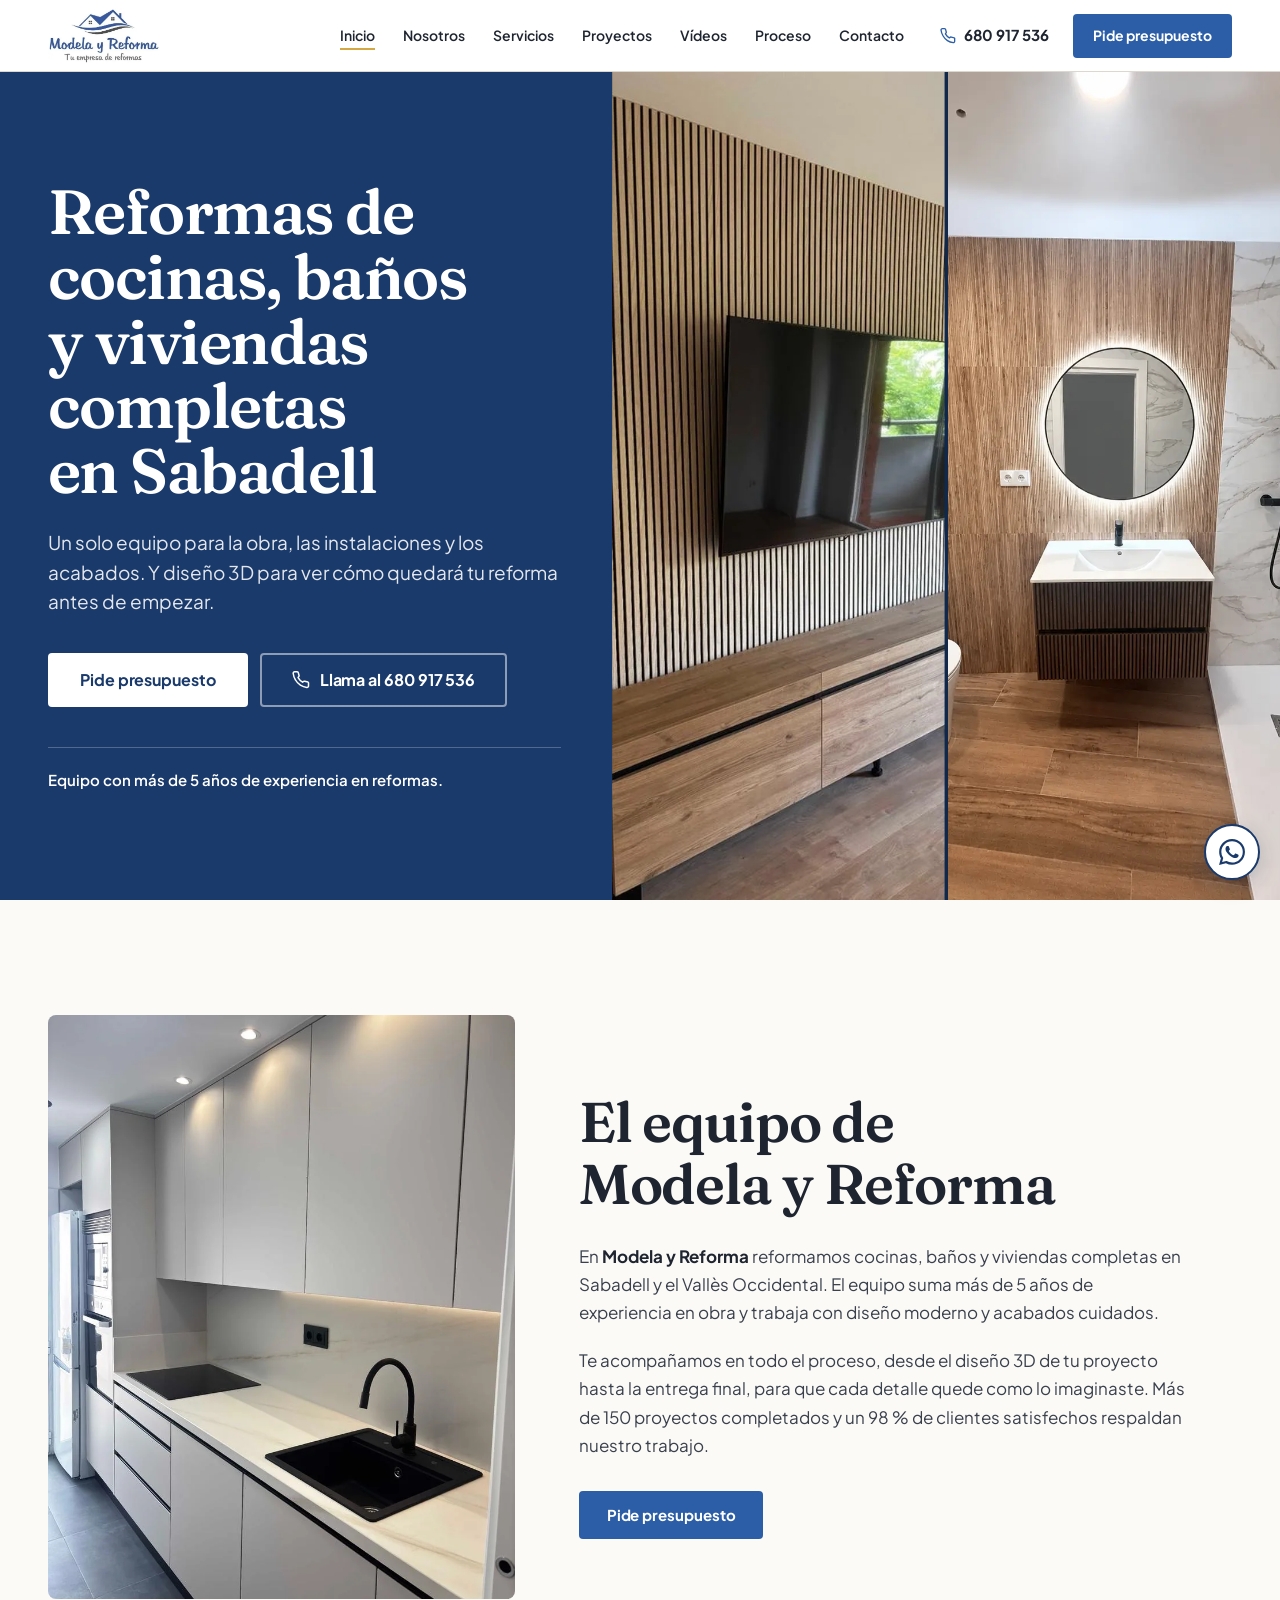
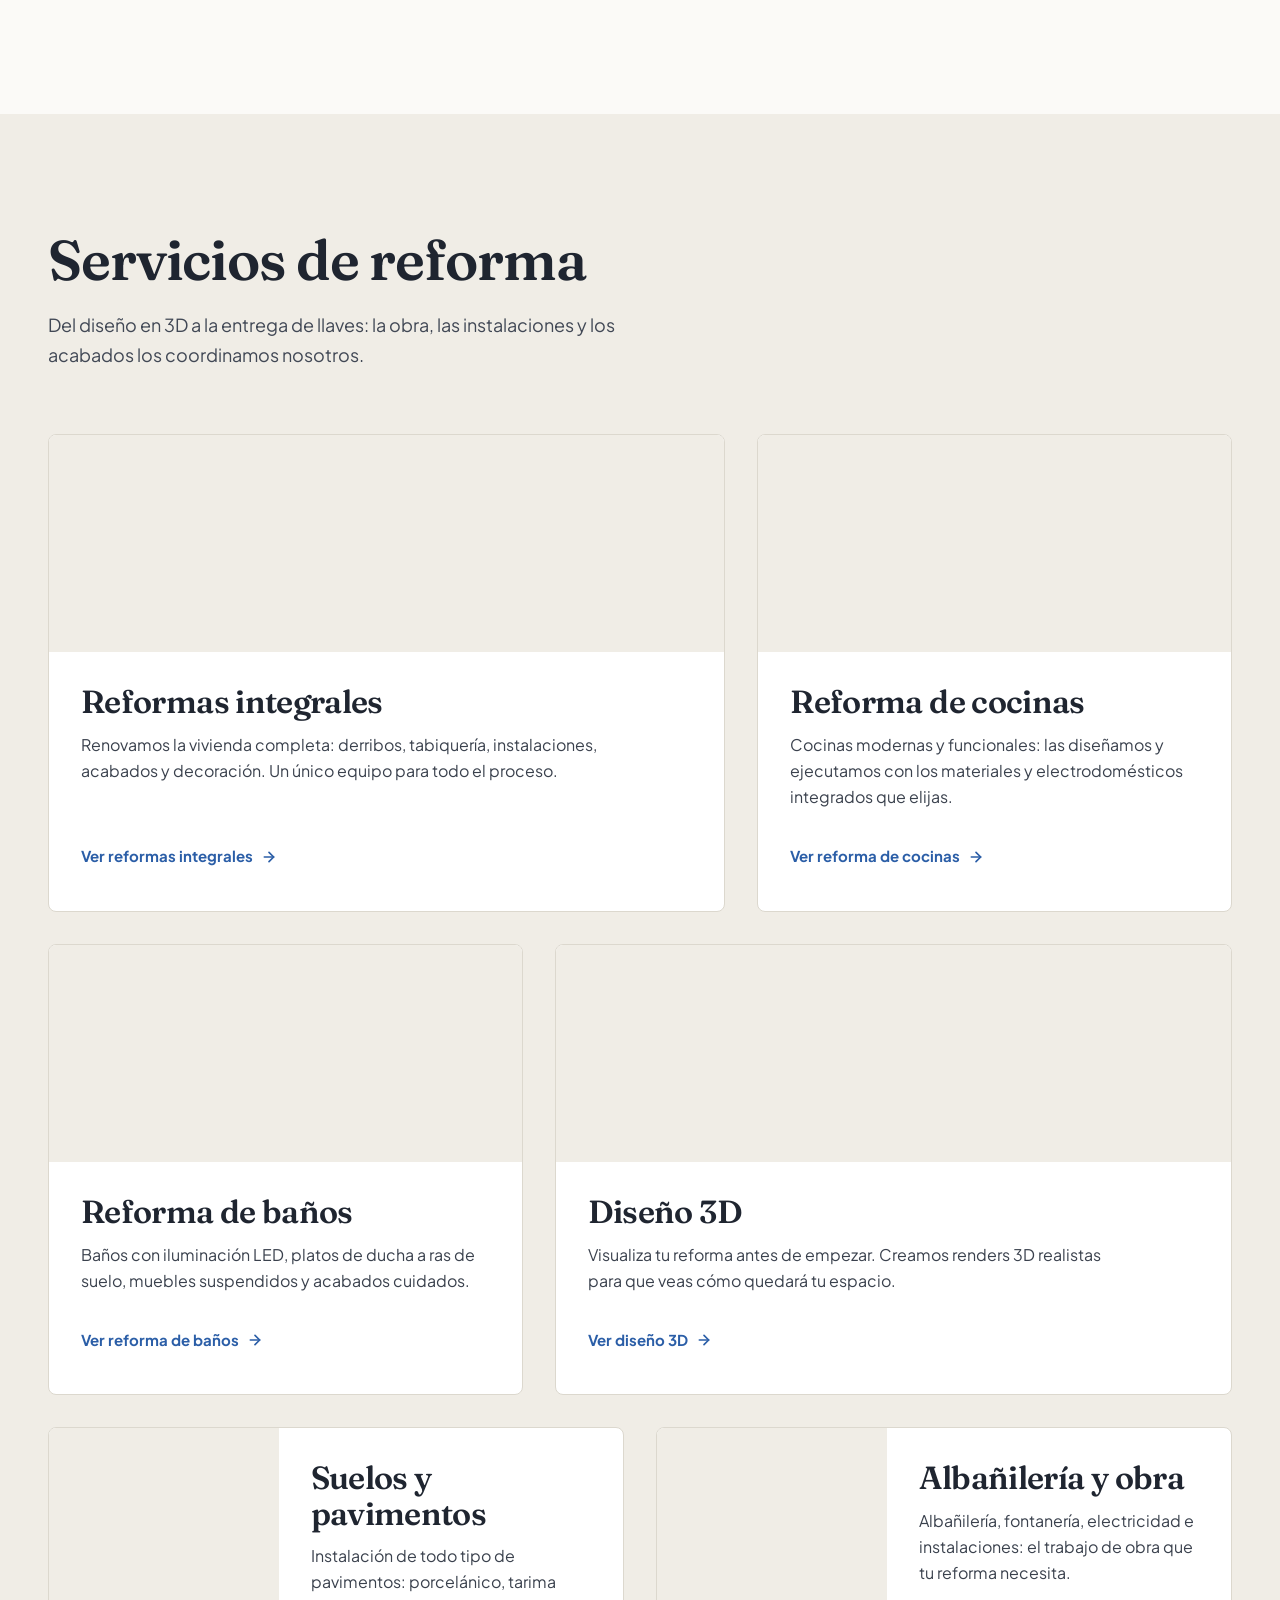
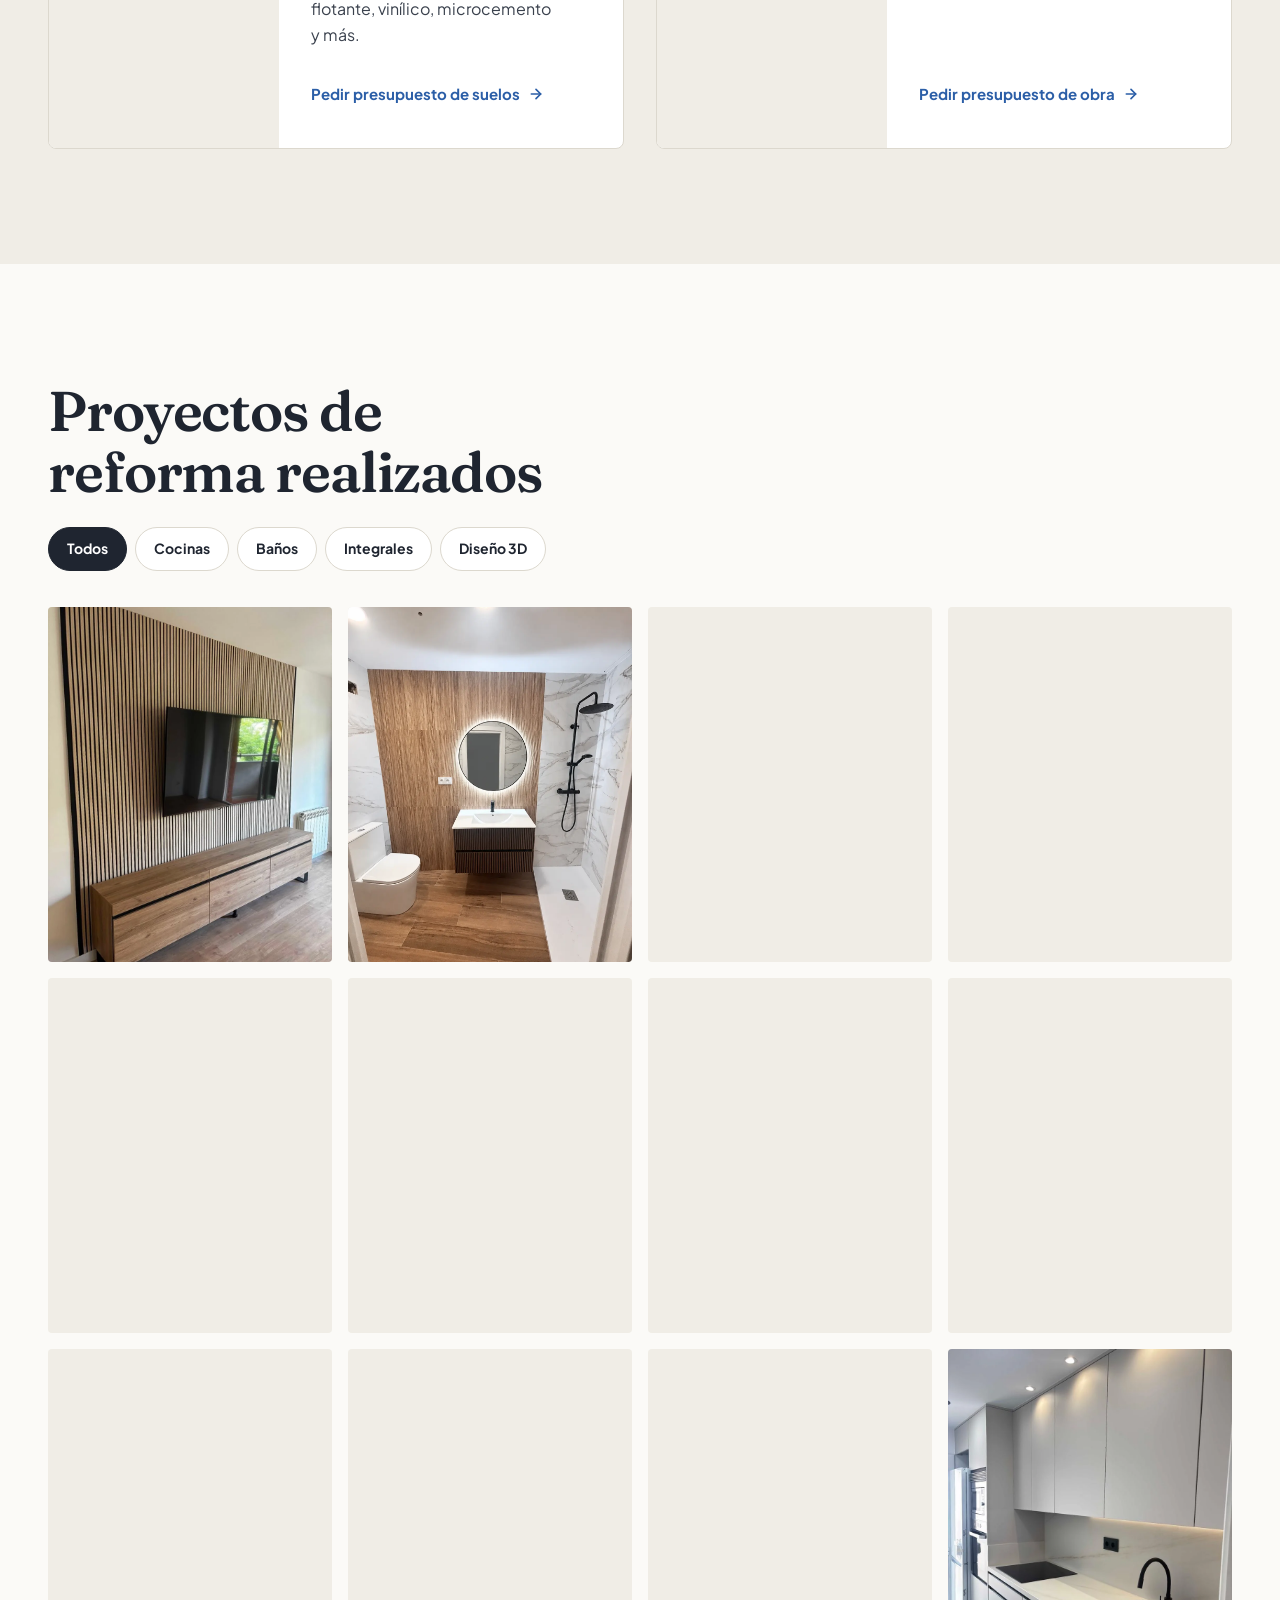
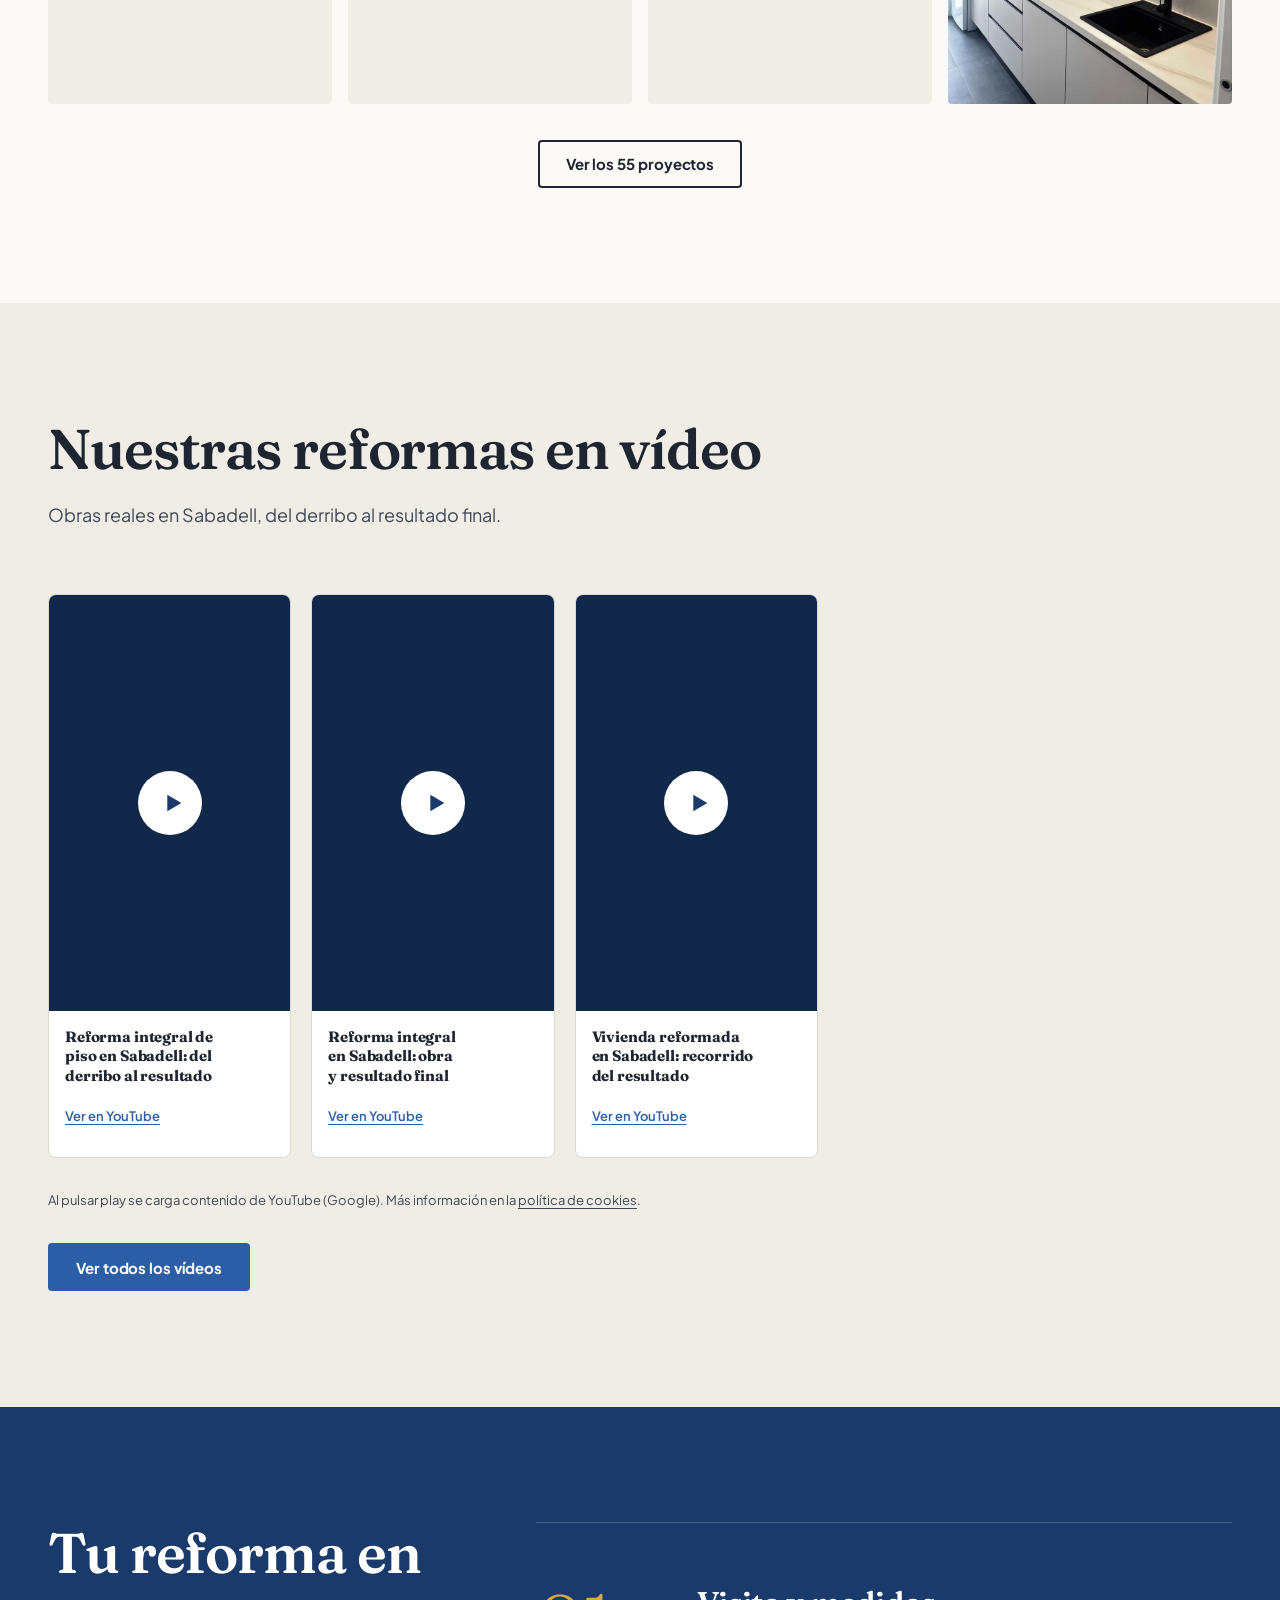
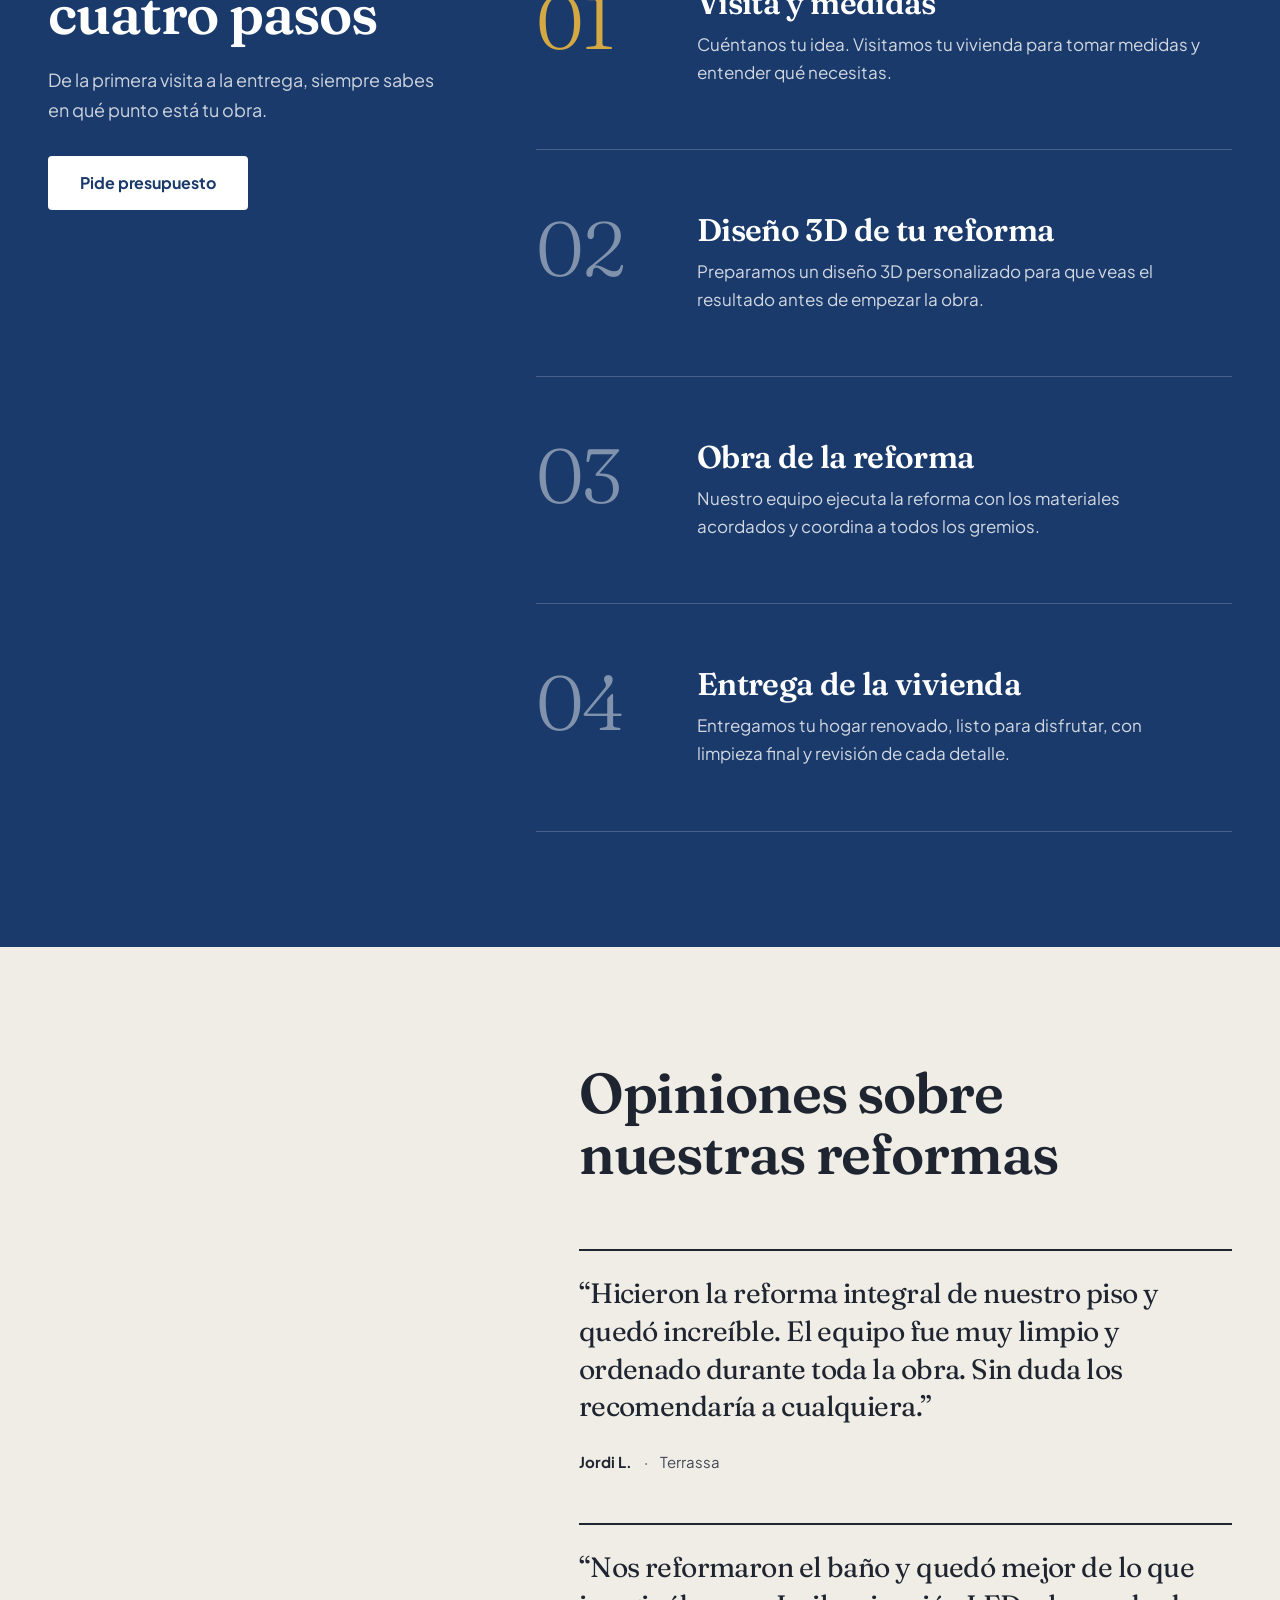
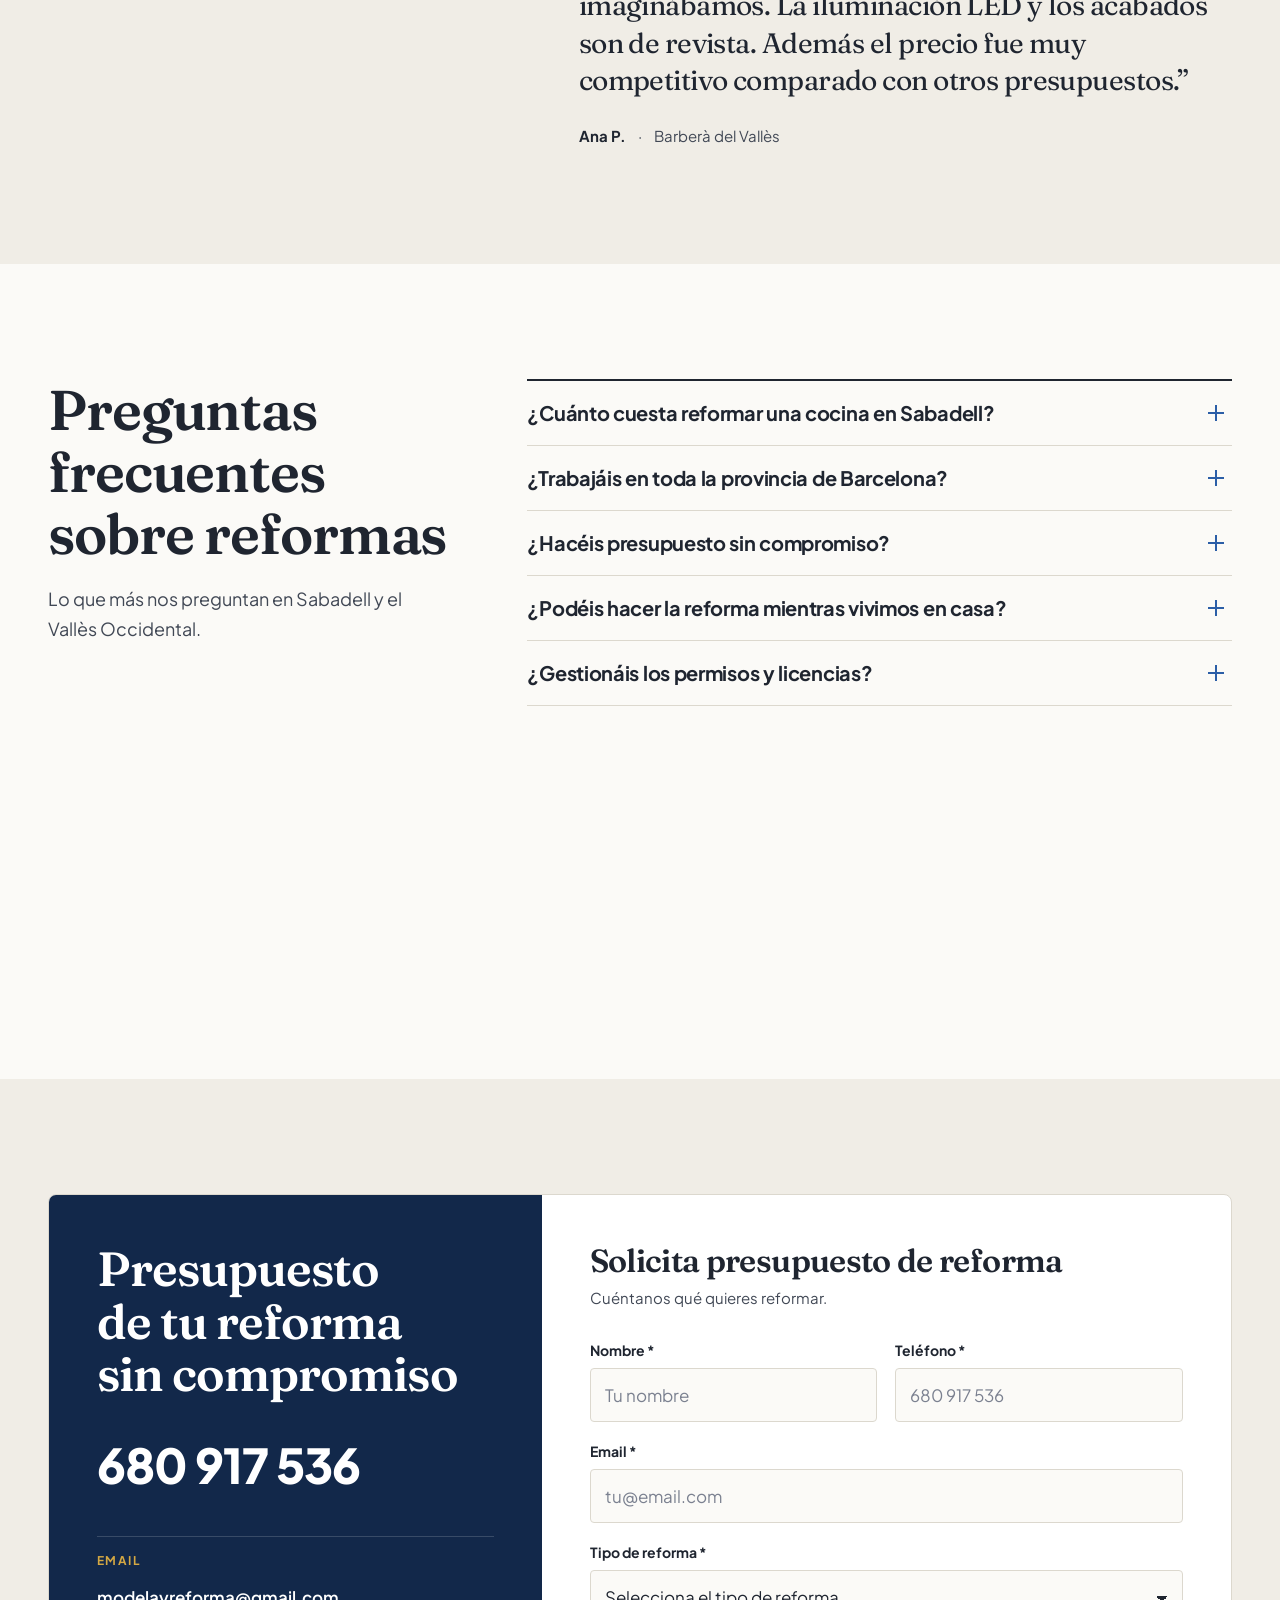
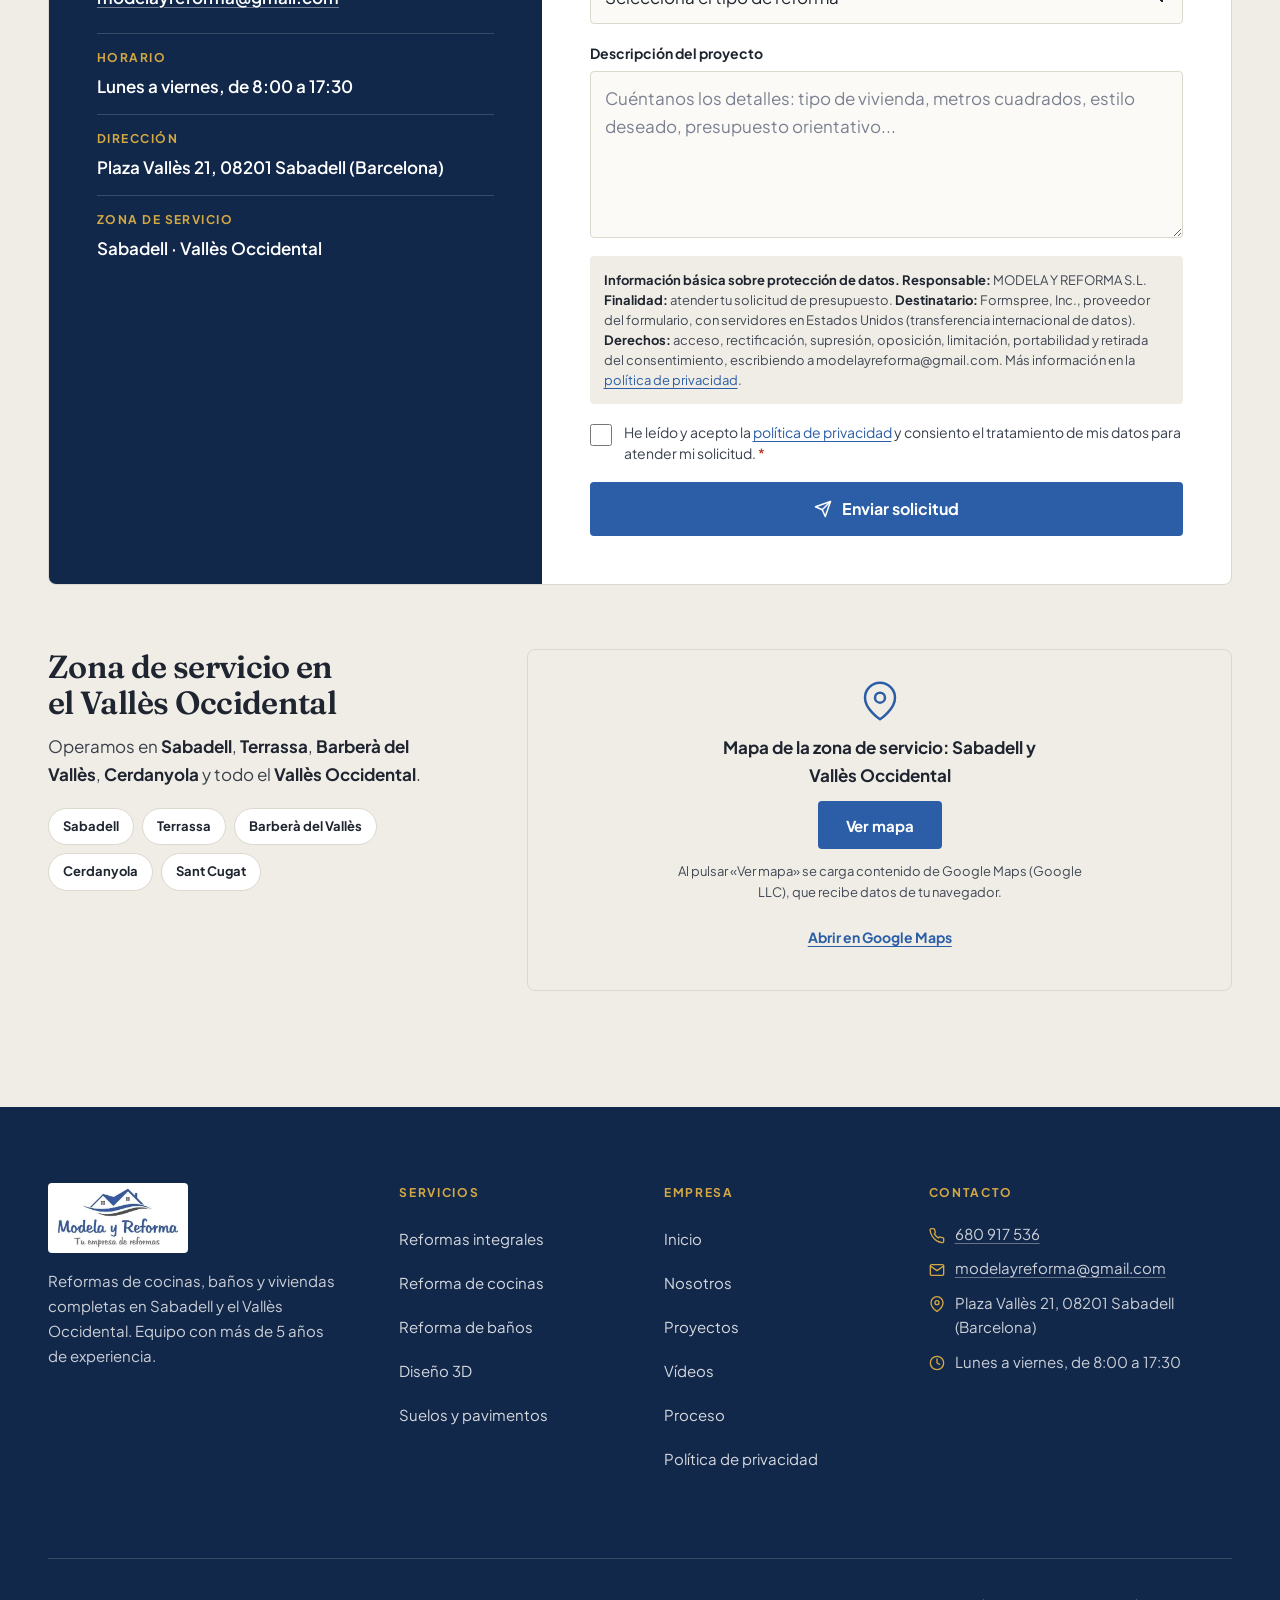
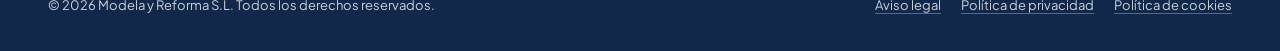
==== commit b2fba37d: "feat(type): Fraunces autoalojada como tipografía de titulares" ====
--- a/index.html
+++ b/index.html
@@ -46,6 +46,7 @@
 
   <!-- FONT (self-hosted) -->
   <link rel="preload" href="fonts/plus-jakarta-sans-latin.woff2" as="font" type="font/woff2" crossorigin>
+  <link rel="preload" href="fonts/fraunces-latin.woff2" as="font" type="font/woff2" crossorigin>
 
   <!-- LCP IMAGE -->
   <link rel="preload" as="image" href="images/IMG_0057.webp" fetchpriority="high">
--- a/css/styles.css
+++ b/css/styles.css
@@ -6,13 +6,21 @@
    el contraste viene del peso (200 / 800) y del tamaño.
    ============================================================= */
 
-/* ---------- Fuente (SIL OFL 1.1, ver fonts/OFL.txt) ---------- */
+/* ---------- Fuentes (SIL OFL 1.1: fonts/OFL.txt y fonts/OFL-Fraunces.txt) ---------- */
 @font-face {
   font-family: 'Plus Jakarta Sans';
   font-style: normal;
   font-weight: 200 800;
   font-display: swap;
   src: url('../fonts/plus-jakarta-sans-latin.woff2') format('woff2');
+  unicode-range: U+0000-00FF, U+0131, U+0152-0153, U+02BB-02BC, U+02C6, U+02DA, U+02DC, U+0304, U+0308, U+0329, U+2000-206F, U+20AC, U+2122, U+2191, U+2193, U+2212, U+2215, U+FEFF, U+FFFD;
+}
+@font-face {
+  font-family: 'Fraunces';
+  font-style: normal;
+  font-weight: 100 900;
+  font-display: swap;
+  src: url('../fonts/fraunces-latin.woff2') format('woff2');
   unicode-range: U+0000-00FF, U+0131, U+0152-0153, U+02BB-02BC, U+02C6, U+02DA, U+02DC, U+0304, U+0308, U+0329, U+2000-206F, U+20AC, U+2122, U+2191, U+2193, U+2212, U+2215, U+FEFF, U+FFFD;
 }
 
@@ -35,6 +43,7 @@
   --ok: #1d6b3a;
 
   --font: 'Plus Jakarta Sans', -apple-system, 'Segoe UI', Roboto, sans-serif;
+  --font-display: 'Fraunces', Georgia, 'Times New Roman', serif;
 
   --nav-height: 72px;
   --gutter: clamp(20px, 4vw, 48px);
@@ -72,7 +81,7 @@
 ul, ol { list-style: none; }
 button, input, select, textarea { font: inherit; color: inherit; }
 button { cursor: pointer; background: none; border: 0; }
-h1, h2, h3, h4 { color: var(--ink); font-weight: 800; line-height: 1.08; letter-spacing: -0.03em; text-wrap: balance; }
+h1, h2, h3, h4 { font-family: var(--font-display); color: var(--ink); font-weight: 600; line-height: 1.1; letter-spacing: -0.02em; text-wrap: balance; }
 p { text-wrap: pretty; }
 strong { font-weight: 700; color: var(--ink); }
 [hidden] { display: none !important; }
@@ -211,7 +220,7 @@
 .hero { display: grid; grid-template-columns: 1fr; margin-top: var(--nav-height); background: var(--blue-deep); }
 .hero__text { padding: clamp(3rem, 8vw, 5rem) var(--gutter); display: flex; align-items: center; }
 .hero__inner { width: 100%; max-width: 38rem; }
-.hero__title { font-size: clamp(2.375rem, 1.5rem + 3vw, 4.25rem); line-height: 1.04; letter-spacing: -0.04em; color: var(--white); }
+.hero__title { font-size: clamp(2.375rem, 1.5rem + 3vw, 4.25rem); line-height: 1.04; letter-spacing: -0.025em; color: var(--white); }
 .hero__lead { margin-top: 1.5rem; font-size: 1.1875rem; line-height: 1.55; color: rgba(255, 255, 255, 0.88); max-width: 32rem; }
 .hero__actions { display: flex; flex-wrap: wrap; gap: 12px; margin-top: 2.25rem; }
 .hero__fact { margin-top: 2.5rem; padding-top: 1.25rem; border-top: 1px solid rgba(255, 255, 255, 0.24); font-size: 0.9375rem; font-weight: 600; color: var(--white); }
@@ -249,7 +258,7 @@
 .page-hero__grid { display: grid; grid-template-columns: 1fr; }
 .page-hero__text { padding: clamp(2.5rem, 6vw, 4.5rem) var(--gutter); }
 .page-hero__inner { max-width: 36rem; }
-.page-hero__title { font-size: clamp(2.125rem, 1.3rem + 3vw, 3.75rem); letter-spacing: -0.035em; line-height: 1.04; }
+.page-hero__title { font-size: clamp(2.125rem, 1.3rem + 3vw, 3.75rem); letter-spacing: -0.02em; line-height: 1.04; }
 .page-hero__lead { margin-top: 1.5rem; font-size: 1.125rem; color: var(--body); max-width: 32rem; }
 .page-hero__actions { display: flex; flex-wrap: wrap; gap: 12px; margin-top: 2rem; }
 .page-hero__media { min-height: 18rem; position: relative; overflow: hidden; background: var(--blue-ink); }
@@ -300,7 +309,7 @@
 /* Texto largo de páginas de servicio */
 .prose { max-width: 42rem; }
 .prose p { margin-top: 1.1rem; }
-.prose h2, .content-title { margin-top: clamp(2.5rem, 5vw, 3.5rem); font-size: clamp(1.5rem, 1.1rem + 1.4vw, 2.125rem); letter-spacing: -0.025em; }
+.prose h2, .content-title { margin-top: clamp(2.5rem, 5vw, 3.5rem); font-size: clamp(1.5rem, 1.1rem + 1.4vw, 2.125rem); letter-spacing: -0.02em; }
 .prose h2:first-child, .content-title--first { margin-top: 0; }
 .prose p:first-child { margin-top: 0; }
 .prose h2 + p, .content-title + p { margin-top: 1rem; }
@@ -337,7 +346,7 @@
 .service__media--floor img { object-position: 50% 88%; }
 .service__media--obra img { object-position: 50% 35%; }
 .service__body { display: flex; flex-direction: column; flex: 1; padding: clamp(1.25rem, 2.5vw, 2rem); }
-.service__title { font-size: clamp(1.5rem, 1.1rem + 1.2vw, 2rem); letter-spacing: -0.03em; }
+.service__title { font-size: clamp(1.5rem, 1.1rem + 1.2vw, 2rem); letter-spacing: -0.02em; }
 .service__text { margin-top: 0.75rem; color: var(--body); font-size: 1rem; max-width: 34rem; }
 .service__link { margin-top: auto; padding-top: 1.5rem; }
 .service__link .link-arrow { min-height: 44px; align-items: center; }
@@ -480,8 +489,8 @@
 .process__list { counter-reset: step; }
 .step { display: grid; grid-template-columns: auto 1fr; gap: 0 clamp(1.25rem, 3vw, 2.5rem); padding: clamp(1.75rem, 4vw, 3rem) 0; border-top: 1px solid rgba(255, 255, 255, 0.2); }
 .step:last-child { border-bottom: 1px solid rgba(255, 255, 255, 0.2); }
-.step__num { grid-row: span 2; font-size: clamp(2.75rem, 1.6rem + 4vw, 5rem); font-weight: 200; line-height: 0.95; letter-spacing: -0.05em; color: var(--gold); font-variant-numeric: tabular-nums; min-width: 1.6em; }
-.step__title { font-size: clamp(1.375rem, 1rem + 1.2vw, 2rem); letter-spacing: -0.025em; }
+.step__num { grid-row: span 2; font-family: var(--font-display); font-size: clamp(2.75rem, 1.6rem + 4vw, 5rem); font-weight: 300; line-height: 0.95; letter-spacing: -0.02em; color: var(--gold); font-variant-numeric: tabular-nums; min-width: 1.6em; }
+.step__title { font-size: clamp(1.375rem, 1rem + 1.2vw, 2rem); letter-spacing: -0.02em; }
 .step__text { margin-top: 0.6rem; max-width: 32rem; color: rgba(255, 255, 255, 0.8); }
 @media (prefers-reduced-motion: no-preference) {
   .process.has-moment .step__num { color: rgba(255, 255, 255, 0.45); transition: color 400ms var(--ease-out); }
@@ -502,7 +511,7 @@
 .quotes-layout__media img { width: 100%; aspect-ratio: 4 / 5; object-fit: cover; }
 .quotes { display: grid; gap: clamp(2rem, 4vw, 3rem); }
 .quote { display: flex; flex-direction: column; border-top: 2px solid var(--ink); padding-top: 1.5rem; }
-.quote__text { font-size: clamp(1.25rem, 1rem + 1vw, 1.75rem); font-weight: 300; line-height: 1.35; letter-spacing: -0.02em; color: var(--ink); text-wrap: pretty; }
+.quote__text { font-family: var(--font-display); font-size: clamp(1.25rem, 1rem + 1vw, 1.75rem); font-weight: 400; line-height: 1.35; letter-spacing: -0.02em; color: var(--ink); text-wrap: pretty; }
 .quote__author { display: flex; align-items: center; gap: 12px; margin-top: 1.5rem; font-size: 0.9375rem; }
 .quote__name { font-style: normal; font-weight: 700; color: var(--ink); }
 .quote__place { color: var(--muted); }
@@ -542,7 +551,7 @@
 .contact__panel h2 { color: var(--white); font-size: clamp(1.875rem, 1.2rem + 2.4vw, 3rem); }
 .contact__phone {
   display: inline-flex; align-items: center; min-height: 48px; margin-top: 1.5rem;
-  font-size: clamp(1.875rem, 1.2rem + 2.6vw, 3rem); font-weight: 800; letter-spacing: -0.035em; color: var(--white);
+  font-size: clamp(1.875rem, 1.2rem + 2.6vw, 3rem); font-weight: 800; letter-spacing: -0.02em; color: var(--white);
   text-decoration: underline; text-decoration-thickness: 3px; text-underline-offset: 6px; text-decoration-color: transparent;
   transition: text-decoration-color var(--t-base) ease-out;
 }
@@ -553,7 +562,7 @@
 .contact__value { display: block; margin-top: 4px; color: var(--white); font-weight: 600; word-break: break-word; }
 .contact__value a { display: inline-flex; align-items: center; min-height: 44px; text-decoration: underline; text-underline-offset: 3px; text-decoration-color: rgba(255, 255, 255, 0.4); }
 .contact__form { padding: clamp(1.75rem, 4vw, 3rem); }
-.form__title { font-size: clamp(1.5rem, 1.1rem + 1.2vw, 2rem); letter-spacing: -0.03em; }
+.form__title { font-size: clamp(1.5rem, 1.1rem + 1.2vw, 2rem); letter-spacing: -0.02em; }
 .form__subtitle { margin-top: 0.5rem; color: var(--muted); font-size: 0.9375rem; }
 @media (min-width: 960px) { .contact { grid-template-columns: minmax(0, 5fr) minmax(0, 7fr); } }
 
@@ -605,7 +614,7 @@
 
 /* Mapa bajo clic y zonas */
 .zone { display: grid; gap: 1.5rem; margin-top: clamp(2.5rem, 5vw, 4rem); }
-.zone__title { font-size: clamp(1.5rem, 1.1rem + 1.2vw, 2rem); letter-spacing: -0.03em; }
+.zone__title { font-size: clamp(1.5rem, 1.1rem + 1.2vw, 2rem); letter-spacing: -0.02em; }
 .zone__text { margin-top: 0.75rem; max-width: 30rem; }
 .tag-list { display: flex; flex-wrap: wrap; gap: 8px; margin-top: 1.25rem; }
 .tag { padding: 7px 14px; border: 1.5px solid var(--line); border-radius: 999px; font-size: 0.8125rem; font-weight: 700; color: var(--ink); background: var(--white); }
@@ -623,7 +632,7 @@
    ============================================================= */
 .cta-section { background: var(--blue); color: var(--white); padding-block: clamp(3.5rem, 8vw, 6rem); }
 .cta__content { max-width: 46rem; }
-.cta__title { font-size: clamp(2rem, 1.2rem + 3.2vw, 3.5rem); color: var(--white); letter-spacing: -0.035em; }
+.cta__title { font-size: clamp(2rem, 1.2rem + 3.2vw, 3.5rem); color: var(--white); letter-spacing: -0.02em; }
 .cta__desc { margin-top: 1.1rem; font-size: 1.125rem; color: rgba(255, 255, 255, 0.88); max-width: 34rem; }
 .cta__actions { display: flex; flex-wrap: wrap; gap: 12px; margin-top: 2rem; }
 
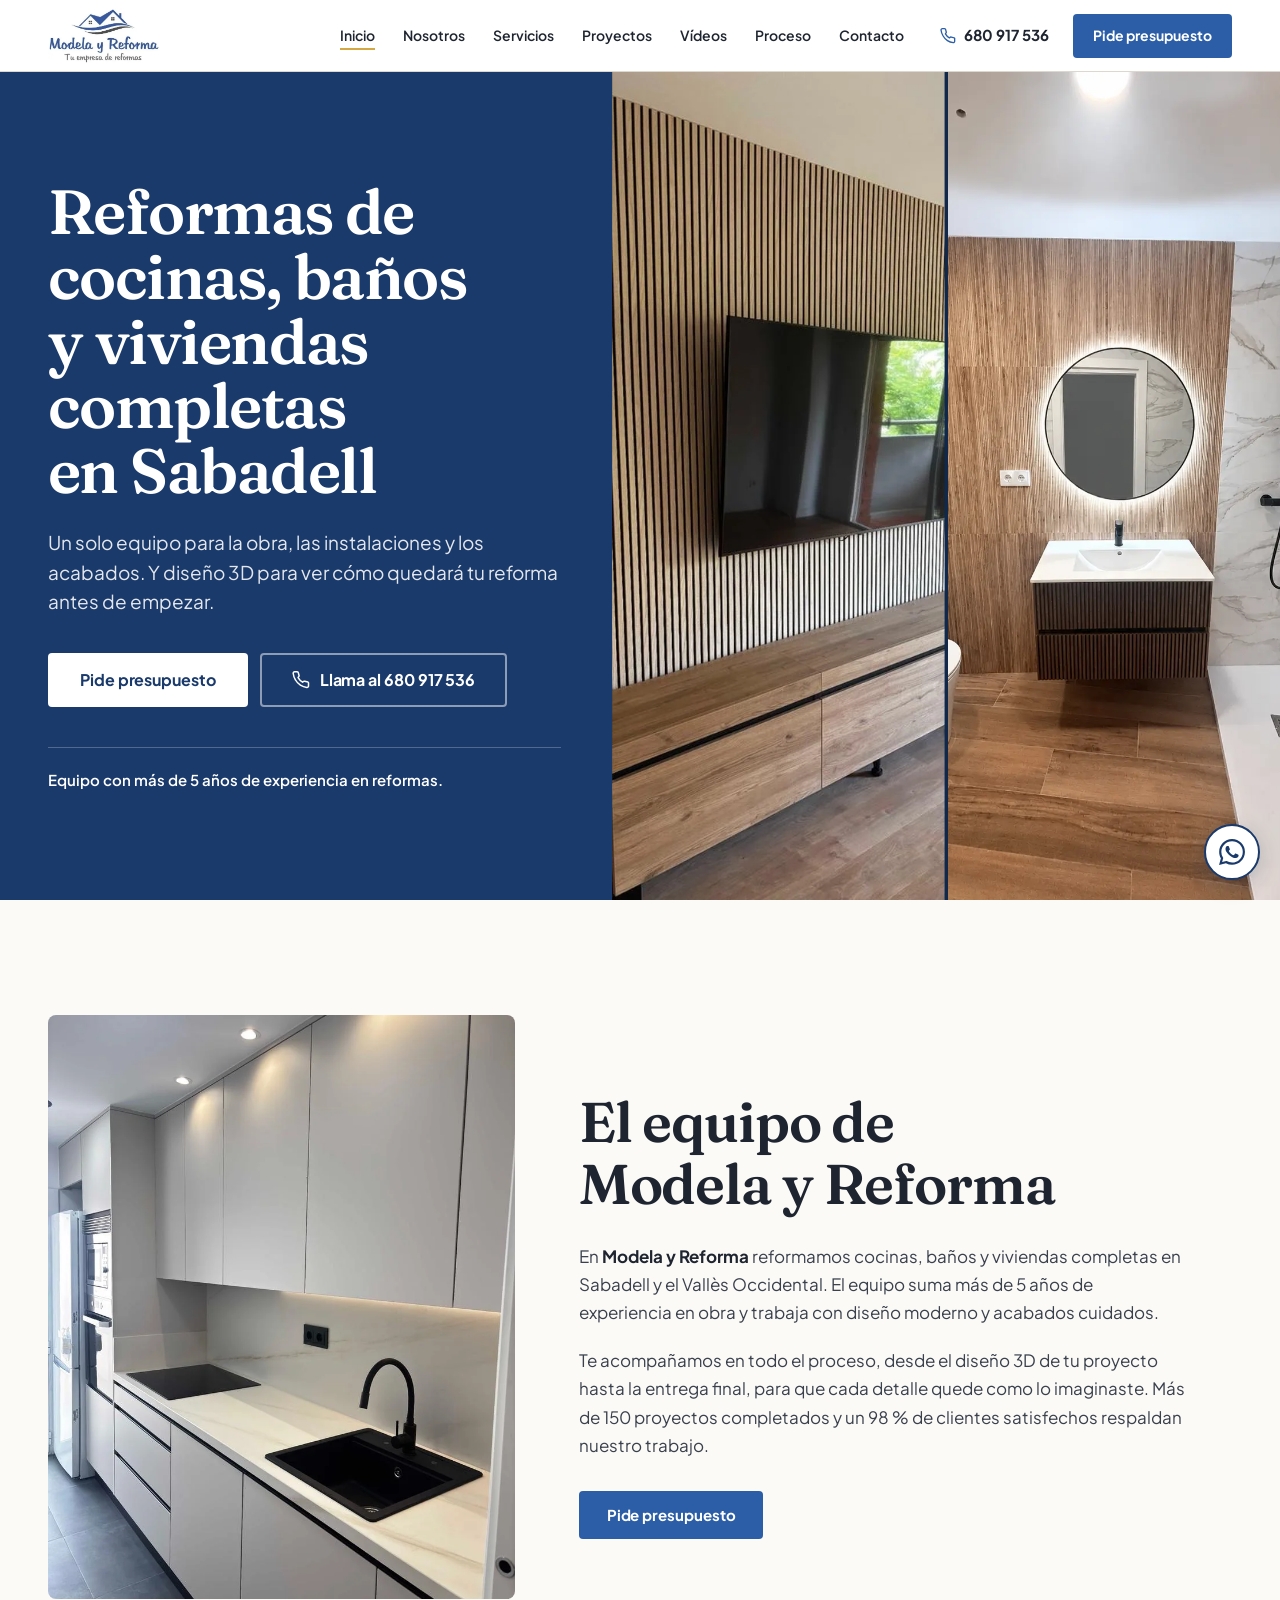
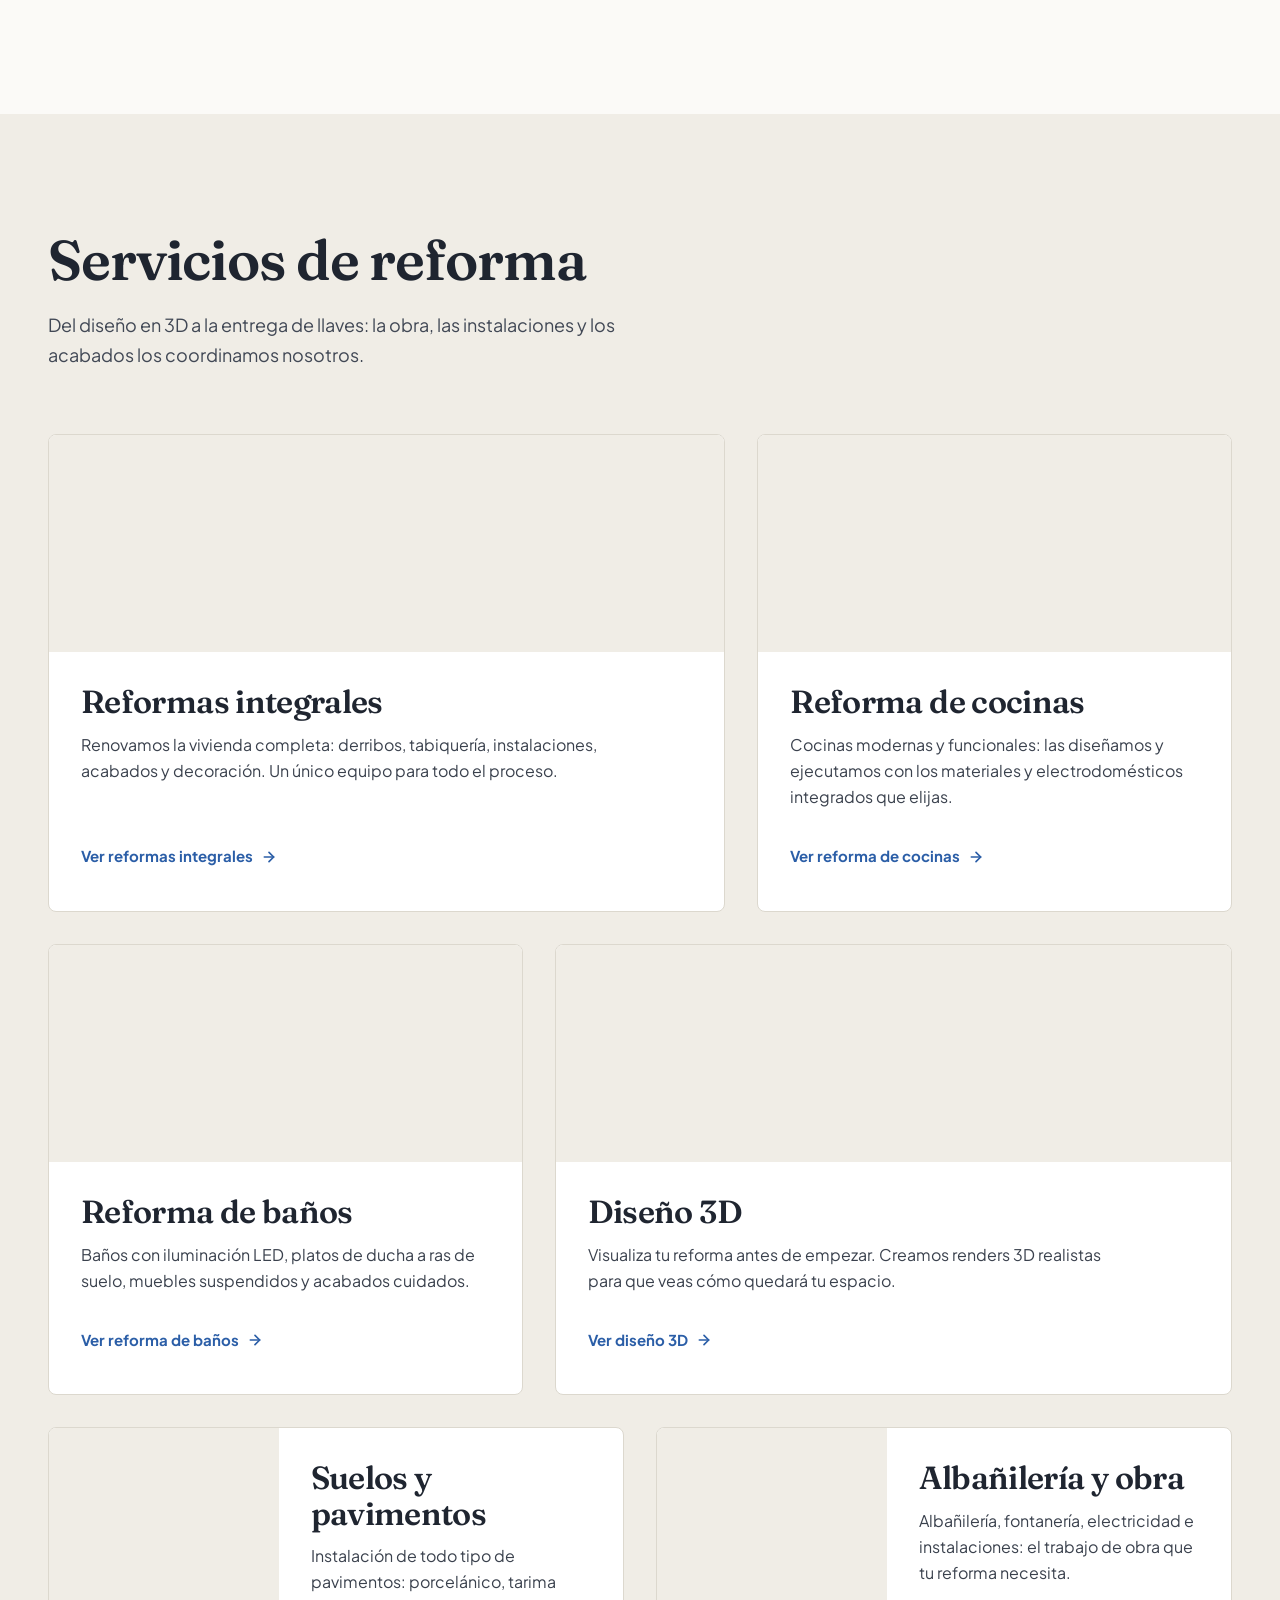
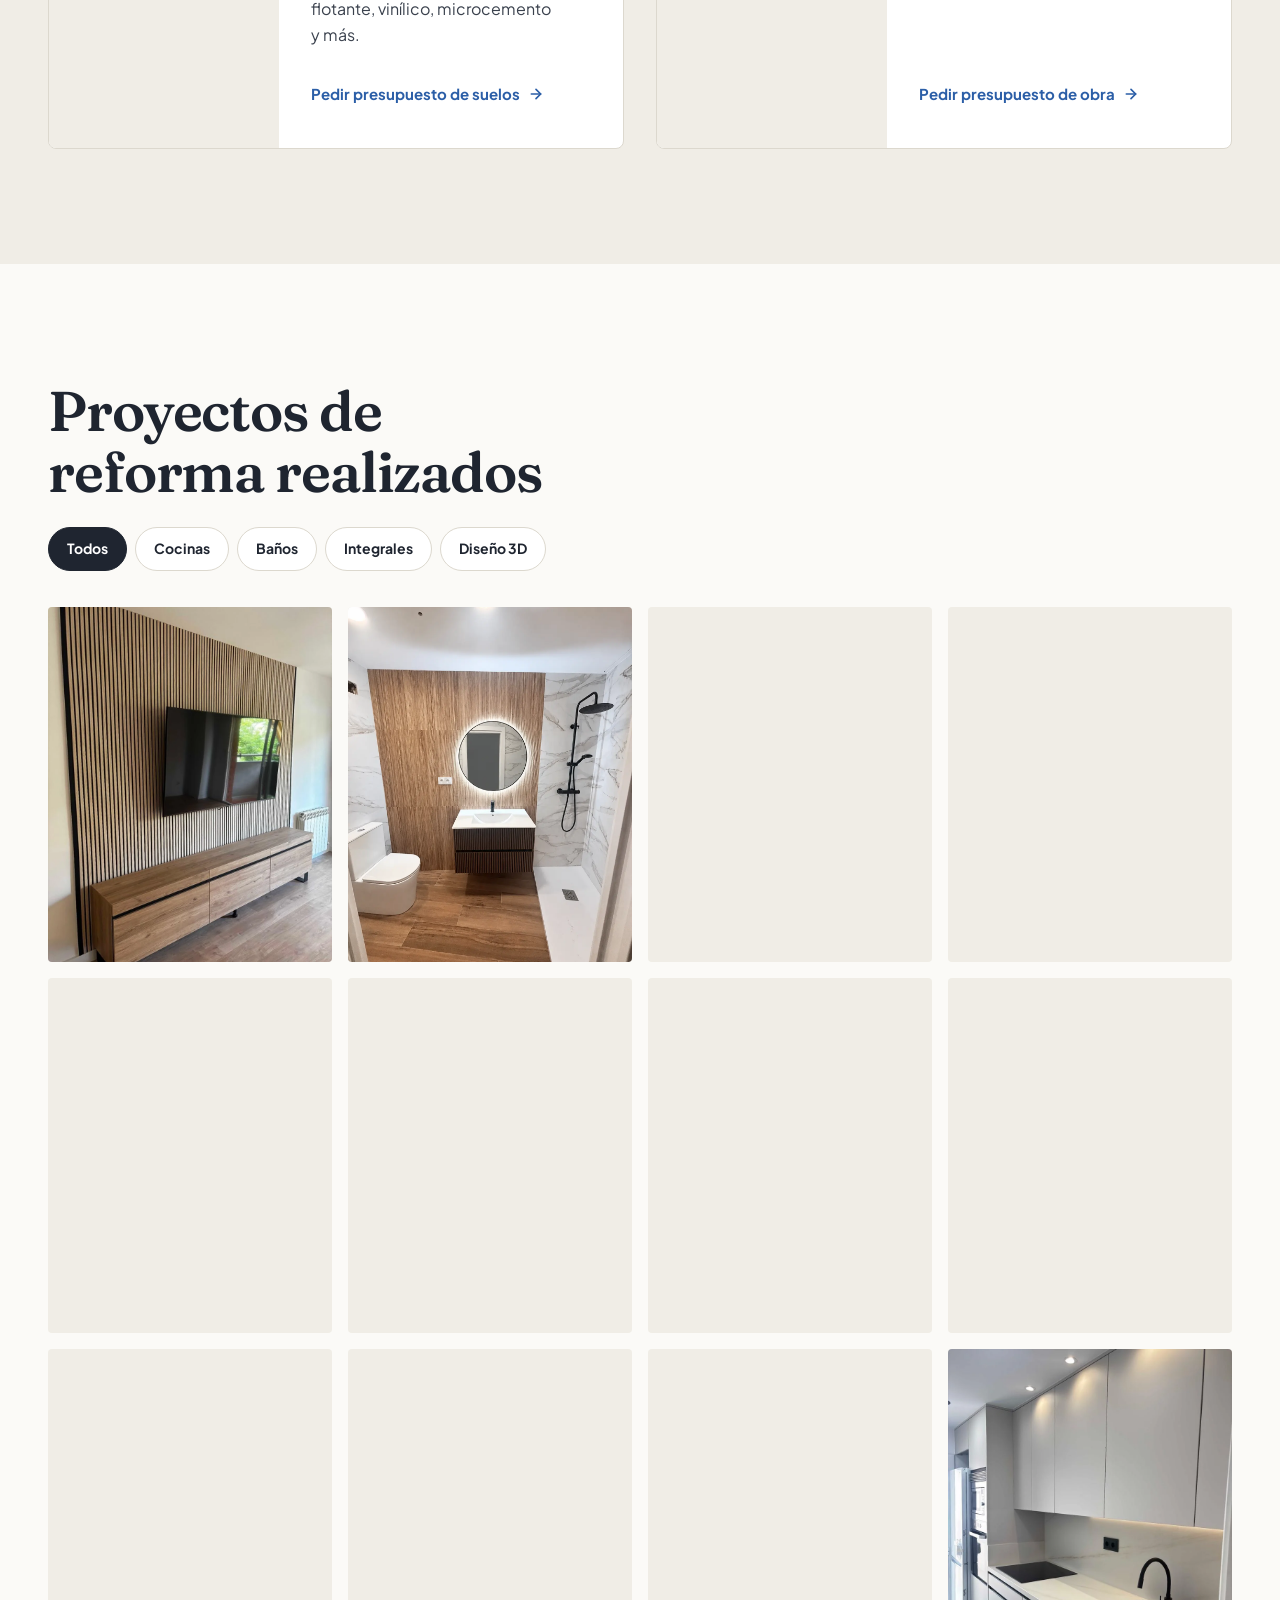
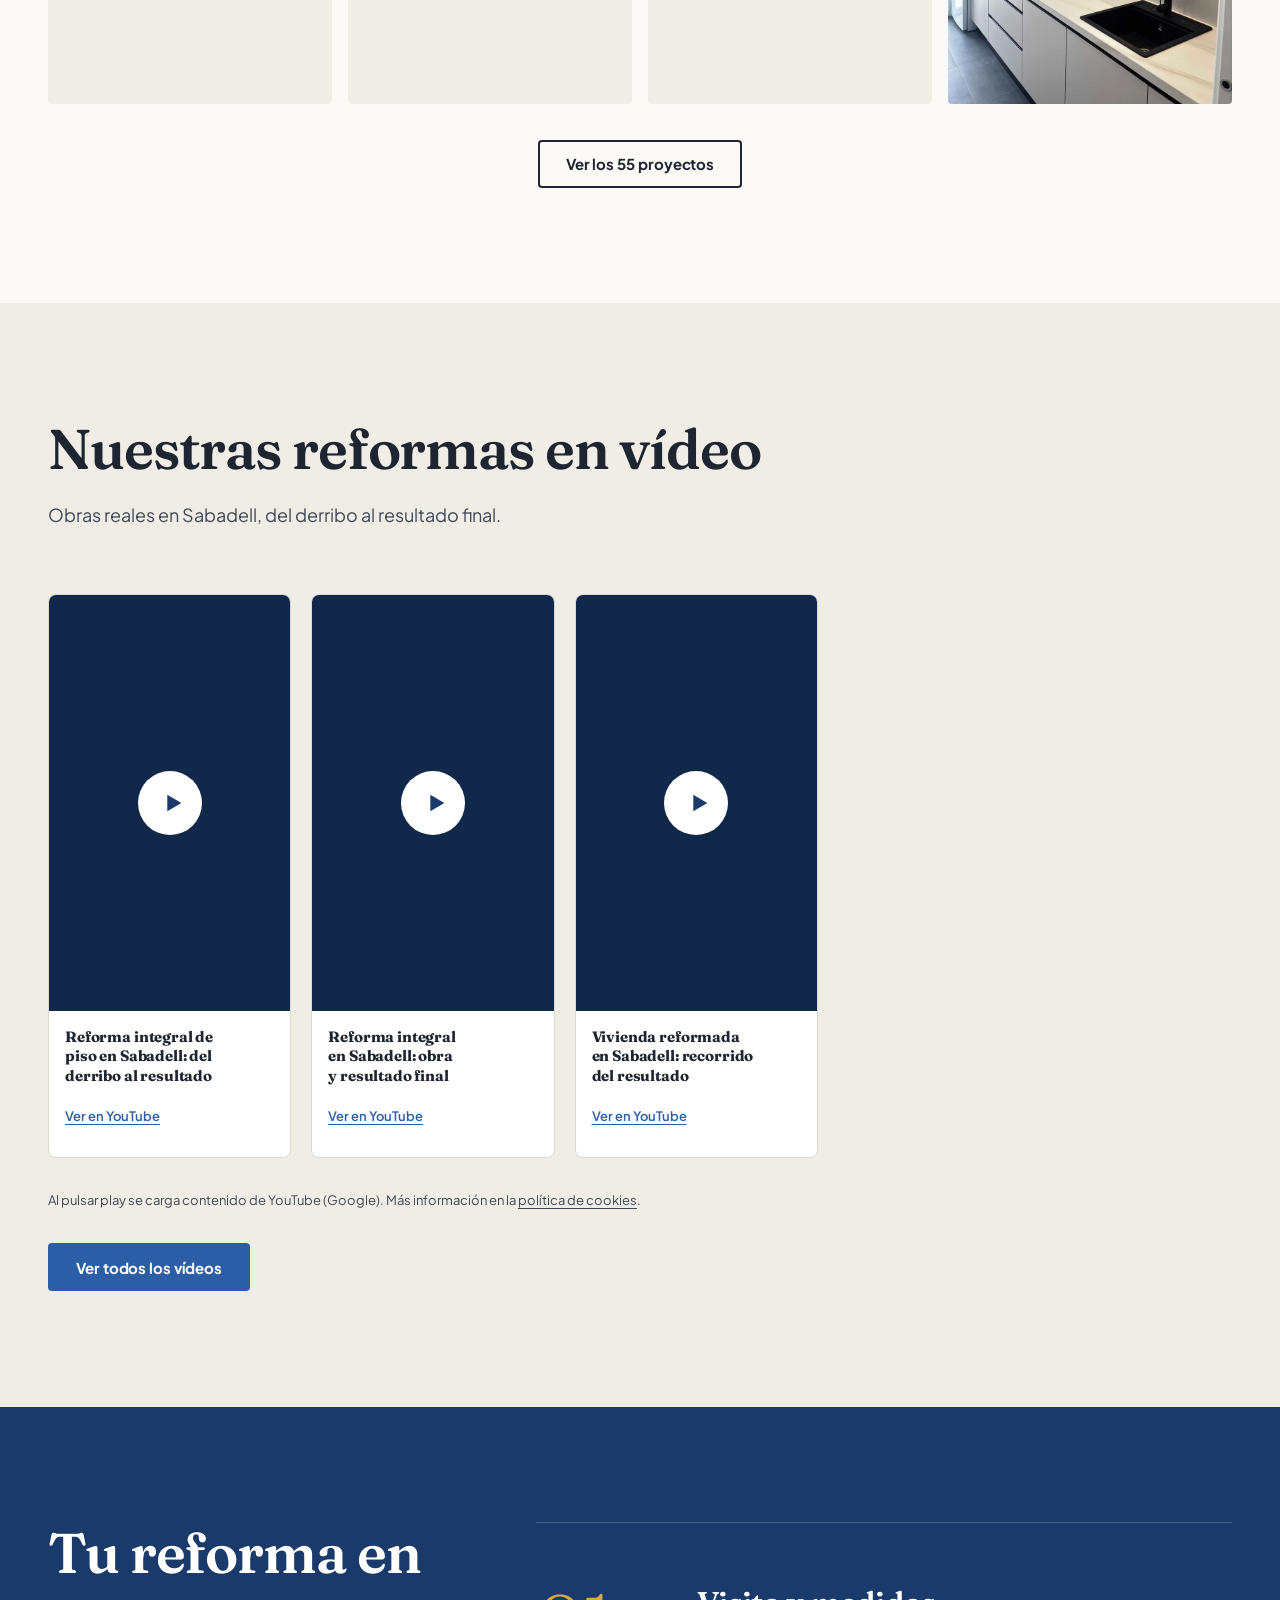
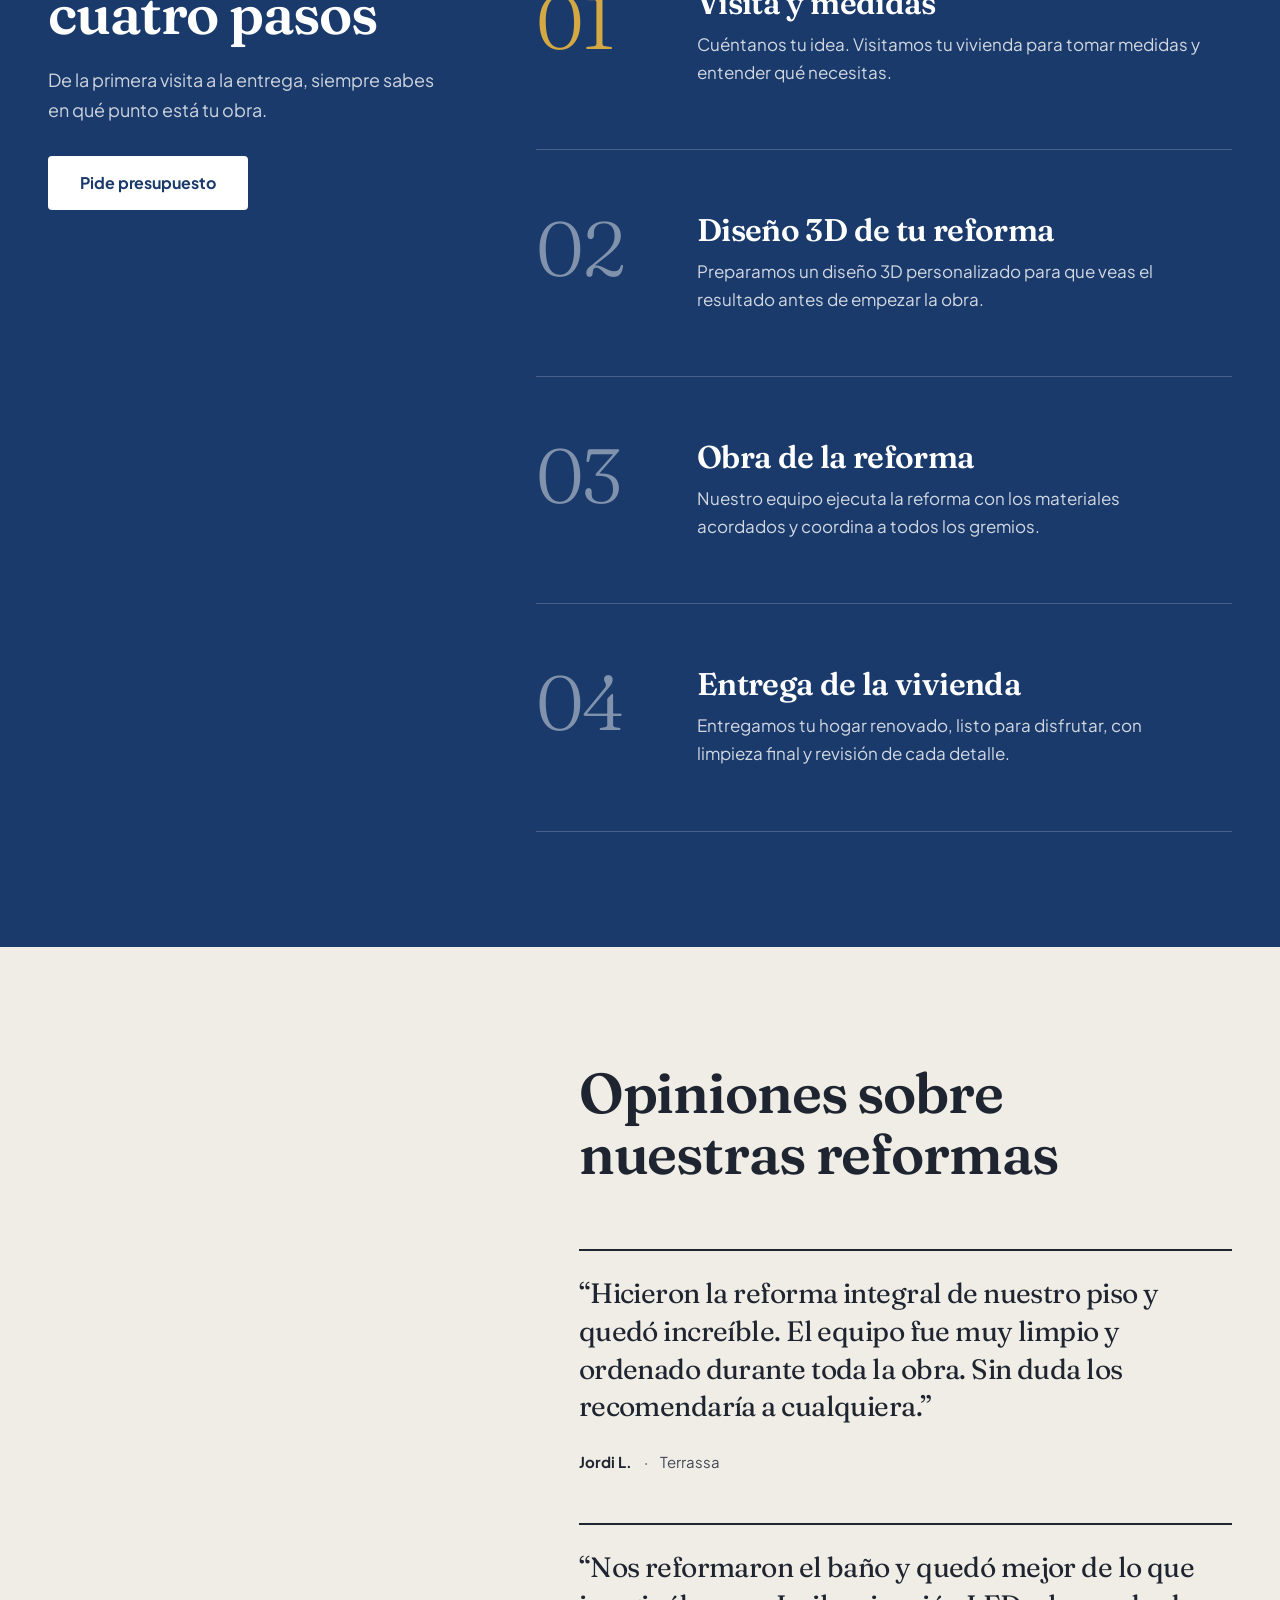
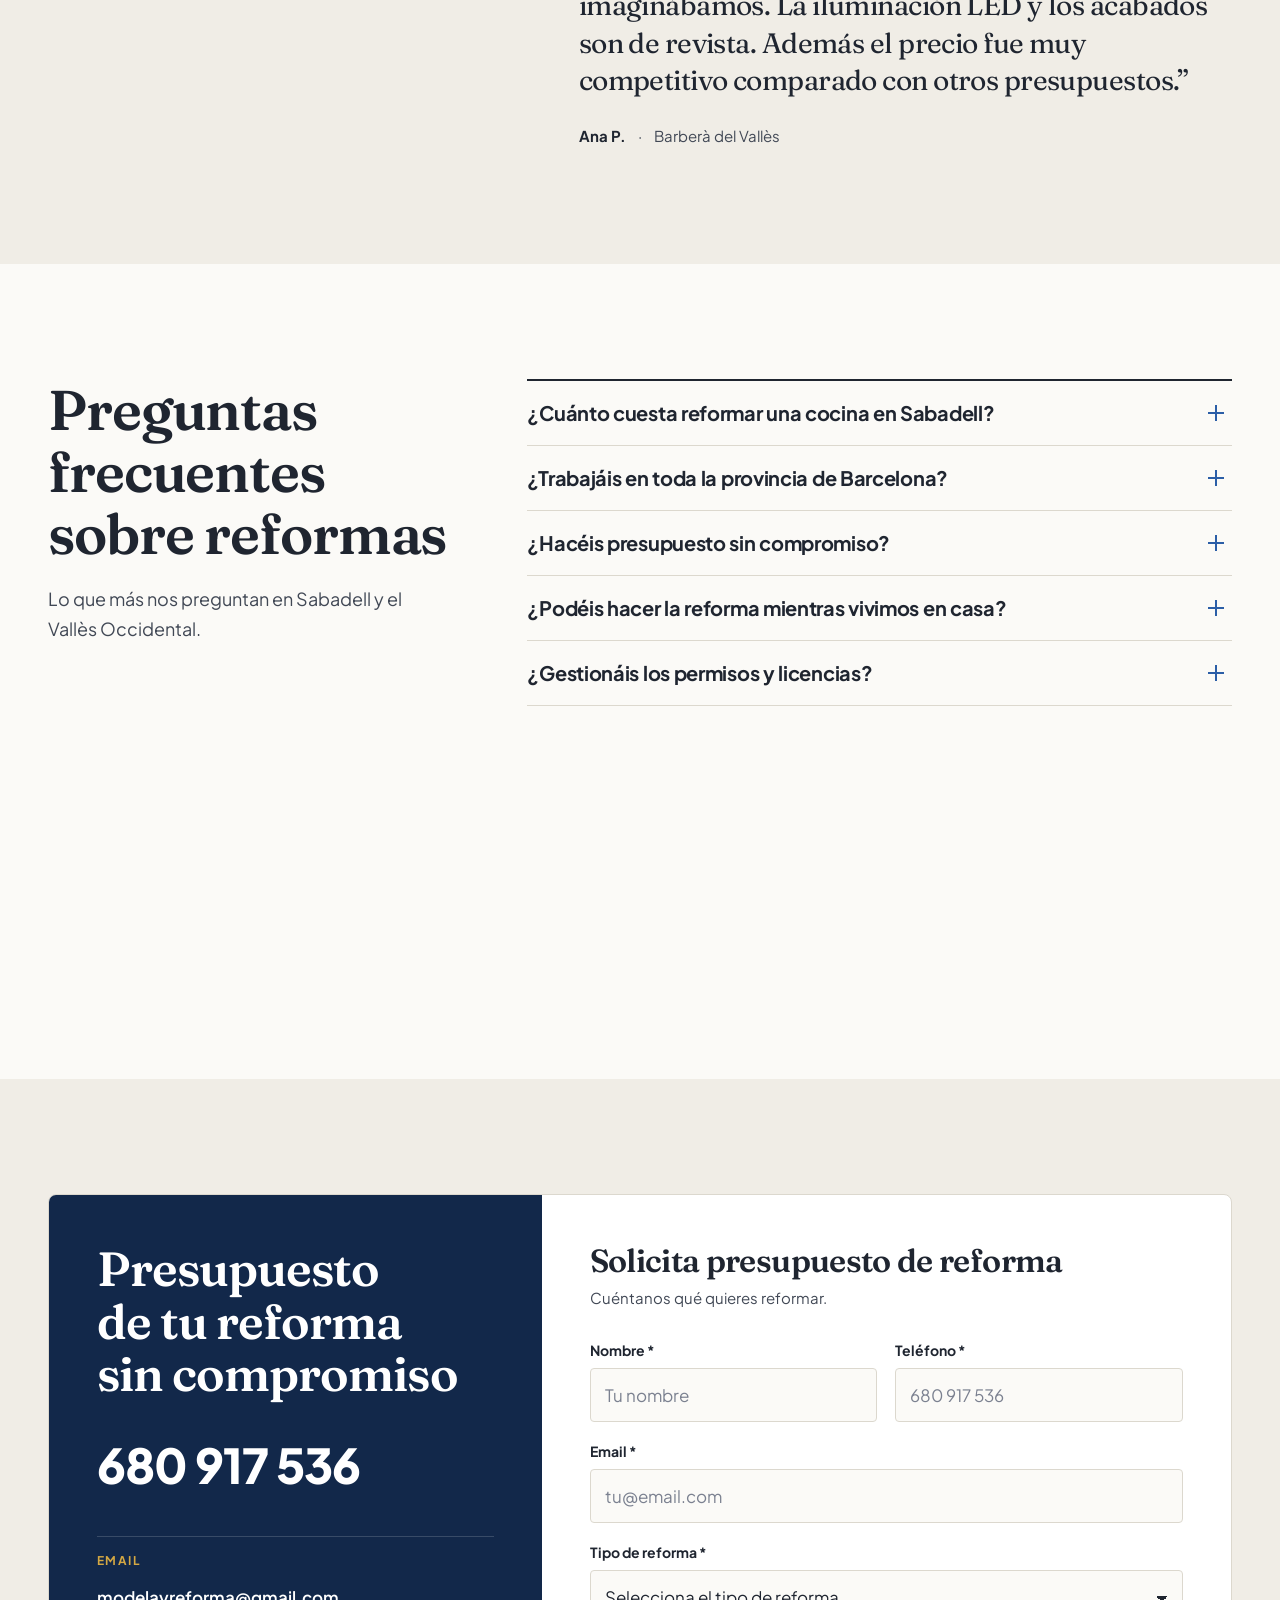
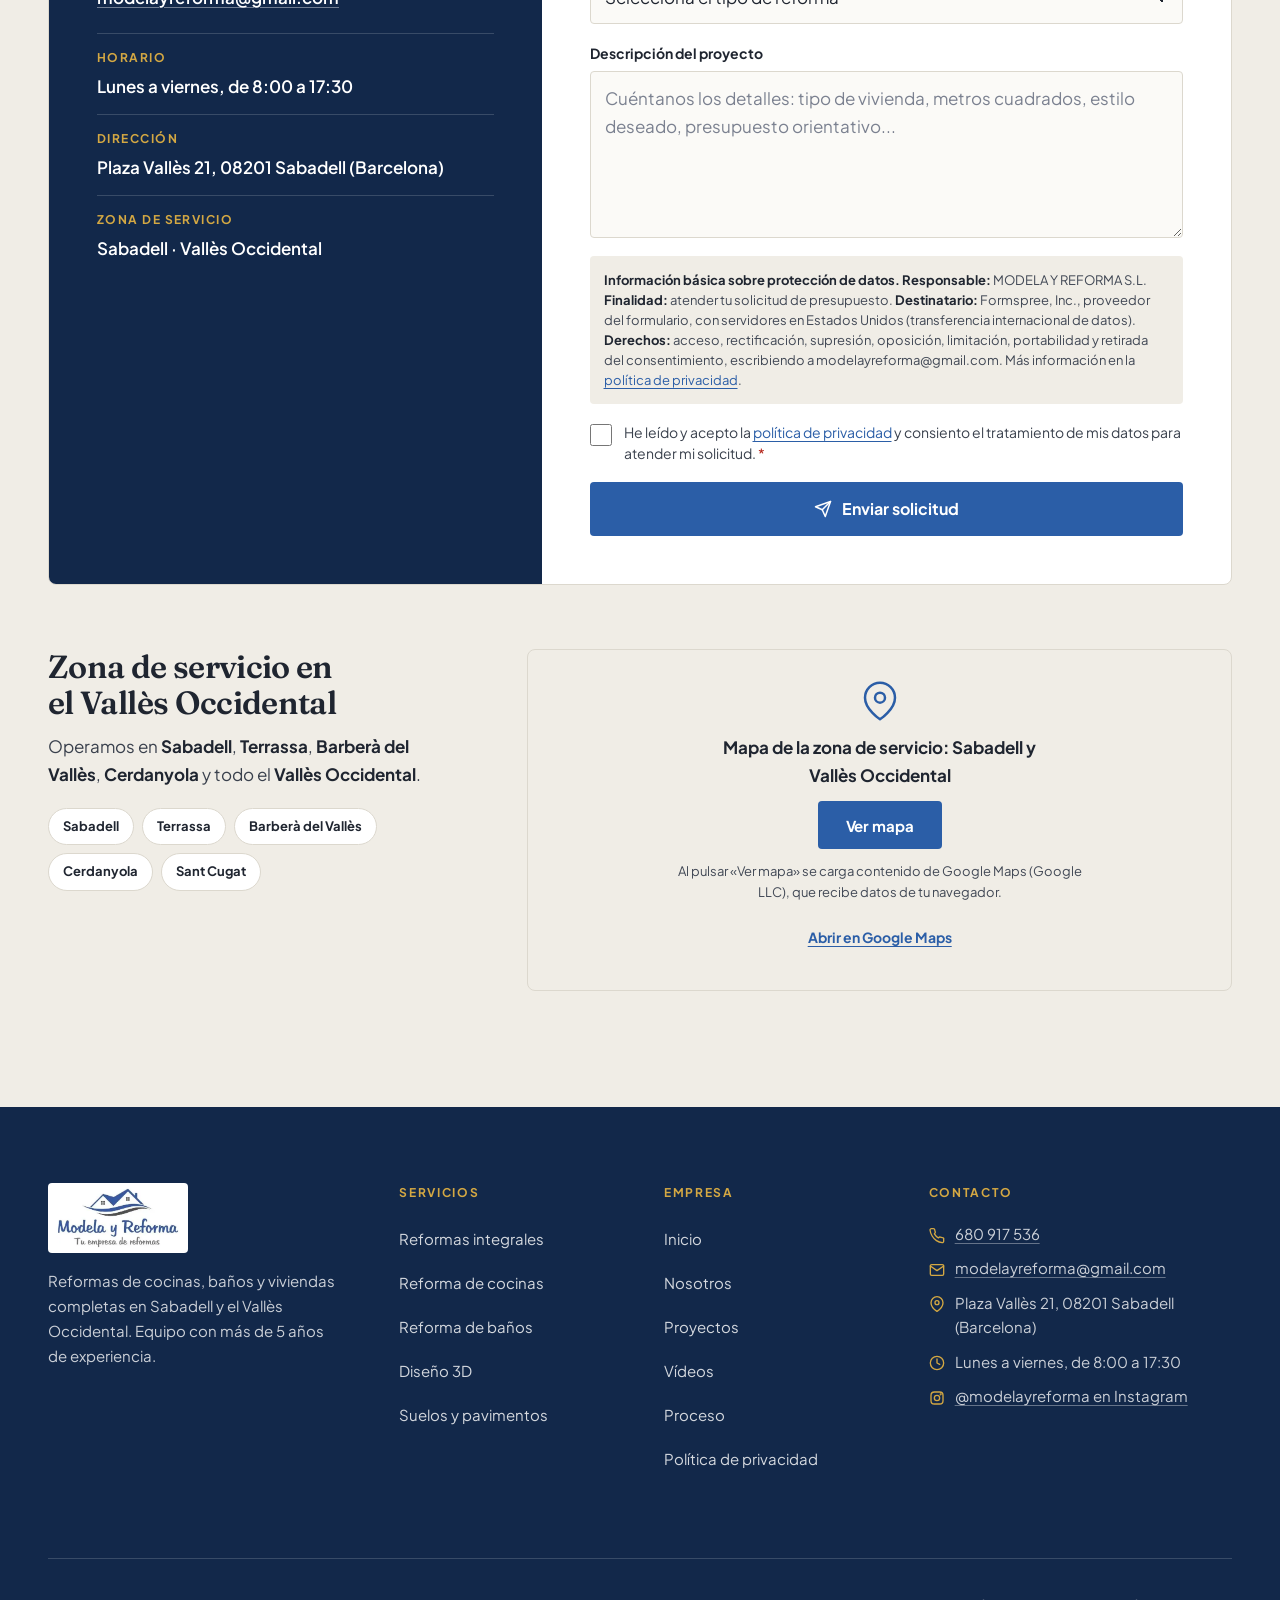
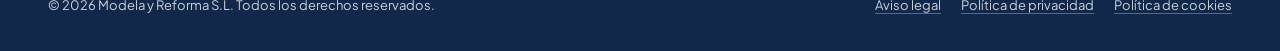
==== commit 61042721: "feat(seo): enlace a Instagram en el pie y sameAs en el JSON-LD" ====
--- a/index.html
+++ b/index.html
@@ -97,6 +97,7 @@
         "closes": "17:30"
       }
     ],
+    "sameAs": ["https://www.instagram.com/modelayreforma/"],
     "priceRange": "€€",
     "hasOfferCatalog": {
       "@type": "OfferCatalog",
@@ -1005,6 +1006,10 @@
             <svg xmlns="http://www.w3.org/2000/svg" viewBox="0 0 24 24" fill="none" stroke="currentColor" stroke-width="2" stroke-linecap="round" stroke-linejoin="round" aria-hidden="true"><circle cx="12" cy="12" r="10"/><polyline points="12 6 12 12 16 14"/></svg>
             <span>Lunes a viernes, de 8:00 a 17:30</span>
           </div>
+          <div class="footer__contact-item">
+            <svg xmlns="http://www.w3.org/2000/svg" viewBox="0 0 24 24" fill="none" stroke="currentColor" stroke-width="2" stroke-linecap="round" stroke-linejoin="round" aria-hidden="true"><rect x="3" y="3" width="18" height="18" rx="5"/><circle cx="12" cy="12" r="4"/><circle cx="17.5" cy="6.5" r=".6" fill="currentColor"/></svg>
+            <a href="https://www.instagram.com/modelayreforma/" target="_blank" rel="noopener noreferrer">@modelayreforma en Instagram<span class="video-card__ext"> (se abre en otra pestaña)</span></a>
+          </div>
         </div>
       </div>
       <div class="footer__bottom">
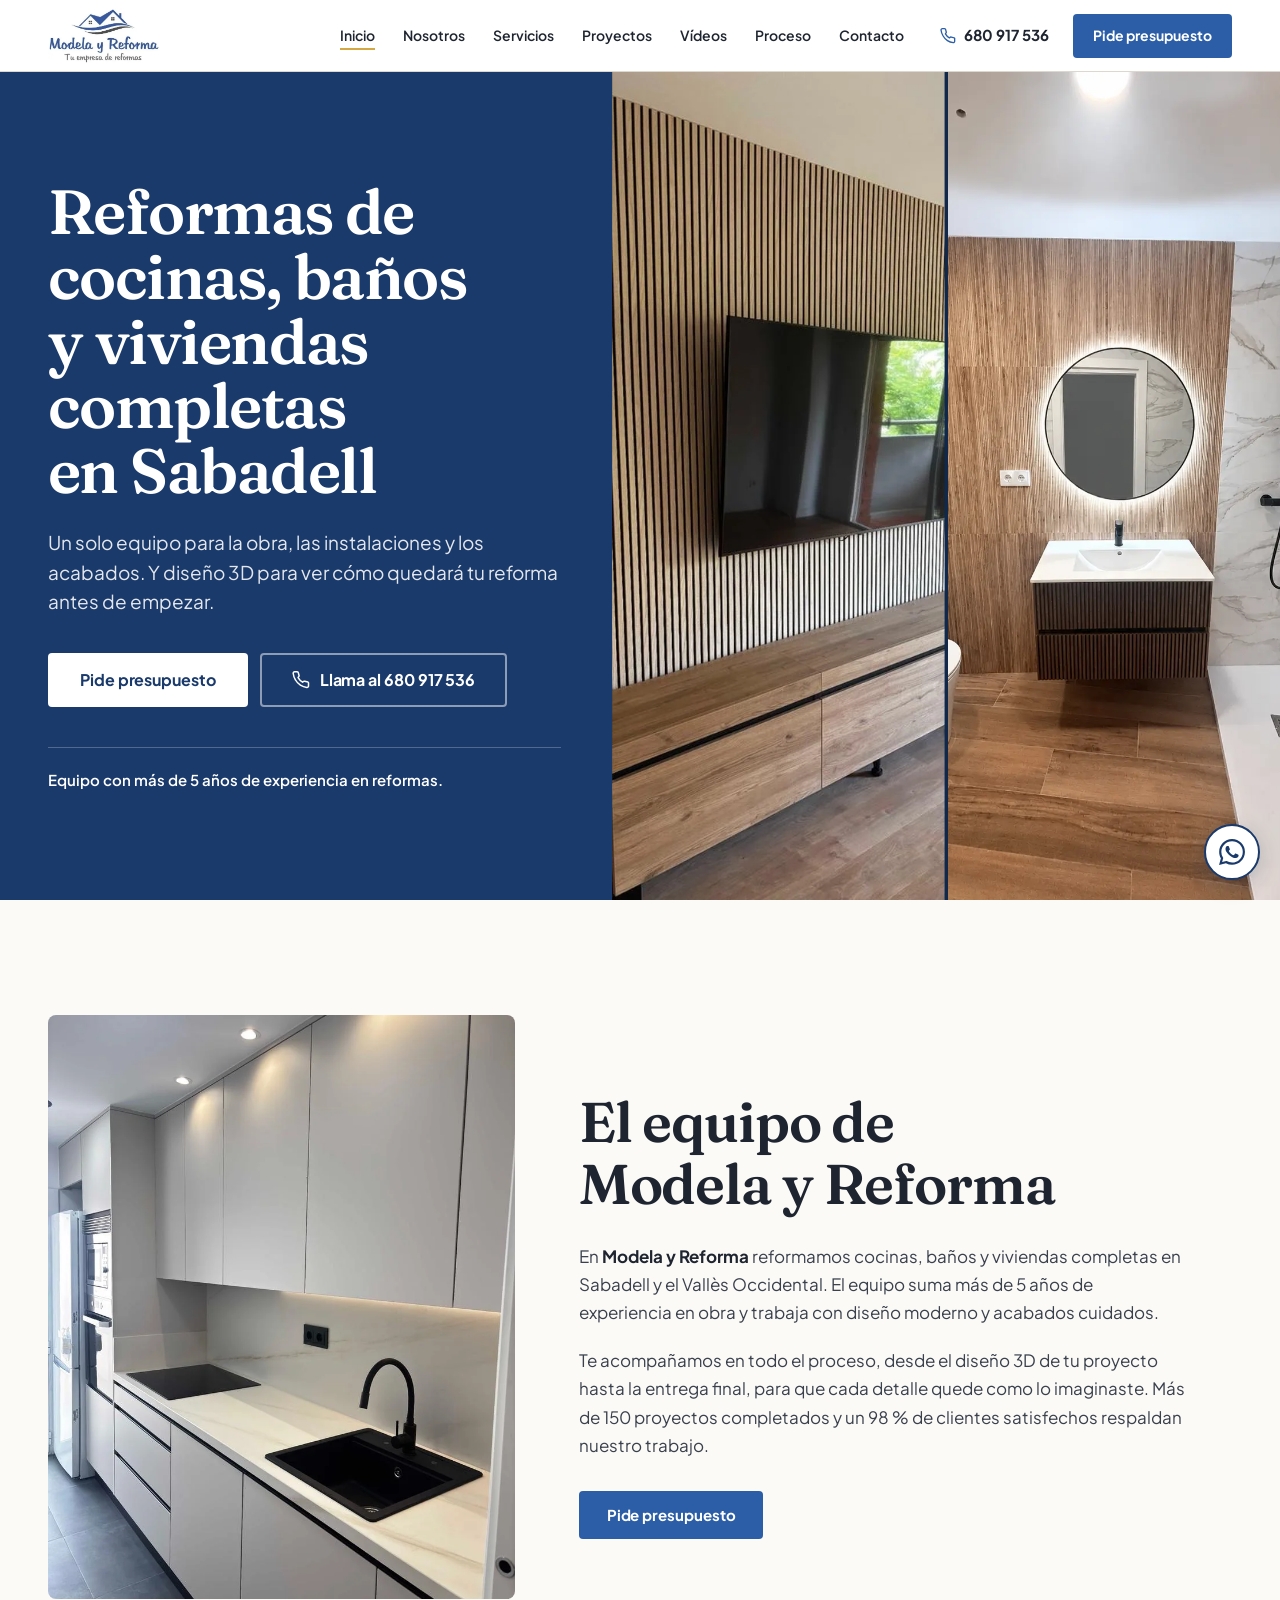
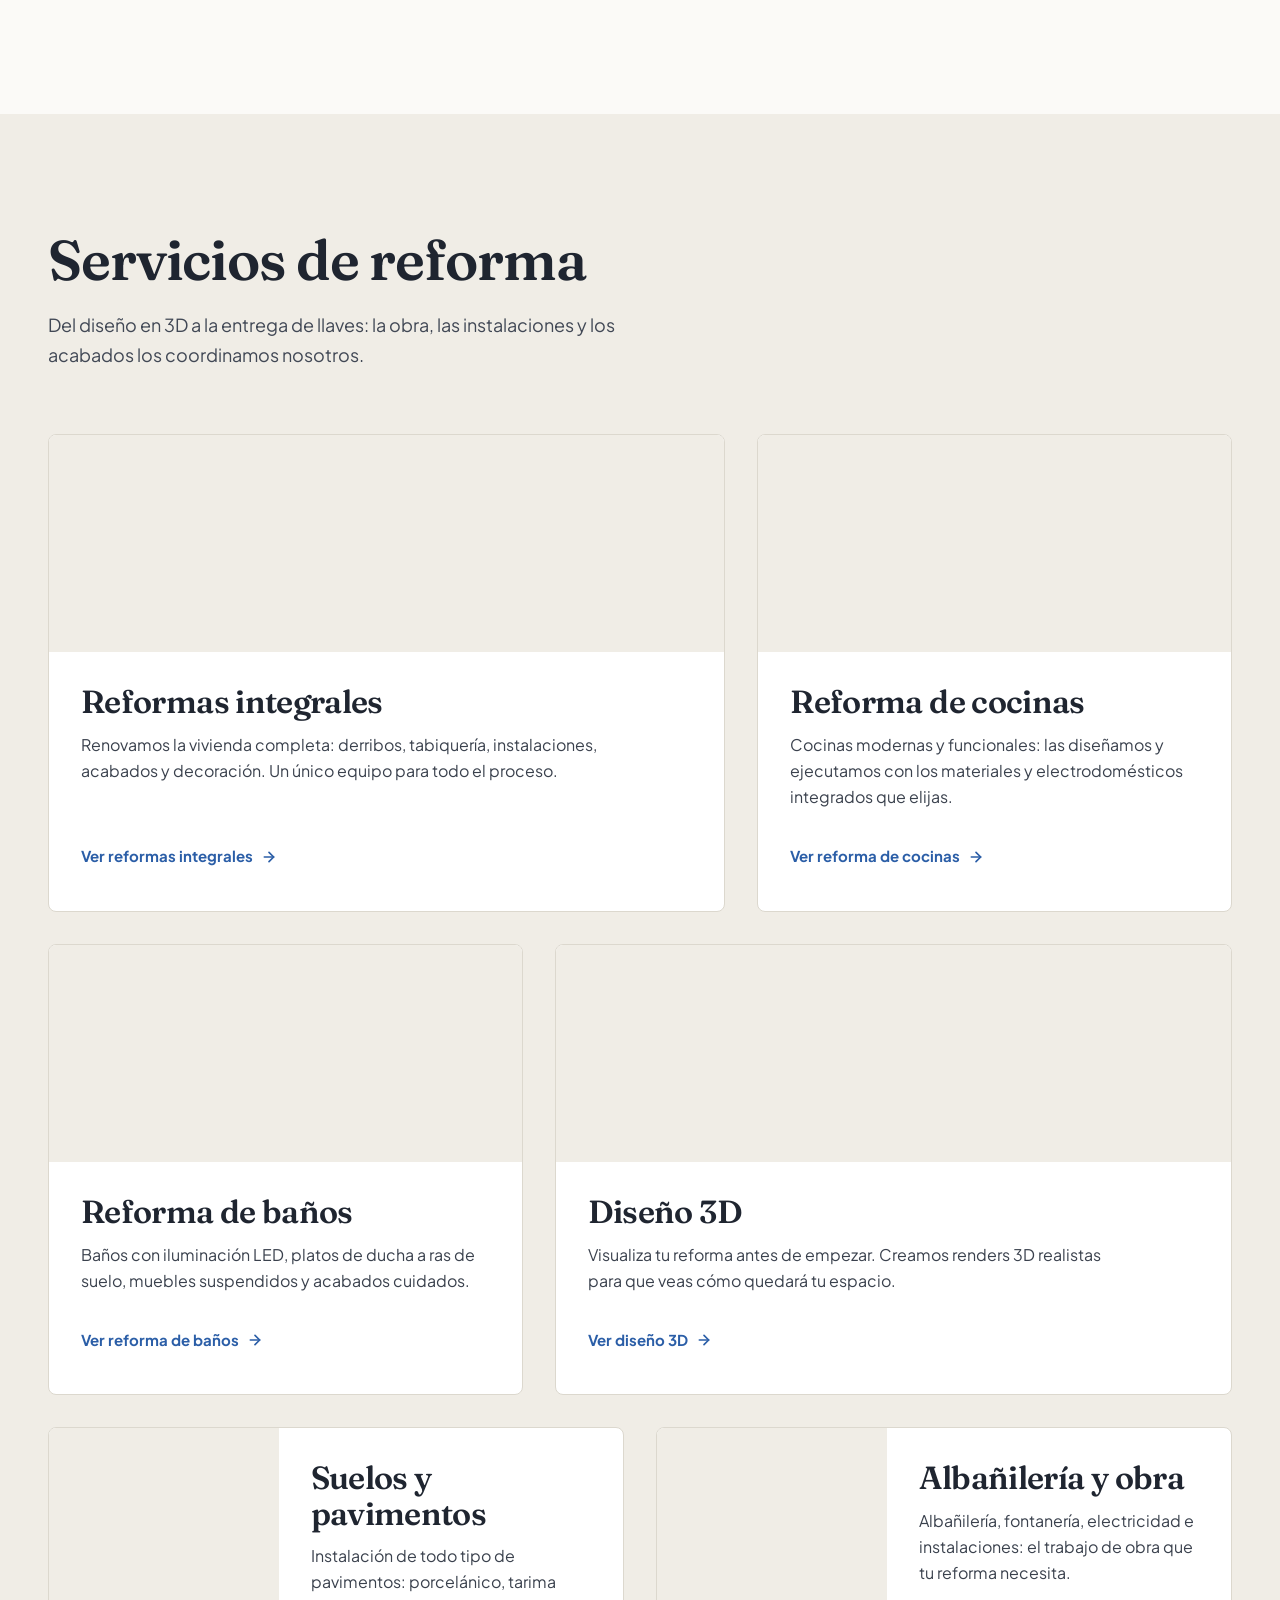
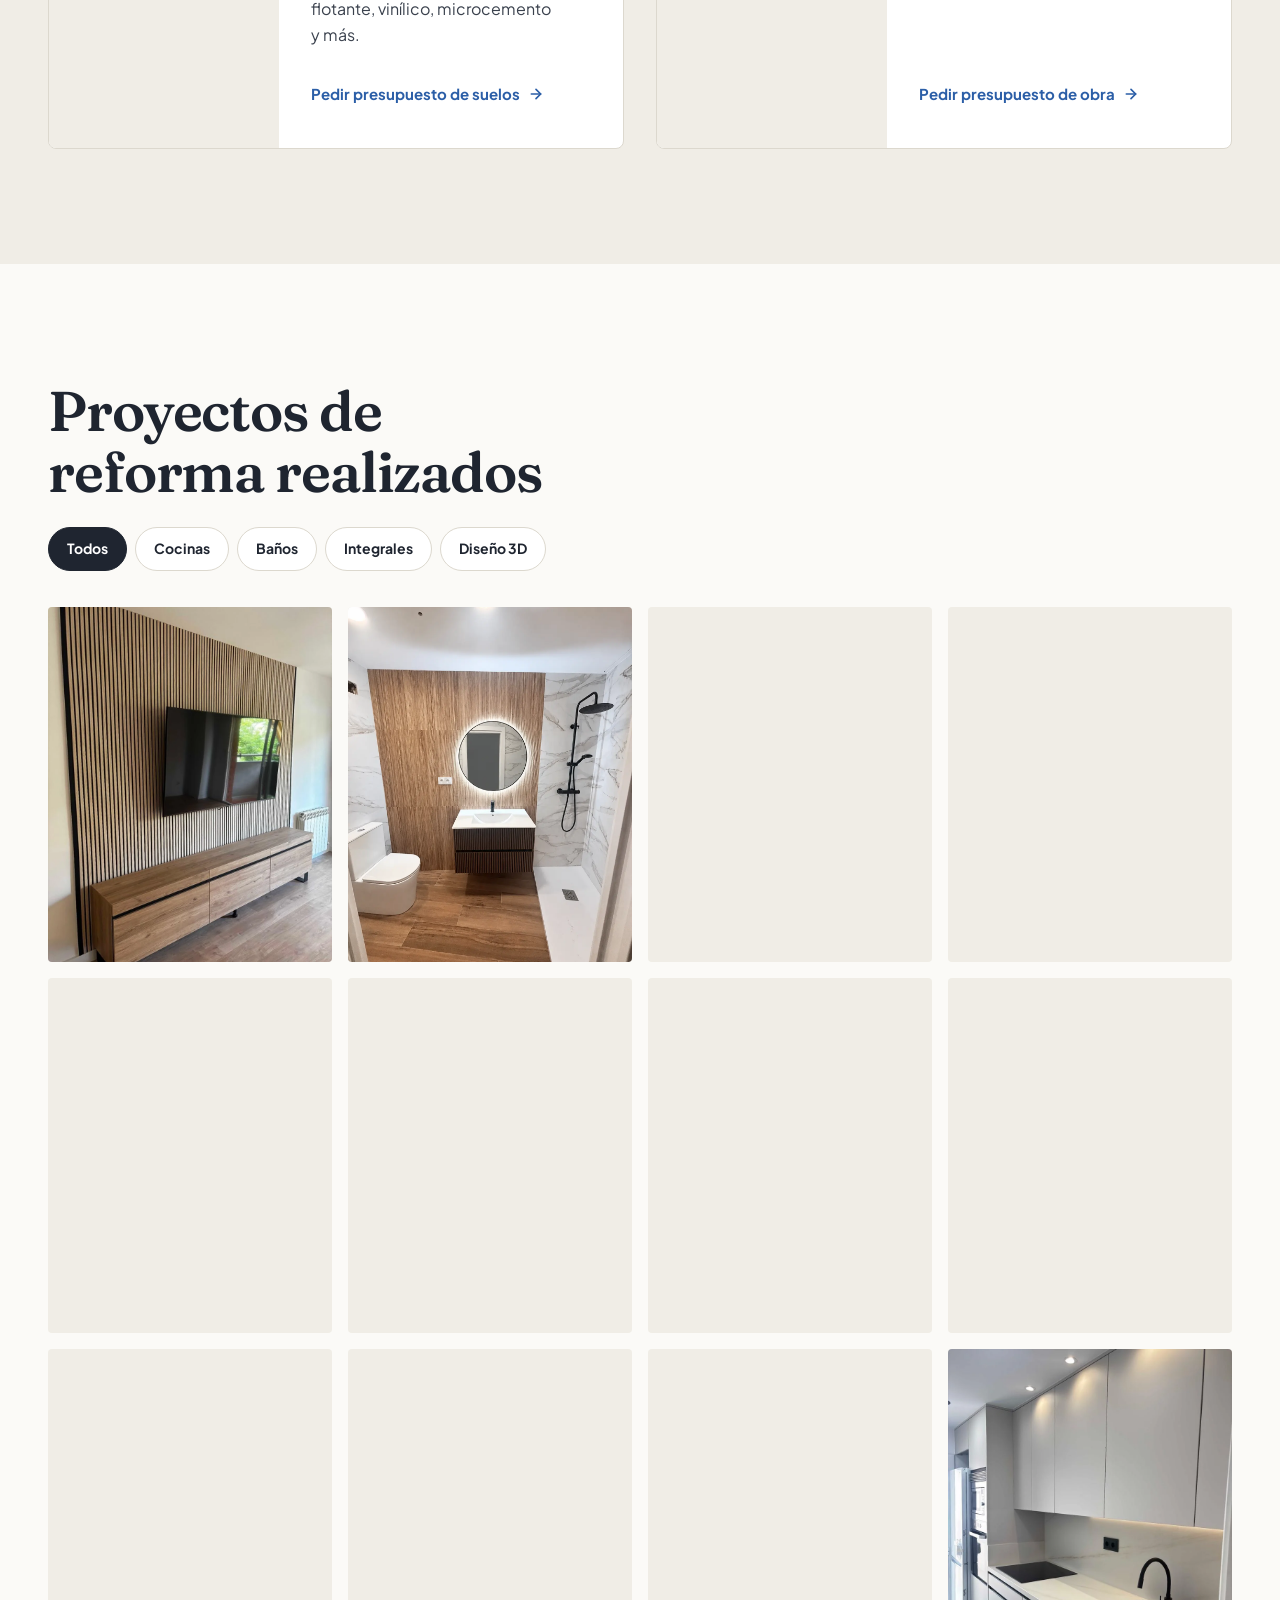
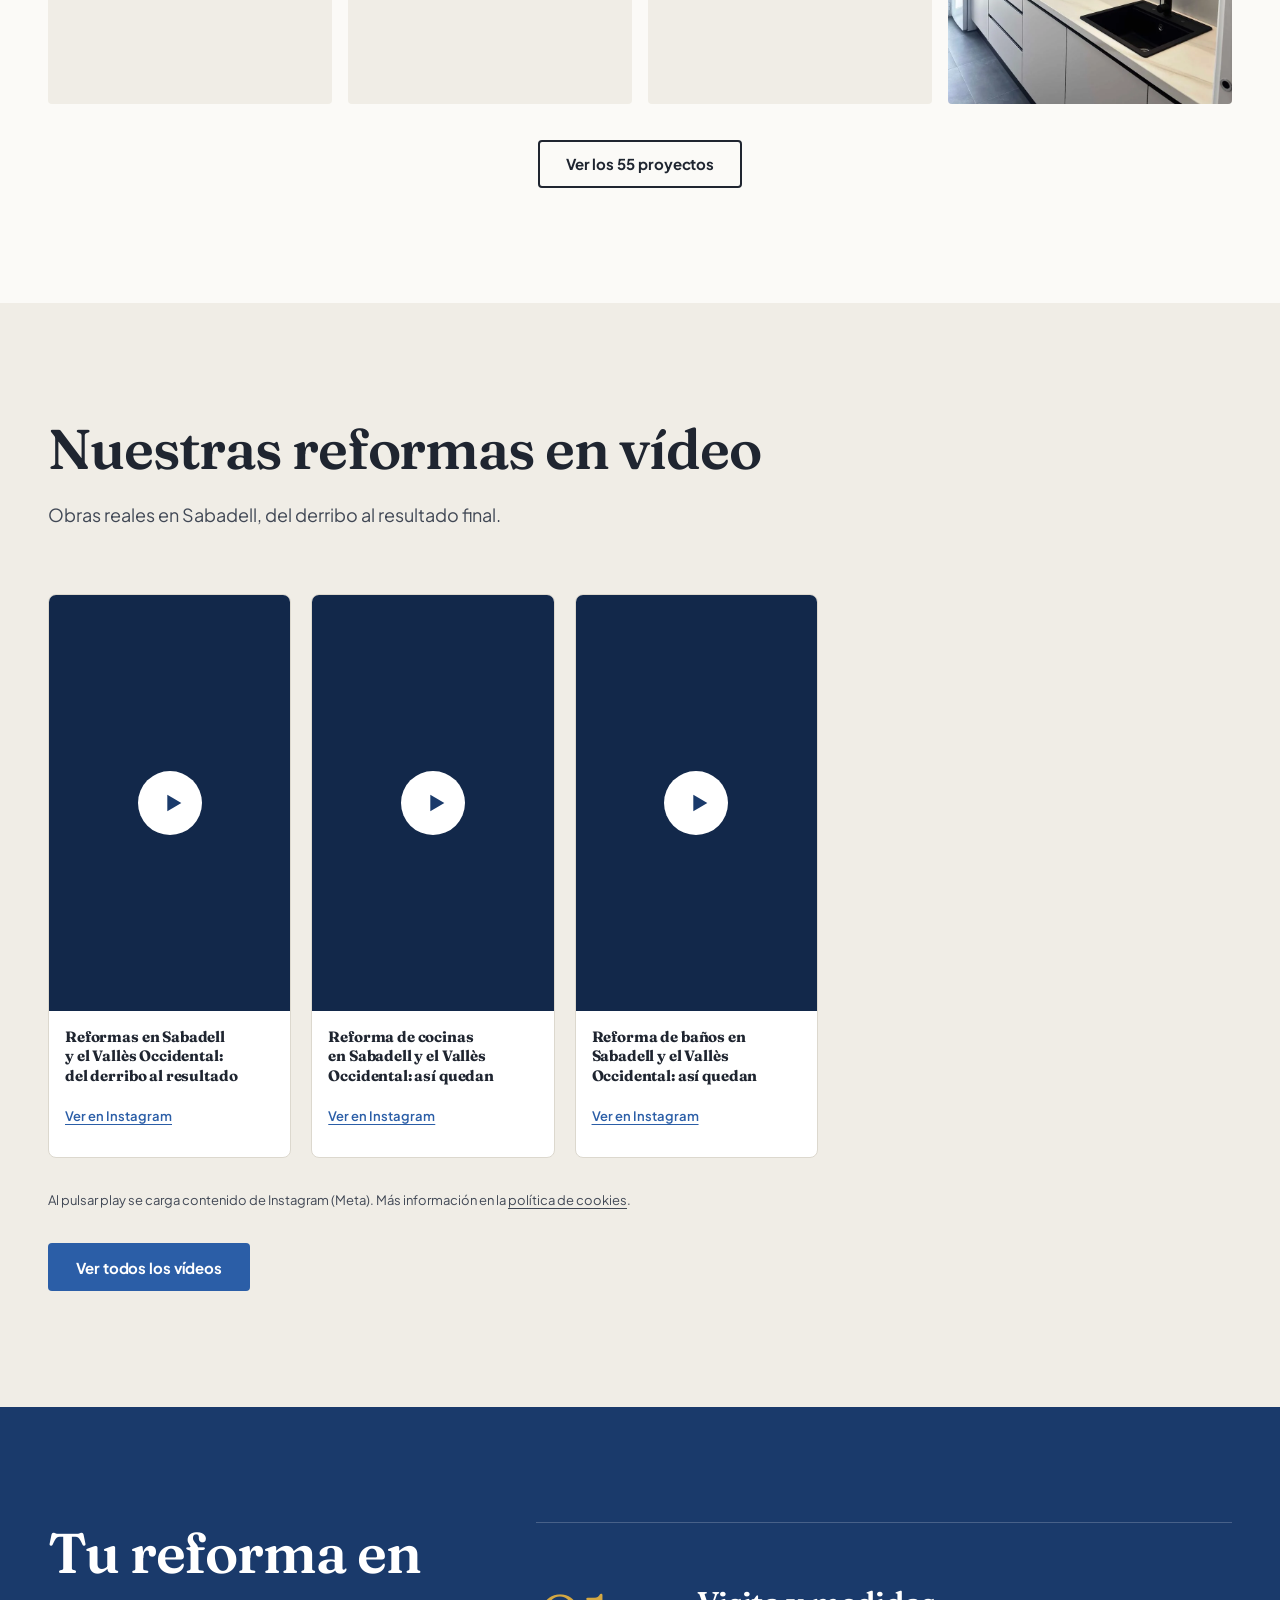
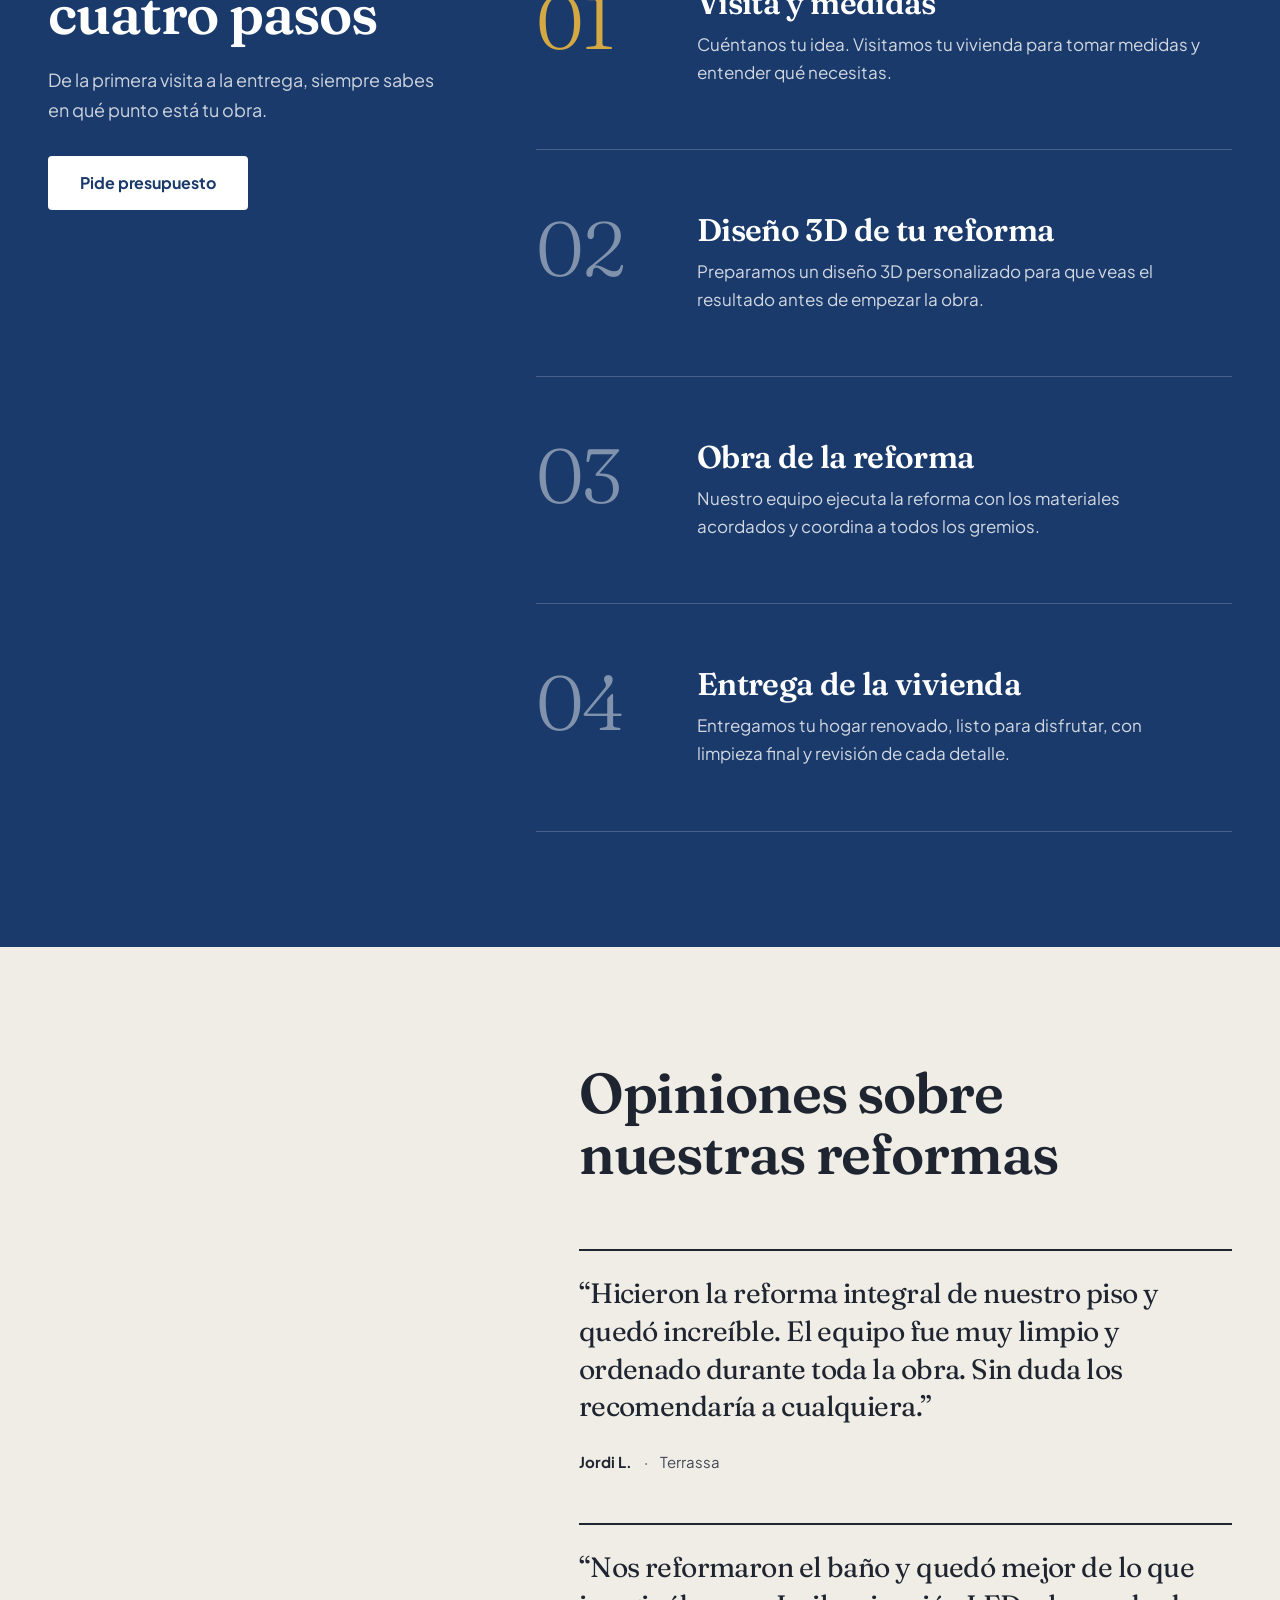
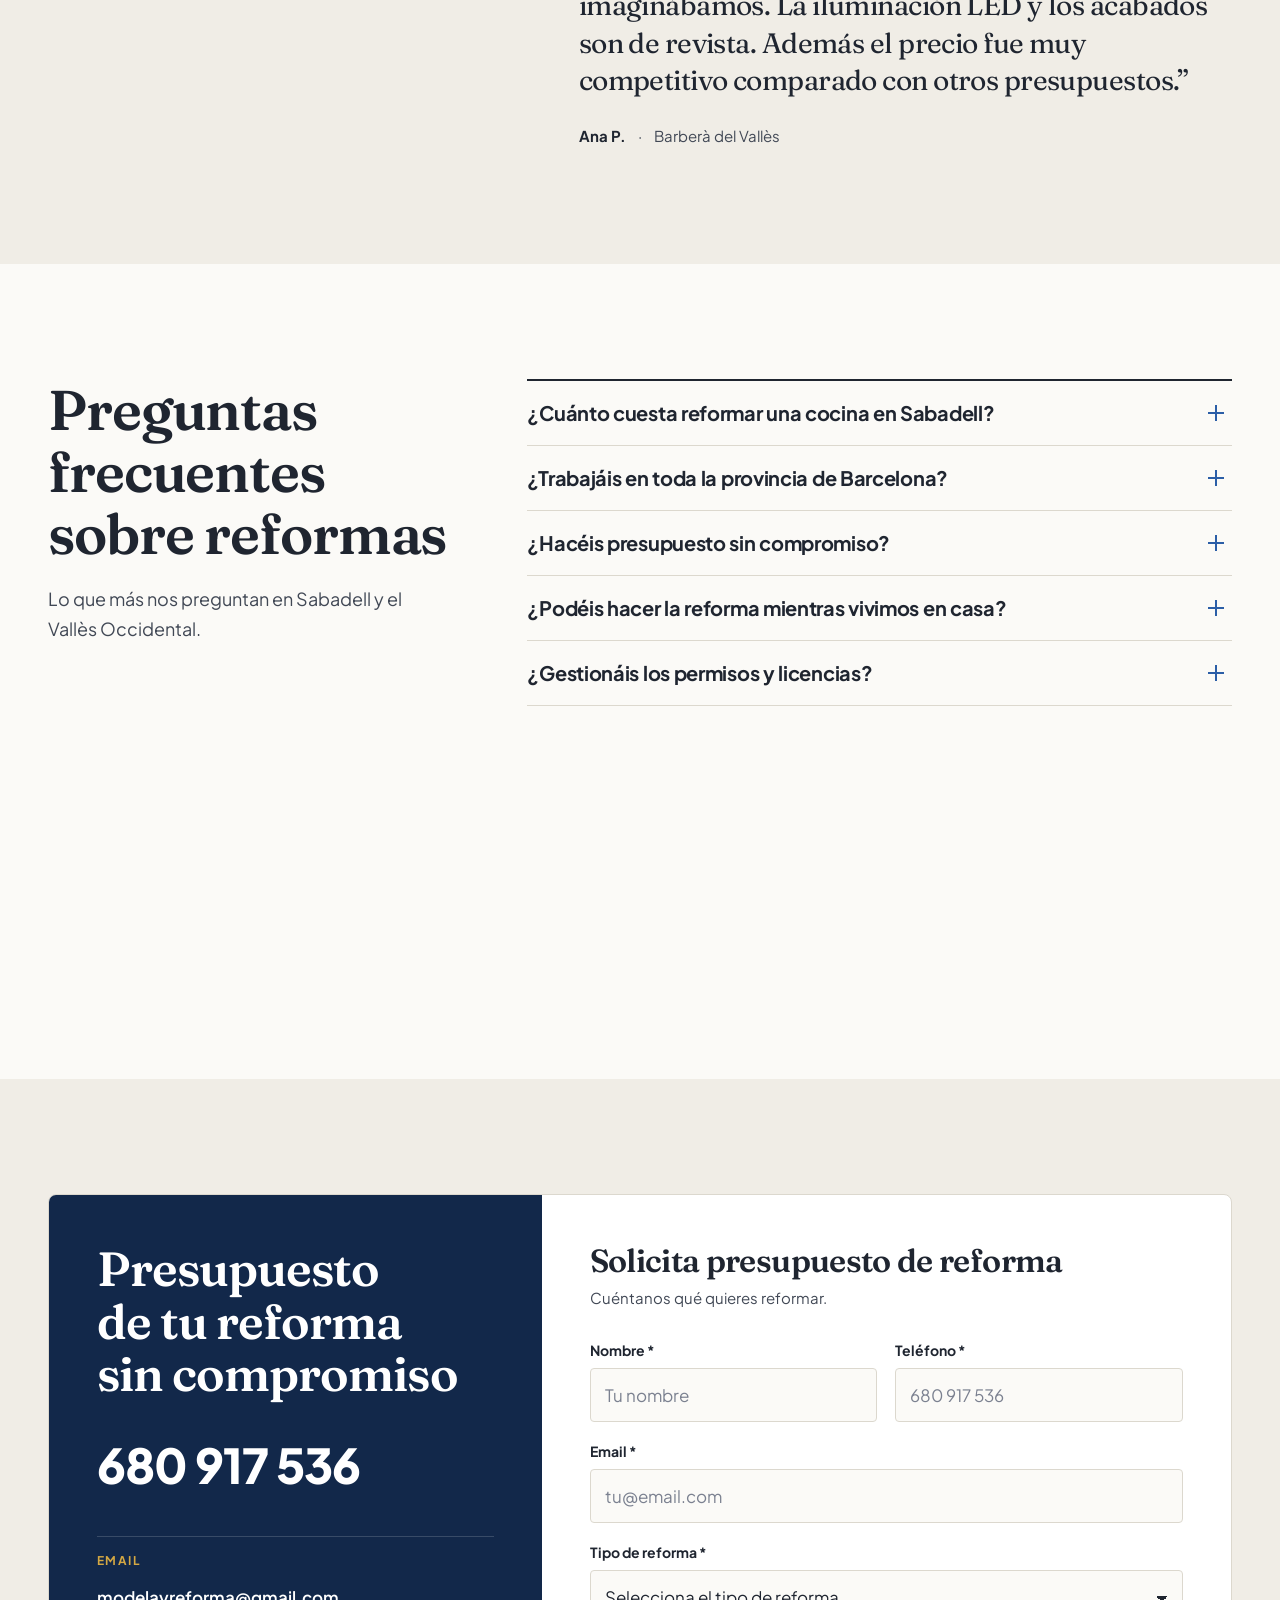
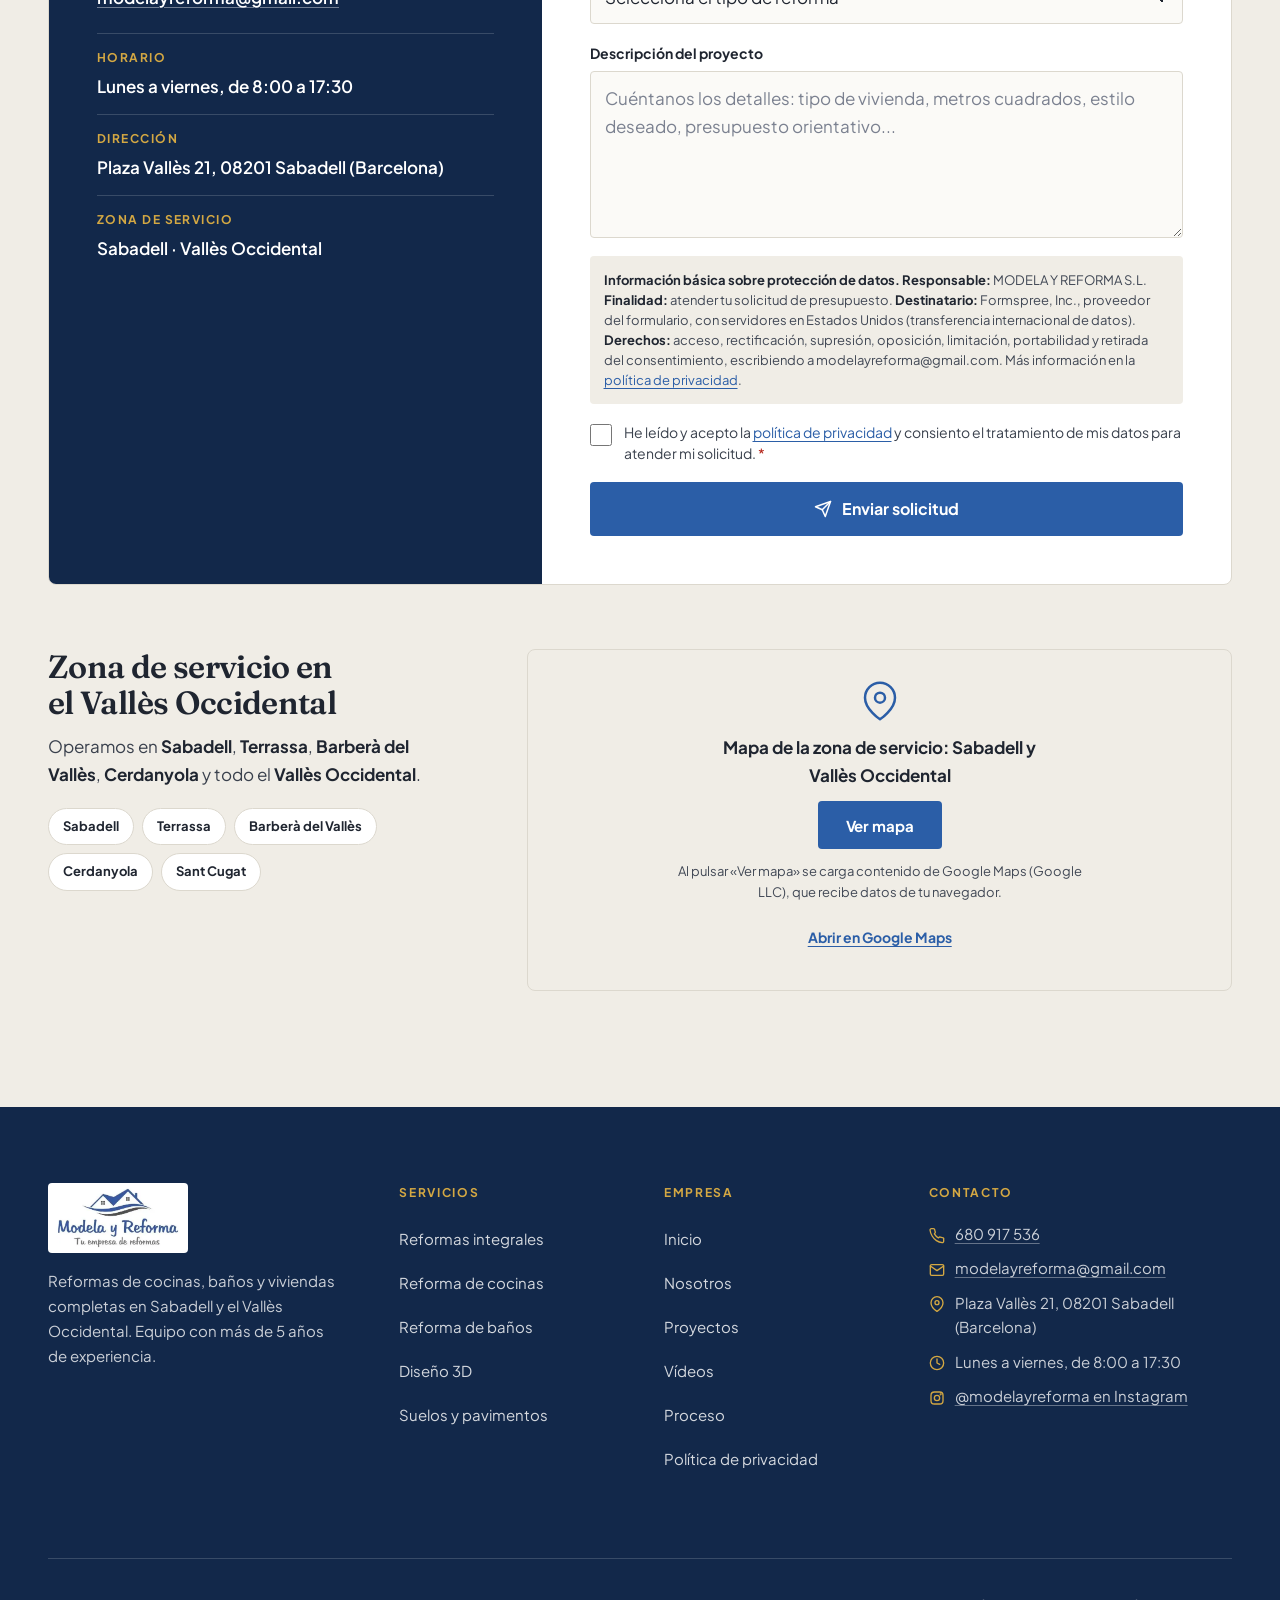
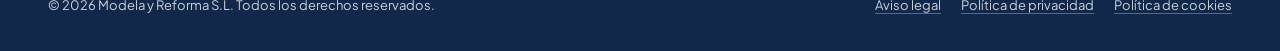
==== commit 6de3f02e: "feat(videos): los vídeos pasan de YouTube a reels de Instagram; política de cookies y privacidad act" ====
--- a/index.html
+++ b/index.html
@@ -13,7 +13,7 @@
     style-src 'self';
     font-src 'self';
     img-src 'self' data:;
-    frame-src https://www.google.com/maps/ https://www.youtube-nocookie.com/embed/;
+    frame-src https://www.google.com/maps/ https://www.instagram.com/reel/;
     connect-src 'self' https://formspree.io;
     base-uri 'self';
     form-action https://formspree.io;
@@ -168,12 +168,11 @@
     {
       "@context": "https://schema.org",
       "@type": "VideoObject",
-      "name": "Reforma integral de piso en Sabadell: del derribo al resultado",
-      "description": "Reforma integral de un piso en Sabadell, del derribo al resultado final. El vídeo muestra cómo era la vivienda antes de la obra y cómo quedó. Trabajo realizado por el equipo de Modela y Reforma.",
-      "thumbnailUrl": "https://modelayreforma.com/images/videos/reforma-integral-piso-antes-despues.webp",
-      "uploadDate": "2026-10-25",
-      "duration": "PT1M42S",
-      "embedUrl": "https://www.youtube-nocookie.com/embed/mWLYtcfAShw",
+      "name": "Reformas en Sabadell y el Vallès Occidental: del derribo al resultado",
+      "description": "Reel de Modela y Reforma sobre una reforma en Sabadell y el Vallès Occidental, del derribo al resultado.",
+      "thumbnailUrl": "https://modelayreforma.com/images/instagram/del-derribo-al-resultado.webp",
+      "uploadDate": "2026-11-02",
+      "embedUrl": "https://www.instagram.com/reel/DfP8M5MuJK8/embed/",
       "publisher": {
         "@type": "Organization",
         "name": "Modela y Reforma",
@@ -185,12 +184,11 @@
     {
       "@context": "https://schema.org",
       "@type": "VideoObject",
-      "name": "Reforma integral en Sabadell: obra y resultado final",
-      "description": "Reforma integral de una vivienda en Sabadell, desde la obra en marcha hasta el resultado final. Trabajo realizado por el equipo de Modela y Reforma.",
-      "thumbnailUrl": "https://modelayreforma.com/images/videos/reforma-integral-piso-obra-resultado.webp",
-      "uploadDate": "2026-10-25",
-      "duration": "PT1M1S",
-      "embedUrl": "https://www.youtube-nocookie.com/embed/78oxbNa0qCo",
+      "name": "Reforma de cocinas en Sabadell y el Vallès Occidental: así quedan",
+      "description": "Reel de Modela y Reforma con una cocina reformada en Sabadell y el Vallès Occidental.",
+      "thumbnailUrl": "https://modelayreforma.com/images/instagram/reforma-de-cocinas-asi-quedan.webp",
+      "uploadDate": "2026-11-03",
+      "embedUrl": "https://www.instagram.com/reel/DfSe_V4uku8/embed/",
       "publisher": {
         "@type": "Organization",
         "name": "Modela y Reforma",
@@ -202,12 +200,11 @@
     {
       "@context": "https://schema.org",
       "@type": "VideoObject",
-      "name": "Vivienda reformada en Sabadell: recorrido del resultado",
-      "description": "Recorrido por una vivienda reformada en Sabadell, una vez terminada la obra. Trabajo realizado por el equipo de Modela y Reforma.",
-      "thumbnailUrl": "https://modelayreforma.com/images/videos/vivienda-reformada-recorrido.webp",
-      "uploadDate": "2026-10-25",
-      "duration": "PT1M22S",
-      "embedUrl": "https://www.youtube-nocookie.com/embed/SKkP6xIVUWU",
+      "name": "Reforma de baños en Sabadell y el Vallès Occidental: así quedan",
+      "description": "Reel de Modela y Reforma con un baño reformado en Sabadell y el Vallès Occidental.",
+      "thumbnailUrl": "https://modelayreforma.com/images/instagram/reforma-de-banos-asi-quedan.webp",
+      "uploadDate": "2026-11-04",
+      "embedUrl": "https://www.instagram.com/reel/DfVDlGSutrE/embed/",
       "publisher": {
         "@type": "Organization",
         "name": "Modela y Reforma",
@@ -629,50 +626,50 @@
           <div class="video-carousel__viewport" role="region" aria-roledescription="carrusel" aria-label="Vídeos destacados de reformas en Sabadell" tabindex="0">
             <div class="video-carousel__track">
               <article class="video-card">
-                <div class="video-facade video-facade--ar-15-26" data-video-id="mWLYtcfAShw" data-video-title="Reforma integral de piso en Sabadell: del derribo al resultado">
-                  <img class="video-facade__thumb" src="images/videos/reforma-integral-piso-antes-despues.webp" alt="Miniatura del vídeo: Reforma integral de piso en Sabadell: del derribo al resultado" width="480" height="832" loading="lazy" decoding="async">
-                  <button class="video-facade__play" type="button" aria-label="Reproducir vídeo: Reforma integral de piso en Sabadell: del derribo al resultado">
+                <div class="video-facade video-facade--ar-9-16" data-video-id="DfP8M5MuJK8" data-video-title="Reformas en Sabadell y el Vallès Occidental: del derribo al resultado">
+                  <img class="video-facade__thumb" src="images/instagram/del-derribo-al-resultado.webp" alt="Miniatura del vídeo: baño con azulejos antiguos y el texto «¿Vas a reformar tu casa?»" width="540" height="960" loading="lazy" decoding="async">
+                  <button class="video-facade__play" type="button" aria-label="Reproducir vídeo: Reformas en Sabadell y el Vallès Occidental: del derribo al resultado">
                     <span class="video-facade__icon" aria-hidden="true">
                       <svg xmlns="http://www.w3.org/2000/svg" width="28" height="28" viewBox="0 0 24 24" fill="currentColor"><polygon points="8 5 20 12 8 19 8 5"/></svg>
                     </span>
                   </button>
                 </div>
                 <div class="video-card__body">
-                  <h3 class="video-card__title">Reforma integral de piso en Sabadell: del derribo al resultado</h3>
+                  <h3 class="video-card__title">Reformas en Sabadell y el Vallès Occidental: del derribo al resultado</h3>
                   <p class="video-card__links">
-                    <a href="https://www.youtube.com/watch?v=mWLYtcfAShw" target="_blank" rel="noopener noreferrer">Ver en YouTube<span class="video-card__ext"> (se abre en otra pestaña)</span></a>
+                    <a href="https://www.instagram.com/reel/DfP8M5MuJK8/" target="_blank" rel="noopener noreferrer">Ver en Instagram<span class="video-card__ext"> (se abre en otra pestaña)</span></a>
                   </p>
                 </div>
               </article>
               <article class="video-card">
-                <div class="video-facade video-facade--ar-29-52" data-video-id="78oxbNa0qCo" data-video-title="Reforma integral en Sabadell: obra y resultado final">
-                  <img class="video-facade__thumb" src="images/videos/reforma-integral-piso-obra-resultado.webp" alt="Miniatura del vídeo: Reforma integral en Sabadell: obra y resultado final" width="464" height="832" loading="lazy" decoding="async">
-                  <button class="video-facade__play" type="button" aria-label="Reproducir vídeo: Reforma integral en Sabadell: obra y resultado final">
+                <div class="video-facade video-facade--ar-9-16" data-video-id="DfSe_V4uku8" data-video-title="Reforma de cocinas en Sabadell y el Vallès Occidental: así quedan">
+                  <img class="video-facade__thumb" src="images/instagram/reforma-de-cocinas-asi-quedan.webp" alt="Miniatura del vídeo: cocina en forma de L con muebles de madera y zona oscura, y el texto «¿Vas a reformar tu cocina?»" width="540" height="960" loading="lazy" decoding="async">
+                  <button class="video-facade__play" type="button" aria-label="Reproducir vídeo: Reforma de cocinas en Sabadell y el Vallès Occidental: así quedan">
                     <span class="video-facade__icon" aria-hidden="true">
                       <svg xmlns="http://www.w3.org/2000/svg" width="28" height="28" viewBox="0 0 24 24" fill="currentColor"><polygon points="8 5 20 12 8 19 8 5"/></svg>
                     </span>
                   </button>
                 </div>
                 <div class="video-card__body">
-                  <h3 class="video-card__title">Reforma integral en Sabadell: obra y resultado final</h3>
+                  <h3 class="video-card__title">Reforma de cocinas en Sabadell y el Vallès Occidental: así quedan</h3>
                   <p class="video-card__links">
-                    <a href="https://www.youtube.com/watch?v=78oxbNa0qCo" target="_blank" rel="noopener noreferrer">Ver en YouTube<span class="video-card__ext"> (se abre en otra pestaña)</span></a>
+                    <a href="https://www.instagram.com/reel/DfSe_V4uku8/" target="_blank" rel="noopener noreferrer">Ver en Instagram<span class="video-card__ext"> (se abre en otra pestaña)</span></a>
                   </p>
                 </div>
               </article>
               <article class="video-card">
-                <div class="video-facade video-facade--ar-9-16" data-video-id="SKkP6xIVUWU" data-video-title="Vivienda reformada en Sabadell: recorrido del resultado">
-                  <img class="video-facade__thumb" src="images/videos/vivienda-reformada-recorrido.webp" alt="Miniatura del vídeo: Vivienda reformada en Sabadell: recorrido del resultado" width="540" height="960" loading="lazy" decoding="async">
-                  <button class="video-facade__play" type="button" aria-label="Reproducir vídeo: Vivienda reformada en Sabadell: recorrido del resultado">
+                <div class="video-facade video-facade--ar-9-16" data-video-id="DfVDlGSutrE" data-video-title="Reforma de baños en Sabadell y el Vallès Occidental: así quedan">
+                  <img class="video-facade__thumb" src="images/instagram/reforma-de-banos-asi-quedan.webp" alt="Miniatura del vídeo: baño con mampara de cristal, espejo redondo y mueble de madera, y el texto «¿Vas a reformar tu baño?»" width="540" height="960" loading="lazy" decoding="async">
+                  <button class="video-facade__play" type="button" aria-label="Reproducir vídeo: Reforma de baños en Sabadell y el Vallès Occidental: así quedan">
                     <span class="video-facade__icon" aria-hidden="true">
                       <svg xmlns="http://www.w3.org/2000/svg" width="28" height="28" viewBox="0 0 24 24" fill="currentColor"><polygon points="8 5 20 12 8 19 8 5"/></svg>
                     </span>
                   </button>
                 </div>
                 <div class="video-card__body">
-                  <h3 class="video-card__title">Vivienda reformada en Sabadell: recorrido del resultado</h3>
+                  <h3 class="video-card__title">Reforma de baños en Sabadell y el Vallès Occidental: así quedan</h3>
                   <p class="video-card__links">
-                    <a href="https://www.youtube.com/watch?v=SKkP6xIVUWU" target="_blank" rel="noopener noreferrer">Ver en YouTube<span class="video-card__ext"> (se abre en otra pestaña)</span></a>
+                    <a href="https://www.instagram.com/reel/DfVDlGSutrE/" target="_blank" rel="noopener noreferrer">Ver en Instagram<span class="video-card__ext"> (se abre en otra pestaña)</span></a>
                   </p>
                 </div>
               </article>
@@ -682,7 +679,7 @@
             <svg xmlns="http://www.w3.org/2000/svg" width="22" height="22" viewBox="0 0 24 24" fill="none" stroke="currentColor" stroke-width="2.5" stroke-linecap="round" stroke-linejoin="round" aria-hidden="true"><polyline points="9 18 15 12 9 6"/></svg>
           </button>
         </div>
-        <p class="video-note">Al pulsar play se carga contenido de YouTube (Google). Más información en la <a href="politica-cookies.html">política de cookies</a>.</p>
+        <p class="video-note">Al pulsar play se carga contenido de Instagram (Meta). Más información en la <a href="politica-cookies.html">política de cookies</a>.</p>
         <p class="video-more"><a class="btn btn--primary" href="videos.html">Ver todos los vídeos</a></p>
       </div>
     </section>
--- a/css/styles.css
+++ b/css/styles.css
@@ -454,7 +454,9 @@
 .video-facade__play:active .video-facade__icon { transform: scale(0.94); }
 .video-facade__play:focus-visible { outline: 3px solid var(--gold); outline-offset: -6px; }
 @media (hover: hover) and (pointer: fine) { .video-facade__play:hover .video-facade__icon { transform: scale(1.06); background: var(--gold); } }
-.video-facade iframe { position: absolute; inset: 0; width: 100%; height: 100%; border: 0; }
+/* Instagram's embed brings its own header and footer, so the playing card grows taller than the thumbnail */
+.video-facade.is-playing { height: auto; aspect-ratio: auto; background: var(--white); }
+.video-facade iframe { display: block; width: 100%; aspect-ratio: 9 / 19; border: 0; }
 .video-card__body { padding: 16px 16px 18px; }
 .video-card__title { font-size: 0.9375rem; line-height: 1.3; letter-spacing: -0.01em; font-weight: 700; }
 .video-card__text { margin-top: 8px; font-size: 0.875rem; color: var(--muted); }
@@ -462,7 +464,7 @@
 .video-card__links a { display: inline-flex; align-items: center; min-height: 44px; color: var(--blue); text-decoration: underline; text-underline-offset: 3px; }
 .video-card__ext { position: absolute; width: 1px; height: 1px; overflow: hidden; clip-path: inset(50%); white-space: nowrap; }
 .video-card { width: calc(var(--video-h) * 0.58 + 2px); }
-.video-card:has(.video-facade--ar-3-4) { width: calc(var(--video-h) * 0.75 + 2px); }
+.video-card:has(.video-facade.is-playing) { width: 21rem; }
 .video-carousel__btn {
   position: absolute; z-index: 2; top: calc(var(--video-h) / 2 - 24px); display: none; align-items: center; justify-content: center;
   width: 48px; height: 48px; border-radius: 50%; background: var(--white); color: var(--ink); box-shadow: 0 2px 10px rgba(18, 40, 74, 0.25);
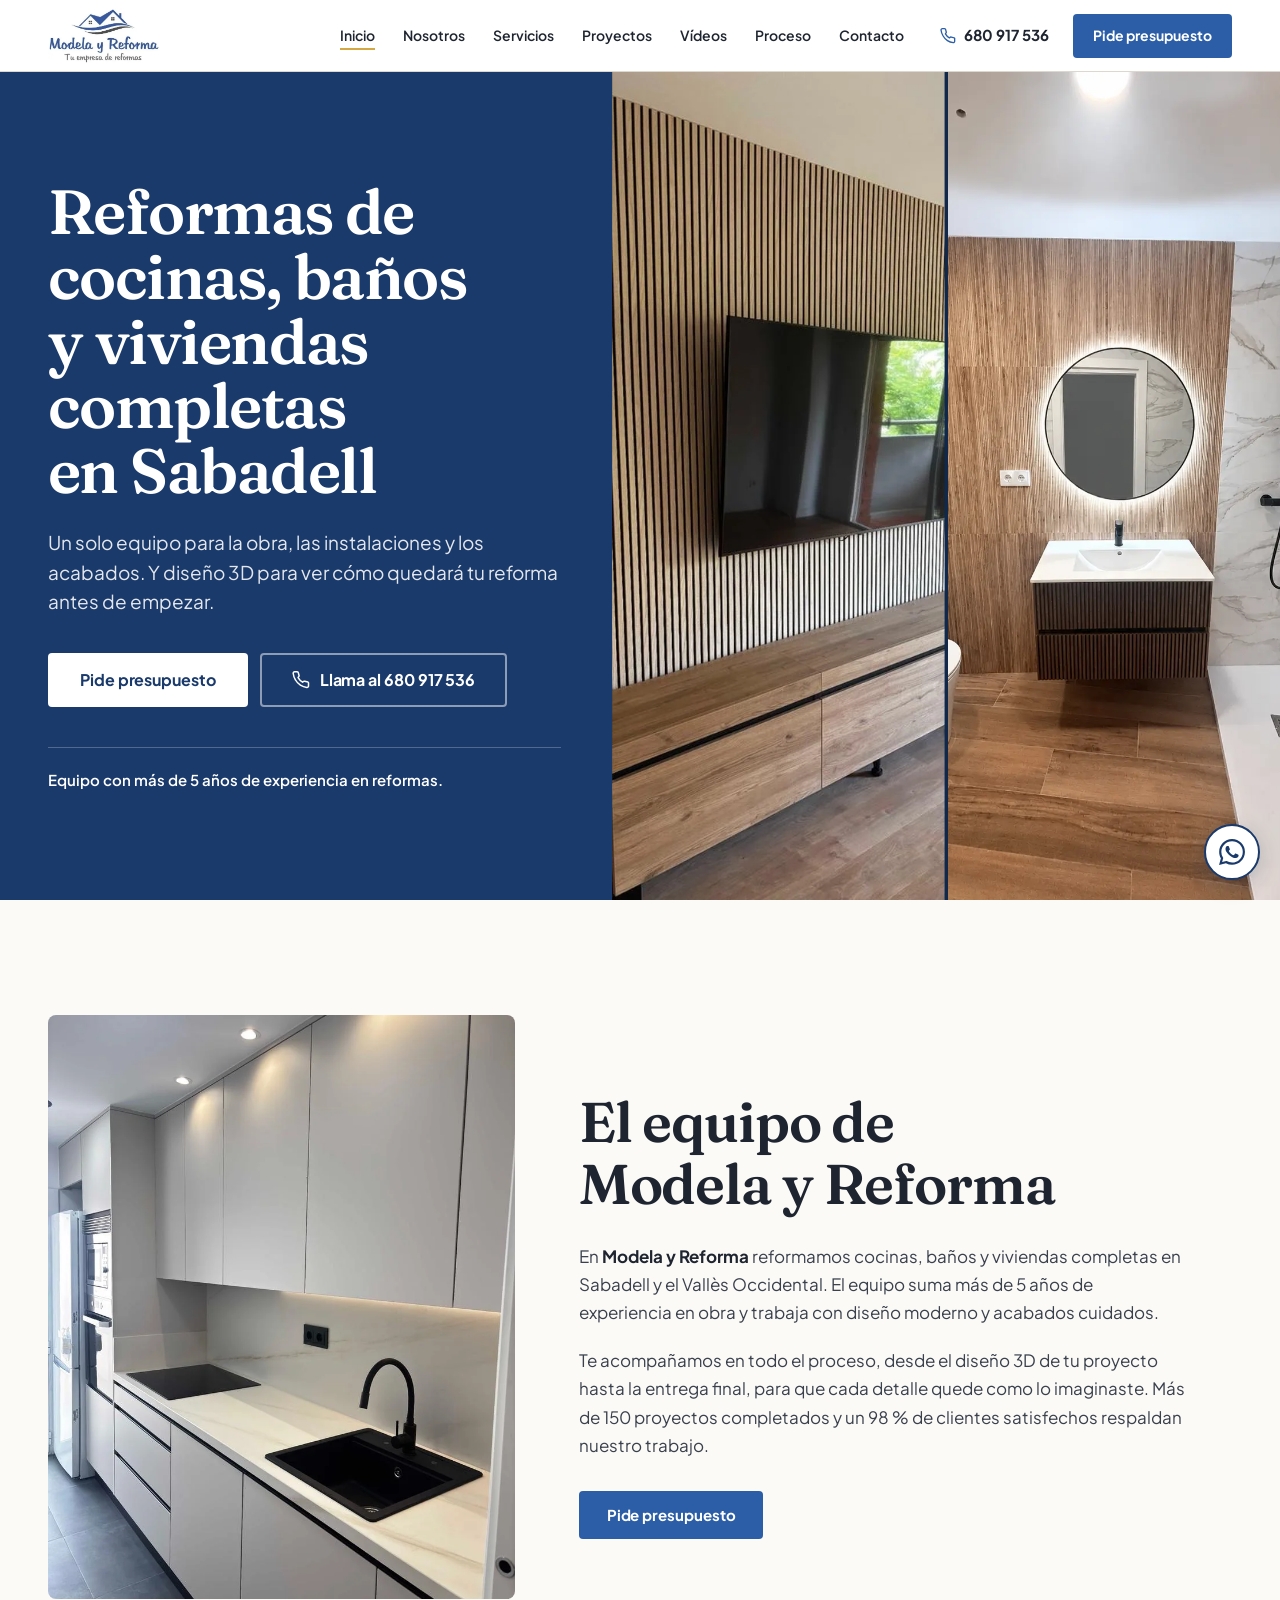
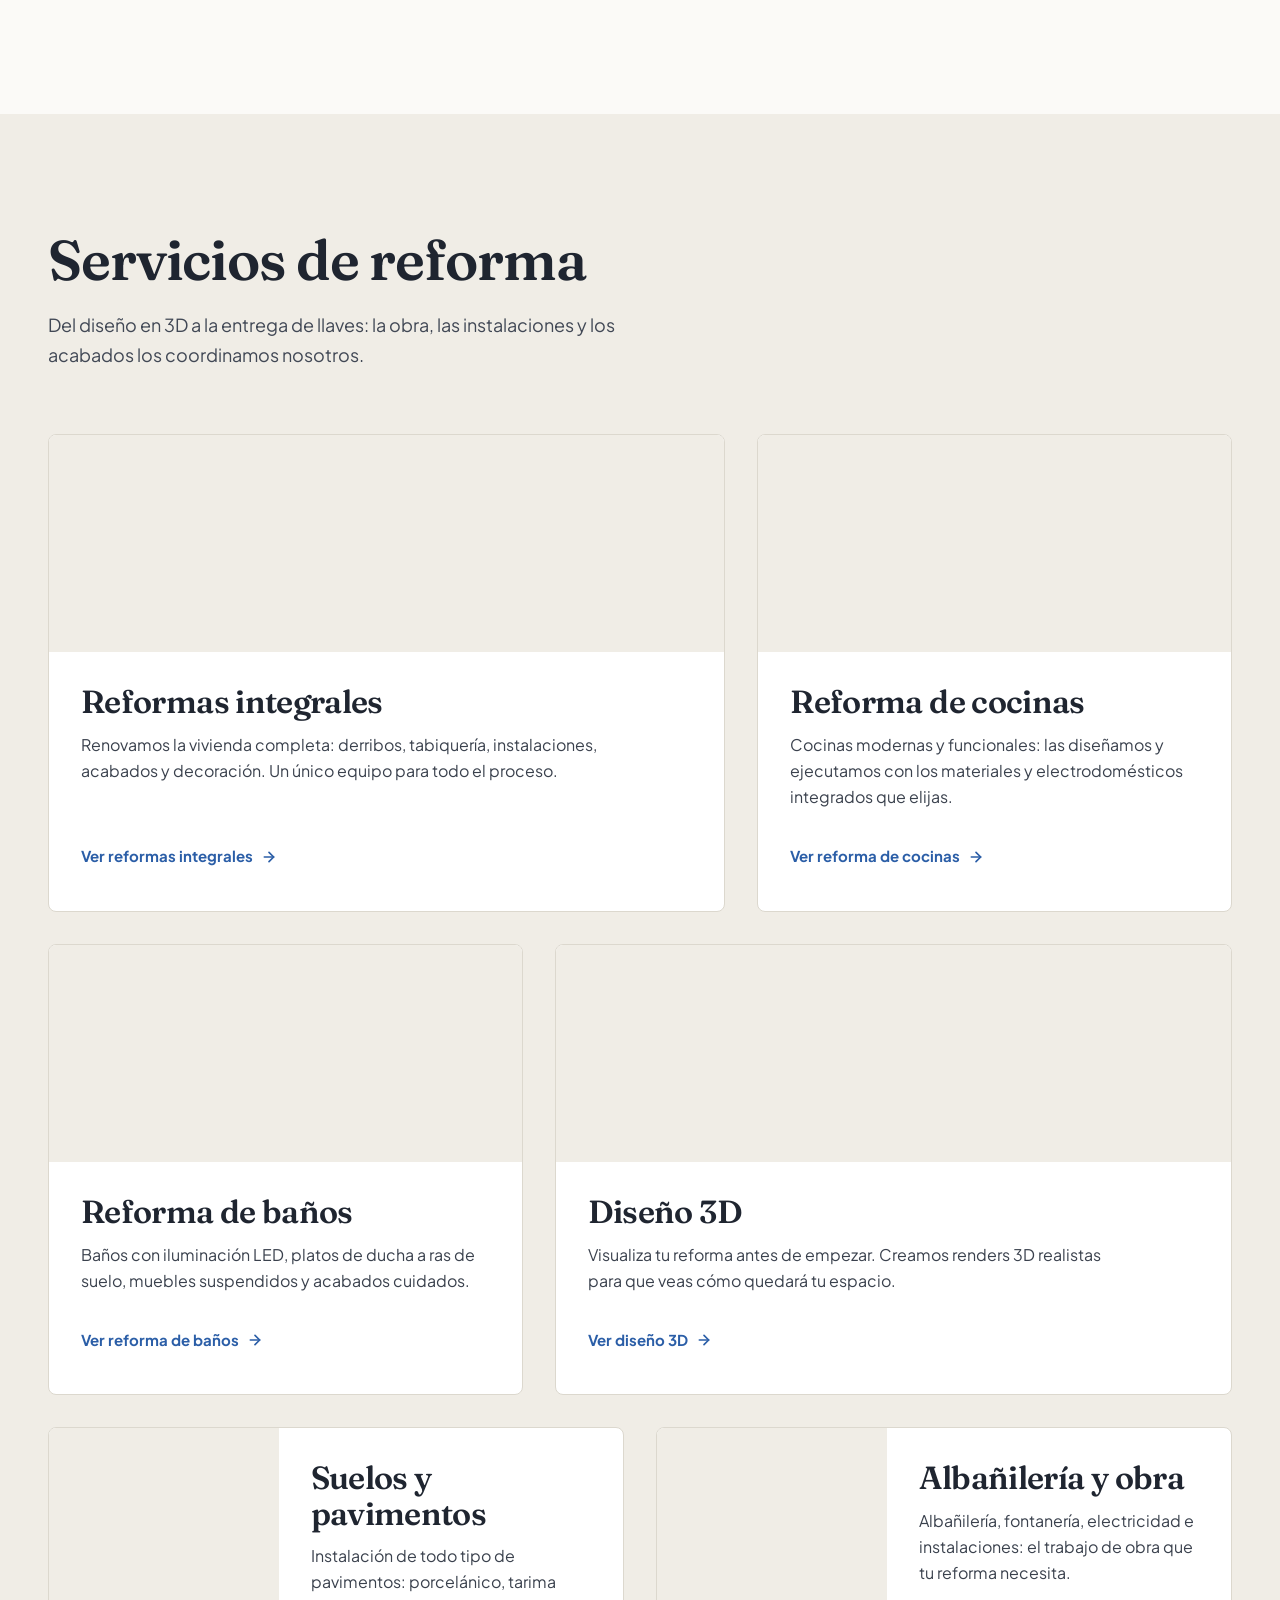
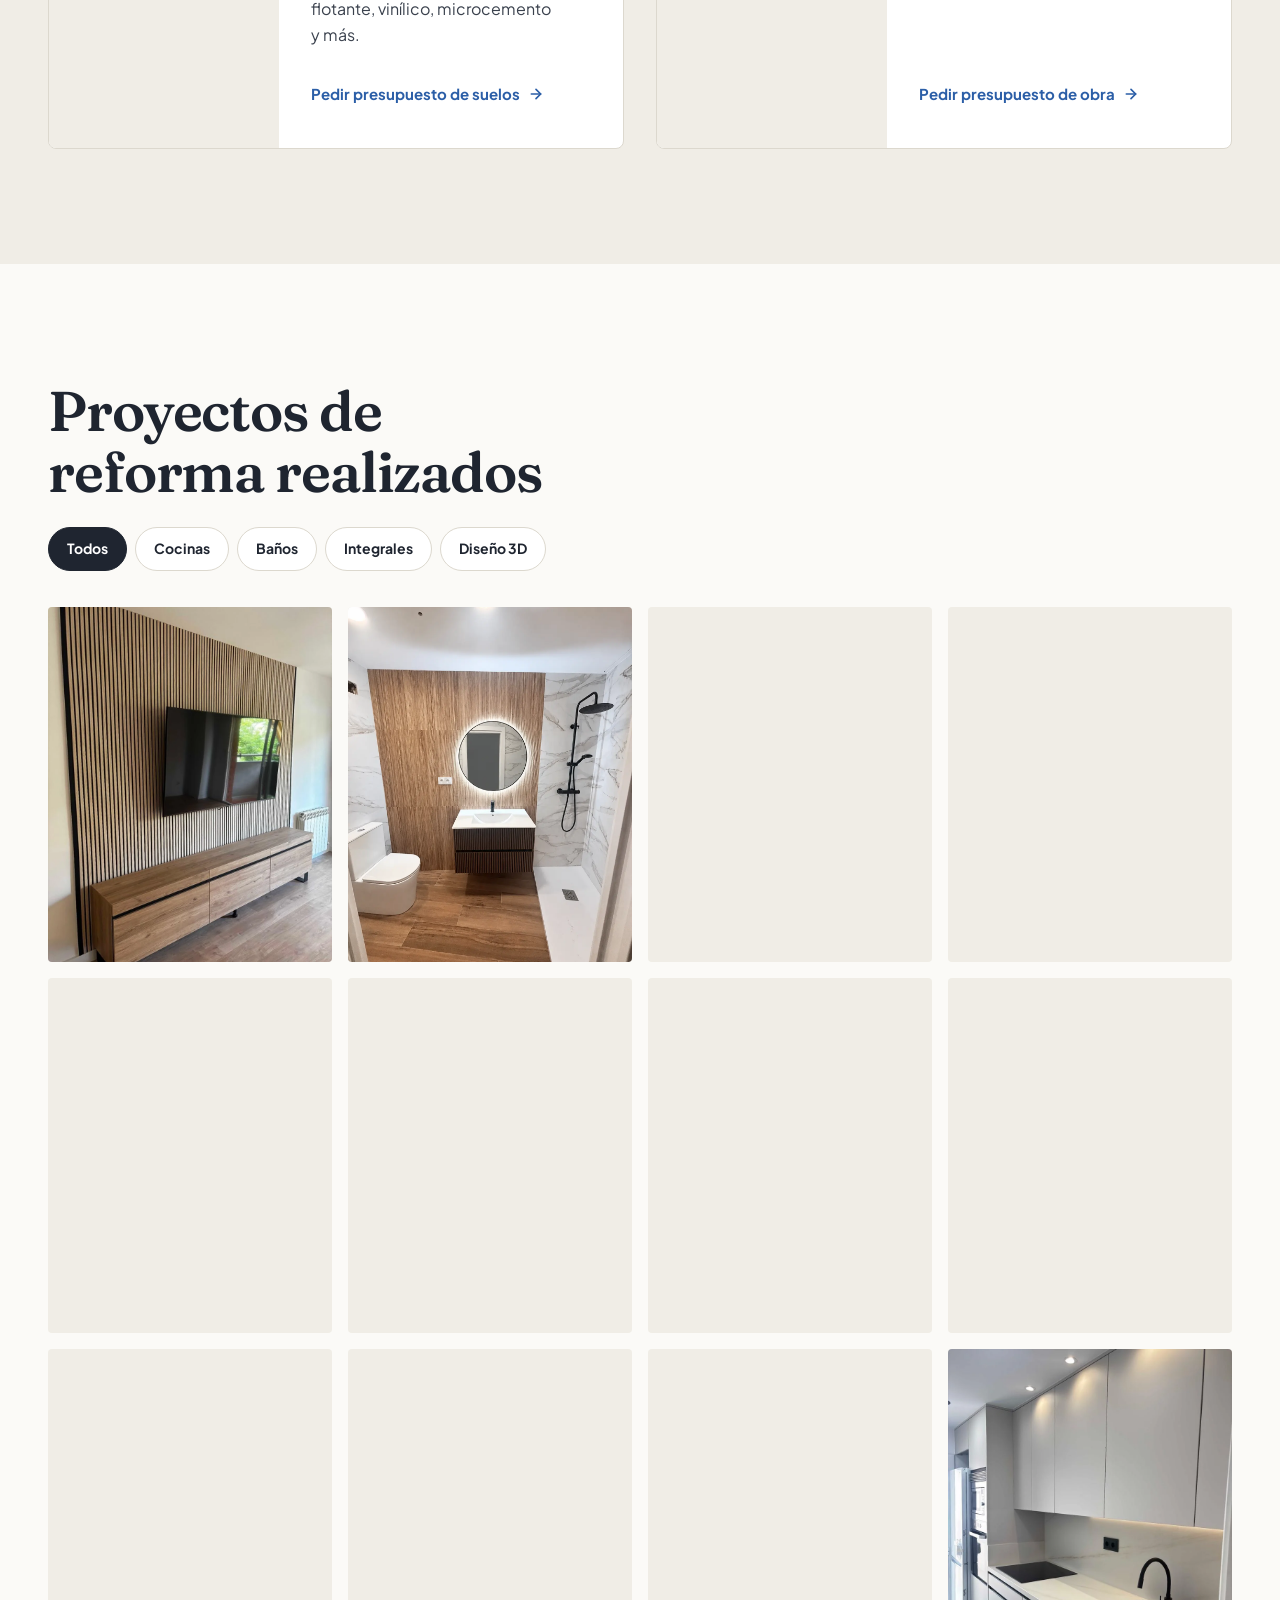
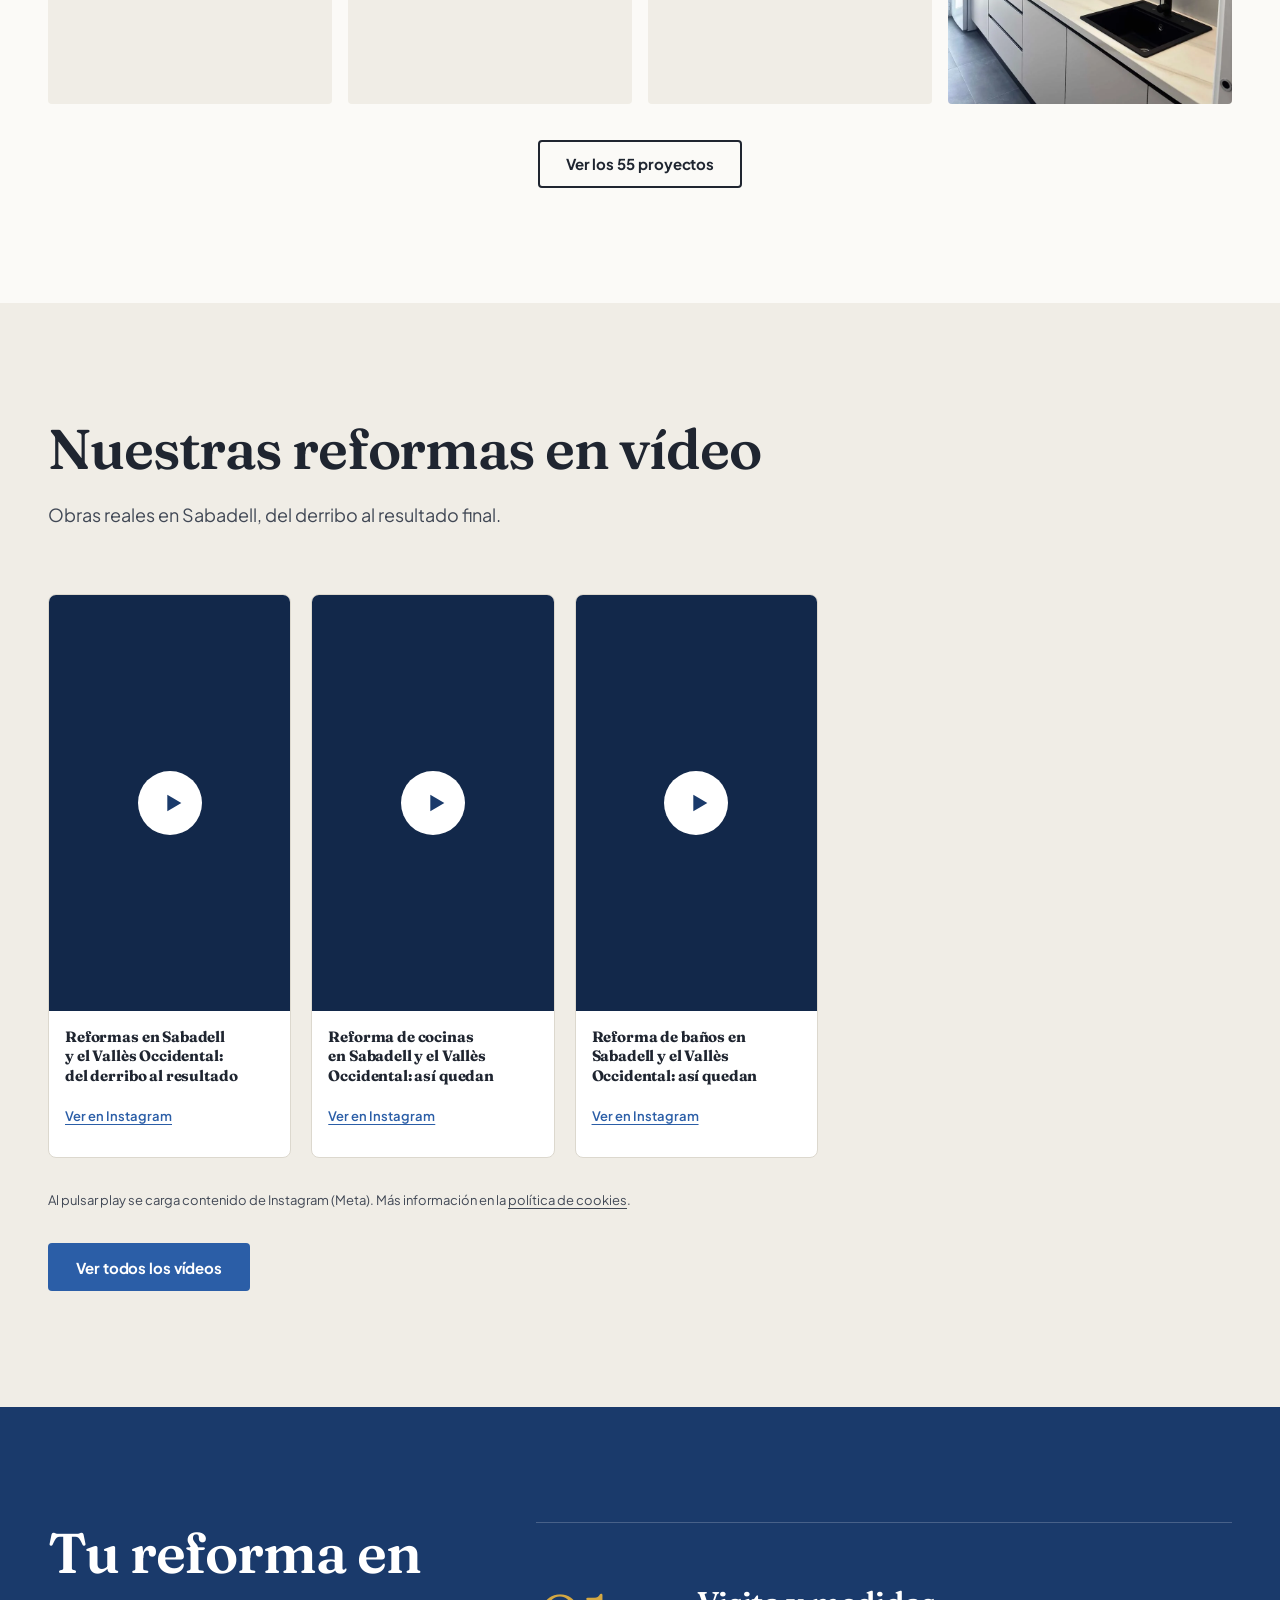
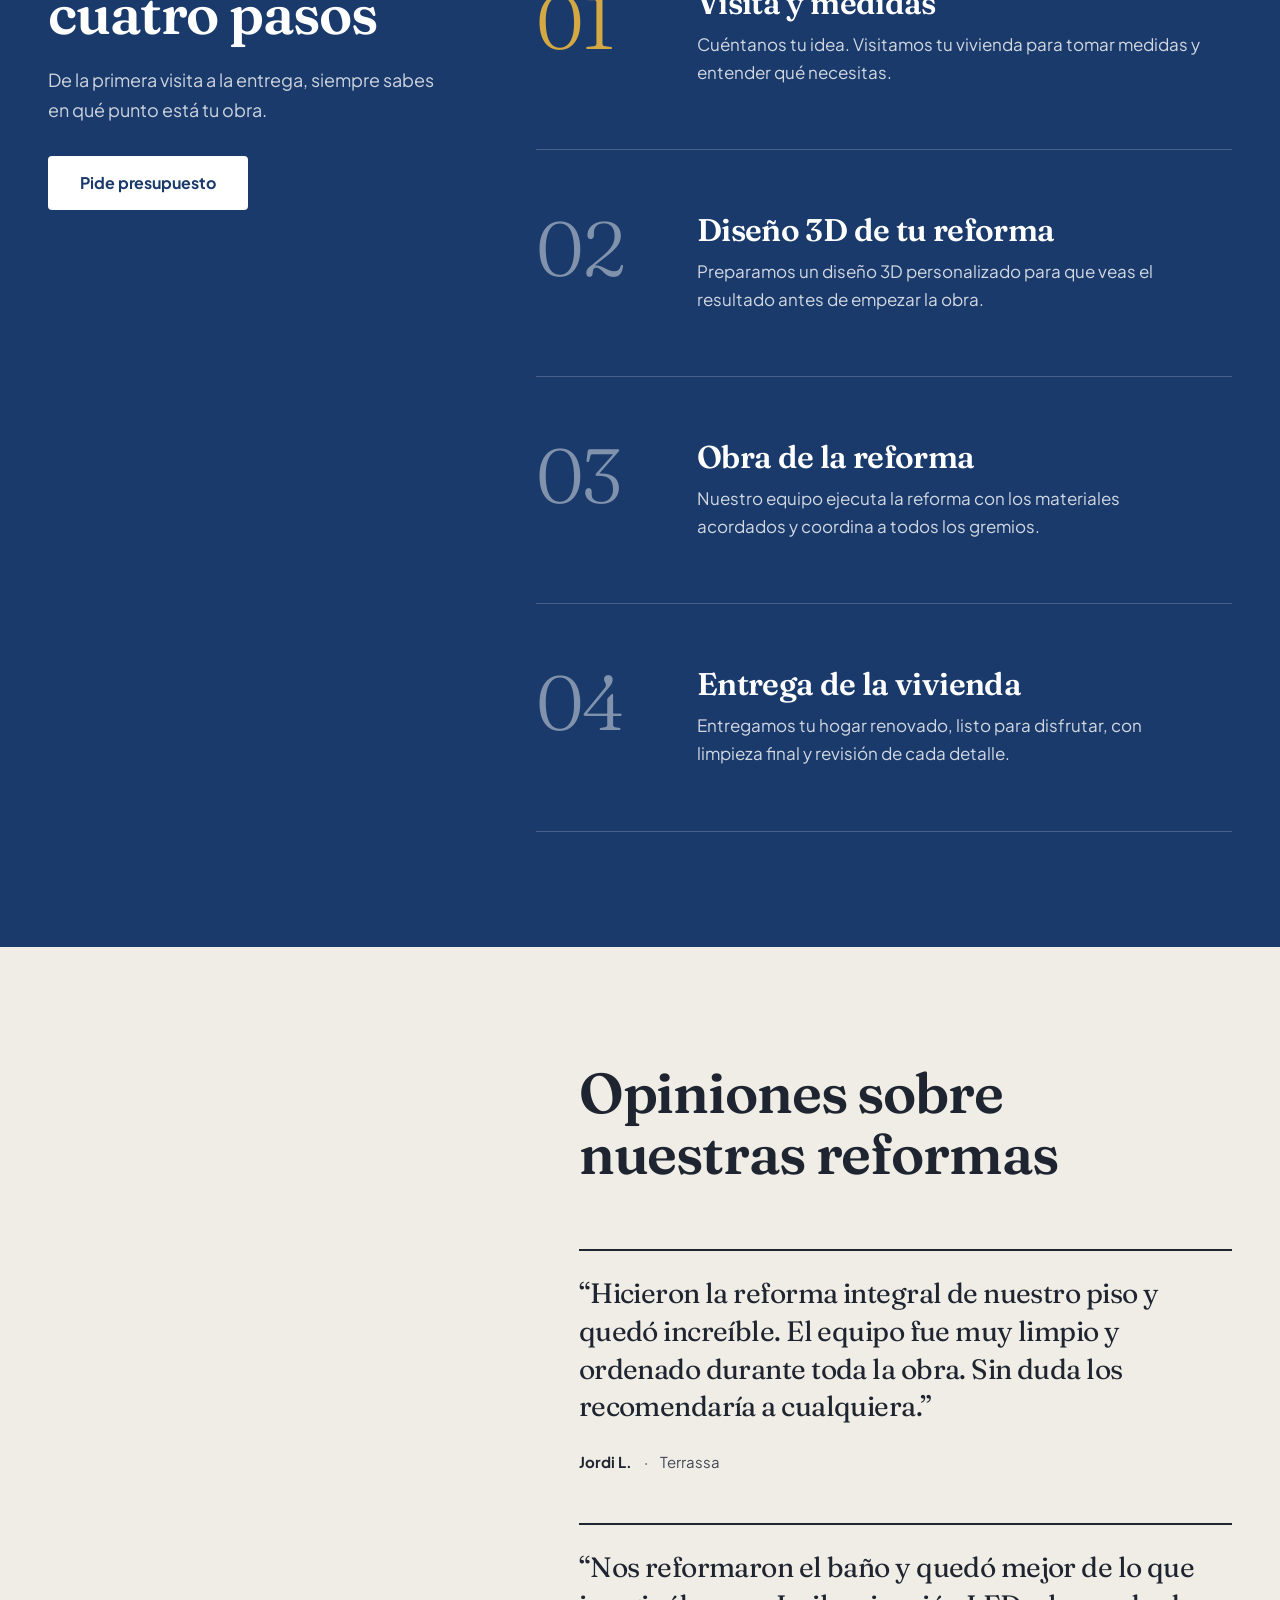
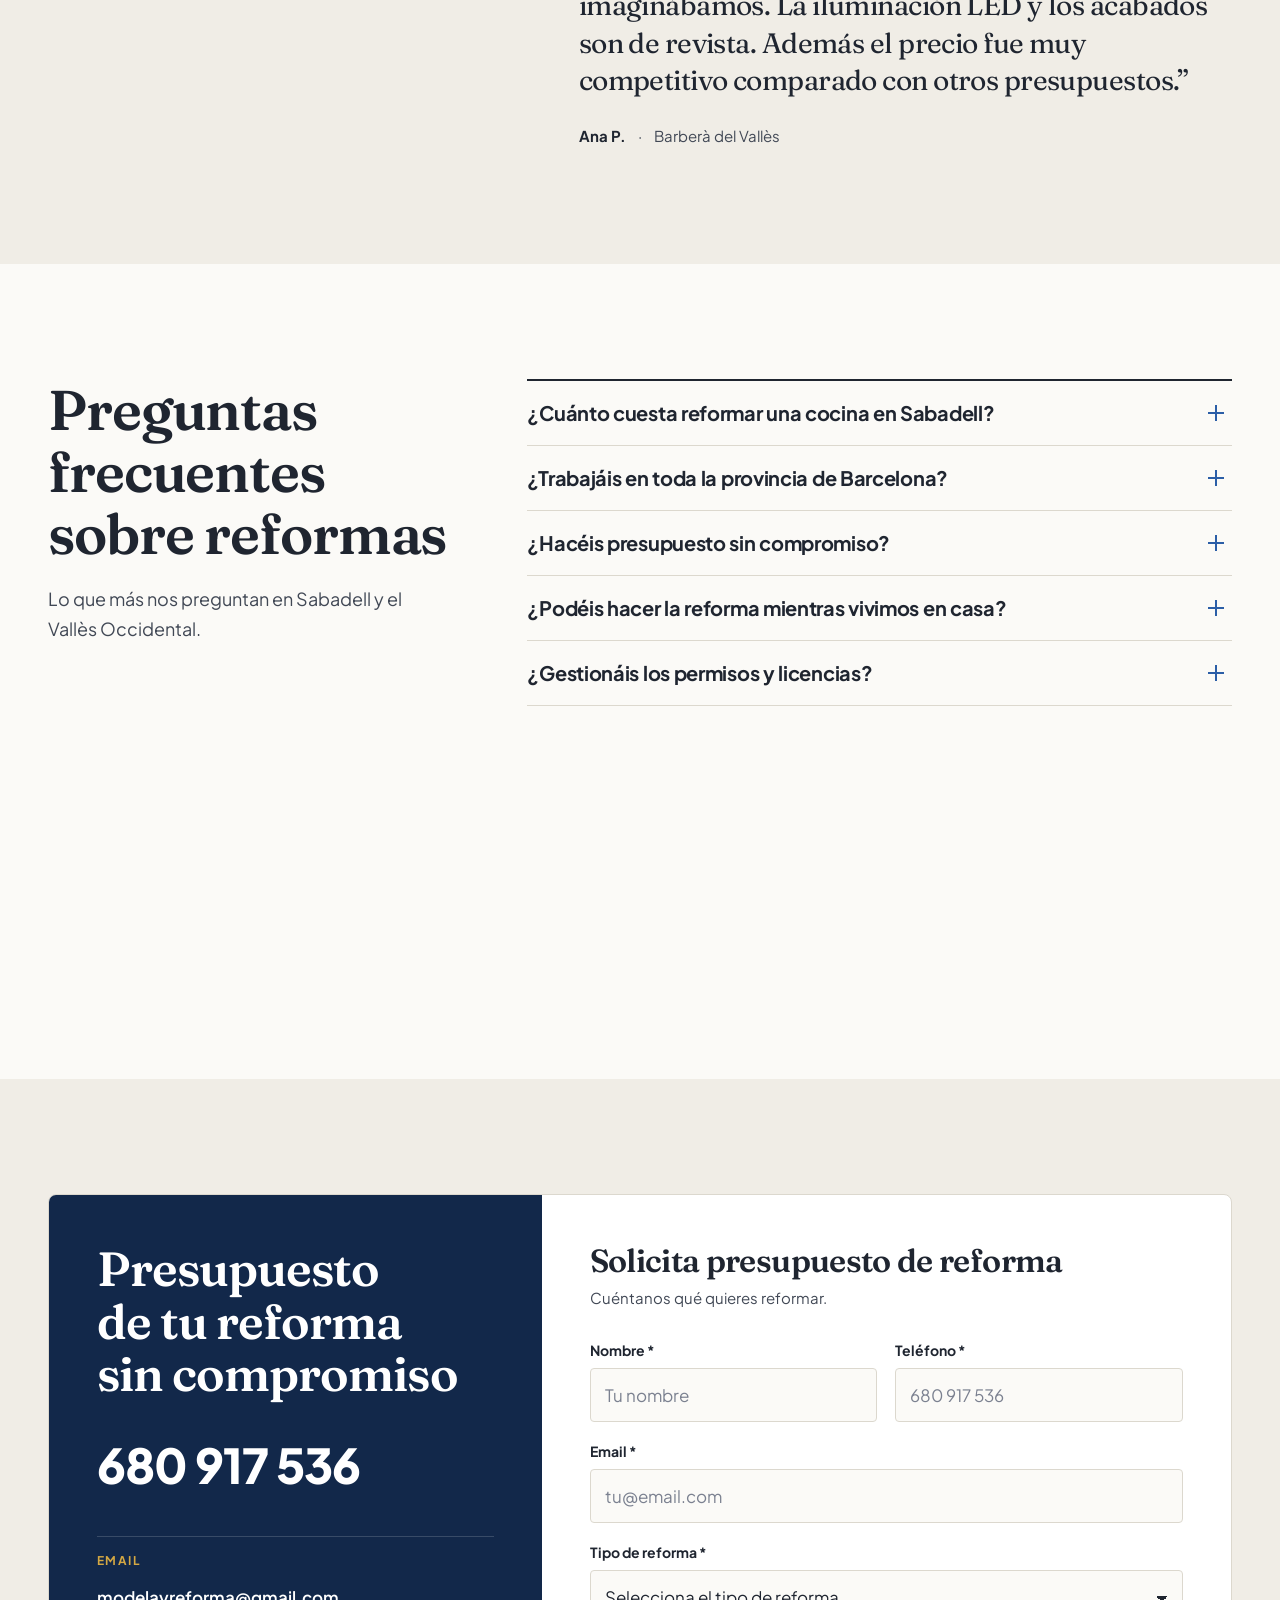
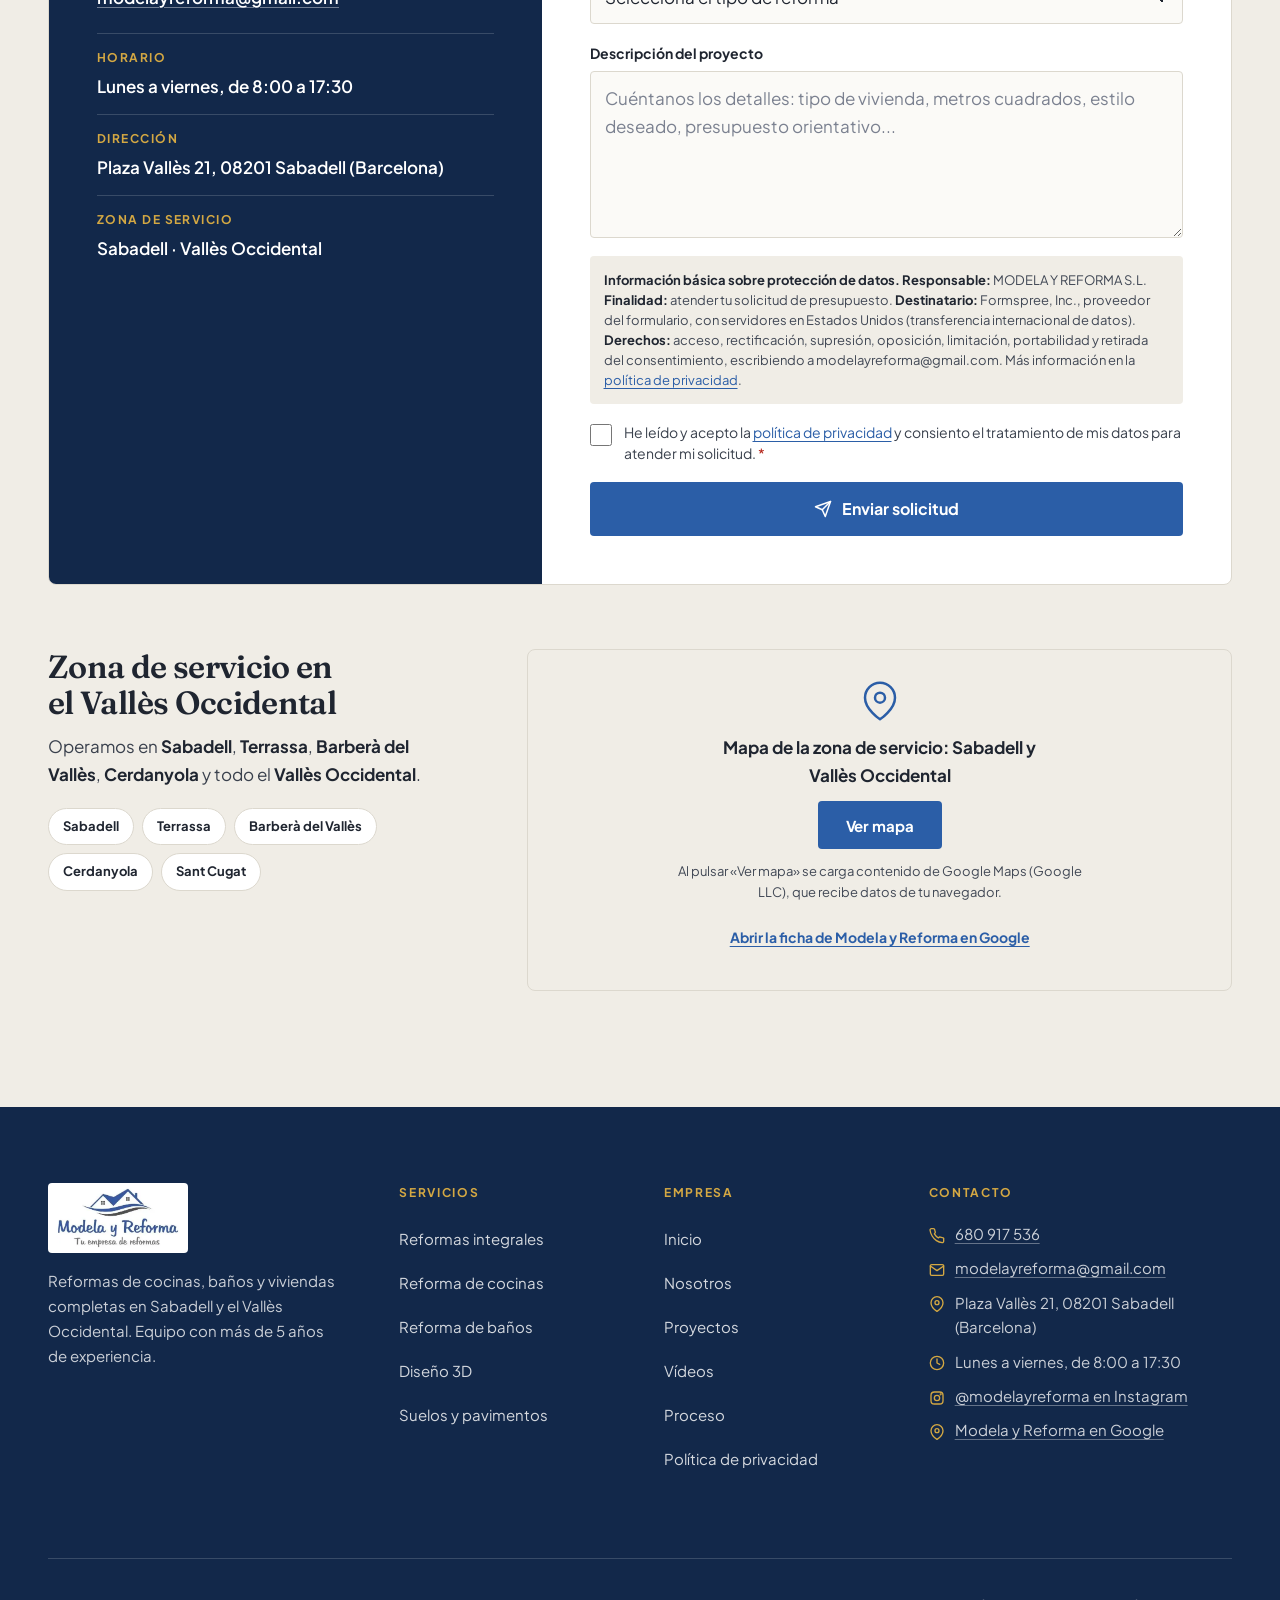
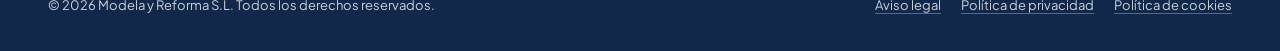
==== commit add285a2: "feat(seo): enlace a la ficha de Google (pie, mapa), sameAs y hasMap" ====
--- a/index.html
+++ b/index.html
@@ -97,7 +97,8 @@
         "closes": "17:30"
       }
     ],
-    "sameAs": ["https://www.instagram.com/modelayreforma/"],
+    "sameAs": ["https://www.instagram.com/modelayreforma/", "https://share.google/HfESZU33AaqXhA6Zc"],
+    "hasMap": "https://share.google/HfESZU33AaqXhA6Zc",
     "priceRange": "€€",
     "hasOfferCatalog": {
       "@type": "OfferCatalog",
@@ -940,7 +941,7 @@
               <p class="map-facade__note">
                 Al pulsar «Ver mapa» se carga contenido de Google Maps (Google LLC), que recibe datos de tu navegador.
               </p>
-              <a class="map-facade__link" href="https://www.google.com/maps/place/Sabadell,+Barcelona" target="_blank" rel="noopener noreferrer">Abrir en Google Maps</a>
+              <a class="map-facade__link" href="https://share.google/HfESZU33AaqXhA6Zc" target="_blank" rel="noopener noreferrer">Abrir la ficha de Modela y Reforma en Google</a>
             </div>
           </div>
         </div>
@@ -1006,6 +1007,10 @@
           <div class="footer__contact-item">
             <svg xmlns="http://www.w3.org/2000/svg" viewBox="0 0 24 24" fill="none" stroke="currentColor" stroke-width="2" stroke-linecap="round" stroke-linejoin="round" aria-hidden="true"><rect x="3" y="3" width="18" height="18" rx="5"/><circle cx="12" cy="12" r="4"/><circle cx="17.5" cy="6.5" r=".6" fill="currentColor"/></svg>
             <a href="https://www.instagram.com/modelayreforma/" target="_blank" rel="noopener noreferrer">@modelayreforma en Instagram<span class="video-card__ext"> (se abre en otra pestaña)</span></a>
+          </div>
+          <div class="footer__contact-item">
+            <svg xmlns="http://www.w3.org/2000/svg" viewBox="0 0 24 24" fill="none" stroke="currentColor" stroke-width="2" stroke-linecap="round" stroke-linejoin="round" aria-hidden="true"><path d="M21 10c0 7-9 13-9 13s-9-6-9-13a9 9 0 0 1 18 0z"/><circle cx="12" cy="10" r="3"/></svg>
+            <a href="https://share.google/HfESZU33AaqXhA6Zc" target="_blank" rel="noopener noreferrer">Modela y Reforma en Google<span class="video-card__ext"> (se abre en otra pestaña)</span></a>
           </div>
         </div>
       </div>
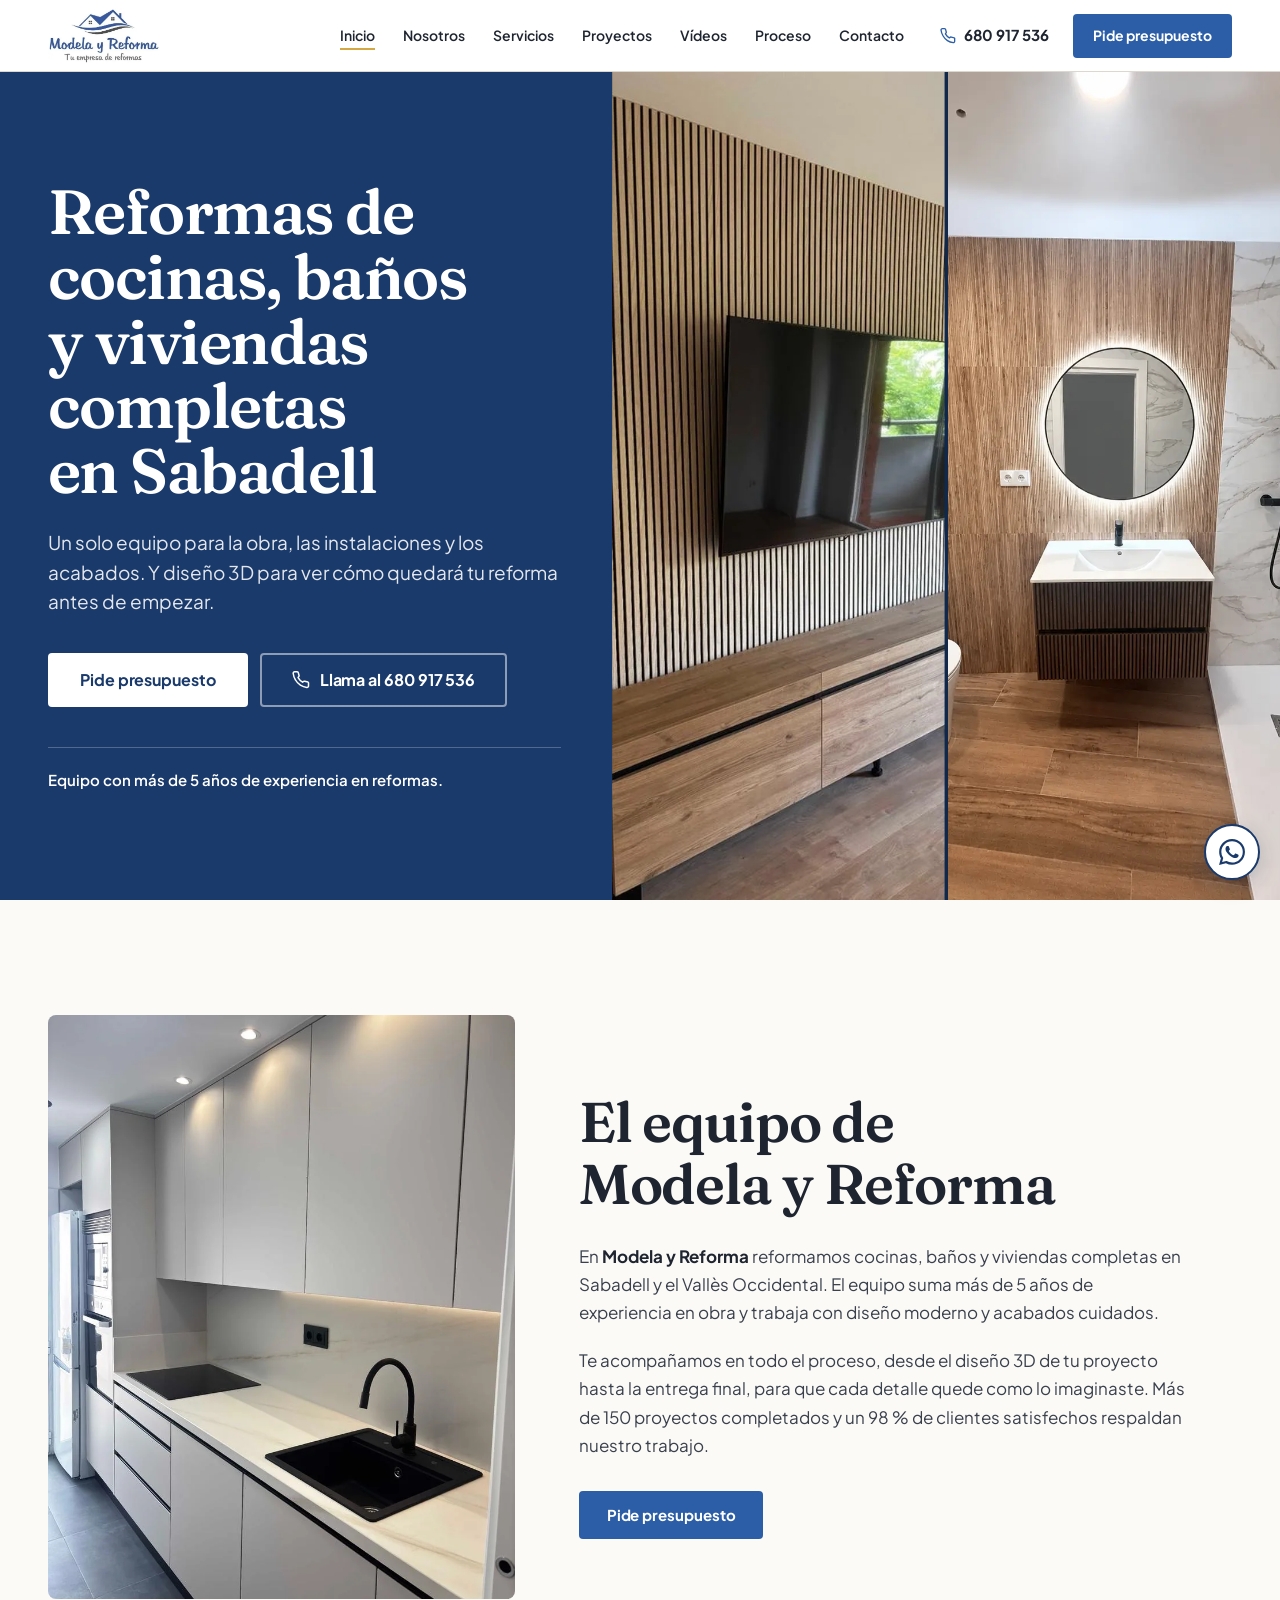
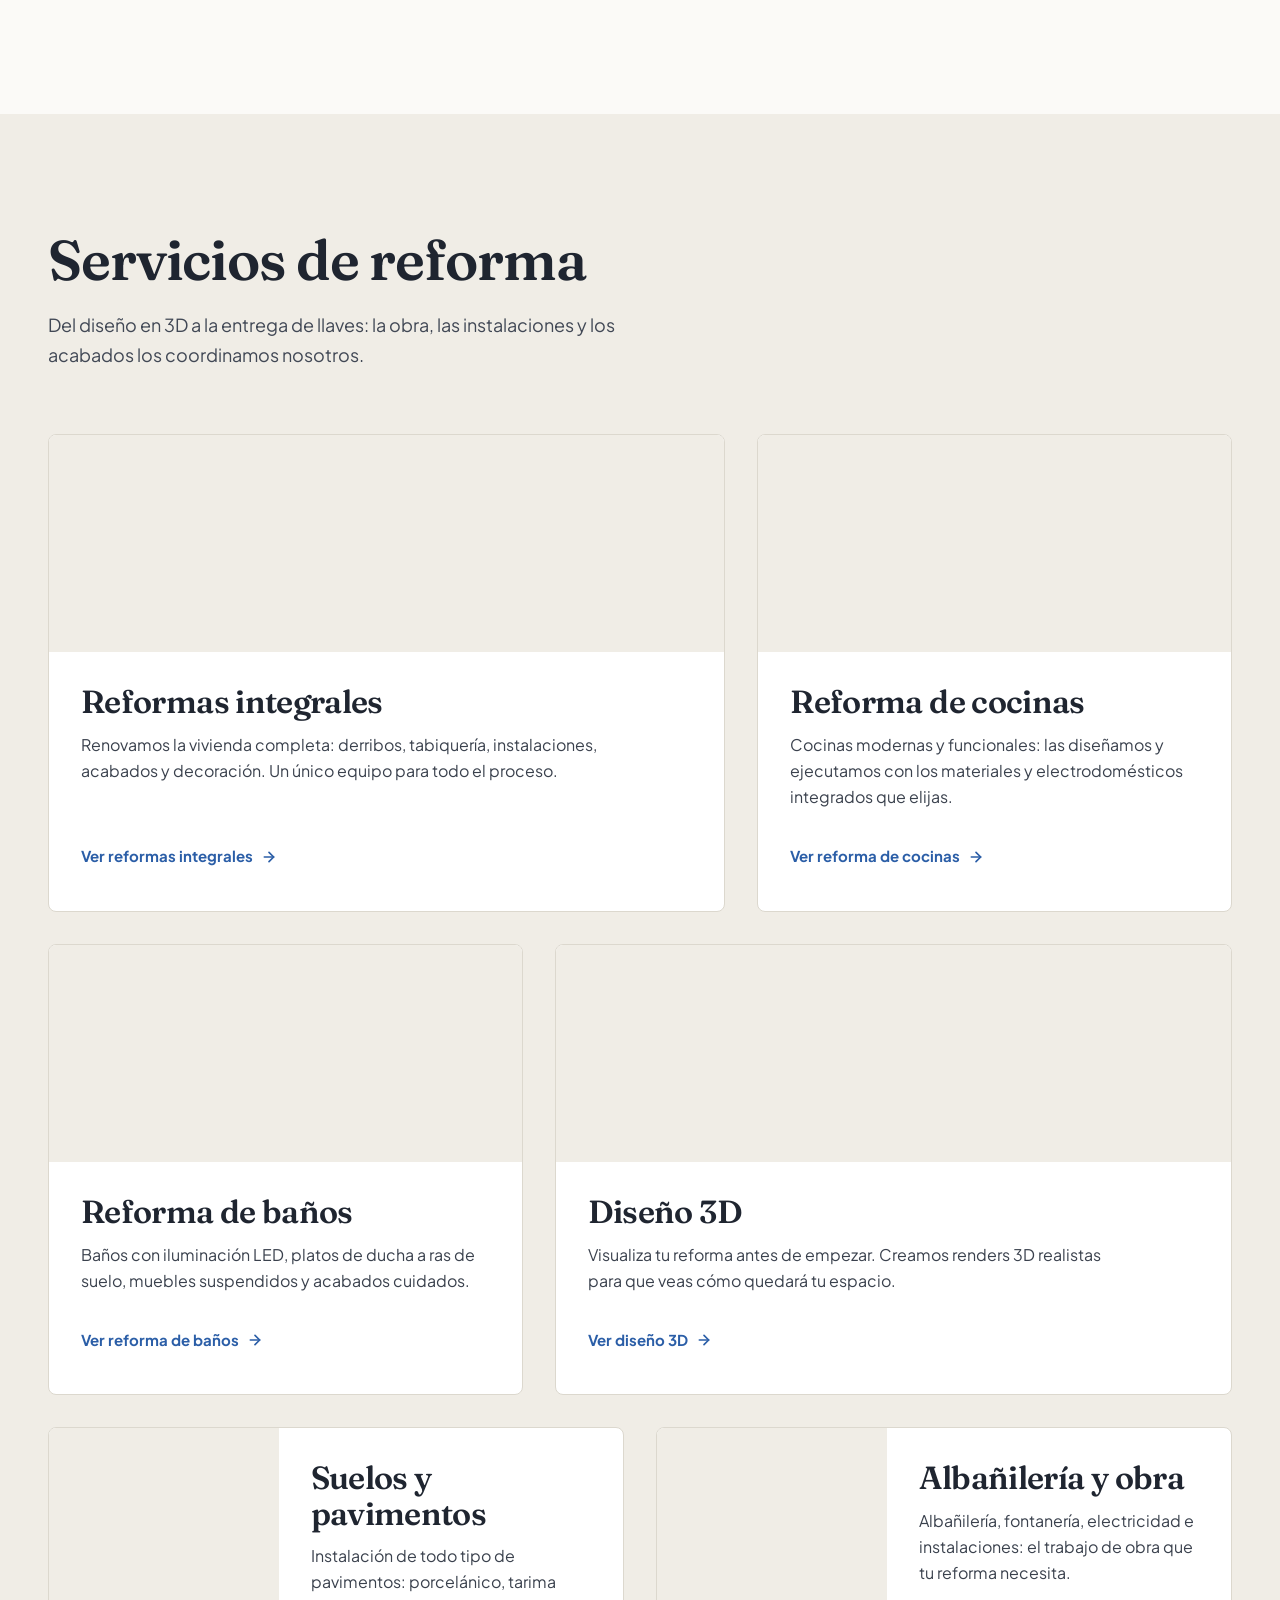
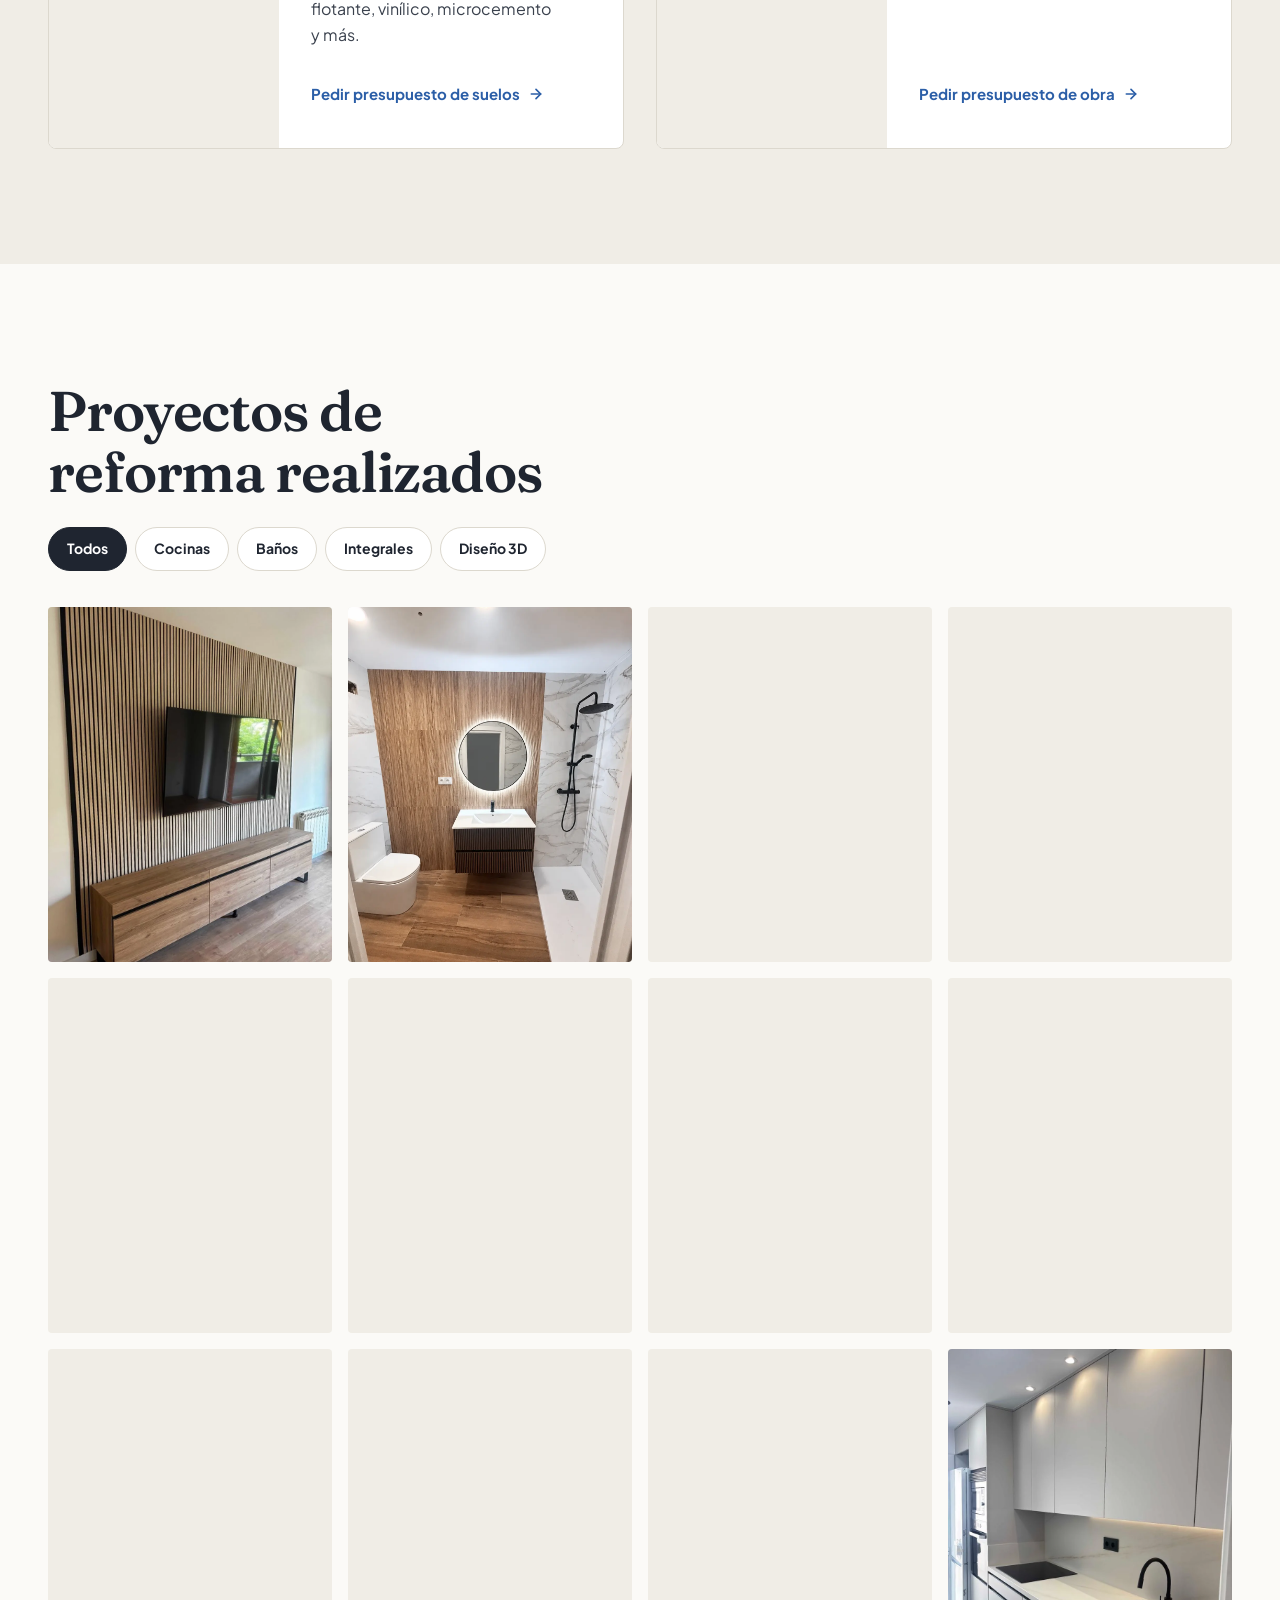
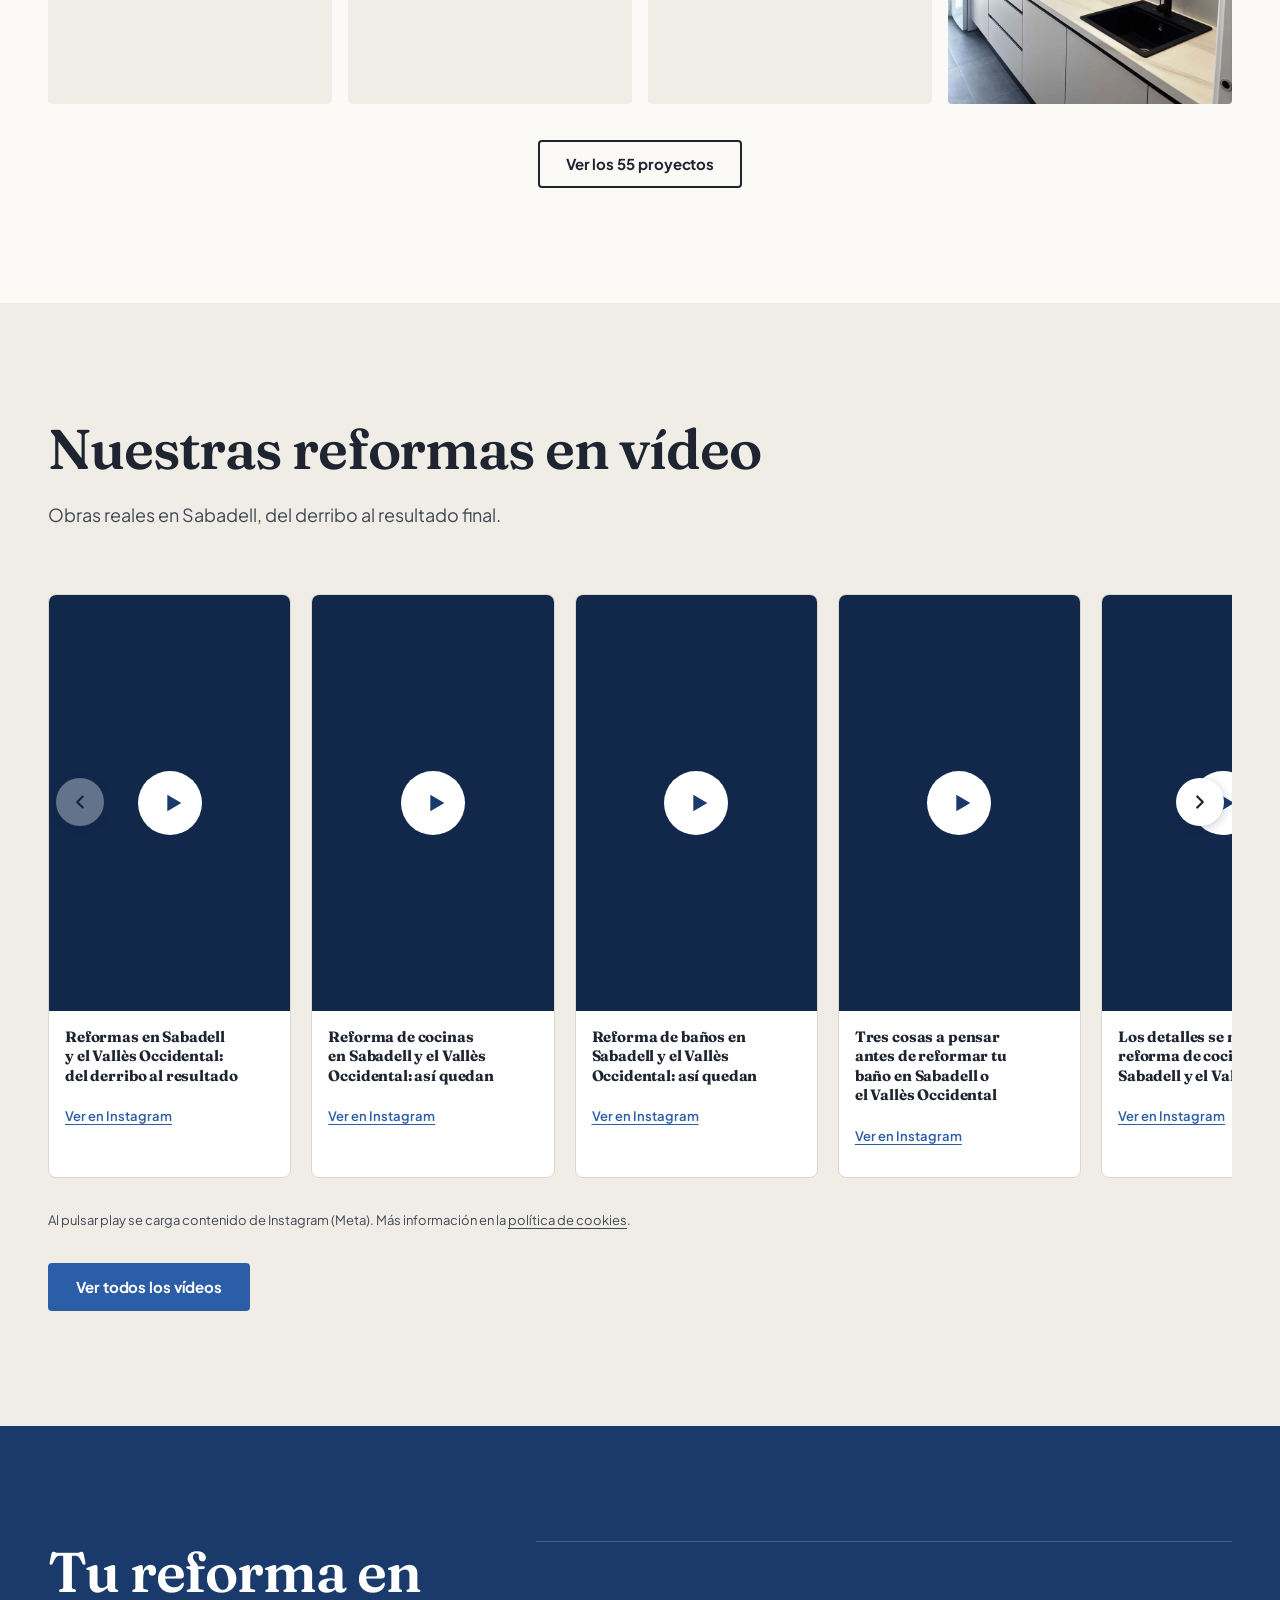
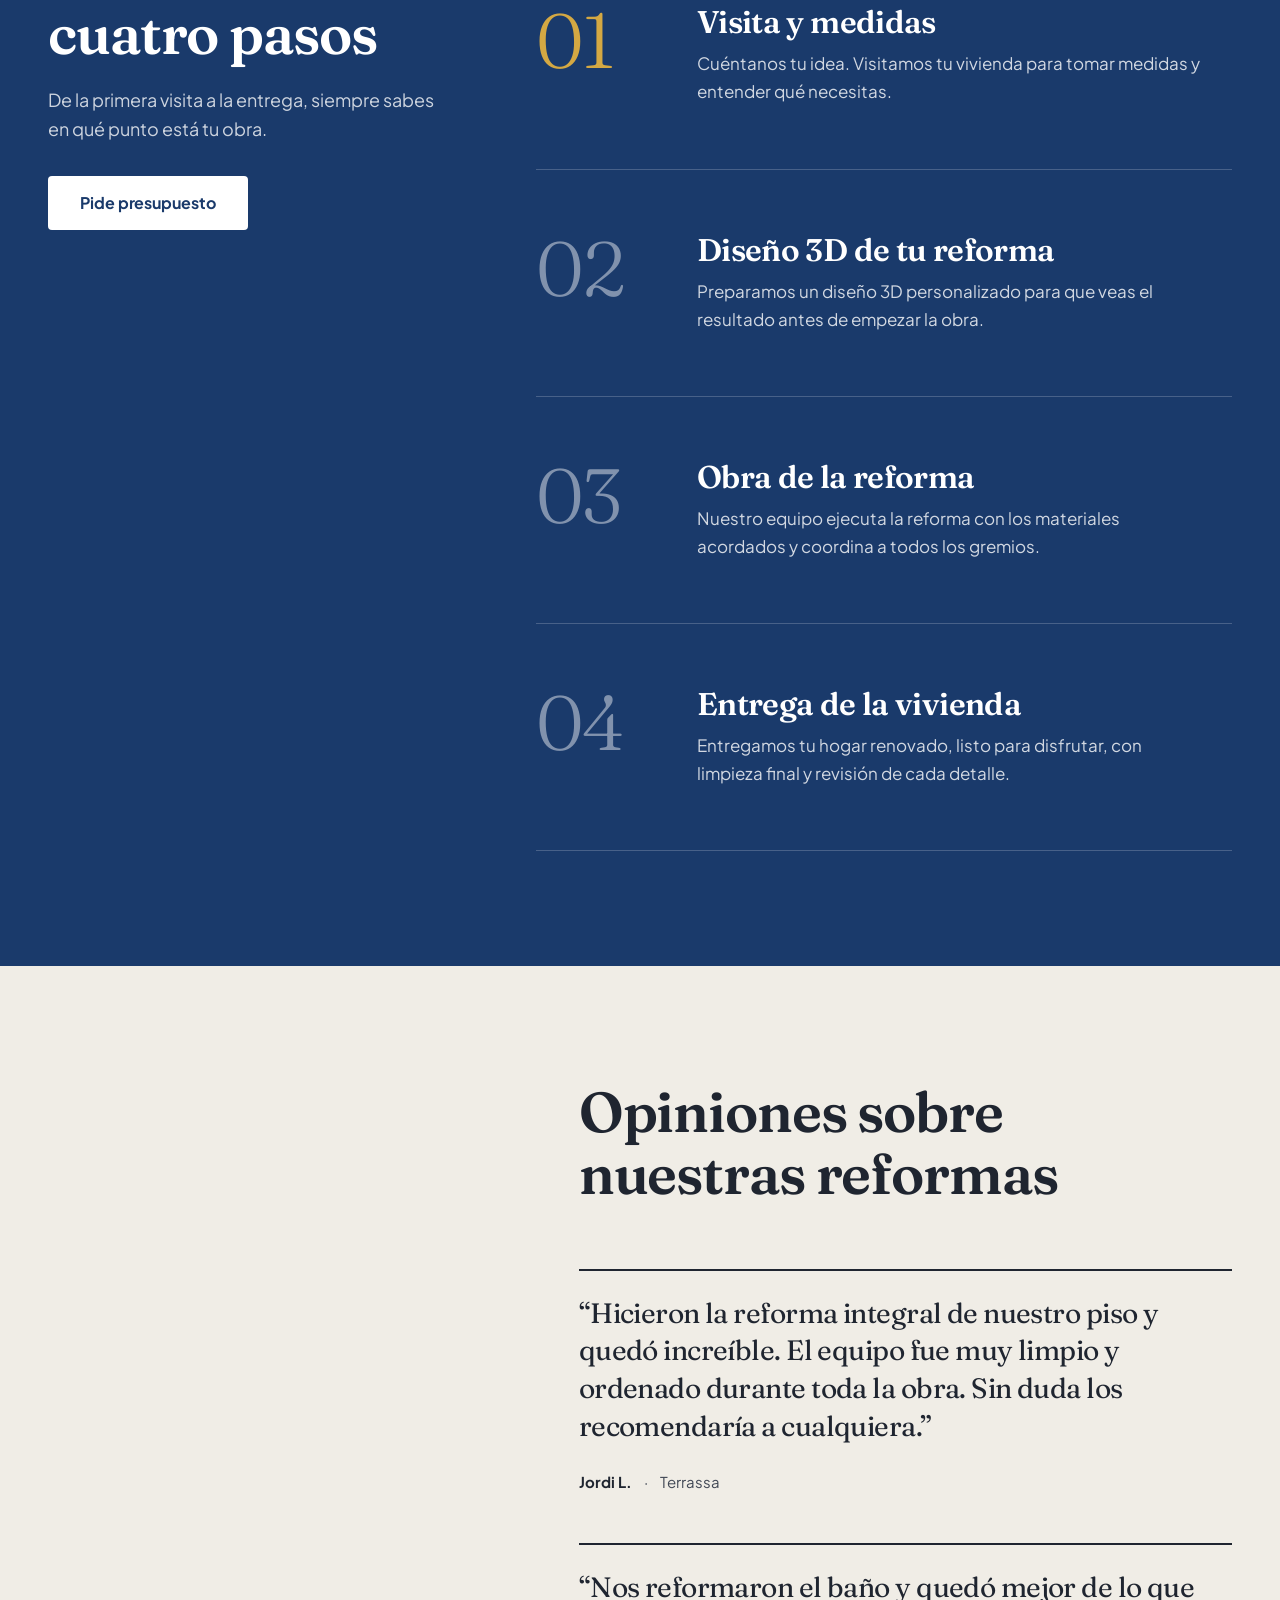
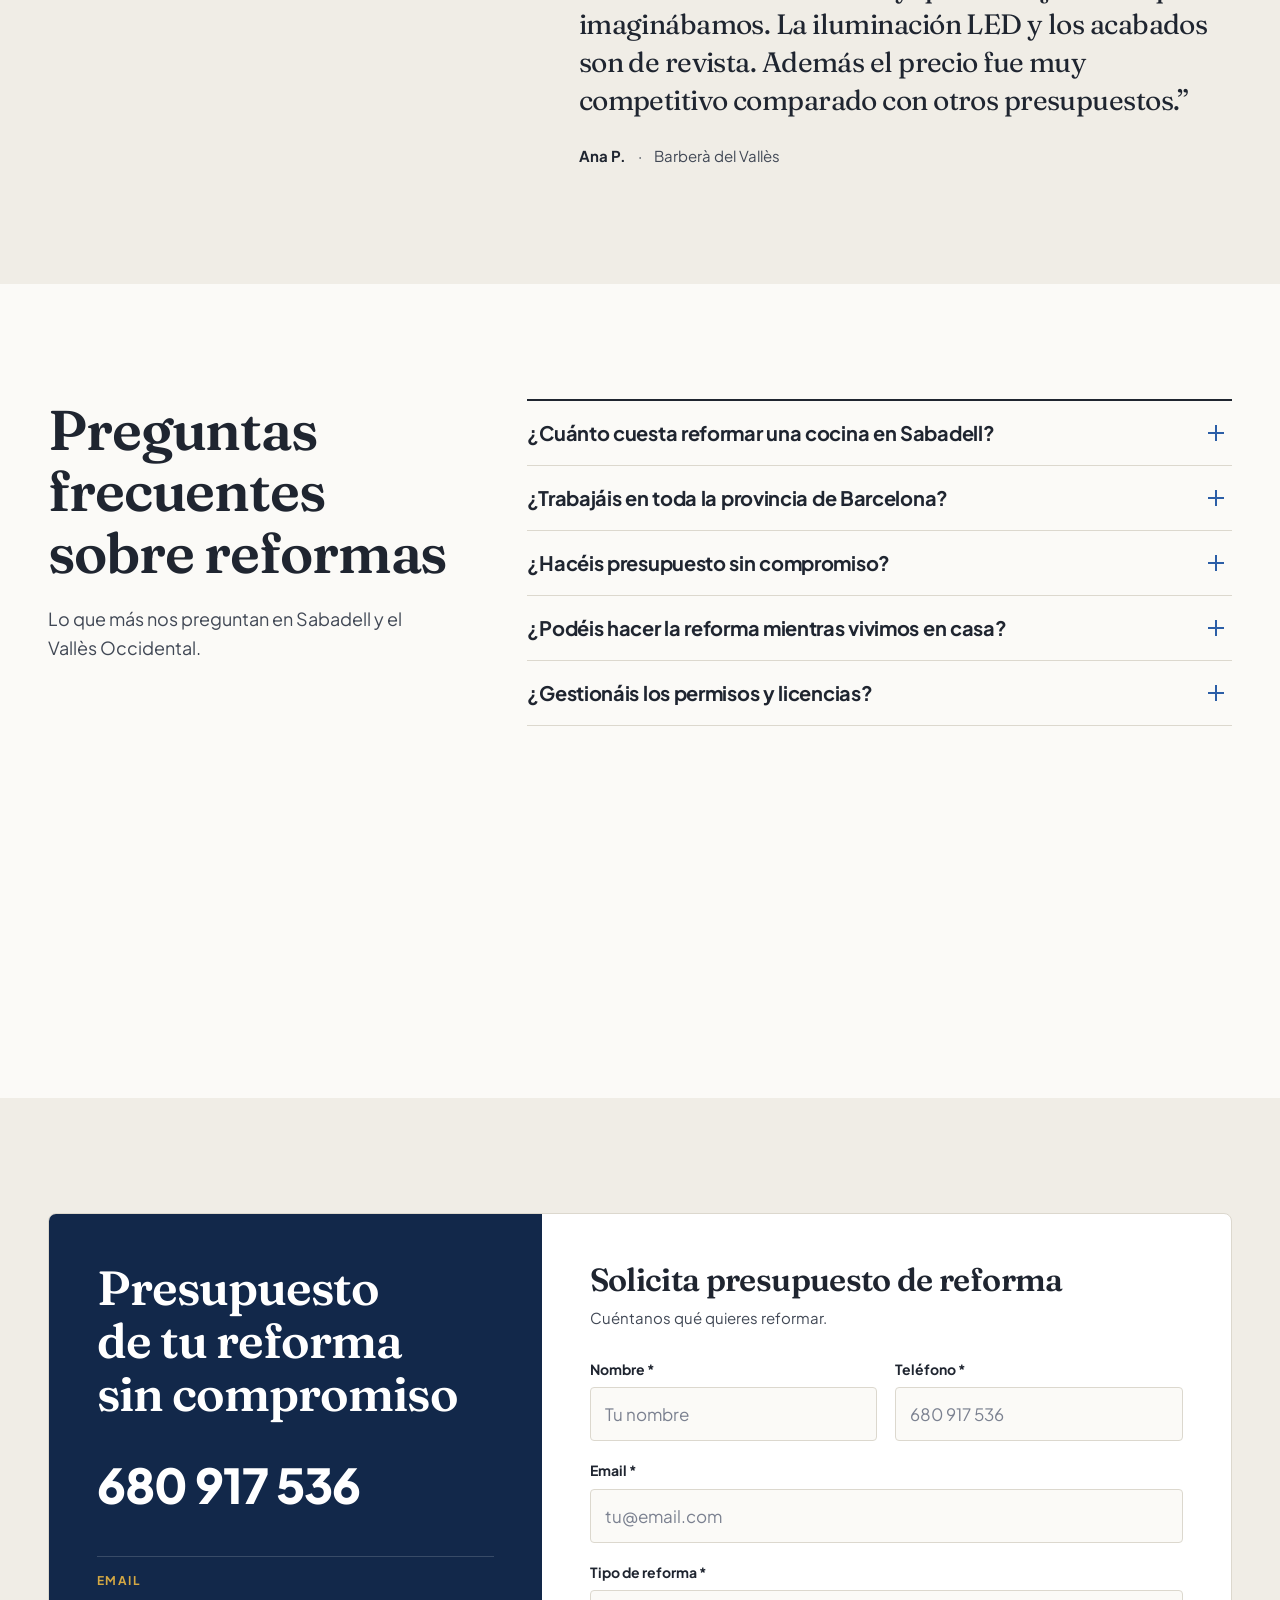
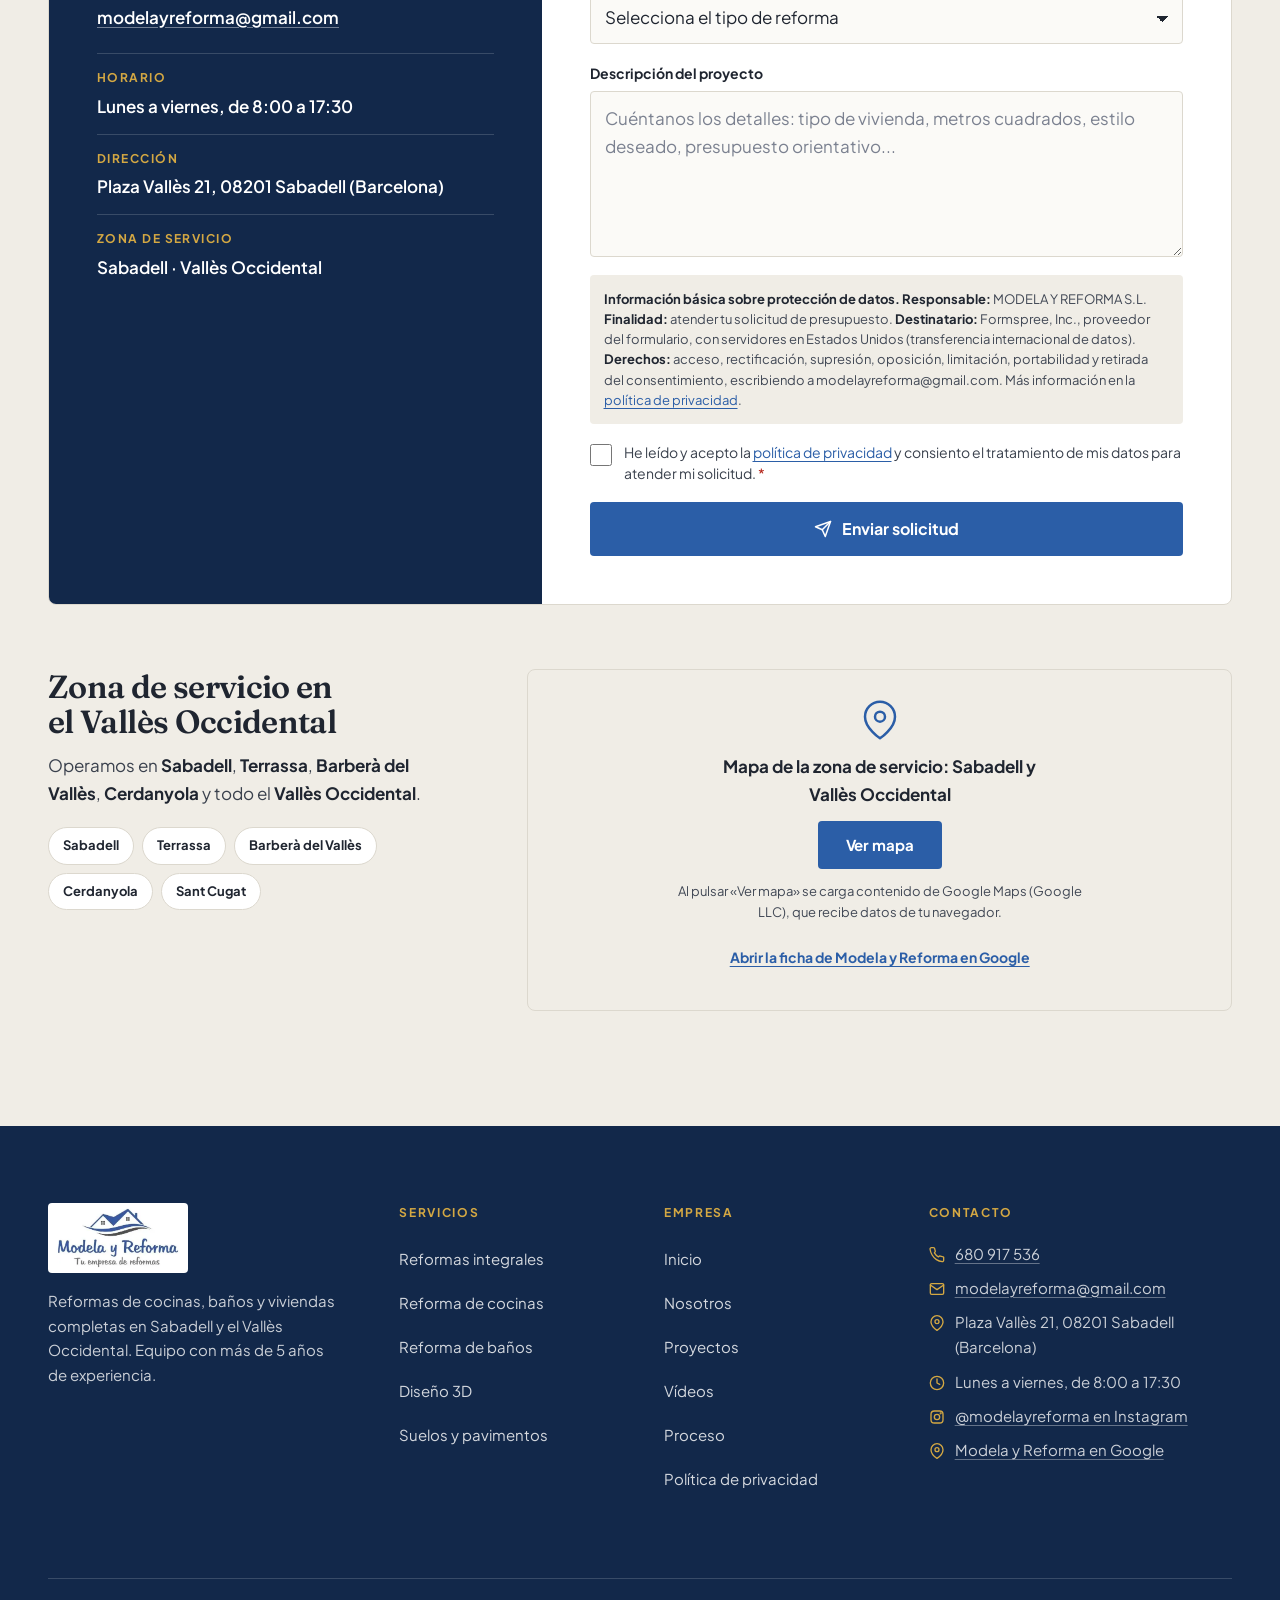
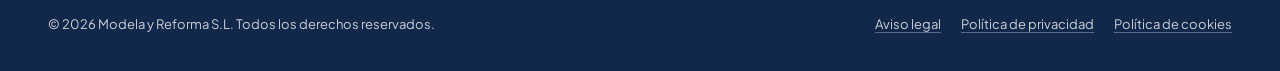
==== commit ef1d361d: "feat(videos): los 5 reels destacados en la portada" ====
--- a/index.html
+++ b/index.html
@@ -213,6 +213,38 @@
       }
     }
   </script>
+  <script type="application/ld+json">
+    {
+      "@context": "https://schema.org",
+      "@type": "VideoObject",
+      "name": "Tres cosas a pensar antes de reformar tu baño en Sabadell o el Vallès Occidental",
+      "description": "Reel de Modela y Reforma con tres consejos antes de reformar un baño en Sabadell o el Vallès Occidental.",
+      "thumbnailUrl": "https://modelayreforma.com/images/instagram/tres-cosas-antes-de-reformar-tu-bano.webp",
+      "uploadDate": "2026-11-05",
+      "embedUrl": "https://www.instagram.com/reel/DfXuNk6xTvH/embed/",
+      "publisher": {
+        "@type": "Organization",
+        "name": "Modela y Reforma",
+        "url": "https://modelayreforma.com"
+      }
+    }
+  </script>
+  <script type="application/ld+json">
+    {
+      "@context": "https://schema.org",
+      "@type": "VideoObject",
+      "name": "Los detalles se notan: reforma de cocina en Sabadell y el Vallès",
+      "description": "Reel de Modela y Reforma sobre los detalles de una cocina reformada en Sabadell y el Vallès.",
+      "thumbnailUrl": "https://modelayreforma.com/images/instagram/los-detalles-se-notan.webp",
+      "uploadDate": "2026-11-07",
+      "embedUrl": "https://www.instagram.com/reel/DfcOb15RUoV/embed/",
+      "publisher": {
+        "@type": "Organization",
+        "name": "Modela y Reforma",
+        "url": "https://modelayreforma.com"
+      }
+    }
+  </script>
   <!-- videos:jsonld:end -->
 </head>
 
@@ -671,6 +703,38 @@
                   <h3 class="video-card__title">Reforma de baños en Sabadell y el Vallès Occidental: así quedan</h3>
                   <p class="video-card__links">
                     <a href="https://www.instagram.com/reel/DfVDlGSutrE/" target="_blank" rel="noopener noreferrer">Ver en Instagram<span class="video-card__ext"> (se abre en otra pestaña)</span></a>
+                  </p>
+                </div>
+              </article>
+              <article class="video-card">
+                <div class="video-facade video-facade--ar-9-16" data-video-id="DfXuNk6xTvH" data-video-title="Tres cosas a pensar antes de reformar tu baño en Sabadell o el Vallès Occidental">
+                  <img class="video-facade__thumb" src="images/instagram/tres-cosas-antes-de-reformar-tu-bano.webp" alt="Miniatura del vídeo: baño con ducha de cristal y el texto «Tu baño: 3 consejos»" width="540" height="960" loading="lazy" decoding="async">
+                  <button class="video-facade__play" type="button" aria-label="Reproducir vídeo: Tres cosas a pensar antes de reformar tu baño en Sabadell o el Vallès Occidental">
+                    <span class="video-facade__icon" aria-hidden="true">
+                      <svg xmlns="http://www.w3.org/2000/svg" width="28" height="28" viewBox="0 0 24 24" fill="currentColor"><polygon points="8 5 20 12 8 19 8 5"/></svg>
+                    </span>
+                  </button>
+                </div>
+                <div class="video-card__body">
+                  <h3 class="video-card__title">Tres cosas a pensar antes de reformar tu baño en Sabadell o el Vallès Occidental</h3>
+                  <p class="video-card__links">
+                    <a href="https://www.instagram.com/reel/DfXuNk6xTvH/" target="_blank" rel="noopener noreferrer">Ver en Instagram<span class="video-card__ext"> (se abre en otra pestaña)</span></a>
+                  </p>
+                </div>
+              </article>
+              <article class="video-card">
+                <div class="video-facade video-facade--ar-9-16" data-video-id="DfcOb15RUoV" data-video-title="Los detalles se notan: reforma de cocina en Sabadell y el Vallès">
+                  <img class="video-facade__thumb" src="images/instagram/los-detalles-se-notan.webp" alt="Miniatura del vídeo: fregadero negro con grifo extraíble sobre encimera clara y el texto «Los detalles se notan»" width="540" height="960" loading="lazy" decoding="async">
+                  <button class="video-facade__play" type="button" aria-label="Reproducir vídeo: Los detalles se notan: reforma de cocina en Sabadell y el Vallès">
+                    <span class="video-facade__icon" aria-hidden="true">
+                      <svg xmlns="http://www.w3.org/2000/svg" width="28" height="28" viewBox="0 0 24 24" fill="currentColor"><polygon points="8 5 20 12 8 19 8 5"/></svg>
+                    </span>
+                  </button>
+                </div>
+                <div class="video-card__body">
+                  <h3 class="video-card__title">Los detalles se notan: reforma de cocina en Sabadell y el Vallès</h3>
+                  <p class="video-card__links">
+                    <a href="https://www.instagram.com/reel/DfcOb15RUoV/" target="_blank" rel="noopener noreferrer">Ver en Instagram<span class="video-card__ext"> (se abre en otra pestaña)</span></a>
                   </p>
                 </div>
               </article>
